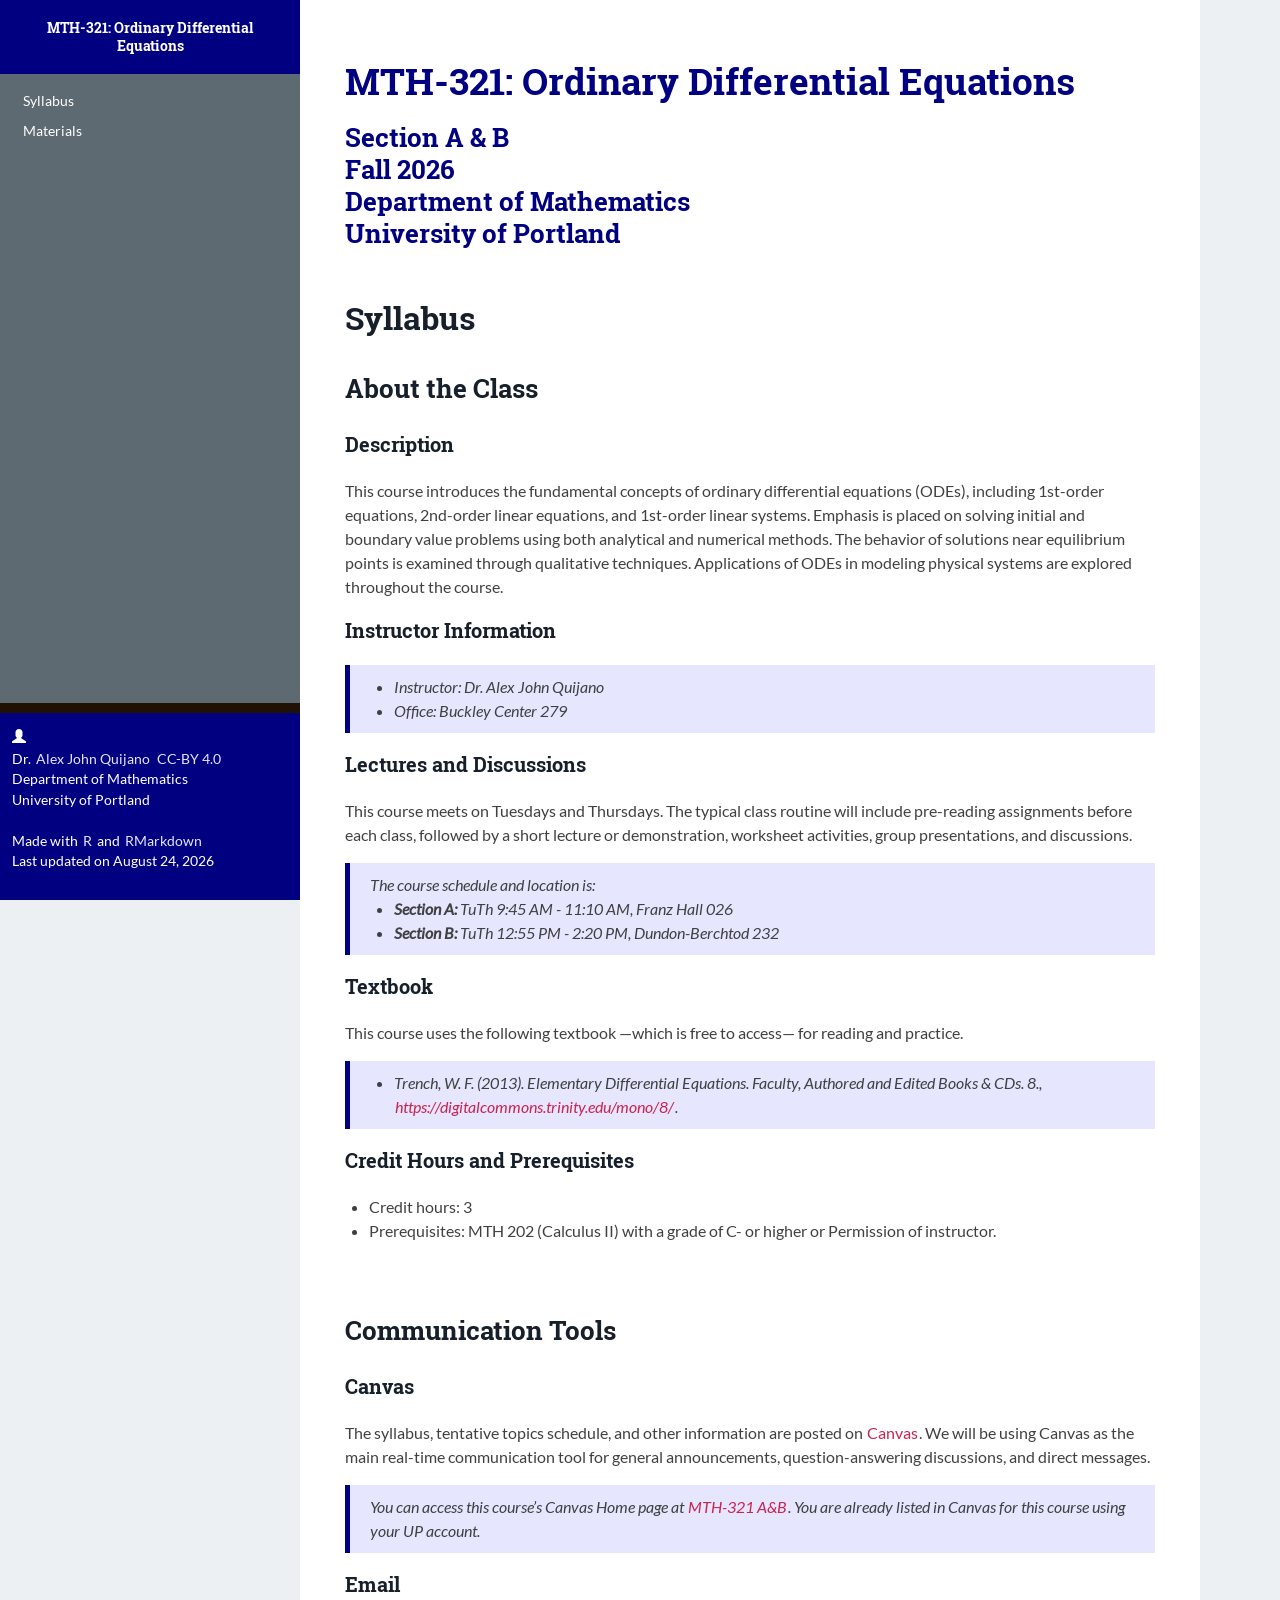
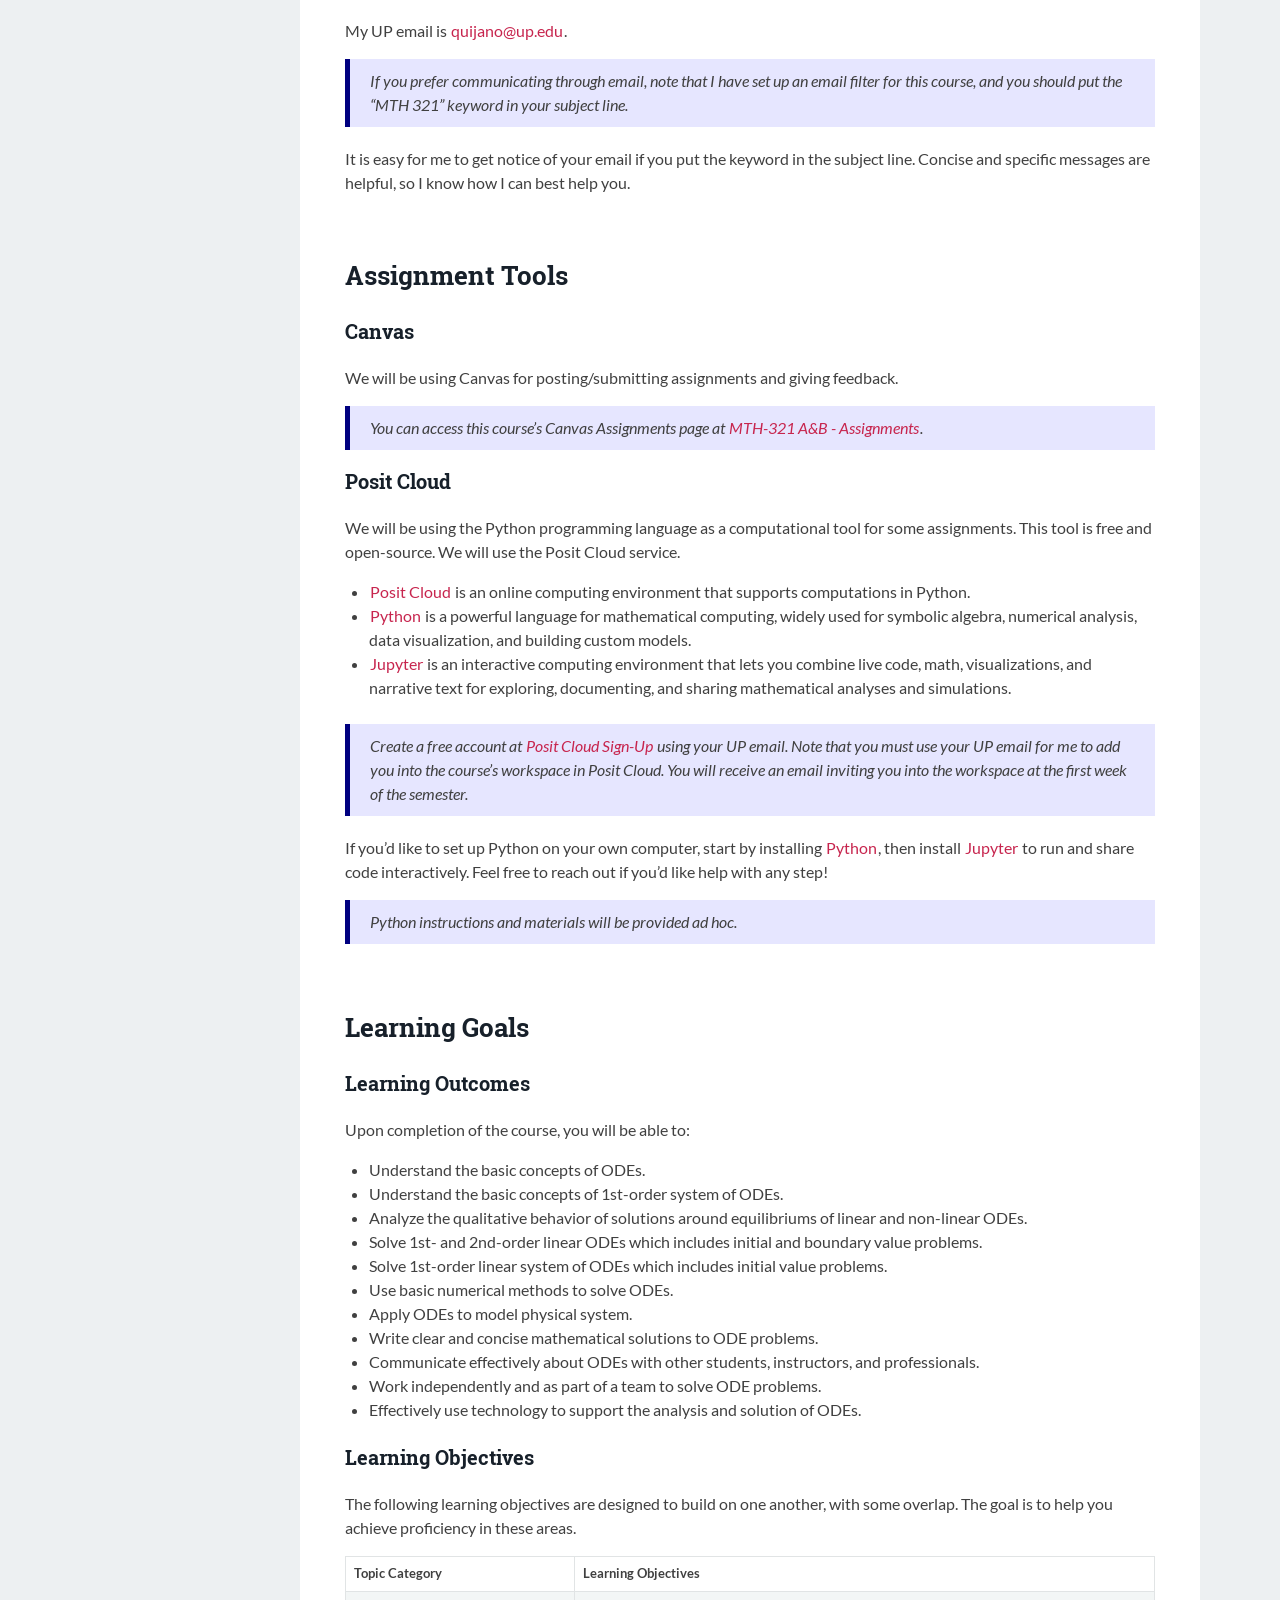
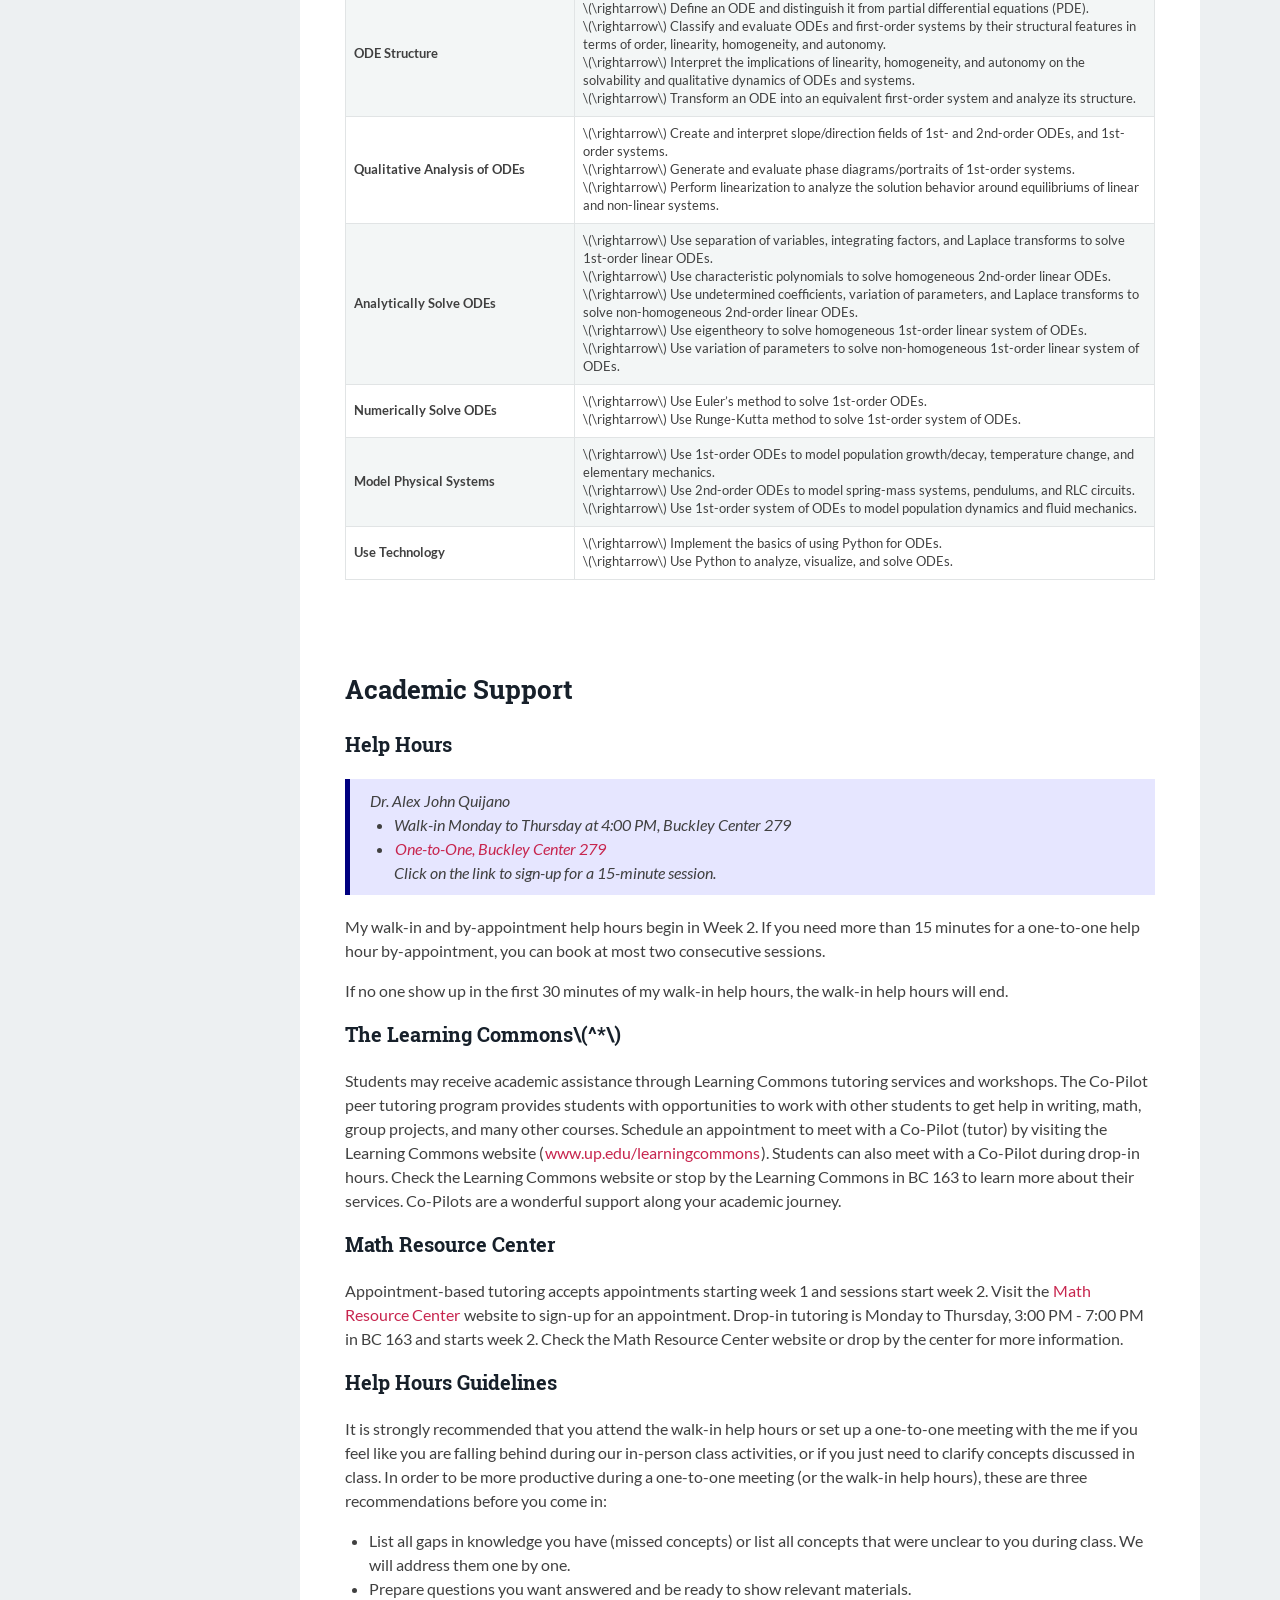
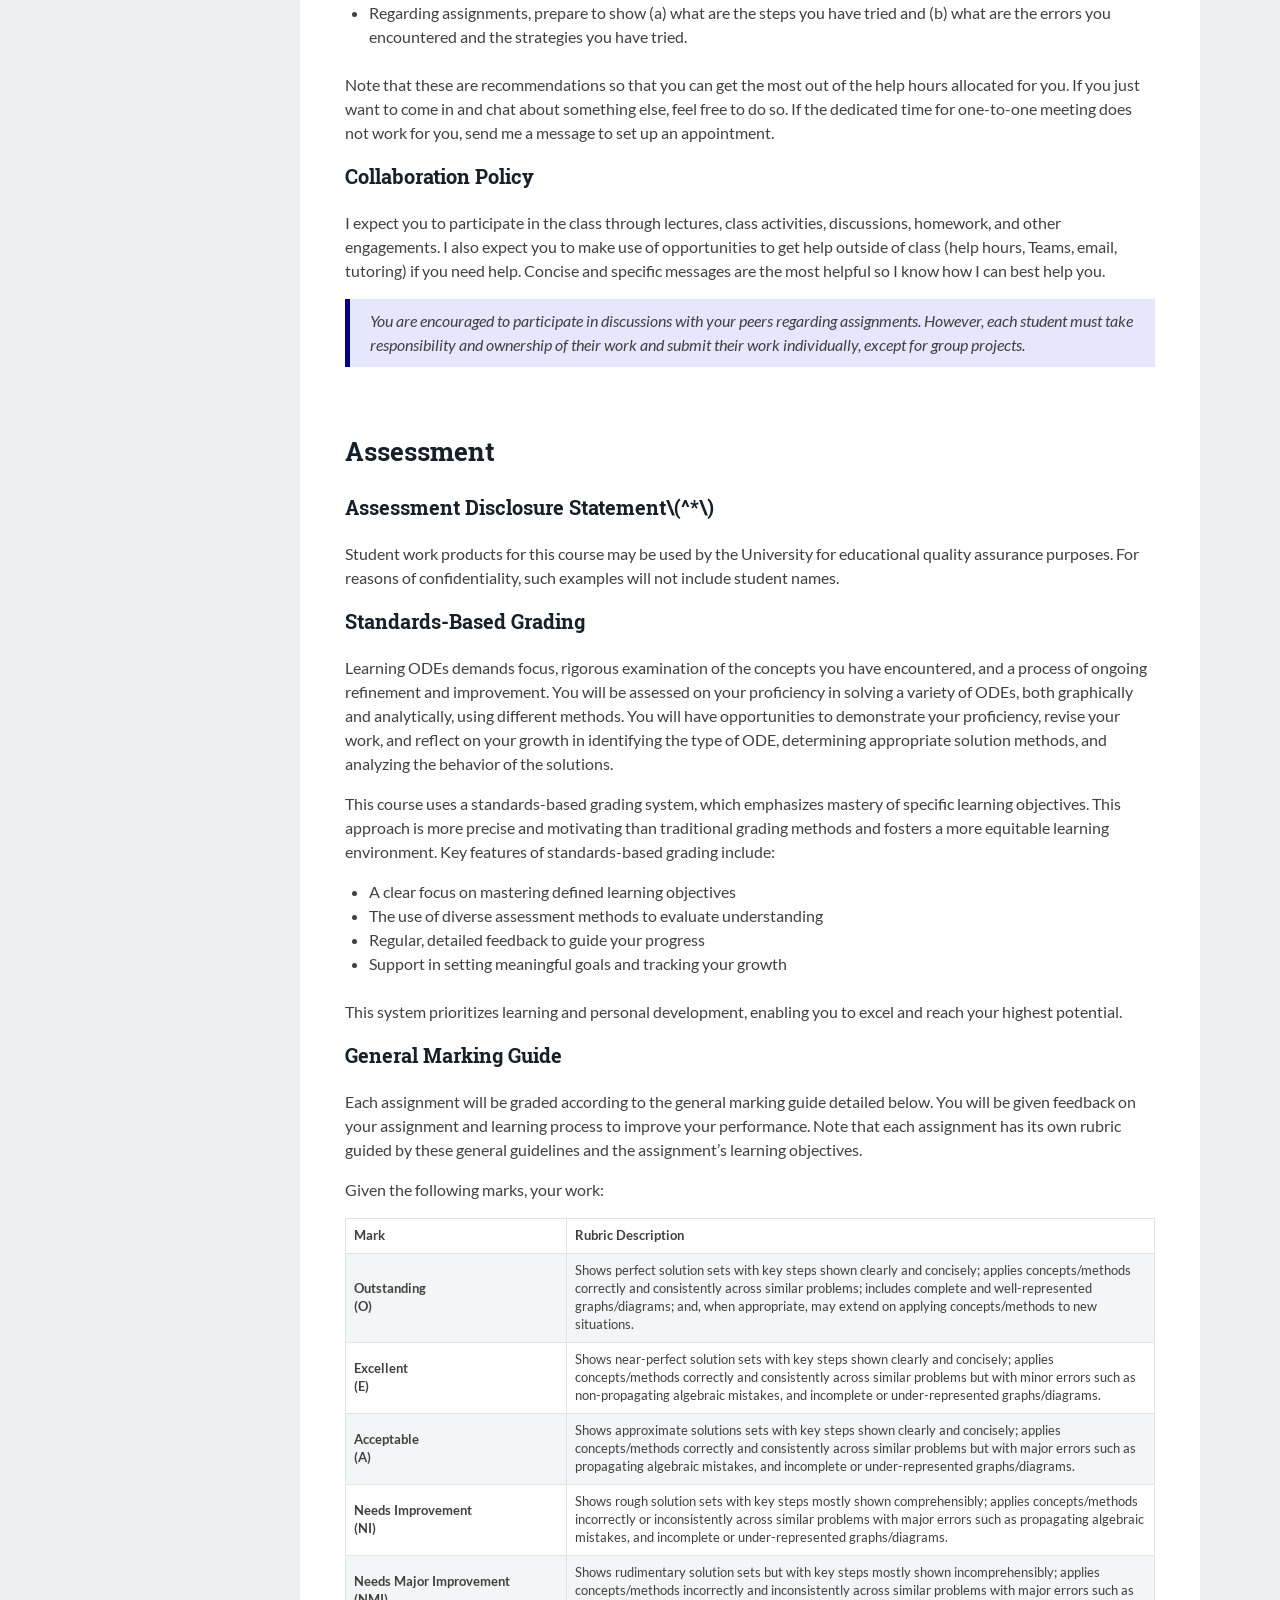
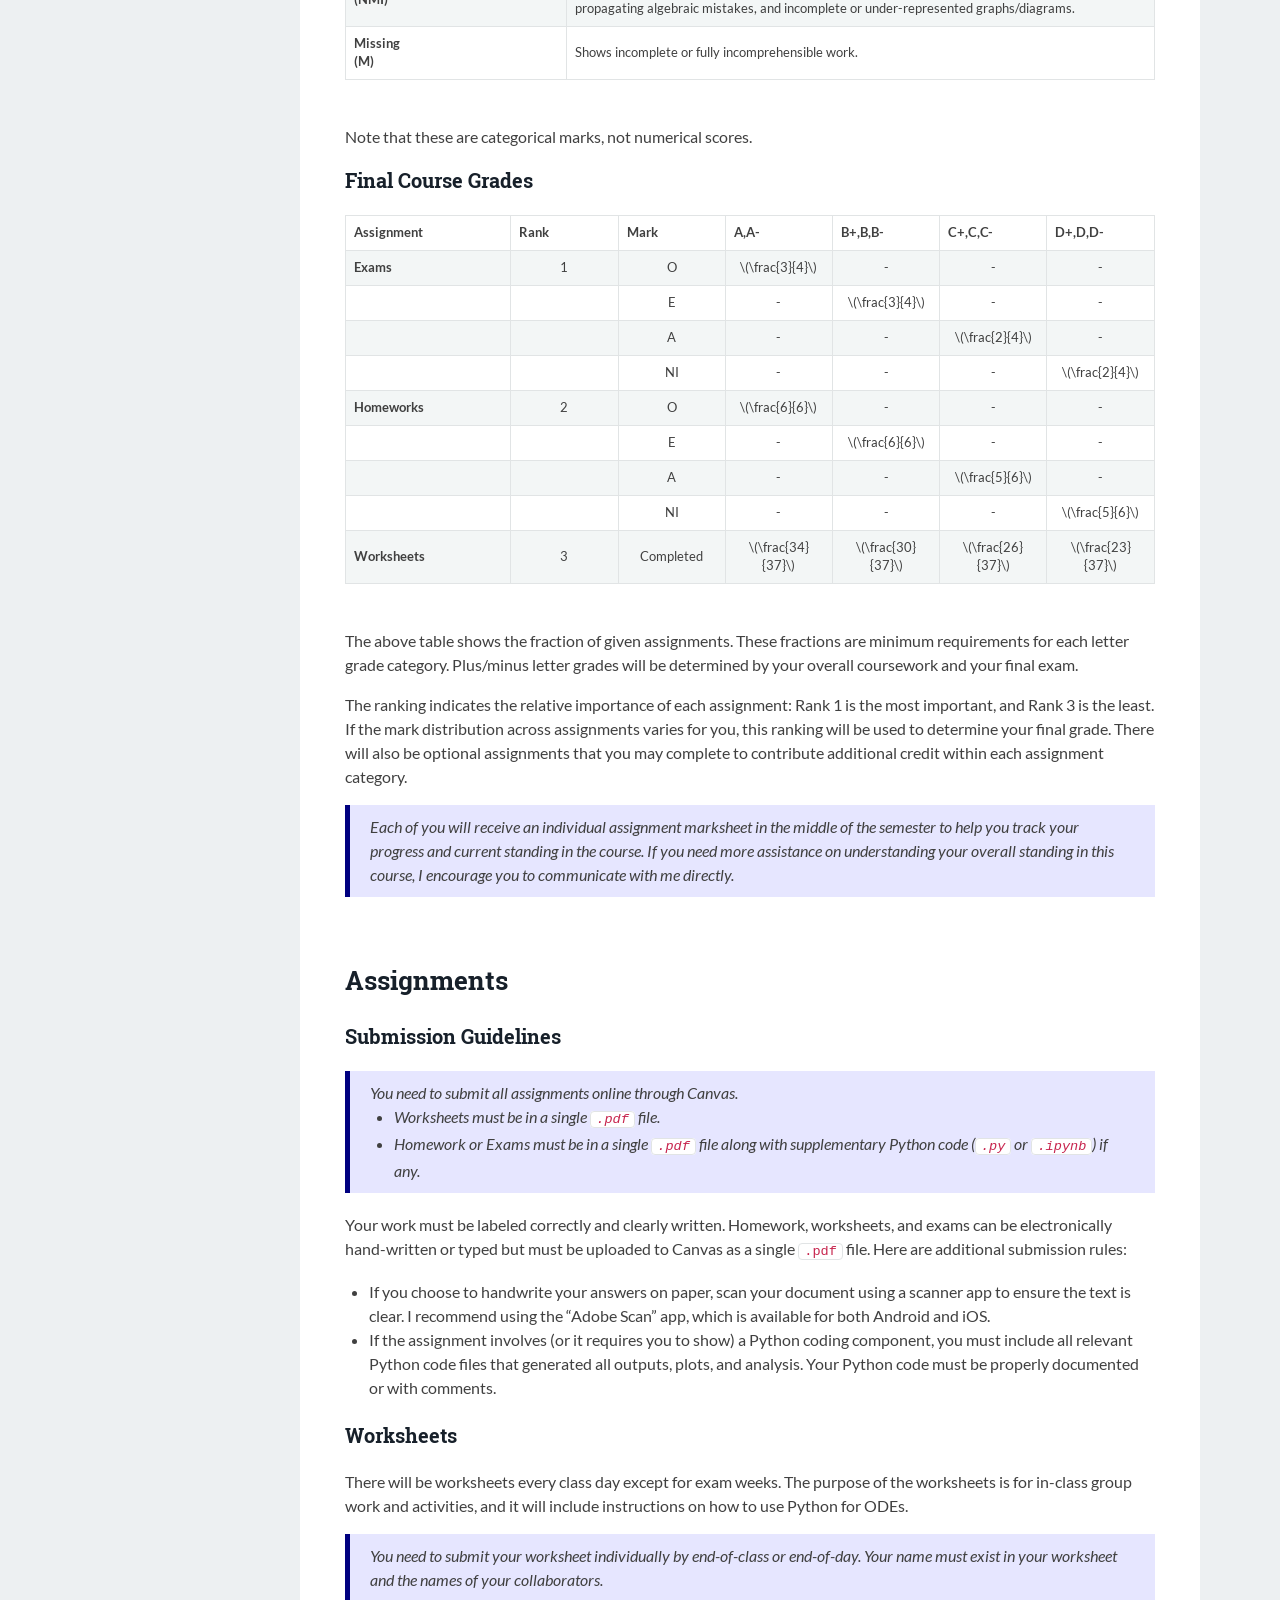
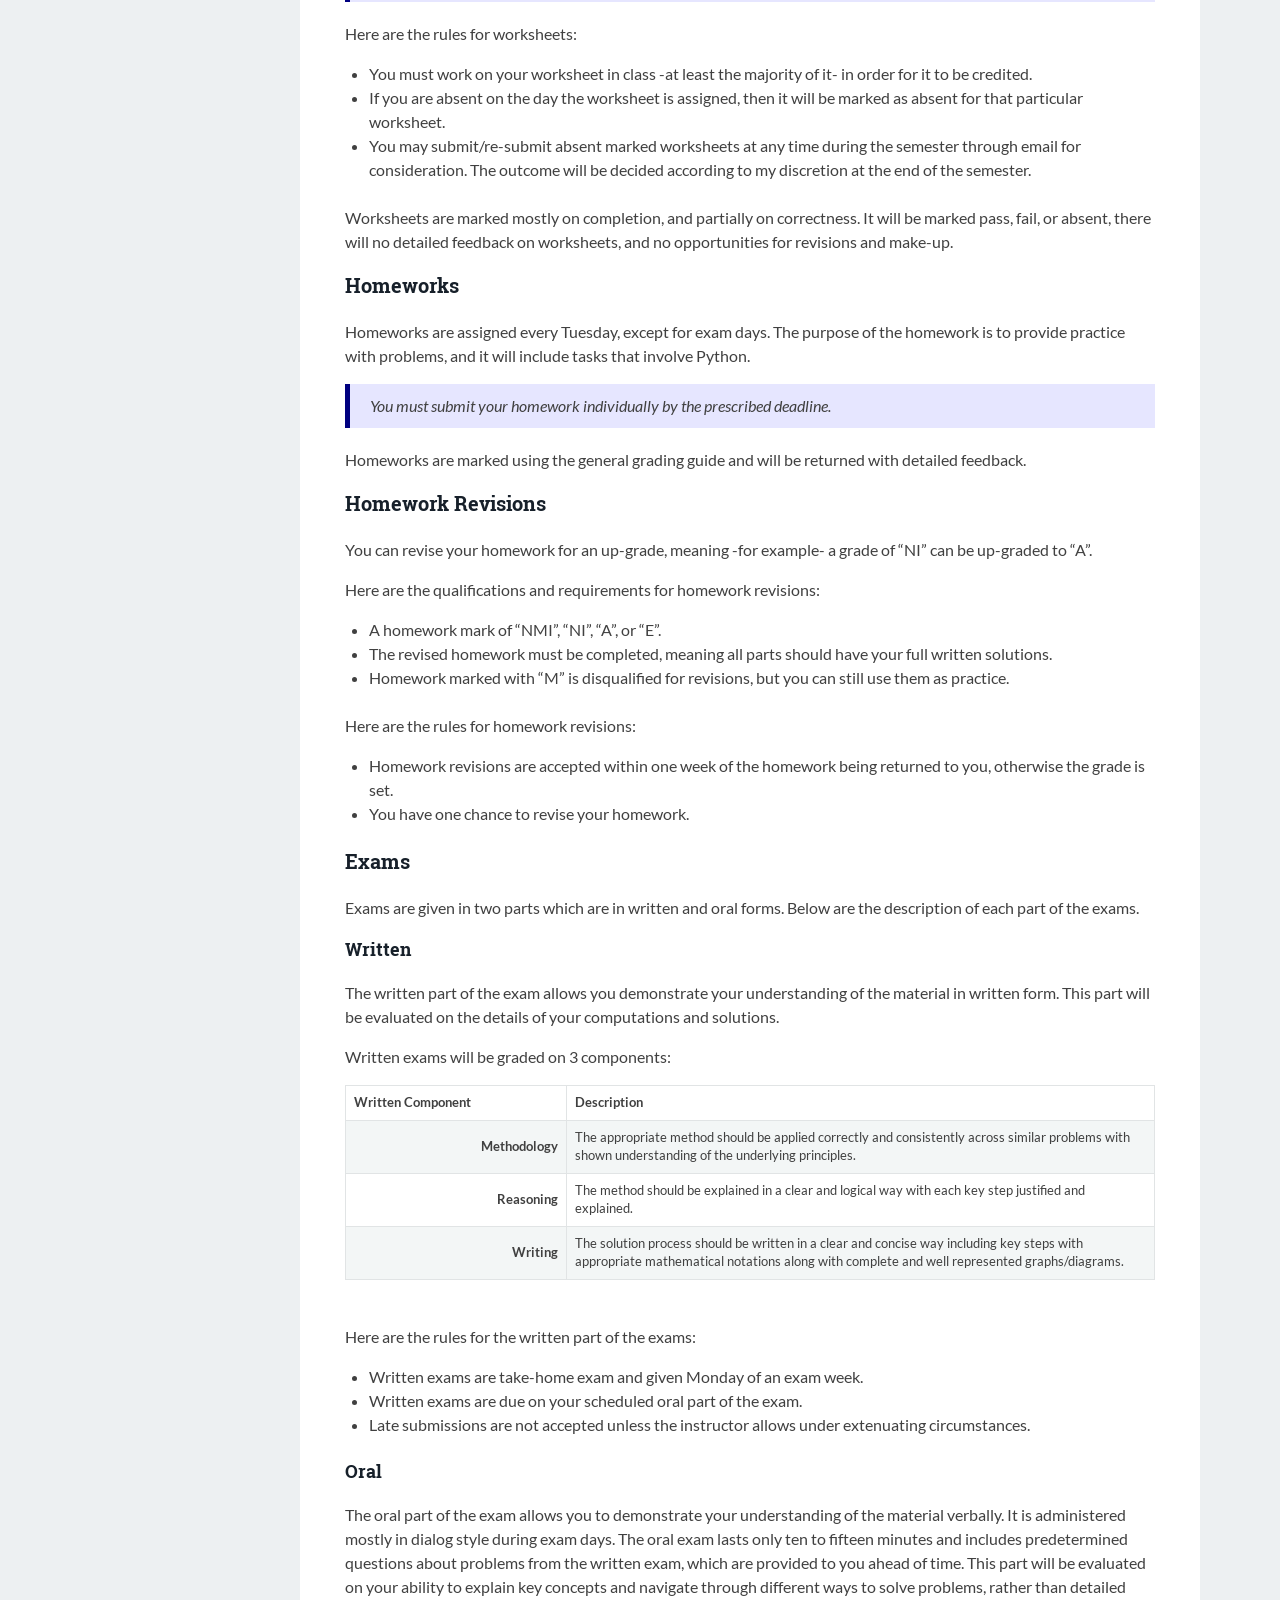
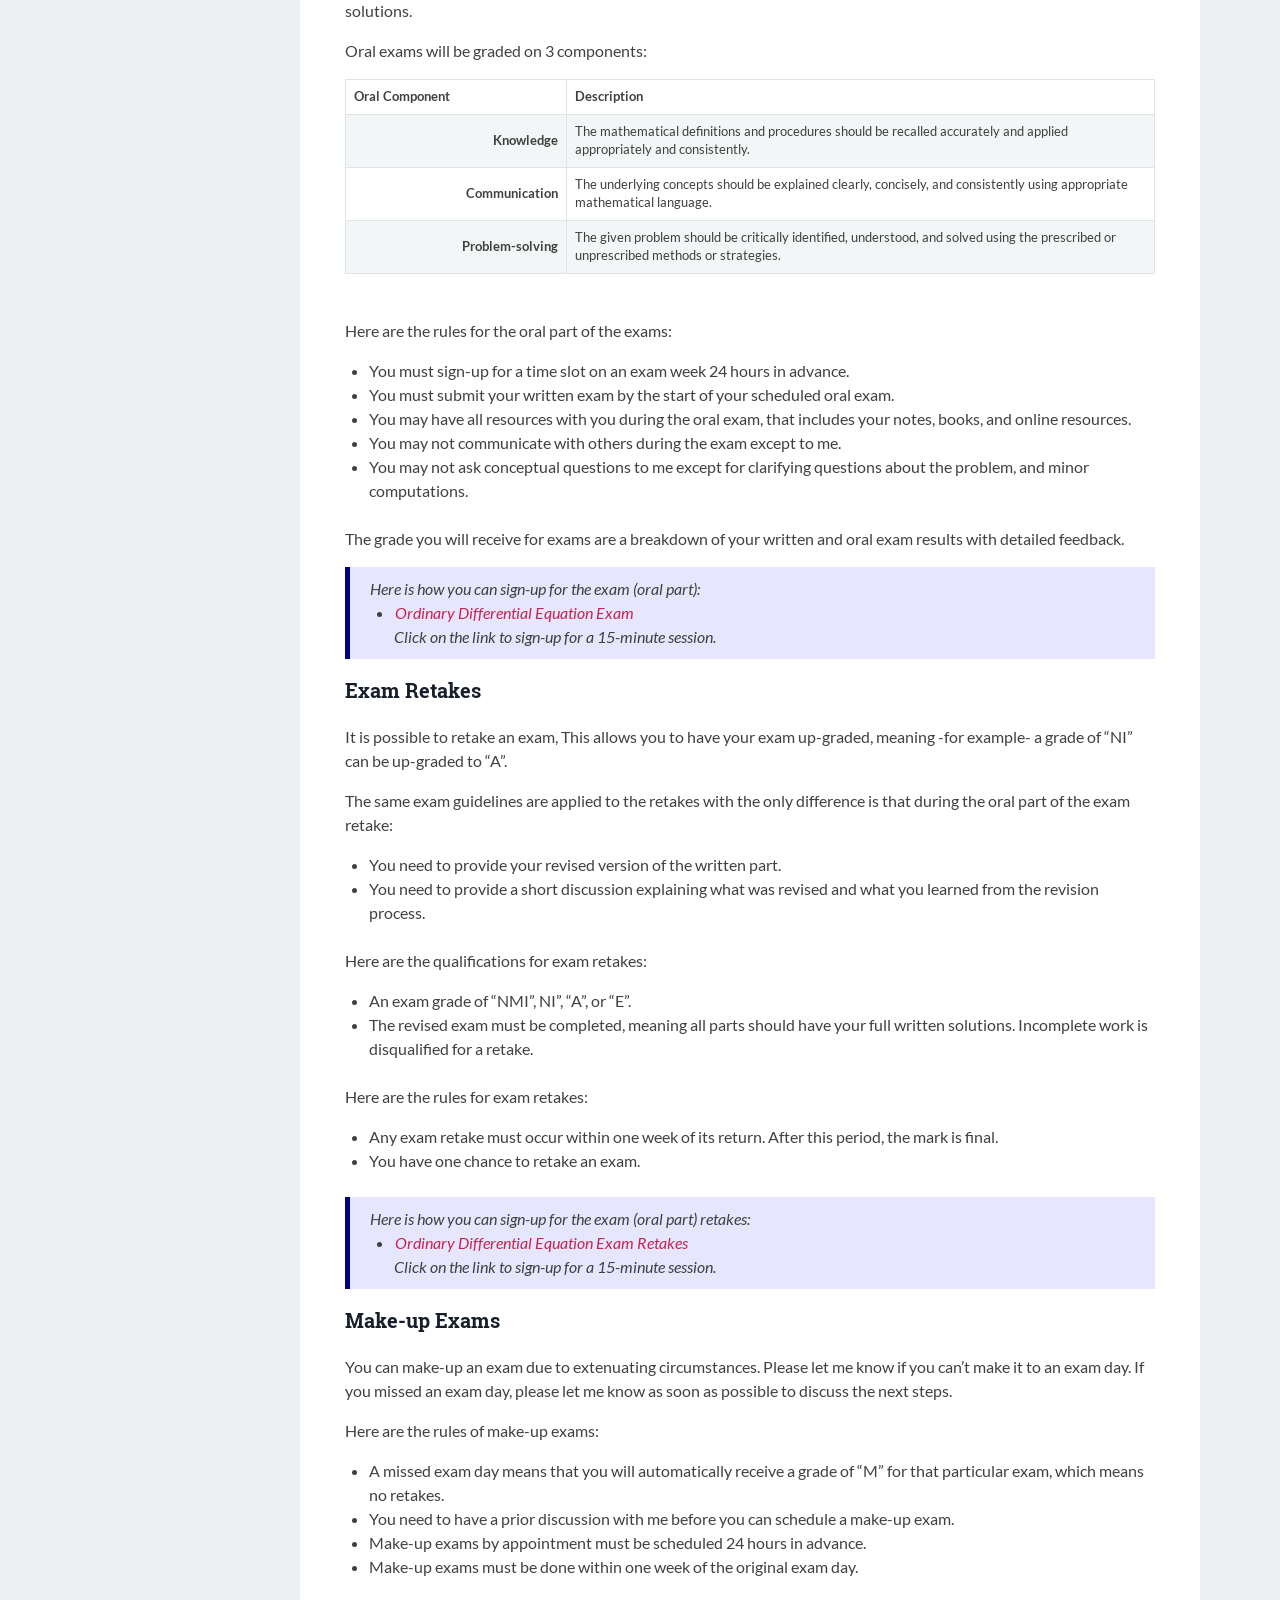
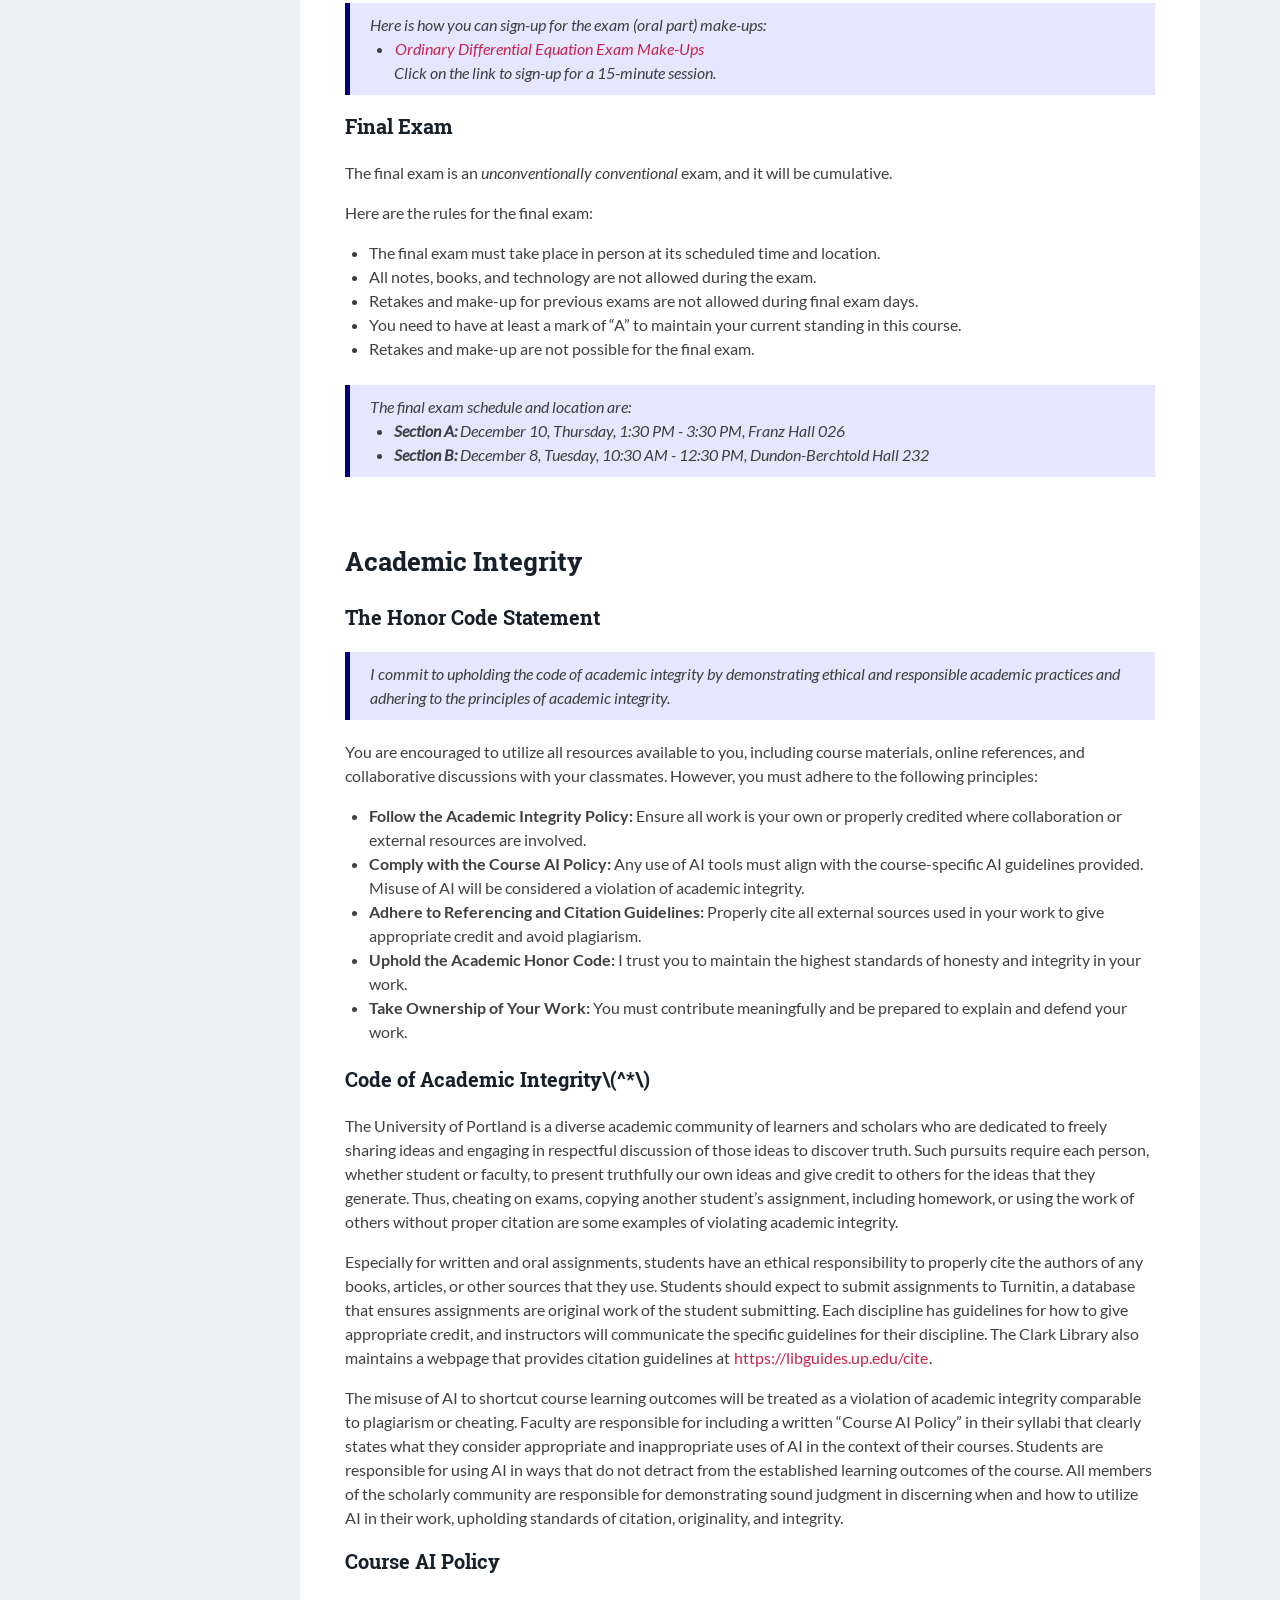
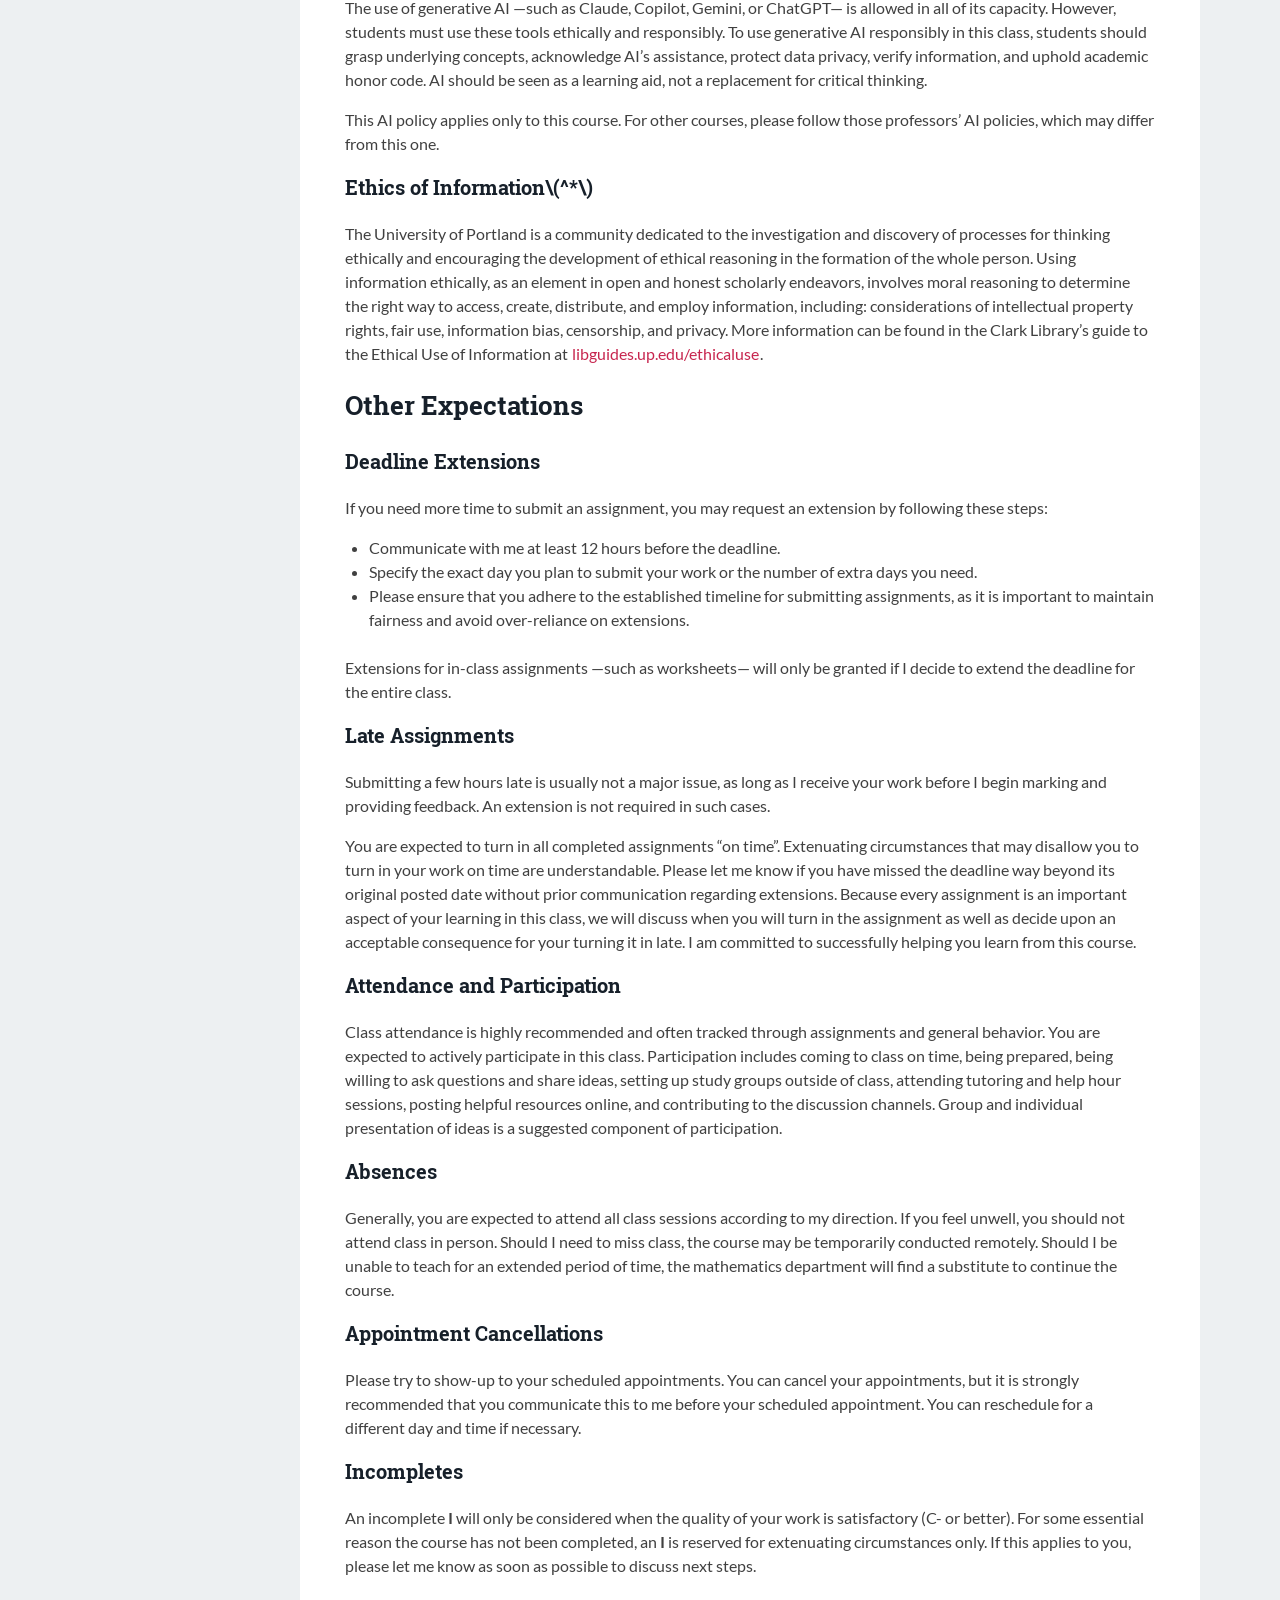
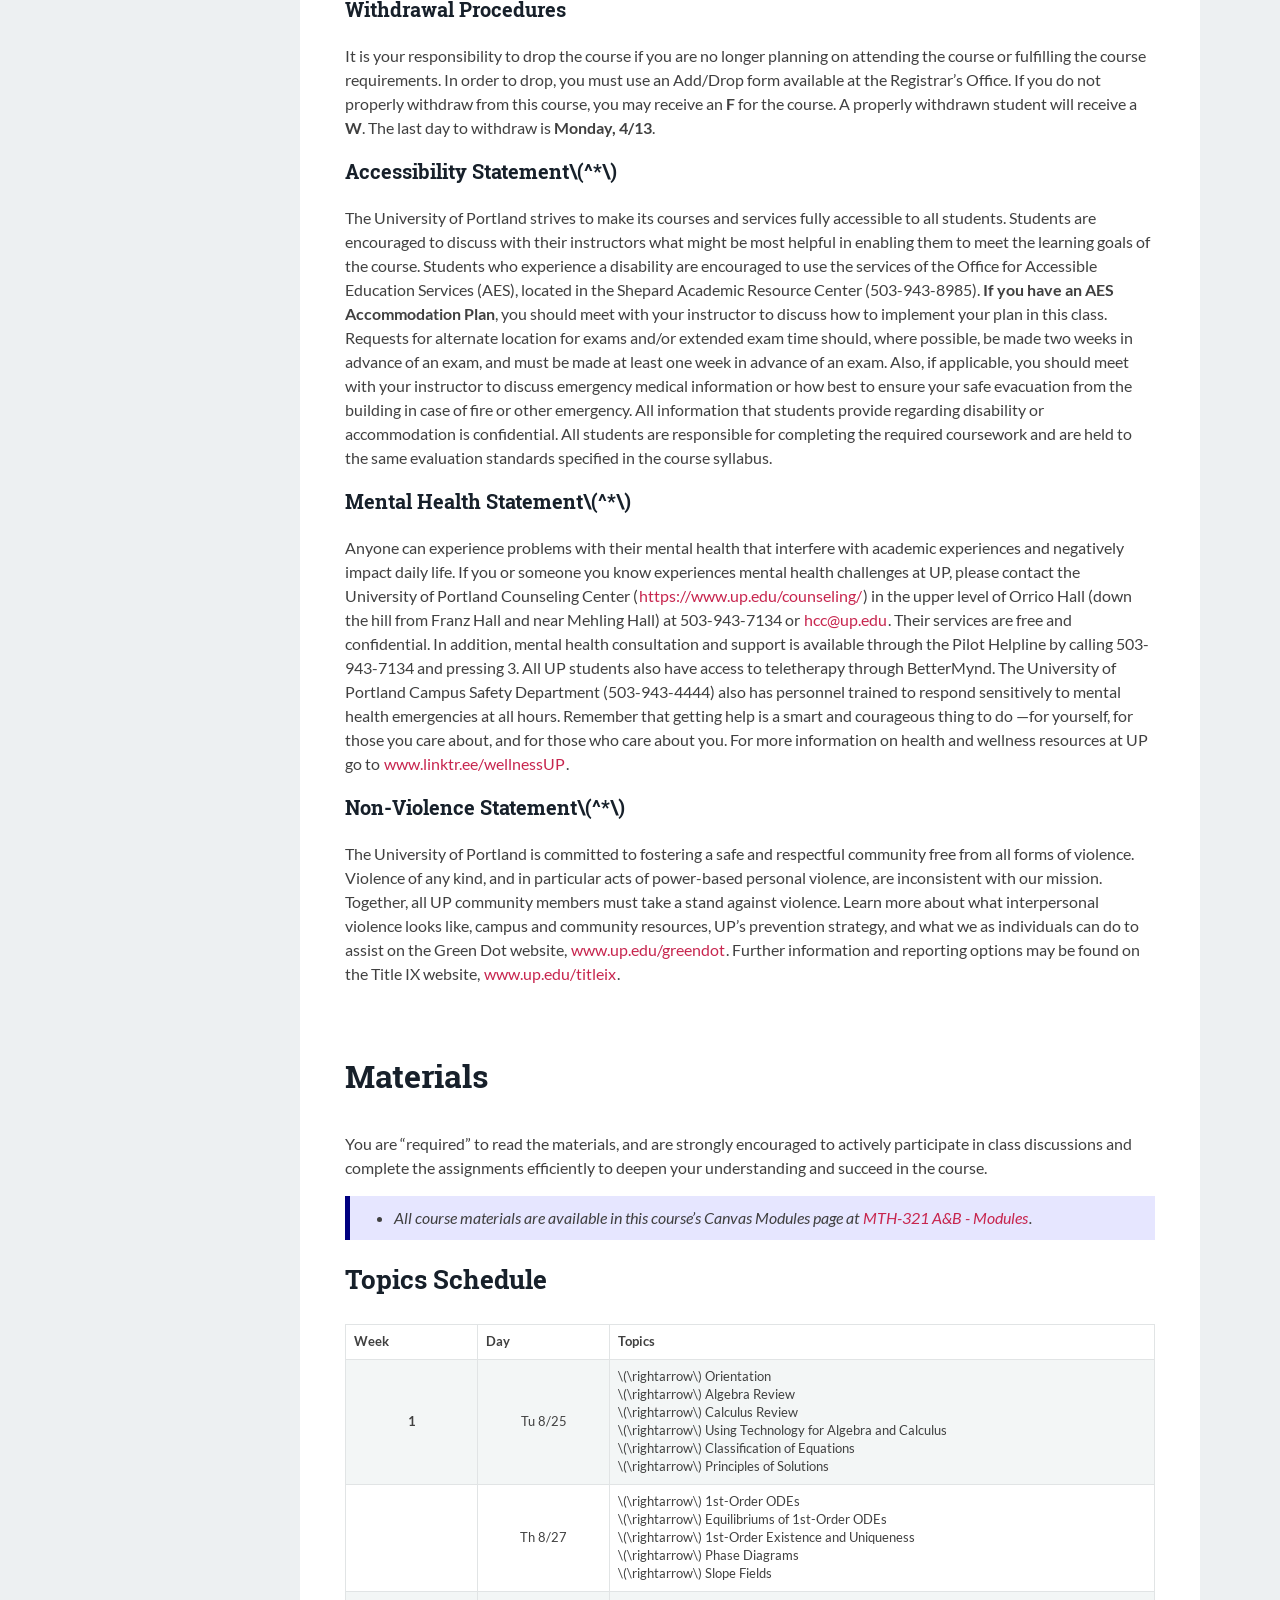
==== docs/index.html @ 0de1acb6 "updated syllabus" ====
<!DOCTYPE html>
<html xmlns="http://www.w3.org/1999/xhtml">
  <head>
    <meta charset="utf-8">
    <meta http-equiv="Content-Type" content="text/html; charset=utf-8" />
    <meta name="generator" content="pandoc" />

    
    
    <title>MTH-321: Ordinary Differential Equations</title>

        <script src="site_libs/header-attrs-2.31/header-attrs.js"></script>
        <script src="site_libs/jquery-3.6.0/jquery-3.6.0.min.js"></script>
        <meta name="viewport" content="width=device-width, initial-scale=1" />
        <link href="site_libs/bootstrap-3.3.7/css/bootstrap.min.css" rel="stylesheet" />
        <script src="site_libs/bootstrap-3.3.7/js/bootstrap.min.js"></script>
        <script src="site_libs/navigation-1.1/tabsets.js"></script>
        <link href="site_libs/readthedown-0.1/readthedown.css" rel="stylesheet" />
        <link href="site_libs/readthedown-0.1/readthedown_fonts_embed.css" rel="stylesheet" />
        <script src="site_libs/readthedown-0.1/readthedown.js"></script>
    
    
    
        <link rel="stylesheet" href="css/custom.css" type="text/css" />
    
    <!-- tabsets -->
    <script>
      $(document).ready(function () {
	  window.buildTabsets("toc");
      });
      $(document).ready(function () {
	  $('.tabset-dropdown > .nav-tabs > li').click(function () {
	      $(this).parent().toggleClass('nav-tabs-open')
	  });
      });
    </script>

    <!-- code folding -->
    
    <!-- code download -->
    
    <!-- tabsets dropdown -->

    <style type="text/css">
      .tabset-dropdown > .nav-tabs {
	  display: inline-table;
	  max-height: 500px;
	  min-height: 44px;
	  overflow-y: auto;
	  background: white;
	  border: 1px solid #ddd;
	  border-radius: 4px;
      }
      
      .tabset-dropdown > .nav-tabs > li.active:before {
	  content: "";
	  font-family: 'Glyphicons Halflings';
	  display: inline-block;
	  padding: 10px;
	  border-right: 1px solid #ddd;
      }
      
      .tabset-dropdown > .nav-tabs.nav-tabs-open > li.active:before {
	  content: "&#xe258;";
	  border: none;
      }
      
      .tabset-dropdown > .nav-tabs.nav-tabs-open:before {
	  content: "";
	  font-family: 'Glyphicons Halflings';
	  display: inline-block;
	  padding: 10px;
	  border-right: 1px solid #ddd;
      }
      
      .tabset-dropdown > .nav-tabs > li.active {
	  display: block;
      }

      .tabset-dropdown > .nav-tabs > li.active a {
  	  padding: 0 15px !important;
      }

      .tabset-dropdown > .nav-tabs > li > a,
      .tabset-dropdown > .nav-tabs > li > a:focus,
      .tabset-dropdown > .nav-tabs > li > a:hover {
	  border: none;
	  display: inline-block;
	  border-radius: 4px;
	  background-color: transparent;
      }
      
      .tabset-dropdown > .nav-tabs.nav-tabs-open > li {
	  display: block;
	  float: none;
      }
      
      .tabset-dropdown > .nav-tabs > li {
	  display: none;
	  margin-left: 0 !important;
      }
    </style>
    
</head>

<body class="preload">

   	
         <!-- readthedown start -->   
   <div id="content" data-toggle="wy-nav-shift">
     <nav id="nav-top" role="navigation" aria-label="top navigation">
       <a role="button" href="#" data-toggle="wy-nav-top"><span class="glyphicon glyphicon-menu-hamburger"></span></a>
     </nav>
         
   
        
      <h1 class="title">MTH-321: Ordinary Differential Equations</h1>
         <h1 class="subtitle"><div class="line-block">Section A &amp;
B<br />
Fall 2026<br />
Department of Mathematics<br />
University of Portland</div></h1>
   
         <!-- readthedown authors -->
   <div id="sidebar">
    <h2><a href="#content">MTH-321: Ordinary Differential
Equations</a></h2>
    <div id="toc">
      <ul>
      <li><a href="#syllabus" id="toc-syllabus">Syllabus</a>
      <ul>
      <li><a href="#about-the-class"
      id="toc-about-the-class"><strong>About the Class</strong></a></li>
      <li><a href="#communication-tools"
      id="toc-communication-tools"><strong>Communication
      Tools</strong></a></li>
      <li><a href="#assignment-tools"
      id="toc-assignment-tools"><strong>Assignment
      Tools</strong></a></li>
      <li><a href="#learning-goals"
      id="toc-learning-goals"><strong>Learning Goals</strong></a></li>
      <li><a href="#academic-support"
      id="toc-academic-support"><strong>Academic
      Support</strong></a></li>
      <li><a href="#assessment"
      id="toc-assessment"><strong>Assessment</strong></a></li>
      <li><a href="#assignments"
      id="toc-assignments"><strong>Assignments</strong></a></li>
      <li><a href="#academic-integrity"
      id="toc-academic-integrity"><strong>Academic
      Integrity</strong></a></li>
      <li><a href="#other-expectations"
      id="toc-other-expectations"><strong>Other
      Expectations</strong></a></li>
      </ul></li>
      <li><a href="#materials" id="toc-materials">Materials</a>
      <ul>
      <li><a href="#topics-schedule"
      id="toc-topics-schedule"><strong>Topics Schedule</strong></a></li>
      <li><a href="#class-readings" id="toc-class-readings">Class
      Readings</a></li>
      <li><a href="#books-online-resources-lists"
      id="toc-books-online-resources-lists">Books &amp; Online Resources
      Lists</a></li>
      </ul></li>
      </ul>
    </div>
    <div id="postamble" data-toggle="wy-nav-shift" class="status">
                  <p class="author"><span class="glyphicon glyphicon-user"></span> <div
class="line-block">Dr. <a href="https://www.alexjohnquijano.com"
target="_blank">Alex John Quijano</a> <a
href="https://creativecommons.org/licenses/by/4.0/"
target="_blank">CC-BY 4.0</a><br />
Department of Mathematics<br />
University of Portland<br />
<br />
Made with <a href="https://cran.r-project.org/" target="_blank">R</a>
and <a href="https://rmarkdown.rstudio.com/"
target="_blank">RMarkdown</a><br />
Last updated on August 24, 2026</div></p>
                      </div>
   </div>
     

   
      
   
<!-- Don't indent these lines or it will mess pre blocks indentation --> 
<div id="main">
<div id="syllabus" class="section level1">
<h1>Syllabus</h1>
<div id="about-the-class" class="section level2">
<h2><strong>About the Class</strong></h2>
<div id="description" class="section level3">
<h3>Description</h3>
<p>This course introduces the fundamental concepts of ordinary
differential equations (ODEs), including 1st-order equations, 2nd-order
linear equations, and 1st-order linear systems. Emphasis is placed on
solving initial and boundary value problems using both analytical and
numerical methods. The behavior of solutions near equilibrium points is
examined through qualitative techniques. Applications of ODEs in
modeling physical systems are explored throughout the course.</p>
</div>
<div id="instructor-information" class="section level3">
<h3>Instructor Information</h3>
<blockquote>
<ul>
<li>Instructor: Dr. Alex John Quijano</li>
<li>Office: Buckley Center 279</li>
</ul>
</blockquote>
</div>
<div id="lectures-and-discussions" class="section level3">
<h3>Lectures and Discussions</h3>
<p>This course meets on Tuesdays and Thursdays. The typical class
routine will include pre-reading assignments before each class, followed
by a short lecture or demonstration, worksheet activities, group
presentations, and discussions.</p>
<blockquote>
<p>The course schedule and location is:</p>
<ul>
<li><strong>Section A:</strong> TuTh 9:45 AM - 11:10 AM, Franz Hall
026</li>
<li><strong>Section B:</strong> TuTh 12:55 PM - 2:20 PM, Dundon-Berchtod
232</li>
</ul>
</blockquote>
</div>
<div id="textbook" class="section level3">
<h3>Textbook</h3>
<p>This course uses the following textbook —which is free to access— for
reading and practice.</p>
<blockquote>
<ul>
<li>Trench, W. F. (2013). <em>Elementary Differential Equations</em>.
Faculty, Authored and Edited Books &amp; CDs. 8., <a
href="https://digitalcommons.trinity.edu/mono/8/"
class="uri">https://digitalcommons.trinity.edu/mono/8/</a>.</li>
</ul>
</blockquote>
</div>
<div id="credit-hours-and-prerequisites" class="section level3">
<h3>Credit Hours and Prerequisites</h3>
<ul>
<li>Credit hours: 3</li>
<li>Prerequisites: MTH 202 (Calculus II) with a grade of C- or higher or
Permission of instructor.</li>
</ul>
<p><br></p>
</div>
</div>
<div id="communication-tools" class="section level2">
<h2><strong>Communication Tools</strong></h2>
<div id="canvas" class="section level3">
<h3>Canvas</h3>
<p>The syllabus, tentative topics schedule, and other information are
posted on <a href="https://portland.instructure.com/"
target="_blank">Canvas</a>. We will be using Canvas as the main
real-time communication tool for general announcements,
question-answering discussions, and direct messages.</p>
<blockquote>
<p>You can access this course’s Canvas Home page at <a
href="https://portland.instructure.com/courses/2789"
target="_blank">MTH-321 A&amp;B</a>. You are already listed in Canvas
for this course using your UP account.</p>
</blockquote>
</div>
<div id="email" class="section level3">
<h3>Email</h3>
<p>My UP email is <a href="mailto:quijano@up.edu"
class="email">quijano@up.edu</a>.</p>
<blockquote>
<p>If you prefer communicating through email, note that I have set up an
email filter for this course, and you should put the “MTH 321” keyword
in your subject line.</p>
</blockquote>
<p>It is easy for me to get notice of your email if you put the keyword
in the subject line. Concise and specific messages are helpful, so I
know how I can best help you.</p>
<p><br></p>
</div>
</div>
<div id="assignment-tools" class="section level2">
<h2><strong>Assignment Tools</strong></h2>
<div id="canvas-1" class="section level3">
<h3>Canvas</h3>
<p>We will be using Canvas for posting/submitting assignments and giving
feedback.</p>
<blockquote>
<p>You can access this course’s Canvas Assignments page at <a
href="https://portland.instructure.com/courses/2789/assignments"
target="_blank">MTH-321 A&amp;B - Assignments</a>.</p>
</blockquote>
</div>
<div id="posit-cloud" class="section level3">
<h3>Posit Cloud</h3>
<p>We will be using the Python programming language as a computational
tool for some assignments. This tool is free and open-source. We will
use the Posit Cloud service.</p>
<ul>
<li><p><a href="https://login.posit.cloud/login?redirect=%2F"
target="_blank">Posit Cloud</a> is an online computing environment that
supports computations in Python.</p></li>
<li><p><a href="https://www.python.org/" target="_blank">Python</a> is a
powerful language for mathematical computing, widely used for symbolic
algebra, numerical analysis, data visualization, and building custom
models.</p></li>
<li><p><a href="https://jupyter.org/" target="_blank">Jupyter</a> is an
interactive computing environment that lets you combine live code, math,
visualizations, and narrative text for exploring, documenting, and
sharing mathematical analyses and simulations.</p></li>
</ul>
<blockquote>
<p>Create a free account at <a
href="https://login.posit.cloud/register?redirect=%2F"
target="_blank">Posit Cloud Sign-Up</a> using your UP email. Note that
you must use your UP email for me to add you into the course’s workspace
in Posit Cloud. You will receive an email inviting you into the
workspace at the first week of the semester.</p>
</blockquote>
<p>If you’d like to set up Python on your own computer, start by
installing <a href="https://www.python.org/" target="_blank">Python</a>,
then install <a href="https://jupyter.org/" target="_blank">Jupyter</a>
to run and share code interactively. Feel free to reach out if you’d
like help with any step!</p>
<blockquote>
<p>Python instructions and materials will be provided ad hoc.</p>
</blockquote>
<p><br></p>
</div>
</div>
<div id="learning-goals" class="section level2">
<h2><strong>Learning Goals</strong></h2>
<div id="learning-outcomes" class="section level3">
<h3>Learning Outcomes</h3>
<p>Upon completion of the course, you will be able to:</p>
<ul>
<li>Understand the basic concepts of ODEs.</li>
<li>Understand the basic concepts of 1st-order system of ODEs.</li>
<li>Analyze the qualitative behavior of solutions around equilibriums of
linear and non-linear ODEs.</li>
<li>Solve 1st- and 2nd-order linear ODEs which includes initial and
boundary value problems.</li>
<li>Solve 1st-order linear system of ODEs which includes initial value
problems.</li>
<li>Use basic numerical methods to solve ODEs.</li>
<li>Apply ODEs to model physical system.</li>
<li>Write clear and concise mathematical solutions to ODE problems.</li>
<li>Communicate effectively about ODEs with other students, instructors,
and professionals.</li>
<li>Work independently and as part of a team to solve ODE problems.</li>
<li>Effectively use technology to support the analysis and solution of
ODEs.</li>
</ul>
</div>
<div id="learning-objectives" class="section level3">
<h3>Learning Objectives</h3>
<p>The following learning objectives are designed to build on one
another, with some overlap. The goal is to help you achieve proficiency
in these areas.</p>
<table>
<colgroup>
<col width="28%" />
<col width="71%" />
</colgroup>
<thead>
<tr class="header">
<th align="left"><strong>Topic Category</strong></th>
<th align="left"><strong>Learning Objectives</strong></th>
</tr>
</thead>
<tbody>
<tr class="odd">
<td align="left"><strong>ODE Structure</strong></td>
<td align="left"><span class="math inline">\(\rightarrow\)</span> Define
an ODE and distinguish it from partial differential equations
(PDE).<br><span class="math inline">\(\rightarrow\)</span> Classify and
evaluate ODEs and first-order systems by their structural features in
terms of order, linearity, homogeneity, and autonomy.<br><span
class="math inline">\(\rightarrow\)</span> Interpret the implications of
linearity, homogeneity, and autonomy on the solvability and qualitative
dynamics of ODEs and systems.<br><span
class="math inline">\(\rightarrow\)</span> Transform an ODE into an
equivalent first-order system and analyze its structure.</td>
</tr>
<tr class="even">
<td align="left"><strong>Qualitative Analysis of ODEs</strong></td>
<td align="left"><span class="math inline">\(\rightarrow\)</span> Create
and interpret slope/direction fields of 1st- and 2nd-order ODEs, and
1st-order systems.<br><span class="math inline">\(\rightarrow\)</span>
Generate and evaluate phase diagrams/portraits of 1st-order
systems.<br><span class="math inline">\(\rightarrow\)</span> Perform
linearization to analyze the solution behavior around equilibriums of
linear and non-linear systems.</td>
</tr>
<tr class="odd">
<td align="left"><strong>Analytically Solve ODEs</strong></td>
<td align="left"><span class="math inline">\(\rightarrow\)</span> Use
separation of variables, integrating factors, and Laplace transforms to
solve 1st-order linear ODEs.<br><span
class="math inline">\(\rightarrow\)</span> Use characteristic
polynomials to solve homogeneous 2nd-order linear ODEs.<br><span
class="math inline">\(\rightarrow\)</span> Use undetermined
coefficients, variation of parameters, and Laplace transforms to solve
non-homogeneous 2nd-order linear ODEs.<br><span
class="math inline">\(\rightarrow\)</span> Use eigentheory to solve
homogeneous 1st-order linear system of ODEs.<br><span
class="math inline">\(\rightarrow\)</span> Use variation of parameters
to solve non-homogeneous 1st-order linear system of ODEs.</td>
</tr>
<tr class="even">
<td align="left"><strong>Numerically Solve ODEs</strong></td>
<td align="left"><span class="math inline">\(\rightarrow\)</span> Use
Euler’s method to solve 1st-order ODEs.<br><span
class="math inline">\(\rightarrow\)</span> Use Runge-Kutta method to
solve 1st-order system of ODEs.</td>
</tr>
<tr class="odd">
<td align="left"><strong>Model Physical Systems</strong></td>
<td align="left"><span class="math inline">\(\rightarrow\)</span> Use
1st-order ODEs to model population growth/decay, temperature change, and
elementary mechanics.<br><span
class="math inline">\(\rightarrow\)</span> Use 2nd-order ODEs to model
spring-mass systems, pendulums, and RLC circuits.<br><span
class="math inline">\(\rightarrow\)</span> Use 1st-order system of ODEs
to model population dynamics and fluid mechanics.</td>
</tr>
<tr class="even">
<td align="left"><strong>Use Technology</strong></td>
<td align="left"><span class="math inline">\(\rightarrow\)</span>
Implement the basics of using Python for ODEs.<br><span
class="math inline">\(\rightarrow\)</span> Use Python to analyze,
visualize, and solve ODEs.</td>
</tr>
</tbody>
</table>
<p><br></p>
</div>
</div>
<div id="academic-support" class="section level2">
<h2><strong>Academic Support</strong></h2>
<div id="help-hours" class="section level3">
<h3>Help Hours</h3>
<blockquote>
<p>Dr. Alex John Quijano</p>
<ul>
<li>Walk-in Monday to Thursday at 4:00 PM, Buckley Center 279</li>
<li><a
href="https://outlook.office.com/bookwithme/user/563068e7b8f84361b7e7eaf55bc932d8@up.edu/meetingtype/KXqoHwKuE0qdlfS1AiumEg2?anonymous&amp;ismsaljsauthenabled&amp;ep=mLinkFromTile"
target="_blank">One-to-One, Buckley Center 279</a> <br><em>Click on the
link to sign-up for a 15-minute session.</em></li>
</ul>
</blockquote>
<p>My walk-in and by-appointment help hours begin in Week 2. If you need
more than 15 minutes for a one-to-one help hour by-appointment, you can
book at most two consecutive sessions.</p>
<p>If no one show up in the first 30 minutes of my walk-in help hours,
the walk-in help hours will end.</p>
</div>
<div id="the-learning-commons" class="section level3">
<h3>The Learning Commons<span class="math inline">\(^*\)</span></h3>
<p>Students may receive academic assistance through Learning Commons
tutoring services and workshops. The Co-Pilot peer tutoring program
provides students with opportunities to work with other students to get
help in writing, math, group projects, and many other courses. Schedule
an appointment to meet with a Co-Pilot (tutor) by visiting the Learning
Commons website (<a href="www.up.edu/learningcommons"
target="_blank">www.up.edu/learningcommons</a>). Students can also meet
with a Co-Pilot during drop-in hours. Check the Learning Commons website
or stop by the Learning Commons in BC 163 to learn more about their
services. Co-Pilots are a wonderful support along your academic
journey.</p>
</div>
<div id="math-resource-center" class="section level3">
<h3>Math Resource Center</h3>
<p>Appointment-based tutoring accepts appointments starting week 1 and
sessions start week 2. Visit the <a
href="https://www.up.edu/learningcommons/tutoring-services/math-resource-center/index.html"
target="_blank">Math Resource Center</a> website to sign-up for an
appointment. Drop-in tutoring is Monday to Thursday, 3:00 PM - 7:00 PM
in BC 163 and starts week 2. Check the Math Resource Center website or
drop by the center for more information.</p>
</div>
<div id="help-hours-guidelines" class="section level3">
<h3>Help Hours Guidelines</h3>
<p>It is strongly recommended that you attend the walk-in help hours or
set up a one-to-one meeting with the me if you feel like you are falling
behind during our in-person class activities, or if you just need to
clarify concepts discussed in class. In order to be more productive
during a one-to-one meeting (or the walk-in help hours), these are three
recommendations before you come in:</p>
<ul>
<li>List all gaps in knowledge you have (missed concepts) or list all
concepts that were unclear to you during class. We will address them one
by one.</li>
<li>Prepare questions you want answered and be ready to show relevant
materials.</li>
<li>Regarding assignments, prepare to show (a) what are the steps you
have tried and (b) what are the errors you encountered and the
strategies you have tried.</li>
</ul>
<p>Note that these are recommendations so that you can get the most out
of the help hours allocated for you. If you just want to come in and
chat about something else, feel free to do so. If the dedicated time for
one-to-one meeting does not work for you, send me a message to set up an
appointment.</p>
</div>
<div id="collaboration-policy" class="section level3">
<h3>Collaboration Policy</h3>
<p>I expect you to participate in the class through lectures, class
activities, discussions, homework, and other engagements. I also expect
you to make use of opportunities to get help outside of class (help
hours, Teams, email, tutoring) if you need help. Concise and specific
messages are the most helpful so I know how I can best help you.</p>
<blockquote>
<p>You are encouraged to participate in discussions with your peers
regarding assignments. However, each student must take responsibility
and ownership of their work and submit their work individually, except
for group projects.</p>
</blockquote>
<p><br></p>
</div>
</div>
<div id="assessment" class="section level2">
<h2><strong>Assessment</strong></h2>
<div id="assessment-disclosure-statement" class="section level3">
<h3>Assessment Disclosure Statement<span
class="math inline">\(^*\)</span></h3>
<p>Student work products for this course may be used by the University
for educational quality assurance purposes. For reasons of
confidentiality, such examples will not include student names.</p>
</div>
<div id="standards-based-grading" class="section level3">
<h3>Standards-Based Grading</h3>
<p>Learning ODEs demands focus, rigorous examination of the concepts you
have encountered, and a process of ongoing refinement and improvement.
You will be assessed on your proficiency in solving a variety of ODEs,
both graphically and analytically, using different methods. You will
have opportunities to demonstrate your proficiency, revise your work,
and reflect on your growth in identifying the type of ODE, determining
appropriate solution methods, and analyzing the behavior of the
solutions.</p>
<p>This course uses a standards-based grading system, which emphasizes
mastery of specific learning objectives. This approach is more precise
and motivating than traditional grading methods and fosters a more
equitable learning environment. Key features of standards-based grading
include:</p>
<ul>
<li>A clear focus on mastering defined learning objectives</li>
<li>The use of diverse assessment methods to evaluate understanding</li>
<li>Regular, detailed feedback to guide your progress</li>
<li>Support in setting meaningful goals and tracking your growth</li>
</ul>
<p>This system prioritizes learning and personal development, enabling
you to excel and reach your highest potential.</p>
</div>
<div id="general-marking-guide" class="section level3">
<h3>General Marking Guide</h3>
<p>Each assignment will be graded according to the general marking guide
detailed below. You will be given feedback on your assignment and
learning process to improve your performance. Note that each assignment
has its own rubric guided by these general guidelines and the
assignment’s learning objectives.</p>
<p>Given the following marks, your work:</p>
<table>
<colgroup>
<col width="27%" />
<col width="72%" />
</colgroup>
<thead>
<tr class="header">
<th align="left"><strong>Mark</strong></th>
<th align="left"><strong>Rubric Description</strong></th>
</tr>
</thead>
<tbody>
<tr class="odd">
<td align="left"><strong>Outstanding <br>(O)</strong></td>
<td align="left">Shows perfect solution sets with key steps shown
clearly and concisely; applies concepts/methods correctly and
consistently across similar problems; includes complete and
well-represented graphs/diagrams; and, when appropriate, may extend on
applying concepts/methods to new situations.</td>
</tr>
<tr class="even">
<td align="left"><strong>Excellent <br>(E)</strong></td>
<td align="left">Shows near-perfect solution sets with key steps shown
clearly and concisely; applies concepts/methods correctly and
consistently across similar problems but with minor errors such as
non-propagating algebraic mistakes, and incomplete or under-represented
graphs/diagrams.</td>
</tr>
<tr class="odd">
<td align="left"><strong>Acceptable <br>(A)</strong></td>
<td align="left">Shows approximate solutions sets with key steps shown
clearly and concisely; applies concepts/methods correctly and
consistently across similar problems but with major errors such as
propagating algebraic mistakes, and incomplete or under-represented
graphs/diagrams.</td>
</tr>
<tr class="even">
<td align="left"><strong>Needs Improvement <br>(NI)</strong></td>
<td align="left">Shows rough solution sets with key steps mostly shown
comprehensibly; applies concepts/methods incorrectly or inconsistently
across similar problems with major errors such as propagating algebraic
mistakes, and incomplete or under-represented graphs/diagrams.</td>
</tr>
<tr class="odd">
<td align="left"><strong>Needs Major Improvement <br>(NMI)</strong></td>
<td align="left">Shows rudimentary solution sets but with key steps
mostly shown incomprehensibly; applies concepts/methods incorrectly and
inconsistently across similar problems with major errors such as
propagating algebraic mistakes, and incomplete or under-represented
graphs/diagrams.</td>
</tr>
<tr class="even">
<td align="left"><strong>Missing <br>(M)</strong></td>
<td align="left">Shows incomplete or fully incomprehensible work.</td>
</tr>
</tbody>
</table>
<p>Note that these are categorical marks, not numerical scores.</p>
</div>
<div id="final-course-grades" class="section level3">
<h3>Final Course Grades</h3>
<table style="width:100%;">
<colgroup>
<col width="20%" />
<col width="13%" />
<col width="13%" />
<col width="13%" />
<col width="13%" />
<col width="13%" />
<col width="13%" />
</colgroup>
<thead>
<tr class="header">
<th align="left"><strong>Assignment</strong></th>
<th align="center"><strong>Rank</strong></th>
<th align="center"><strong>Mark</strong></th>
<th align="center"><strong>A,A-</strong></th>
<th align="center"><strong>B+,B,B-</strong></th>
<th align="center"><strong>C+,C,C-</strong></th>
<th align="center"><strong>D+,D,D-</strong></th>
</tr>
</thead>
<tbody>
<tr class="odd">
<td align="left"><strong>Exams</strong></td>
<td align="center">1</td>
<td align="center">O</td>
<td align="center"><span class="math inline">\(\frac{3}{4}\)</span></td>
<td align="center">-</td>
<td align="center">-</td>
<td align="center">-</td>
</tr>
<tr class="even">
<td align="left"></td>
<td align="center"></td>
<td align="center">E</td>
<td align="center">-</td>
<td align="center"><span class="math inline">\(\frac{3}{4}\)</span></td>
<td align="center">-</td>
<td align="center">-</td>
</tr>
<tr class="odd">
<td align="left"></td>
<td align="center"></td>
<td align="center">A</td>
<td align="center">-</td>
<td align="center">-</td>
<td align="center"><span class="math inline">\(\frac{2}{4}\)</span></td>
<td align="center">-</td>
</tr>
<tr class="even">
<td align="left"></td>
<td align="center"></td>
<td align="center">NI</td>
<td align="center">-</td>
<td align="center">-</td>
<td align="center">-</td>
<td align="center"><span class="math inline">\(\frac{2}{4}\)</span></td>
</tr>
<tr class="odd">
<td align="left"><strong>Homeworks</strong></td>
<td align="center">2</td>
<td align="center">O</td>
<td align="center"><span class="math inline">\(\frac{6}{6}\)</span></td>
<td align="center">-</td>
<td align="center">-</td>
<td align="center">-</td>
</tr>
<tr class="even">
<td align="left"></td>
<td align="center"></td>
<td align="center">E</td>
<td align="center">-</td>
<td align="center"><span class="math inline">\(\frac{6}{6}\)</span></td>
<td align="center">-</td>
<td align="center">-</td>
</tr>
<tr class="odd">
<td align="left"></td>
<td align="center"></td>
<td align="center">A</td>
<td align="center">-</td>
<td align="center">-</td>
<td align="center"><span class="math inline">\(\frac{5}{6}\)</span></td>
<td align="center">-</td>
</tr>
<tr class="even">
<td align="left"></td>
<td align="center"></td>
<td align="center">NI</td>
<td align="center">-</td>
<td align="center">-</td>
<td align="center">-</td>
<td align="center"><span class="math inline">\(\frac{5}{6}\)</span></td>
</tr>
<tr class="odd">
<td align="left"><strong>Worksheets</strong></td>
<td align="center">3</td>
<td align="center">Completed</td>
<td align="center"><span
class="math inline">\(\frac{34}{37}\)</span></td>
<td align="center"><span
class="math inline">\(\frac{30}{37}\)</span></td>
<td align="center"><span
class="math inline">\(\frac{26}{37}\)</span></td>
<td align="center"><span
class="math inline">\(\frac{23}{37}\)</span></td>
</tr>
</tbody>
</table>
<p>The above table shows the fraction of given assignments. These
fractions are minimum requirements for each letter grade category.
Plus/minus letter grades will be determined by your overall coursework
and your final exam.</p>
<p>The ranking indicates the relative importance of each assignment:
Rank 1 is the most important, and Rank 3 is the least. If the mark
distribution across assignments varies for you, this ranking will be
used to determine your final grade. There will also be optional
assignments that you may complete to contribute additional credit within
each assignment category.</p>
<blockquote>
<p>Each of you will receive an individual assignment marksheet in the
middle of the semester to help you track your progress and current
standing in the course. If you need more assistance on understanding
your overall standing in this course, I encourage you to communicate
with me directly.</p>
</blockquote>
<p><br></p>
</div>
</div>
<div id="assignments" class="section level2">
<h2><strong>Assignments</strong></h2>
<div id="submission-guidelines" class="section level3">
<h3>Submission Guidelines</h3>
<blockquote>
<p>You need to submit all assignments online through Canvas.</p>
<ul>
<li>Worksheets must be in a single <code>.pdf</code> file.</li>
<li>Homework or Exams must be in a single <code>.pdf</code> file along
with supplementary Python code (<code>.py</code> or <code>.ipynb</code>)
if any.</li>
</ul>
</blockquote>
<p>Your work must be labeled correctly and clearly written. Homework,
worksheets, and exams can be electronically hand-written or typed but
must be uploaded to Canvas as a single <code>.pdf</code> file. Here are
additional submission rules:</p>
<ul>
<li>If you choose to handwrite your answers on paper, scan your document
using a scanner app to ensure the text is clear. I recommend using the
“Adobe Scan” app, which is available for both Android and iOS.</li>
<li>If the assignment involves (or it requires you to show) a Python
coding component, you must include all relevant Python code files that
generated all outputs, plots, and analysis. Your Python code must be
properly documented or with comments.</li>
</ul>
</div>
<div id="worksheets" class="section level3">
<h3>Worksheets</h3>
<p>There will be worksheets every class day except for exam weeks. The
purpose of the worksheets is for in-class group work and activities, and
it will include instructions on how to use Python for ODEs.</p>
<blockquote>
<p>You need to submit your worksheet individually by end-of-class or
end-of-day. Your name must exist in your worksheet and the names of your
collaborators.</p>
</blockquote>
<p>Here are the rules for worksheets:</p>
<ul>
<li>You must work on your worksheet in class -at least the majority of
it- in order for it to be credited.</li>
<li>If you are absent on the day the worksheet is assigned, then it will
be marked as absent for that particular worksheet.</li>
<li>You may submit/re-submit absent marked worksheets at any time during
the semester through email for consideration. The outcome will be
decided according to my discretion at the end of the semester.</li>
</ul>
<p>Worksheets are marked mostly on completion, and partially on
correctness. It will be marked pass, fail, or absent, there will no
detailed feedback on worksheets, and no opportunities for revisions and
make-up.</p>
</div>
<div id="homeworks" class="section level3">
<h3>Homeworks</h3>
<p>Homeworks are assigned every Tuesday, except for exam days. The
purpose of the homework is to provide practice with problems, and it
will include tasks that involve Python.</p>
<blockquote>
<p>You must submit your homework individually by the prescribed
deadline.</p>
</blockquote>
<p>Homeworks are marked using the general grading guide and will be
returned with detailed feedback.</p>
</div>
<div id="homework-revisions" class="section level3">
<h3>Homework Revisions</h3>
<p>You can revise your homework for an up-grade, meaning -for example- a
grade of “NI” can be up-graded to “A”.</p>
<p>Here are the qualifications and requirements for homework
revisions:</p>
<ul>
<li>A homework mark of “NMI”, “NI”, “A”, or “E”.</li>
<li>The revised homework must be completed, meaning all parts should
have your full written solutions.</li>
<li>Homework marked with “M” is disqualified for revisions, but you can
still use them as practice.</li>
</ul>
<p>Here are the rules for homework revisions:</p>
<ul>
<li>Homework revisions are accepted within one week of the homework
being returned to you, otherwise the grade is set.</li>
<li>You have one chance to revise your homework.</li>
</ul>
</div>
<div id="exams" class="section level3">
<h3>Exams</h3>
<p>Exams are given in two parts which are in written and oral forms.
Below are the description of each part of the exams.</p>
<div id="written" class="section level4">
<h4><strong>Written</strong></h4>
<p>The written part of the exam allows you demonstrate your
understanding of the material in written form. This part will be
evaluated on the details of your computations and solutions.</p>
<p>Written exams will be graded on 3 components:</p>
<table>
<colgroup>
<col width="27%" />
<col width="72%" />
</colgroup>
<thead>
<tr class="header">
<th align="right"><strong>Written Component</strong></th>
<th align="left"><strong>Description</strong></th>
</tr>
</thead>
<tbody>
<tr class="odd">
<td align="right"><strong>Methodology</strong></td>
<td align="left">The appropriate method should be applied correctly and
consistently across similar problems with shown understanding of the
underlying principles.</td>
</tr>
<tr class="even">
<td align="right"><strong>Reasoning</strong></td>
<td align="left">The method should be explained in a clear and logical
way with each key step justified and explained.</td>
</tr>
<tr class="odd">
<td align="right"><strong>Writing</strong></td>
<td align="left">The solution process should be written in a clear and
concise way including key steps with appropriate mathematical notations
along with complete and well represented graphs/diagrams.</td>
</tr>
</tbody>
</table>
<p>Here are the rules for the written part of the exams:</p>
<ul>
<li>Written exams are take-home exam and given Monday of an exam
week.</li>
<li>Written exams are due on your scheduled oral part of the exam.</li>
<li>Late submissions are not accepted unless the instructor allows under
extenuating circumstances.</li>
</ul>
</div>
<div id="oral" class="section level4">
<h4><strong>Oral</strong></h4>
<p>The oral part of the exam allows you to demonstrate your
understanding of the material verbally. It is administered mostly in
dialog style during exam days. The oral exam lasts only ten to fifteen
minutes and includes predetermined questions about problems from the
written exam, which are provided to you ahead of time. This part will be
evaluated on your ability to explain key concepts and navigate through
different ways to solve problems, rather than detailed solutions.</p>
<p>Oral exams will be graded on 3 components:</p>
<table>
<colgroup>
<col width="27%" />
<col width="72%" />
</colgroup>
<thead>
<tr class="header">
<th align="right"><strong>Oral Component</strong></th>
<th align="left"><strong>Description</strong></th>
</tr>
</thead>
<tbody>
<tr class="odd">
<td align="right"><strong>Knowledge</strong></td>
<td align="left">The mathematical definitions and procedures should be
recalled accurately and applied appropriately and consistently.</td>
</tr>
<tr class="even">
<td align="right"><strong>Communication</strong></td>
<td align="left">The underlying concepts should be explained clearly,
concisely, and consistently using appropriate mathematical
language.</td>
</tr>
<tr class="odd">
<td align="right"><strong>Problem-solving</strong></td>
<td align="left">The given problem should be critically identified,
understood, and solved using the prescribed or unprescribed methods or
strategies.</td>
</tr>
</tbody>
</table>
<p>Here are the rules for the oral part of the exams:</p>
<ul>
<li>You must sign-up for a time slot on an exam week 24 hours in
advance.</li>
<li>You must submit your written exam by the start of your scheduled
oral exam.</li>
<li>You may have all resources with you during the oral exam, that
includes your notes, books, and online resources.</li>
<li>You may not communicate with others during the exam except to
me.</li>
<li>You may not ask conceptual questions to me except for clarifying
questions about the problem, and minor computations.</li>
</ul>
<p>The grade you will receive for exams are a breakdown of your written
and oral exam results with detailed feedback.</p>
<blockquote>
<p>Here is how you can sign-up for the exam (oral part):</p>
<ul>
<li><a
href="https://outlook.office.com/bookwithme/user/563068e7b8f84361b7e7eaf55bc932d8@up.edu/meetingtype/2TxF8nQX3kqzzkoLSdtUog2?anonymous&amp;ismsaljsauthenabled&amp;ep=mLinkFromTile"
target="_Blank">Ordinary Differential Equation Exam</a> <br> <em>Click
on the link to sign-up for a 15-minute session.</em></li>
</ul>
</blockquote>
</div>
</div>
<div id="exam-retakes" class="section level3">
<h3>Exam Retakes</h3>
<p>It is possible to retake an exam, This allows you to have your exam
up-graded, meaning -for example- a grade of “NI” can be up-graded to
“A”.</p>
<p>The same exam guidelines are applied to the retakes with the only
difference is that during the oral part of the exam retake:</p>
<ul>
<li>You need to provide your revised version of the written part.</li>
<li>You need to provide a short discussion explaining what was revised
and what you learned from the revision process.</li>
</ul>
<p>Here are the qualifications for exam retakes:</p>
<ul>
<li>An exam grade of “NMI”, NI”, “A”, or “E”.</li>
<li>The revised exam must be completed, meaning all parts should have
your full written solutions. Incomplete work is disqualified for a
retake.</li>
</ul>
<p>Here are the rules for exam retakes:</p>
<ul>
<li>Any exam retake must occur within one week of its return. After this
period, the mark is final.</li>
<li>You have one chance to retake an exam.</li>
</ul>
<blockquote>
<p>Here is how you can sign-up for the exam (oral part) retakes:</p>
<ul>
<li><a
href="https://outlook.office.com/bookwithme/user/563068e7b8f84361b7e7eaf55bc932d8@up.edu/meetingtype/IDAW4C2bLUazF-V_xb7RAQ2?anonymous&amp;ismsaljsauthenabled&amp;ep=mLinkFromTile"
target="_Blank">Ordinary Differential Equation Exam Retakes</a> <br>
<em>Click on the link to sign-up for a 15-minute session.</em></li>
</ul>
</blockquote>
</div>
<div id="make-up-exams" class="section level3">
<h3>Make-up Exams</h3>
<p>You can make-up an exam due to extenuating circumstances. Please let
me know if you can’t make it to an exam day. If you missed an exam day,
please let me know as soon as possible to discuss the next steps.</p>
<p>Here are the rules of make-up exams:</p>
<ul>
<li>A missed exam day means that you will automatically receive a grade
of “M” for that particular exam, which means no retakes.</li>
<li>You need to have a prior discussion with me before you can schedule
a make-up exam.</li>
<li>Make-up exams by appointment must be scheduled 24 hours in
advance.</li>
<li>Make-up exams must be done within one week of the original exam
day.</li>
</ul>
<blockquote>
<p>Here is how you can sign-up for the exam (oral part) make-ups:</p>
<ul>
<li><a
href="https://outlook.office.com/bookwithme/user/563068e7b8f84361b7e7eaf55bc932d8@up.edu/meetingtype/IDAW4C2bLUazF-V_xb7RAQ2?anonymous&amp;ismsaljsauthenabled&amp;ep=mLinkFromTile"
target="_Blank">Ordinary Differential Equation Exam Make-Ups</a> <br>
<em>Click on the link to sign-up for a 15-minute session.</em></li>
</ul>
</blockquote>
</div>
<div id="final-exam" class="section level3">
<h3>Final Exam</h3>
<p>The final exam is an <em>unconventionally conventional</em> exam, and
it will be cumulative.</p>
<p>Here are the rules for the final exam:</p>
<ul>
<li>The final exam must take place in person at its scheduled time and
location.</li>
<li>All notes, books, and technology are not allowed during the
exam.</li>
<li>Retakes and make-up for previous exams are not allowed during final
exam days.</li>
<li>You need to have at least a mark of “A” to maintain your current
standing in this course.</li>
<li>Retakes and make-up are not possible for the final exam.</li>
</ul>
<blockquote>
<p>The final exam schedule and location are:</p>
<ul>
<li><strong>Section A:</strong> December 10, Thursday, 1:30 PM - 3:30
PM, Franz Hall 026</li>
<li><strong>Section B:</strong> December 8, Tuesday, 10:30 AM - 12:30
PM, Dundon-Berchtold Hall 232</li>
</ul>
</blockquote>
<p><br></p>
</div>
</div>
<div id="academic-integrity" class="section level2">
<h2><strong>Academic Integrity</strong></h2>
<div id="the-honor-code-statement" class="section level3">
<h3>The Honor Code Statement</h3>
<blockquote>
<p>I commit to upholding the code of academic integrity by demonstrating
ethical and responsible academic practices and adhering to the
principles of academic integrity.</p>
</blockquote>
<p>You are encouraged to utilize all resources available to you,
including course materials, online references, and collaborative
discussions with your classmates. However, you must adhere to the
following principles:</p>
<ul>
<li><strong>Follow the Academic Integrity Policy:</strong> Ensure all
work is your own or properly credited where collaboration or external
resources are involved.</li>
<li><strong>Comply with the Course AI Policy:</strong> Any use of AI
tools must align with the course-specific AI guidelines provided. Misuse
of AI will be considered a violation of academic integrity.</li>
<li><strong>Adhere to Referencing and Citation Guidelines:</strong>
Properly cite all external sources used in your work to give appropriate
credit and avoid plagiarism.</li>
<li><strong>Uphold the Academic Honor Code:</strong> I trust you to
maintain the highest standards of honesty and integrity in your
work.</li>
<li><strong>Take Ownership of Your Work:</strong> You must contribute
meaningfully and be prepared to explain and defend your work.</li>
</ul>
</div>
<div id="code-of-academic-integrity" class="section level3">
<h3>Code of Academic Integrity<span
class="math inline">\(^*\)</span></h3>
<p>The University of Portland is a diverse academic community of
learners and scholars who are dedicated to freely sharing ideas and
engaging in respectful discussion of those ideas to discover truth. Such
pursuits require each person, whether student or faculty, to present
truthfully our own ideas and give credit to others for the ideas that
they generate. Thus, cheating on exams, copying another student’s
assignment, including homework, or using the work of others without
proper citation are some examples of violating academic integrity.</p>
<p>Especially for written and oral assignments, students have an ethical
responsibility to properly cite the authors of any books, articles, or
other sources that they use. Students should expect to submit
assignments to Turnitin, a database that ensures assignments are
original work of the student submitting. Each discipline has guidelines
for how to give appropriate credit, and instructors will communicate the
specific guidelines for their discipline. The Clark Library also
maintains a webpage that provides citation guidelines at <a
href="https://libguides.up.edu/cite"
target="_blank_">https://libguides.up.edu/cite</a>.</p>
<p>The misuse of AI to shortcut course learning outcomes will be treated
as a violation of academic integrity comparable to plagiarism or
cheating. Faculty are responsible for including a written “Course AI
Policy” in their syllabi that clearly states what they consider
appropriate and inappropriate uses of AI in the context of their
courses. Students are responsible for using AI in ways that do not
detract from the established learning outcomes of the course. All
members of the scholarly community are responsible for demonstrating
sound judgment in discerning when and how to utilize AI in their work,
upholding standards of citation, originality, and integrity.</p>
</div>
<div id="course-ai-policy" class="section level3">
<h3>Course AI Policy</h3>
<p>The use of generative AI —such as Claude, Copilot, Gemini, or
ChatGPT— is allowed in all of its capacity. However, students must use
these tools ethically and responsibly. To use generative AI responsibly
in this class, students should grasp underlying concepts, acknowledge
AI’s assistance, protect data privacy, verify information, and uphold
academic honor code. AI should be seen as a learning aid, not a
replacement for critical thinking.</p>
<p>This AI policy applies only to this course. For other courses, please
follow those professors’ AI policies, which may differ from this
one.</p>
</div>
<div id="ethics-of-information" class="section level3">
<h3>Ethics of Information<span class="math inline">\(^*\)</span></h3>
<p>The University of Portland is a community dedicated to the
investigation and discovery of processes for thinking ethically and
encouraging the development of ethical reasoning in the formation of the
whole person. Using information ethically, as an element in open and
honest scholarly endeavors, involves moral reasoning to determine the
right way to access, create, distribute, and employ information,
including: considerations of intellectual property rights, fair use,
information bias, censorship, and privacy. More information can be found
in the Clark Library’s guide to the Ethical Use of Information at <a
href="https://libguides.up.edu/ethicaluse"
target="_blank">libguides.up.edu/ethicaluse</a>.</p>
</div>
</div>
<div id="other-expectations" class="section level2">
<h2><strong>Other Expectations</strong></h2>
<div id="deadline-extensions" class="section level3">
<h3>Deadline Extensions</h3>
<p>If you need more time to submit an assignment, you may request an
extension by following these steps:</p>
<ul>
<li>Communicate with me at least 12 hours before the deadline.</li>
<li>Specify the exact day you plan to submit your work or the number of
extra days you need.</li>
<li>Please ensure that you adhere to the established timeline for
submitting assignments, as it is important to maintain fairness and
avoid over-reliance on extensions.</li>
</ul>
<p>Extensions for in-class assignments —such as worksheets— will only be
granted if I decide to extend the deadline for the entire class.</p>
</div>
<div id="late-assignments" class="section level3">
<h3>Late Assignments</h3>
<p>Submitting a few hours late is usually not a major issue, as long as
I receive your work before I begin marking and providing feedback. An
extension is not required in such cases.</p>
<p>You are expected to turn in all completed assignments “on time”.
Extenuating circumstances that may disallow you to turn in your work on
time are understandable. Please let me know if you have missed the
deadline way beyond its original posted date without prior communication
regarding extensions. Because every assignment is an important aspect of
your learning in this class, we will discuss when you will turn in the
assignment as well as decide upon an acceptable consequence for your
turning it in late. I am committed to successfully helping you learn
from this course.</p>
</div>
<div id="attendance-and-participation" class="section level3">
<h3>Attendance and Participation</h3>
<p>Class attendance is highly recommended and often tracked through
assignments and general behavior. You are expected to actively
participate in this class. Participation includes coming to class on
time, being prepared, being willing to ask questions and share ideas,
setting up study groups outside of class, attending tutoring and help
hour sessions, posting helpful resources online, and contributing to the
discussion channels. Group and individual presentation of ideas is a
suggested component of participation.</p>
</div>
<div id="absences" class="section level3">
<h3>Absences</h3>
<p>Generally, you are expected to attend all class sessions according to
my direction. If you feel unwell, you should not attend class in person.
Should I need to miss class, the course may be temporarily conducted
remotely. Should I be unable to teach for an extended period of time,
the mathematics department will find a substitute to continue the
course.</p>
</div>
<div id="appointment-cancellations" class="section level3">
<h3>Appointment Cancellations</h3>
<p>Please try to show-up to your scheduled appointments. You can cancel
your appointments, but it is strongly recommended that you communicate
this to me before your scheduled appointment. You can reschedule for a
different day and time if necessary.</p>
</div>
<div id="incompletes" class="section level3">
<h3>Incompletes</h3>
<p>An incomplete <strong>I</strong> will only be considered when the
quality of your work is satisfactory (C- or better). For some essential
reason the course has not been completed, an <strong>I</strong> is
reserved for extenuating circumstances only. If this applies to you,
please let me know as soon as possible to discuss next steps.</p>
</div>
<div id="withdrawal-procedures" class="section level3">
<h3>Withdrawal Procedures</h3>
<p>It is your responsibility to drop the course if you are no longer
planning on attending the course or fulfilling the course requirements.
In order to drop, you must use an Add/Drop form available at the
Registrar’s Office. If you do not properly withdraw from this course,
you may receive an <strong>F</strong> for the course. A properly
withdrawn student will receive a <strong>W</strong>. The last day to
withdraw is <strong>Monday, 4/13</strong>.</p>
</div>
<div id="accessibility-statement" class="section level3">
<h3>Accessibility Statement<span class="math inline">\(^*\)</span></h3>
<p>The University of Portland strives to make its courses and services
fully accessible to all students. Students are encouraged to discuss
with their instructors what might be most helpful in enabling them to
meet the learning goals of the course. Students who experience a
disability are encouraged to use the services of the Office for
Accessible Education Services (AES), located in the Shepard Academic
Resource Center (503-943-8985). <strong>If you have an AES Accommodation
Plan</strong>, you should meet with your instructor to discuss how to
implement your plan in this class. Requests for alternate location for
exams and/or extended exam time should, where possible, be made two
weeks in advance of an exam, and must be made at least one week in
advance of an exam. Also, if applicable, you should meet with your
instructor to discuss emergency medical information or how best to
ensure your safe evacuation from the building in case of fire or other
emergency. All information that students provide regarding disability or
accommodation is confidential. All students are responsible for
completing the required coursework and are held to the same evaluation
standards specified in the course syllabus.</p>
</div>
<div id="mental-health-statement" class="section level3">
<h3>Mental Health Statement<span class="math inline">\(^*\)</span></h3>
<p>Anyone can experience problems with their mental health that
interfere with academic experiences and negatively impact daily life. If
you or someone you know experiences mental health challenges at UP,
please contact the University of Portland Counseling Center (<a
href="https://www.up.edu/counseling/"
target="_Blank">https://www.up.edu/counseling/</a>) in the upper level
of Orrico Hall (down the hill from Franz Hall and near Mehling Hall) at
503-943-7134 or <a href="mailto:hcc@up.edu"
class="email">hcc@up.edu</a>. Their services are free and confidential.
In addition, mental health consultation and support is available through
the Pilot Helpline by calling 503-943-7134 and pressing 3. All UP
students also have access to teletherapy through BetterMynd. The
University of Portland Campus Safety Department (503-943-4444) also has
personnel trained to respond sensitively to mental health emergencies at
all hours. Remember that getting help is a smart and courageous thing to
do —for yourself, for those you care about, and for those who care about
you. For more information on health and wellness resources at UP go to
<a href="www.linktr.ee/wellnessUP"
target="_Blank">www.linktr.ee/wellnessUP</a>.</p>
</div>
<div id="non-violence-statement" class="section level3">
<h3>Non-Violence Statement<span class="math inline">\(^*\)</span></h3>
<p>The University of Portland is committed to fostering a safe and
respectful community free from all forms of violence. Violence of any
kind, and in particular acts of power-based personal violence, are
inconsistent with our mission. Together, all UP community members must
take a stand against violence. Learn more about what interpersonal
violence looks like, campus and community resources, UP’s prevention
strategy, and what we as individuals can do to assist on the Green Dot
website, <a href="https://www.up.edu/greendot"
target="_blank">www.up.edu/greendot</a>. Further information and
reporting options may be found on the Title IX website, <a
href="https://www.up.edu/titleix"
target="_blank">www.up.edu/titleix</a>.</p>
<p><br></p>
</div>
</div>
</div>
<div id="materials" class="section level1">
<h1>Materials</h1>
<p>You are “required” to read the materials, and are strongly encouraged
to actively participate in class discussions and complete the
assignments efficiently to deepen your understanding and succeed in the
course.</p>
<blockquote>
<ul>
<li>All course materials are available in this course’s Canvas Modules
page at <a
href="https://portland.instructure.com/courses/2789/pages/materials"
target="_blank">MTH-321 A&amp;B - Modules</a>.</li>
</ul>
</blockquote>
<div id="topics-schedule" class="section level2">
<h2><strong>Topics Schedule</strong></h2>
<table>
<colgroup>
<col width="16%" />
<col width="16%" />
<col width="66%" />
</colgroup>
<thead>
<tr class="header">
<th align="center"><strong>Week</strong></th>
<th align="center"><strong>Day</strong></th>
<th align="left"><strong>Topics</strong></th>
</tr>
</thead>
<tbody>
<tr class="odd">
<td align="center"><strong>1</strong></td>
<td align="center">Tu 8/25</td>
<td align="left"><span class="math inline">\(\rightarrow\)</span>
Orientation<br><span class="math inline">\(\rightarrow\)</span> Algebra
Review<br><span class="math inline">\(\rightarrow\)</span> Calculus
Review<br><span class="math inline">\(\rightarrow\)</span> Using
Technology for Algebra and Calculus<br><span
class="math inline">\(\rightarrow\)</span> Classification of
Equations<br><span class="math inline">\(\rightarrow\)</span> Principles
of Solutions</td>
</tr>
<tr class="even">
<td align="center"></td>
<td align="center">Th 8/27</td>
<td align="left"><span class="math inline">\(\rightarrow\)</span>
1st-Order ODEs<br><span class="math inline">\(\rightarrow\)</span>
Equilibriums of 1st-Order ODEs<br><span
class="math inline">\(\rightarrow\)</span> 1st-Order Existence and
Uniqueness<br><span class="math inline">\(\rightarrow\)</span> Phase
Diagrams<br><span class="math inline">\(\rightarrow\)</span> Slope
Fields</td>
</tr>
<tr class="odd">
<td align="center"><strong>2</strong></td>
<td align="center">Tu 9/1</td>
<td align="left"><span class="math inline">\(\rightarrow\)</span>
Analyzing Equilibriums of 1st-Order ODEs<br><span
class="math inline">\(\rightarrow\)</span> Bifurcations in One
Dimension</td>
</tr>
<tr class="even">
<td align="center"></td>
<td align="center">Th 9/3</td>
<td align="left"><span class="math inline">\(\rightarrow\)</span>
Applications of 1st-Order ODEs<br><span
class="math inline">\(\rightarrow\)</span> Euler’s Method</td>
</tr>
<tr class="odd">
<td align="center"><strong>3</strong></td>
<td align="center">Tu 9/8</td>
<td align="left"><span class="math inline">\(\rightarrow\)</span>
Separation of Variables for Linear 1st-Order ODEs<br><span
class="math inline">\(\rightarrow\)</span> Separation of Variables for
Non-Linear 1st-Order ODEs</td>
</tr>
<tr class="even">
<td align="center"></td>
<td align="center">Th 9/10</td>
<td align="left"><span class="math inline">\(\rightarrow\)</span> Exact
Forms of 1st-Order ODEs<br><span
class="math inline">\(\rightarrow\)</span> Integrating Factors for
Linear 1st-Order ODEs</td>
</tr>
<tr class="odd">
<td align="center"><strong>4</strong></td>
<td align="center">Tu 9/15</td>
<td align="left"><span class="math inline">\(\rightarrow\)</span>
2nd-Order ODEs<br><span class="math inline">\(\rightarrow\)</span>
Equilibriums of 2nd-Order ODEs<br><span
class="math inline">\(\rightarrow\)</span> 2nd-Order Existence and
Uniqueness</td>
</tr>
<tr class="even">
<td align="center"></td>
<td align="center">Th 9/17</td>
<td align="left"><span class="math inline">\(\rightarrow\)</span>
Principle of Superposition<br><span
class="math inline">\(\rightarrow\)</span> Characteristic Polynomials
for Homogeneous Linear 2nd-Order ODEs<br><span
class="math inline">\(\rightarrow\)</span> Method of Reduction of
Order</td>
</tr>
<tr class="odd">
<td align="center"><strong>5</strong></td>
<td align="center">Tu 9/22</td>
<td align="left"><em>Review</em></td>
</tr>
<tr class="even">
<td align="center"></td>
<td align="center">M 9/21 to F 9/25</td>
<td align="left"><strong>Exam 1</strong> on <strong>1st-Order
ODEs</strong> (No Class Session on Th 9/24)</td>
</tr>
<tr class="odd">
<td align="center"><strong>6</strong></td>
<td align="center">Tu 9/29</td>
<td align="left"><span class="math inline">\(\rightarrow\)</span>
Undetermined Coefficients for Nonhomogeneous Linear 2nd-Order ODEs</td>
</tr>
<tr class="even">
<td align="center"></td>
<td align="center">Th 10/1</td>
<td align="left"><span class="math inline">\(\rightarrow\)</span>
Variation of Parameters for Nonhomogeneous Linear 2nd-Order ODEs</td>
</tr>
<tr class="odd">
<td align="center"><strong>7</strong></td>
<td align="center">Tu 10/6</td>
<td align="left"><span class="math inline">\(\rightarrow\)</span>
Systems of 1st-Order ODEs<br><span
class="math inline">\(\rightarrow\)</span> Equilibriums of 1st-Order
Systems<br><span class="math inline">\(\rightarrow\)</span> 1st-Order
System Existence and Uniqueness<br><span
class="math inline">\(\rightarrow\)</span> Phase Planes<br><span
class="math inline">\(\rightarrow\)</span> Direction Fields</td>
</tr>
<tr class="even">
<td align="center"></td>
<td align="center">Th 10/8</td>
<td align="left"><span class="math inline">\(\rightarrow\)</span>
Analyzing Equilibriums of 1st-Order Systems<br><span
class="math inline">\(\rightarrow\)</span> Phase Portraits<br><span
class="math inline">\(\rightarrow\)</span> Bifurcations in Two
Dimensions</td>
</tr>
<tr class="odd">
<td align="center"><strong>8</strong></td>
<td align="center">Tu 10/13</td>
<td align="left"><em>Fall Vacation</em></td>
</tr>
<tr class="even">
<td align="center"></td>
<td align="center">Th 10/15</td>
<td align="left"><em>Fall Vacation</em></td>
</tr>
<tr class="odd">
<td align="center"><strong>9</strong></td>
<td align="center">Tu 10/20</td>
<td align="left"><em>Review</em></td>
</tr>
<tr class="even">
<td align="center"></td>
<td align="center">M 10/19 to F 10/23</td>
<td align="left"><strong>Exam 2</strong> on <strong>2nd-Order
ODEs</strong> (No Class Session on Th 10/22)</td>
</tr>
<tr class="odd">
<td align="center"><strong>10</strong></td>
<td align="center">Tu 10/27</td>
<td align="left"><span class="math inline">\(\rightarrow\)</span>
Applications of 2nd-Order ODEs &amp; Systems of 1st-Order ODEs<br><span
class="math inline">\(\rightarrow\)</span> Runge-Kutta Method</td>
</tr>
<tr class="even">
<td align="center"></td>
<td align="center">Th 10/29</td>
<td align="left"><span class="math inline">\(\rightarrow\)</span>
Eigenvalues and Eigenvectors for Homogeneous Linear 1st-Order
Systems<br><span class="math inline">\(\rightarrow\)</span> Stability
Analysis by Linearization</td>
</tr>
<tr class="odd">
<td align="center"><strong>11</strong></td>
<td align="center">Tu 11/3</td>
<td align="left"><span class="math inline">\(\rightarrow\)</span>
Distinct Real Eigenvalues for Homogeneous Linear 1st-Order
Systems<br><span class="math inline">\(\rightarrow\)</span> Repeated
Real Eigenvalues for Homogeneous Linear 1st-Order Systems<br><span
class="math inline">\(\rightarrow\)</span> Complex Eigenvalues for
Homogeneous Linear 1st-Order Systems</td>
</tr>
<tr class="even">
<td align="center"></td>
<td align="center">Th 11/5</td>
<td align="left"><span class="math inline">\(\rightarrow\)</span>
Variation of Parameters for Nonhomogeneous Linear 1st-Order Systems</td>
</tr>
<tr class="odd">
<td align="center"><strong>12</strong></td>
<td align="center">Tu 11/10</td>
<td align="left"><span class="math inline">\(\rightarrow\)</span>
Laplace Transforms<br><span class="math inline">\(\rightarrow\)</span>
Inverse Laplace Transforms<br><span
class="math inline">\(\rightarrow\)</span> Convolutions</td>
</tr>
<tr class="even">
<td align="center"></td>
<td align="center">Th 11/12</td>
<td align="left"><span class="math inline">\(\rightarrow\)</span>
Laplace Transforms for Homogeneous Linear ODEs<br><span
class="math inline">\(\rightarrow\)</span> Laplace Transforms for
Nonhomogeneous Linear ODEs</td>
</tr>
<tr class="odd">
<td align="center"><strong>13</strong></td>
<td align="center">Tu 11/17</td>
<td align="left"><em>Review</em></td>
</tr>
<tr class="even">
<td align="center"></td>
<td align="center">M 11/16 to F 11/20</td>
<td align="left"><strong>Exam 3</strong> on <strong>Systems of 1st-Order
ODEs</strong> (No Class Session on Th 11/19)</td>
</tr>
<tr class="odd">
<td align="center"><strong>14</strong></td>
<td align="center">Tu 11/24</td>
<td align="left"><span class="math inline">\(\rightarrow\)</span>
Laplace Transforms for Linear 1st-Order Systems</td>
</tr>
<tr class="even">
<td align="center"></td>
<td align="center">T 11/26</td>
<td align="left"><em>Thanksgiving Vacation</em></td>
</tr>
<tr class="odd">
<td align="center"><strong>15</strong></td>
<td align="center">Tu 12/1</td>
<td align="left"><span class="math inline">\(\rightarrow\)</span> Series
Solutions for Linear ODEs (Optional)</td>
</tr>
<tr class="even">
<td align="center"></td>
<td align="center">Th 12/3</td>
<td align="left"><span class="math inline">\(\rightarrow\)</span>
Solutions for Linear Higher Order ODEs (Optional)</td>
</tr>
<tr class="odd">
<td align="center"><strong>16</strong></td>
<td align="center">M 12/7 to Th 12/10</td>
<td align="left"><strong>Cumulative Exam</strong> (Topics from
<strong>Exams 1, 2, &amp; 3</strong> including Topics in <strong>Laplace
Transforms</strong>)</td>
</tr>
</tbody>
</table>
<p><br></p>
</div>
<div id="class-readings" class="section level2">
<h2>Class Readings</h2>
<p>The “Read” column in the table below contains page numbers (Pg.) or
chapters (Ch.) on which it refers to a label in the Books &amp; Online
Resources List. For example “Ch. 1.1-1.2 <span
class="citation">[1]</span>” refers to Chapters 1.1 and 1.2 of the
textbook titled <em>Elementary Differential Equations</em>.</p>
<blockquote>
<ul>
<li>You can freely access the textbook here <a
href="https://digitalcommons.trinity.edu/mono/8/"
target="_blank">https://digitalcommons.trinity.edu/mono/8/</a>.</li>
</ul>
</blockquote>
<table>
<colgroup>
<col width="71%" />
<col width="28%" />
</colgroup>
<thead>
<tr class="header">
<th align="left"><strong>Topic</strong></th>
<th align="left"><strong>Read</strong></th>
</tr>
</thead>
<tbody>
<tr class="odd">
<td align="left">Orientation</td>
<td align="left">Syllabus</td>
</tr>
<tr class="even">
<td align="left">Algebra Review</td>
<td align="left">-</td>
</tr>
<tr class="odd">
<td align="left">Calculus Review</td>
<td align="left">-</td>
</tr>
<tr class="even">
<td align="left">Using Technology for Algebra and Calculus</td>
<td align="left">-</td>
</tr>
<tr class="odd">
<td align="left">Classification of Equations</td>
<td align="left">Ch. 1.1 <span class="citation">[1]</span></td>
</tr>
<tr class="even">
<td align="left">Principles of Solutions</td>
<td align="left">Ch. 1.2 <span class="citation">[1]</span></td>
</tr>
<tr class="odd">
<td align="left">1st-Order ODEs</td>
<td align="left">Ch. 2.1 <span class="citation">[1]</span></td>
</tr>
<tr class="even">
<td align="left">Equilibriums of 1st-Order ODEs</td>
<td align="left">-</td>
</tr>
<tr class="odd">
<td align="left">Existence and Uniqueness</td>
<td align="left">Ch. 2.3 <span class="citation">[1]</span></td>
</tr>
<tr class="even">
<td align="left">Slope Fields</td>
<td align="left">Ch. 1.3 <span class="citation">[1]</span></td>
</tr>
<tr class="odd">
<td align="left">Analyzing Equilibriums of 1st-Order ODEs</td>
<td align="left">-</td>
</tr>
<tr class="even">
<td align="left">Phase Diagrams</td>
<td align="left">-</td>
</tr>
<tr class="odd">
<td align="left">Bifurcations in One Dimension</td>
<td align="left">-</td>
</tr>
<tr class="even">
<td align="left">Applications of 1st-Order ODEs</td>
<td align="left">Ch. 4.1-4.3 <span class="citation">[1]</span></td>
</tr>
<tr class="odd">
<td align="left">Euler’s Method</td>
<td align="left">Ch. 3.1 <span class="citation">[1]</span></td>
</tr>
<tr class="even">
<td align="left">Separation of Variables for Linear 1st-Order ODEs</td>
<td align="left">Ch. 2.2 <span class="citation">[1]</span></td>
</tr>
<tr class="odd">
<td align="left">Separation of Variables for Non-Linear 1st-Order
ODEs</td>
<td align="left">Ch. 2.4 <span class="citation">[1]</span></td>
</tr>
<tr class="even">
<td align="left">Exact Forms of 1st-Order ODEs</td>
<td align="left">Ch. 2.5 <span class="citation">[1]</span></td>
</tr>
<tr class="odd">
<td align="left">Integrating Factors for Linear 1st-Order ODEs</td>
<td align="left">Ch. 2.6 <span class="citation">[1]</span></td>
</tr>
<tr class="even">
<td align="left">2nd-Order ODEs</td>
<td align="left">-</td>
</tr>
<tr class="odd">
<td align="left">Equilibriums of 2nd-Order ODEs</td>
<td align="left">-</td>
</tr>
<tr class="even">
<td align="left">2nd-Order Existence and Uniqueness</td>
<td align="left">-</td>
</tr>
<tr class="odd">
<td align="left">Principle of Superposition</td>
<td align="left">-</td>
</tr>
<tr class="even">
<td align="left">Characteristic Polynomials for Homogeneous Linear
2nd-Order ODEs</td>
<td align="left">Ch. 5.1-5.3 <span class="citation">[1]</span></td>
</tr>
<tr class="odd">
<td align="left">Method of Reduction of Order</td>
<td align="left">Ch. 5.6 <span class="citation">[1]</span></td>
</tr>
<tr class="even">
<td align="left">Undetermined Coefficients for Nonhomogeneous Linear
2nd-Order ODEs</td>
<td align="left">Ch. 5.4-5.5 <span class="citation">[1]</span></td>
</tr>
<tr class="odd">
<td align="left">Variation of Parameters for Nonhomogeneous Linear
2nd-Order ODEs</td>
<td align="left">Ch. 5.7</td>
</tr>
<tr class="even">
<td align="left">System of 1st-Order ODEs</td>
<td align="left">Ch. 10.1 <span class="citation">[1]</span></td>
</tr>
<tr class="odd">
<td align="left">Equilibriums of 1st-Order Systems</td>
<td align="left">Ch. 10.1 <span class="citation">[1]</span></td>
</tr>
<tr class="even">
<td align="left">1st-Order System Existence and Uniqueness</td>
<td align="left">Ch. 10.2 <span class="citation">[1]</span></td>
</tr>
<tr class="odd">
<td align="left">Phase Planes</td>
<td align="left">-</td>
</tr>
<tr class="even">
<td align="left">Direction Fields</td>
<td align="left">-</td>
</tr>
<tr class="odd">
<td align="left">Analyzing Equilibriums of 1st-Order Systems</td>
<td align="left">Ch. 10.3 <span class="citation">[1]</span></td>
</tr>
<tr class="even">
<td align="left">Phase Portraits</td>
<td align="left">-</td>
</tr>
<tr class="odd">
<td align="left">Bifurcations in Two Dimensions</td>
<td align="left">-</td>
</tr>
<tr class="even">
<td align="left">Applications of 2nd-Order ODEs and System of 1st-Order
ODEs</td>
<td align="left">Ch. 6.1-6.3 <span class="citation">[1]</span></td>
</tr>
<tr class="odd">
<td align="left">Runge-Kutta Method</td>
<td align="left">Ch. 3.2-3.3 <span class="citation">[1]</span></td>
</tr>
<tr class="even">
<td align="left">Eigenvalues and Eigenvectors for Homogeneous Linear
1st-Order Systems</td>
<td align="left">-</td>
</tr>
<tr class="odd">
<td align="left">Stability Analysis by Linearization</td>
<td align="left">-</td>
</tr>
<tr class="even">
<td align="left">Distinct Real Eigenvalues for Homogeneous Linear
1st-Order Systems</td>
<td align="left">Ch. 10.4 <span class="citation">[1]</span></td>
</tr>
<tr class="odd">
<td align="left">Repeated Real Eigenvalues for Homogeneous Linear
1st-Order Systems</td>
<td align="left">Ch. 10.5 <span class="citation">[1]</span></td>
</tr>
<tr class="even">
<td align="left">Complex Eigenvalues for Homogeneous Linear 1st-Order
Systems</td>
<td align="left">Ch. 10.6 <span class="citation">[1]</span></td>
</tr>
<tr class="odd">
<td align="left">Variation of Parameters for Nonhomogeneous Linear
1st-Order Systems</td>
<td align="left">Ch. 10.7 <span class="citation">[1]</span></td>
</tr>
<tr class="even">
<td align="left">Laplace Transforms</td>
<td align="left">Ch. 8.1 <span class="citation">[1]</span></td>
</tr>
<tr class="odd">
<td align="left">Inverse Laplace Transforms</td>
<td align="left">Ch. 8.2 <span class="citation">[1]</span></td>
</tr>
<tr class="even">
<td align="left">Convolutions</td>
<td align="left">Ch. 8.6 <span class="citation">[1]</span></td>
</tr>
<tr class="odd">
<td align="left">Laplace Transforms for Homogeneous Linear ODEs</td>
<td align="left">Ch. 8.3 <span class="citation">[1]</span></td>
</tr>
<tr class="even">
<td align="left">Laplace Transforms for Nonhomogeneous Linear ODEs</td>
<td align="left">Ch. 8.4-8.5 <span class="citation">[1]</span></td>
</tr>
<tr class="odd">
<td align="left">Laplace Transforms for Linear 1st-Order Systems</td>
<td align="left">-</td>
</tr>
<tr class="even">
<td align="left">Series Solutions for Linear ODEs (Optional)</td>
<td align="left">Ch. 7.2-7.7 <span class="citation">[1]</span></td>
</tr>
<tr class="odd">
<td align="left">Solutions for Linear Higher Order ODEs (Optional)</td>
<td align="left">Ch. 9.1-9.4 <span class="citation">[1]</span></td>
</tr>
</tbody>
</table>
</div>
<div id="books-online-resources-lists" class="section level2">
<h2>Books &amp; Online Resources Lists</h2>
<div id="refs" class="references csl-bib-body" entry-spacing="0">
<div id="ref-trench2013elementary" class="csl-entry">
<div class="csl-left-margin">1. </div><div
class="csl-right-inline">Trench, W. F. (2013) <a
href="https://digitalcommons.trinity.edu/mono/8/"><span>Elementary
Differential Equations</span></a>, Faculty Authored; Edited Books &amp;
CDs. 8.</div>
</div>
<div id="ref-iode2018" class="csl-entry">
<div class="csl-left-margin">2. </div><div
class="csl-right-inline">Rasmussen, C. and Keene, K. A. and Dunmyre, J.
and Fortune, N. (2018) <a href="https://iode.sdsu.edu"><span>Inquiry
Oriented Differential Equations: Course Materials</span></a>.</div>
</div>
<div id="ref-strang2014differential" class="csl-entry">
<div class="csl-left-margin">3. </div><div
class="csl-right-inline">Strang, G. (2014) <span
class="nocase">Differential Equations and Linear Algebra</span>,
Wellesley-Cambridge Press.</div>
</div>
</div>
</div>
</div>
</div>

   
   
            
      

  <script>
    $(document).ready(function () {

			
 		
	    });
  </script>



    <!-- dynamically load mathjax for compatibility with self-contained -->
  <script>
    (function () {
	var script = document.createElement("script");
	script.type = "text/javascript";
	script.src  = "https://mathjax.rstudio.com/latest/MathJax.js?config=TeX-AMS-MML_HTMLorMML";
	document.getElementsByTagName("head")[0].appendChild(script);
    })();
  </script>
  
</body>
</html>
---- docs/site_libs/readthedown-0.1/readthedown.css ----
/* Nav pills */

#main .nav-pills {
    margin-top: 20px;
    margin-bottom: 10px;
}

#main .nav-pills > li > a {
    background-color: #EEEEEE;
    background-image: none;
    background-position: 0 0;
}

#main .nav-pills > li > a:hover {
  color: #FFFFFF !important;
  background-color: #9F2042;
}

#main .nav-pills > li.active > a,
#main .nav-pills > li.active > a:hover,
#main .nav-pills > li.active > a:focus {
  color: #FFFFFF !important;
  background-color: #9F2042;
}

/* Chi-squared results */

.chisq-results {
    margin: -20px 0px 35px 20px;
    font-size: 90%;
    font-style: italic;
}


/* Images */

img.image-thumb {
    width: 250px;
    border: 1px solid #CCC;
    padding: 2px;
}

img.image-lb {
  cursor: pointer;
}

.figure {
    margin: 5px 10px 30px 0px;
    display: table;
    text-align: center;
}

.figure img {
    margin-bottom: 5px;
}

.figure p.caption {
    font-style: italic;
    font-size: 90%;
}


/* Data tables */

.datatables {
  margin: 2em 0em;
}

.dataTables_length,
.dataTables_filter,
.dataTables_info,
.dataTables_paginate {
  font-size: 90%;
}

.pagedtable-index-current {
  font-weight: bold;
}

#main a.anchor-section {
    color: #BBB;
}

/* General styling */

h1,h2,h3,h4,h5,h6,legend{
    font-family:"Roboto Slab","ff-tisa-web-pro","Georgia",Arial,sans-serif;
    font-weight:700;
    color: #9F2042;
}

h1{
    font-size:2rem;
    margin-top: 1em;
    margin-bottom: 1.2em;
}

h1.title {
  margin-top: 1em;
}
h1.title,
h1.title p {
  font-size: 2.3rem;
  line-height: 2.7rem;
}


h1.subtitle {
    margin-top: -1em;
    margin-bottom: 2em;
}
h1.subtitle,
h1.subtitle p {
    font-size: 1.6rem;
    line-height: 2rem;
}

h2{
  margin-top: 1em;
  margin-bottom: 1.2em;
  font-size:1.6rem;
}

h3{
  margin-top: 1em;
  margin-bottom: 1.2em;
  font-size:1.25rem;
}

h4{
  margin-top: 1em;
  margin-bottom: 1.2em;
  font-size:1.15rem;
}

h5{
    font-size:1.1rem;
}

h4,h5 {
    font-weight:300;
}

html{
    -ms-text-size-adjust:100%;
    -webkit-text-size-adjust:100%;
    font-size:100%;
    height:100%;
    overflow-x:hidden;
}

body{
    background:#edf0f2;
    color:#404040;
    font-family:"Lato","proxima-nova","Helvetica Neue",Arial,sans-serif;
    font-weight:normal;
    margin:0;
    min-height:100%;
}

#content{
    background:#fcfcfc;
    height:100%;
    margin-left:300px;
    max-width:900px;
    min-height:100%;
}

p {
    font-size:16px;
    line-height:24px;
    margin:0px 0px 24px 0px;
}

#content ul,
#content ol {
  font-size: 16px;
}


#content p {
  margin-bottom: 16px;
}

b,strong{
    font-weight:bold}

blockquote{
    background-color: #F0F0F0;
    border-left:5px solid #CCCCCC;
    font-style:italic;
    line-height:24px;
    margin:0px 0px 24px 0px;
    padding: 6px 20px;
}
#content blockquote > p,
#content blockquote > ul {
    margin-bottom: 0;
}

ul,ol,dl{
    line-height:24px;
    list-style-image:none;
    margin:0px 0px 24px 0px;
    padding:0;
}

dd{
    margin:0;
}

#main ul,#content .toctree-wrapper ul,article ul{
    list-style:disc;
    line-height:24px;
    margin-bottom:24px}

#main ul li,#content .toctree-wrapper ul li,article ul li{
    list-style:disc;
    margin-left:24px}

#main ul li p:last-child,#content .toctree-wrapper ul li p:last-child,article ul li p:last-child{
                                                                                                                                  margin-bottom:0}

#main ul li ul,#content .toctree-wrapper ul li ul,article ul li ul{
    margin-bottom:0}

#main ul li li,#content .toctree-wrapper ul li li,article ul li li{
    list-style:circle}

#main ul li li li,#content .toctree-wrapper ul li li li,article ul li li li{
    list-style:square}

#main ul li ol li,#content .toctree-wrapper ul li ol li,article ul li ol li{
    list-style:decimal}

#main ol,#content ol,article ol{
    list-style:decimal;
    line-height:24px;
    margin-bottom:24px}

#main ol li,#content ol li,article ol li{
    list-style:decimal;
    margin-left:24px}

#main ol li p:last-child,#content ol li p:last-child,article ol li p:last-child{
                                                                                                                           margin-bottom:0}

#main ol li ul,#content ol li ul,article ol li ul{
    margin-bottom:0}

#main ol li ul li,#content ol li ul li,article ol li ul li{
    list-style:disc}

dl dt{
    font-weight:bold;
}

dl p,dl table,dl ul,dl ol{
    margin-bottom:12px !important;
}

dl dd{
    margin:0 0 12px 24px;
}

@media print{
    .codeblock,pre.sourceCode{
        white-space:pre
    }
}

@media print{
    html,body,section{
        background:none !important}

    *{
        box-shadow:none !important;
        text-shadow:none !important;
        filter:none !important;
        -ms-filter:none !important}

    a,a:visited{
          text-decoration:underline}

    pre.sourceCode,blockquote{
        page-break-inside:avoid}

    thead{
        display:table-header-group}

    tr,img{
        page-break-inside:avoid}

    img{
        max-width:100% !important}

    @page{
        margin:0.5cm}

    p,h2,h3{
        orphans:3;
        widows:3}

    h2,h3{
        page-break-after:avoid}
}

@media print{
    #postamble{
        display:none}

    #content{
        margin-left:0}
}

@media print{
    #sidebar{
        display:none}

    @page{
        size: auto;
        margin: 25mm 25mm 25mm 25mm;}

    body {
        margin: 0px;}
}


@media screen and (max-width: 768px){
    .tablet-hide{
        display:none}

    #content{
        margin-left: 0;
        padding: 1em;
    }
    #content.shift{
        position:relative;
        min-width:100%;
        left:75%;
        top:0;
        height:100%;
        overflow:hidden}
    #sidebar {
        font-size: 120%;
        left: -300px;
        width: 300px;
    }
    #content.shift #sidebar {
        font-size: 120%;
        left: 0;
        width: 75%;
    }
    #nav-top {
      display: inline-block;
    }
    #postamble {
      left:-300px;
    }
    #postamble.shift {
      font-size: 110%;
      left: 0;
      width: 75%;
    }
    img{
        width:100%;
        height:auto;
    }
    #main .nav-pills {
        margin-left: 0px;
    }
    #main .nav-pills li {
        margin-left: 10px !important;
    }
    #main .nav-pills > li > a {
        padding: 2px 8px !important;
        margin-right: 0px !important;
    }
}

@media screen and (min-width: 768px){
    #content {
      padding:1.618em 3.236em;
    }
    #postamble {
      left:0;
      width: 300px;
    }
    #nav-top {
      display: none;
    }
    #sidebar {
        left: 0;
        width: 300px;
    }
    #main .nav-pills {
        margin-left: 10px;
    }
    #main .nav-pills > li > a {
        padding: 3px 12px !important;
        margin-right: 5px !important;
    }
}

@media screen and (min-width: 1400px){
    #content{
        background:rgba(0,0,0,0.05)}

    #content{
        background:#fcfcfc}
}


#nav-top {
    margin-top: 0em;
    margin-bottom: 2em;
    border-radius: 5px;
    font-family:"Roboto Slab","ff-tisa-web-pro","Georgia",Arial,sans-serif;
    font-weight:700;
}

#nav-top span.glyphicon {
  color: #9F2042;
  font-size: 28px;
}


code{
    background:#fff;
    border:solid 1px #e1e4e5;
    font-size:85%;
    max-width:100%;
    overflow-x:auto;
    padding:0 5px;
    white-space: pre;
}

#content pre code {
    font-family:Monaco,Consolas,"Andale Mono WT","Andale Mono","Lucida Console","Lucida Sans Typewriter","DejaVu Sans Mono","Bitstream Vera Sans Mono","Liberation Mono","Nimbus Mono L","Courier New",Courier,monospace;
    border: none;
    background: none;
    font-size: 100%;
    white-space: pre;
}

#content #main code a {
  color: inherit;
  background: none;
}

#content pre {
    border:1px solid #e1e4e5;
    line-height: 1.5;
    margin-bottom:24px;
    overflow:auto;
    padding:12px;
    white-space: pre;
    word-wrap: normal;
    word-break: normal;
}

#content pre.sourceCode{
    margin:1px 0px 12px 0px;
}

#content div.sourceCode {
  background: #fcfcfc;
}

.table-wrapper {
  overflow-x: auto;
  margin-bottom: 1.8em;
}

#main table{
    border-collapse:collapse;
    border-spacing:0;
    empty-cells:show;
    margin:0;
    border-bottom:1px solid #e1e4e5;
}

#main table:not(.dataTable) {
  width: 100%;
  max-width: 100%;
  margin-bottom: 20px;
}

#main table:not(.dataTable) td,
#main table:not(.dataTable) th {
    font-size:90%;
    padding: 8px;
    margin:0;
    overflow:visible;
    border:1px solid #e1e4e5;
}

#main table thead th {
    font-weight:bold;
    border-top: 1px solid #ddd;
    border-bottom: 2px solid #ddd;
}

#main table:not(.dataTable) thead th {
    background-color:white;
}

table caption{
    color:#000;
    font:italic 85%/1 arial,sans-serif;
    padding:1em 0;
}

table:not(.dataTable) tr:nth-child(2n-1) {
    background-color:#f3f6f6;
}

table:not(.dataTable) tr:nth-child(2n) {
    background-color:white;
}

.dataTables_wrapper {
  overflow-x: auto;
}

.dataTables_wrapper .table-wrapper {
  margin-top: 3em;
}


#main .dataTables_wrapper a {
  background-image: none;
  padding: .2em;
}


.rotate-90{
    -webkit-transform:rotate(90deg);
    -moz-transform:rotate(90deg);
    -ms-transform:rotate(90deg);
    -o-transform:rotate(90deg);
    transform:rotate(90deg);
}

.rotate-270{
    -webkit-transform:rotate(270deg);
    -moz-transform:rotate(270deg);
    -ms-transform:rotate(270deg);
    -o-transform:rotate(270deg);
    transform:rotate(270deg);
}

*{
    -webkit-box-sizing:border-box;
    -moz-box-sizing:border-box;
    box-sizing:border-box;
}

figcaption,figure,footer,header,hgroup,nav{
    display:block}

ins{
    background:#ff9;
    color:#000;
    text-decoration:none}

mark{
    background:#ff0;
    color:#000;
    font-style:italic;
    font-weight:bold}

small{
    font-size:85%}

sub,sup{
    font-size:75%;
    line-height:0;
    position:relative;
    vertical-align:baseline}

sup{
    top:-0.5em}

sub{
    bottom:-0.25em}

img{
    -ms-interpolation-mode:bicubic;
    vertical-align:middle;
    max-width:100%}

svg:not(:root){
    overflow:hidden}

figure{
    margin:0}

label{
    cursor:pointer}

legend{
    border:0;
    margin-left:-7px;
    padding:0;
    white-space:normal}

.nav #content .admonition-title,#content .nav .admonition-title,.nav .icon{
    display:inline}

.wy-alert,#content .note,#content .attention,#content .caution,#content .danger,#content .error,#content .hint,#content .important,#content .tip,#content .warning,#content .seealso,#content .admonitiontodo{
    padding:12px;
    line-height:24px;
    margin-bottom:24px;
}

.wy-alert-title,#content .admonition-title{
    color:#fff;
    font-weight:bold;
    display:block;
    padding:6px 12px;
    margin-bottom:0px}

#content .danger,#content .error{
    background:#fdf3f2}

.wy-alert.wy-alert-warning,#content .wy-alert-warning.note,#content .attention,#content .caution,#content .wy-alert-warning.danger,#content .wy-alert-warning.error,#content .wy-alert-warning.hint,#content .wy-alert-warning.important,#content .wy-alert-warning.tip,#content .warning,#content .wy-alert-warning.seealso,#content .admonitiontodo{
    background:#ffedcc}


#content .note,#content .seealso{
    background:#e7f2fa}

.wy-alert p:last-child,#content .note p:last-child,#content .attention p:last-child,#content .caution p:last-child,#content .danger p:last-child,#content .error p:last-child,#content .hint p:last-child,#content .important p:last-child,#content .tip p:last-child,#content .warning p:last-child,#content .seealso p:last-child,#content .admonitiontodo p:last-child{
    margin-bottom:0}

#content .admonition-title.tip,#content .admonition-title.important,#content .admonition-title.hint{
    line-height: 1;
    background:#1abc9c}

#content .important,#content .tip,#content .hint{
    background:#dbfaf4}

#content .admonition-title.note,#content .admonition-title.seealso{
    line-height: 1;
    background:#6ab0de}

#content .admonition-title.warning,#content .admonition-title.caution,#content .admonition-title.attention{
    line-height: 1;
    background:#F0B37E}

#content .admonition-title.error,#content .admonition-title.danger{
    line-height: 1;
    background:#f29f97}

legend{
    display:block;
    width:100%;
    border:0;
    padding:0;
    white-space:normal;
    margin-bottom:24px;
    font-size:150%;
    *margin-left:-7px}

label{
    display:block;
    margin:0 0 0.3125em 0;
    color:#333;
    font-size:90%}

a {
    color:#7B0D1E;
    text-decoration:none;
    cursor:pointer;
}

#main :not(.leaflet-control) > a {
    background-image: linear-gradient(180deg,#d64a70,#d64a70);
    background-size: 100% 100%;
    background-repeat: no-repeat;
    background-position: 0 2em;
    color:#c7254e;
    font-weight: 300;
    padding: .125em 1px 0 1px;
    transition: background-position .15s, color .15s;
}

#main :not(.leaflet-control) > a:hover {
    text-decoration: none;
    background-position: 0 0.3em;
    color: #ffffff;
}

a:hover, a:active{
    outline:0;
}

a:hover{
    color:#3d1308}

a:visited{
    color:#3d1308}

#main a.sourceLine {
  color: inherit;
}

.left{
    text-align:left}

.center{
    text-align:center}

.right{
    text-align:right}

hr{
    display:block;
    height:1px;
    border:0;
    border-top:1px solid #e1e4e5;
    margin:24px 0;
    padding:0}

#toc li{
    list-style:none;
    margin-left: 0px;
}

#sidebar header{
    height:32px;
    display:inline-block;
    line-height:32px;
    padding:0 1.618em;
    font-weight:bold;
    text-transform:uppercase;
    font-size:80%;
    color:#9F2042;
    white-space:nowrap}

#toc ul{
    margin-bottom:0}

#toc li.divide-top{
    border-top:solid 1px #404040}

#toc li.divide-bottom{
    border-bottom:solid 1px #404040}

#toc li.current{
    background:#e3e3e3}

#toc li.current a{
    color:gray;
    border-right:solid 1px #c9c9c9;
    padding:0.4045em 2.427em}

#toc li.current a:hover{
    background:#d6d6d6}

#toc li a{
    padding:0.4045em 1.618em;
    position:relative;
    border:none;}

#toc li.on a:hover,#toc li.current>a:hover{
    background:#fcfcfc}

#toc li ul li a{
    padding:0.4045em 2.427em}

#toc li ul li ul li a{
    padding:0.4045em 3.236em}

#toc li.current ul{
    display:block}

#toc .local-toc li ul{
    display:block}

#toc li ul li a{
    margin-bottom:0;
    color:#b3b3b3;
    font-weight:normal}

#sidebar a{
    display:block;
    line-height:18px;
    padding:0.4045em 1.618em;
    position:relative;
    font-size:90%;
    color:#b3b3b3;
    direction: ltr;
    text-decoration: none;
}

#sidebar #postamble a {
  display: inline;
  padding: 0 2px;
  font-size: 100%;
}

#sidebar a:hover{
    background-color:#4e4a4a;
    cursor:pointer}

#toc {
    overflow-x: hidden;
    overflow-y: auto;
    flex-grow: 200;
}

#sidebar {
    position:fixed;
    top:0;
    overflow: hidden;
    display: flex;
    flex-direction: column;
    height:100%;
    background:#211103;
    z-index:200;
    font-size: 16px;
}

#sidebar h2{
    z-index:200;
    background-color:#9F2042;
    text-align:center;
    padding:0.809em;
    display:block;
    color:#fcfcfc;
    font-size: 100%;
    margin-top: 0px;
    margin-bottom:0.809em;
}

#sidebar h2 a {
    color:#ffffff;
    text-decoration: none;
}

#sidebar h2 a:hover,
#sidebar h2 a:active,
#sidebar h2 a:focus {
    background-color: transparent;
    text-decoration: none;
}


#toc ul.nav li ul li {
    display: none;
}

#toc ul.nav li ul li ul li {
    display: none;
}

#toc ul.nav li.active ul li {
    display: inline;
}

#toc ul.nav li.active ul li ul li {
    display: inline;
}

#toc ul.nav li.active ul li a {
    background-color: #E3E3E3;
    color: #8099B0;
    border-right:solid 1px #c9c9c9 !important;
}

#toc ul.nav li.active ul li.active a {
    background-color: #C9C9C9;
    color: black !important;
    font-weight: bold !important;
}

#toc ul.nav li.active ul li.active ul li.active a {
    color: black !important;
    font-weight: bold !important;
    display: block !important;
}

#toc ul.nav li.active ul li.active ul li a {
    color: #808080 !important;
    font-weight: normal !important;
    display: block !important;
}

#toc ul.nav li.active ul li ul li a {
    display: none !important;
}


#toc ul.nav li ul li ul li ul li {
    display: none !important; /* as long as nav is on multiple levels of ul */
}

#toc ul.nav li.active > a {
    border-bottom:solid 1px #c9c9c9 !important; /* XXX Restrict it to 2nd level */
    border-right:solid 1px #c9c9c9 !important;
}

#toc ul.nav li.active a {
    color: gray !important;
    font-weight:bold;
    background-color: white;
    border-right:solid 0px white !important;
}

#toc ul.nav > li.active > a {
    color: black !important;
}

footer{
    color:#999}

footer p{
    margin-bottom:12px}

#postamble{
    color:#fcfcfc;
    background:#1f1d1d;
    border-top:solid 10px #211103;
    font-family:"Lato","proxima-nova","Helvetica Neue",Arial,sans-serif;
    font-size: 90%;
    z-index:400;
    padding:12px;
}

#postamble .author {
    font-size: 100%;
    margin-bottom: 0px;
}

#postamble .date {
    font-size: 100%;
    margin-bottom: 0px;
    color: #f8e5ee;
}

#postamble .author span,
#postamble .date span {
    padding-right: 0.7em;
}

#postamble .creator,#postamble .validation {
    display:none;
}

#content img{
    max-width:100%;
}

#content div.figure{
    margin-bottom:24px}

#content div.figure.align-center{
    text-align:center}

#main>img,#main>a>img{
    margin-bottom:24px}

.verse{
    border-left:5px solid #6AB0DE;
    background-color: #E7F2FA;
    padding: 6px 20px;
    font-style:italic;
}

#content .note .last,#content .attention .last,#content .caution .last,#content .danger .last,#content .error .last,#content .hint .last,#content .important .last,#content .tip .last,#content .warning .last,#content .seealso .last,#content .admonitiontodo .last{
    margin-bottom:0}

#content .admonition-title:before{
    margin-right:4px}

#main ol p,#main ul p{
    margin-bottom:12px}


#content .sidebar{
    float:right;
    width:40%;
    display:block;
    margin:0 0 24px 24px;
    padding:24px;
    background:#f3f6f6;
    border:solid 1px #e1e4e5}

#content .sidebar p,#content .sidebar ul,#content .sidebar dl{
    font-size:90%}

#content .sidebar .last{
    margin-bottom:0}

#content .sidebar .sidebar-title{
    display:block;
    font-family:"Roboto Slab","ff-tisa-web-pro","Georgia",Arial,sans-serif;
    font-weight:bold;
    background:#e1e4e5;
    padding:6px 12px;
    margin:-24px;
    margin-bottom:24px;
    font-size:100%}

#content .highlighted{
    background:#F1C40F;
    display:inline-block;
    font-weight:bold;
    padding:0 6px}

#content .footnote-reference,#content .citation-reference{
    vertical-align:super;
    font-size:90%}

span[id*='MathJax-Span']{
    color:#404040}

.math{
    text-align:center}

#footnotes{
    border-top:1px solid #e1e4e5;
    padding-top: 36px;
}

h2.footnotes{
    display:none;
}

.footnum, .footref{
    color: #2980b9;
    font-size: 170%;
    font-family:"Lato","proxima-nova","Helvetica Neue",Arial,sans-serif;
}

.footnum:before, .footref:before{
    content:"[";
}

.footnum:after, .footref:after{
    content:"]";
}

.footpara {
    color: #999;
    font-size: 90%;
    font-family:"Lato","proxima-nova","Helvetica Neue",Arial,sans-serif;
    padding-bottom: 8px;
    padding-left: 16px;
    padding-right: 16px;
    padding-top: 8px;
    line-height: 1.25em;
}

/* Code folding buttons */

div.sourceCode .row,
div.sourceCode .row div {
    padding: 0;
    margin: 0;
    overflow-y: visible;
}

/* Tabsets tabs */

#main .nav-tabs li a {
    padding: 10px 15px;
    background: none;
    transition: none;
    color: #888;
}

#main .nav-tabs li a:hover {
    color: #333;
}


#main .nav-tabs li.active a {
    color: #333;
    border-bottom: 1px solid #fcfcfc;
}
---- docs/site_libs/readthedown-0.1/readthedown_fonts_embed.css ----
@font-face {
  font-family: 'Lato';
  font-style: normal;
  font-weight: 400;
  src: url(fonts/Lato.ttf) format('truetype');
}
@font-face {
  font-family: 'Lato';
  font-style: normal;
  font-weight: 700;
  src: url(fonts/LatoBold.ttf) format('truetype');
}
@font-face {
  font-family: 'Lato';
  font-style: italic;
  font-weight: 400;
  src: url(fonts/LatoItalic.ttf) format('truetype');
}
@font-face {
  font-family: 'Roboto Slab';
  font-style: normal;
  font-weight: 700;
  src: url(fonts/RobotoSlab-Bold.ttf) format('truetype');
}
---- docs/css/custom.css ----
/* theme customizations */

#sidebar {
    color: #FFFFFF;
    background: #5E6A71;
}

#sidebar h2 {
    color: #FFFFFF;
    background-color: #000080;
}

#sidebar a {
    color: #FFFFFF;
}

#sidebar a:hover {
    color: #FFFFFF;
    background-color: #000080;
}

#postamble {
  color: #FFFFFF;
  background:#000080;
}

#postamble a {
  color: #E6E6FF;
}

#postamble a:hover {
  color: #f7dc6f;
}

#main h1, h2, h3, h4, h5, h6, legend {
    color: #17202a;
}

#content {
  background-color: #FFFFFF;
}

.title {
  color: #000080;
}

.subtitle {
  color: #000080;
}

/* Center box */

.center {
  text-align: center;
}

/* Information box */

.infobox {
  padding: 1em 1em 1em 1em;
  margin-bottom: 10px;
  border: 5px solid #000080;
  border-radius: 10px;
  background: #E6E6FF 5px center/3em no-repeat;
}

/* Block Quote */

blockquote {
    padding: 10px 20px;
    margin: 0 0 20px;
    border-left: 5px solid #000080;
    background: #E6E6FF 5px center/3em no-repeat;
}
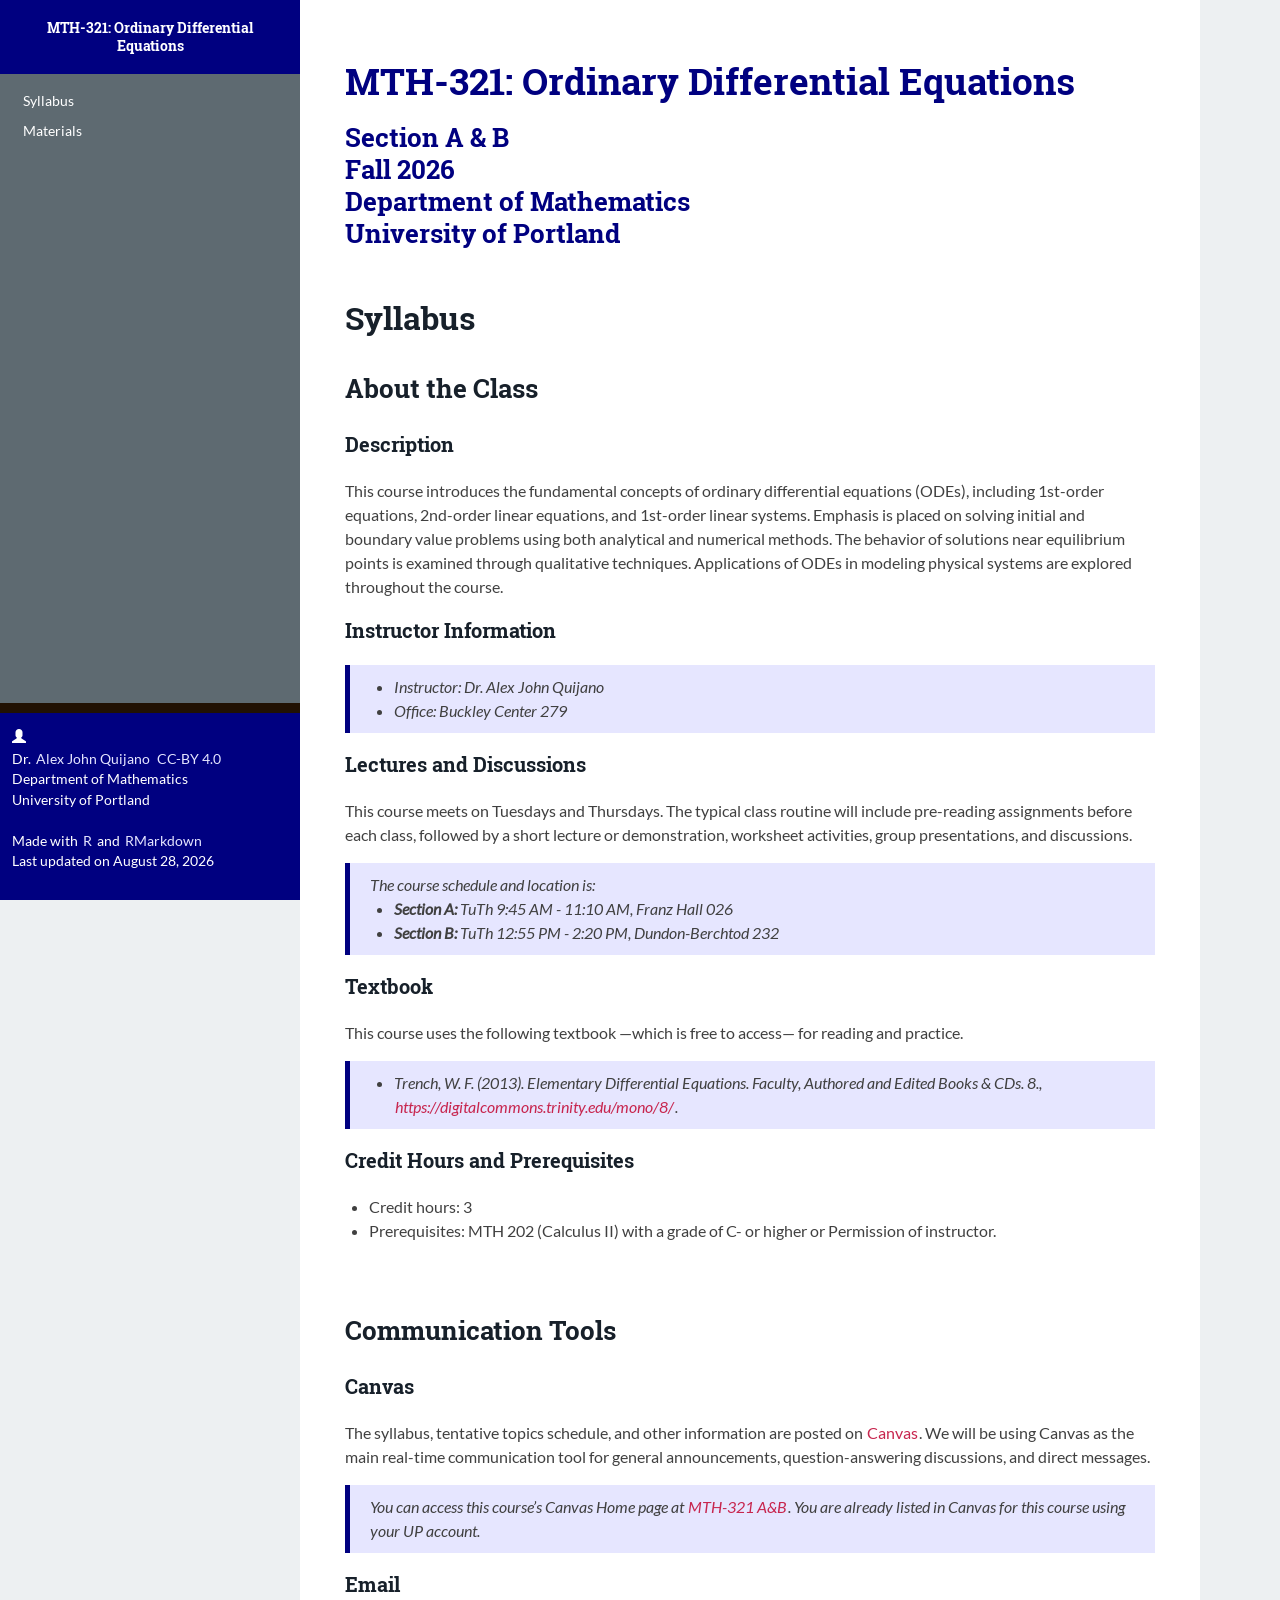
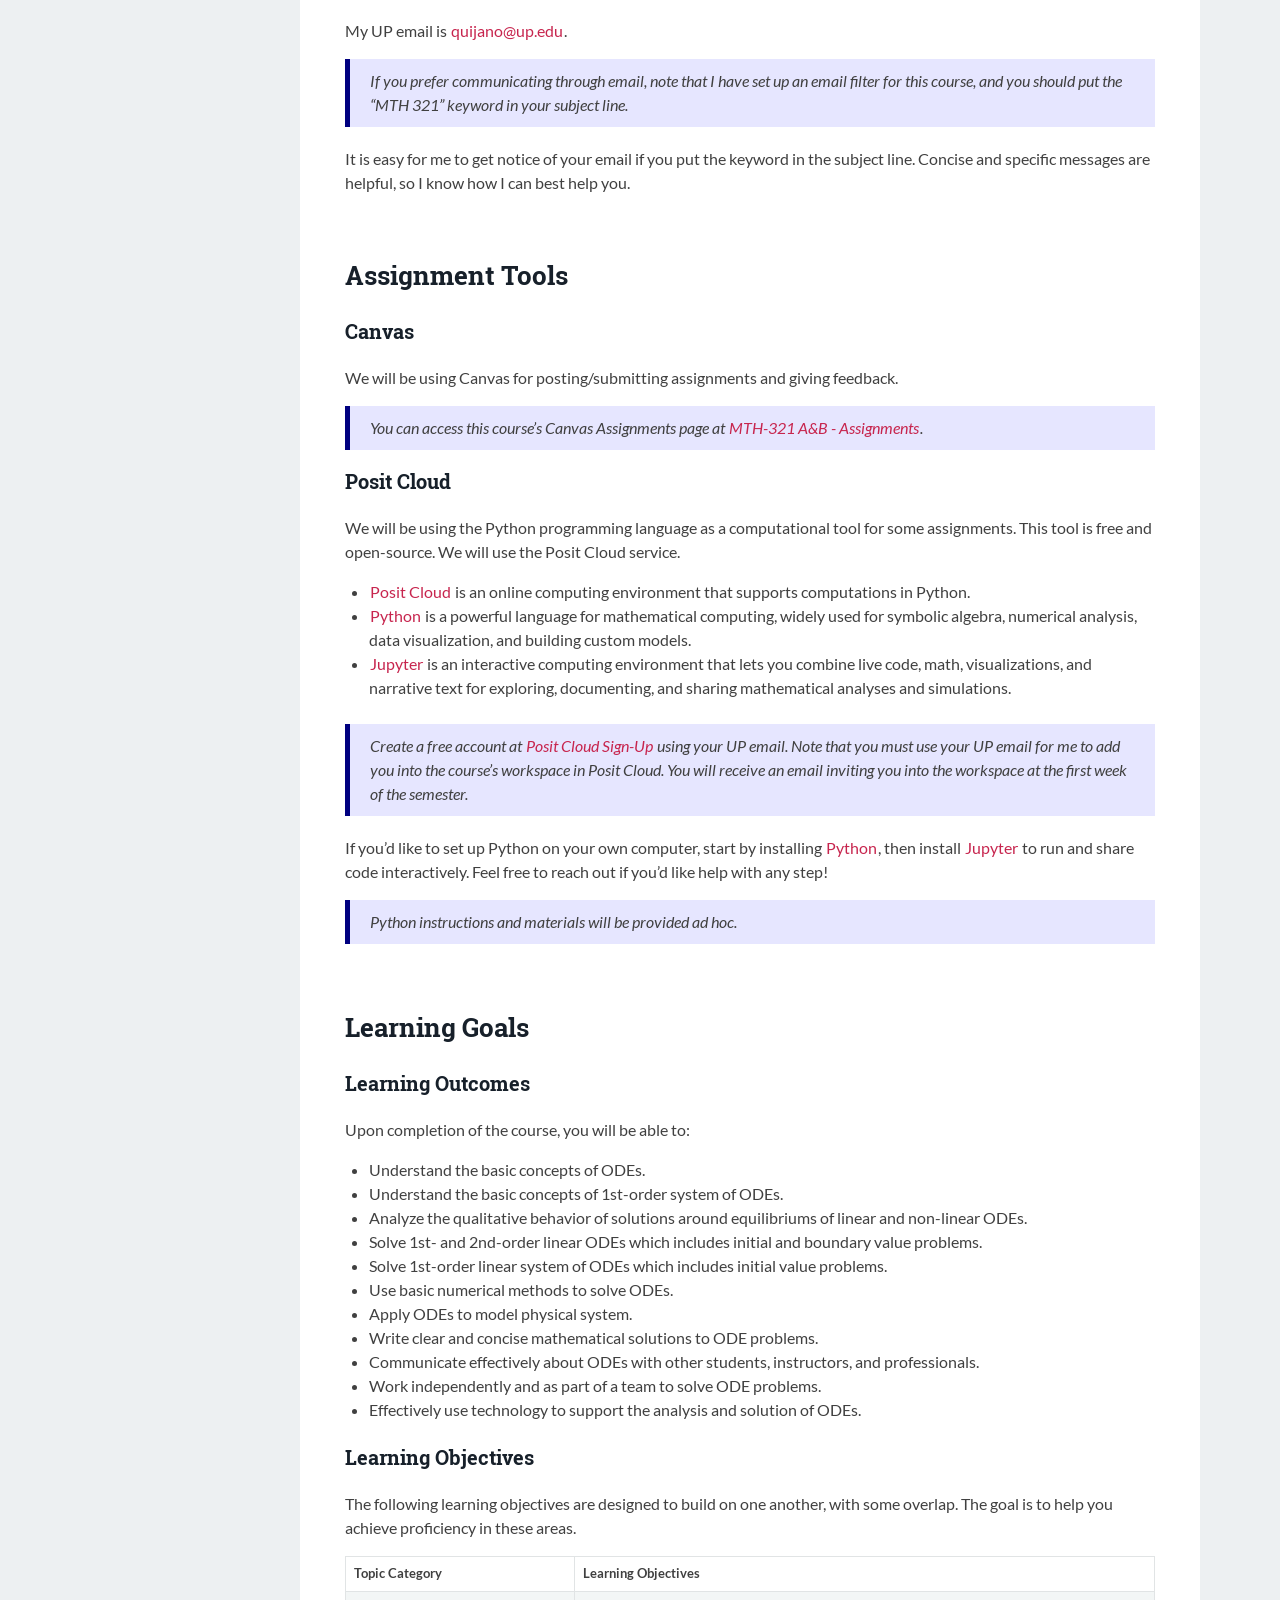
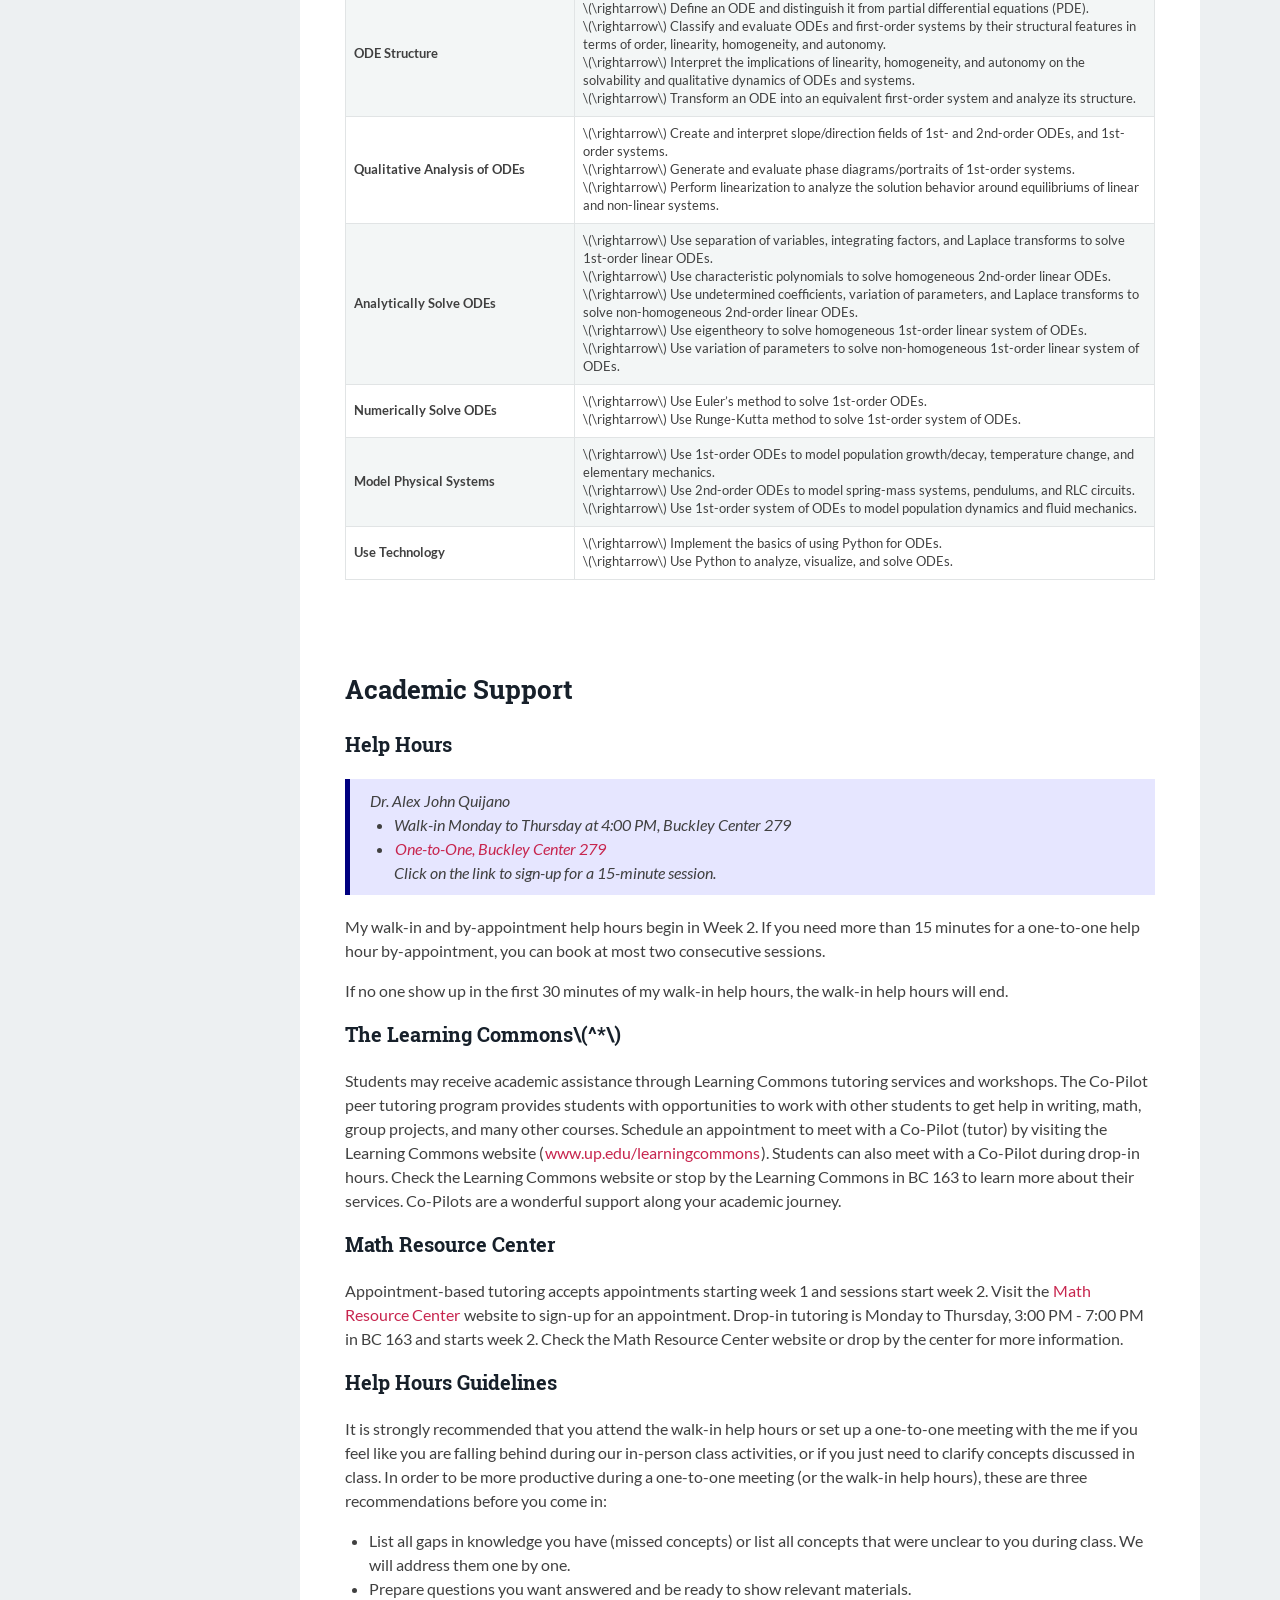
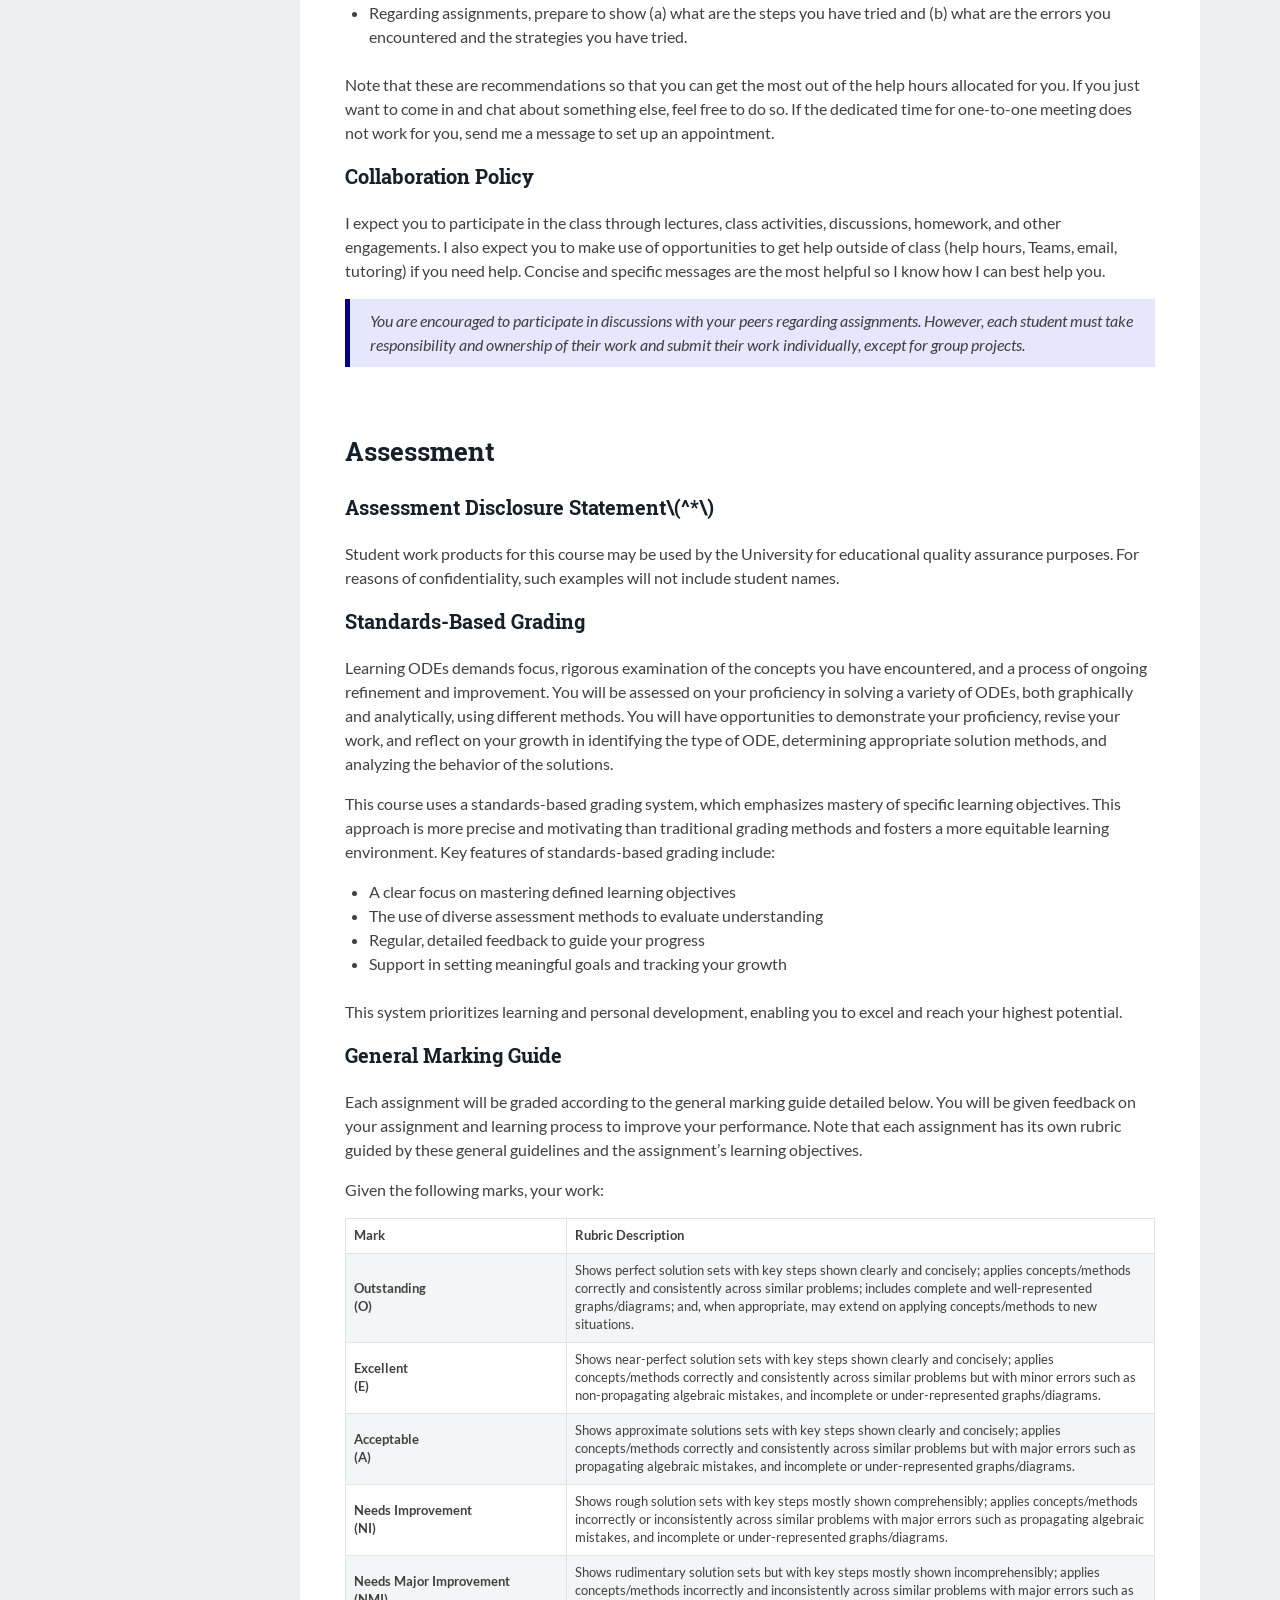
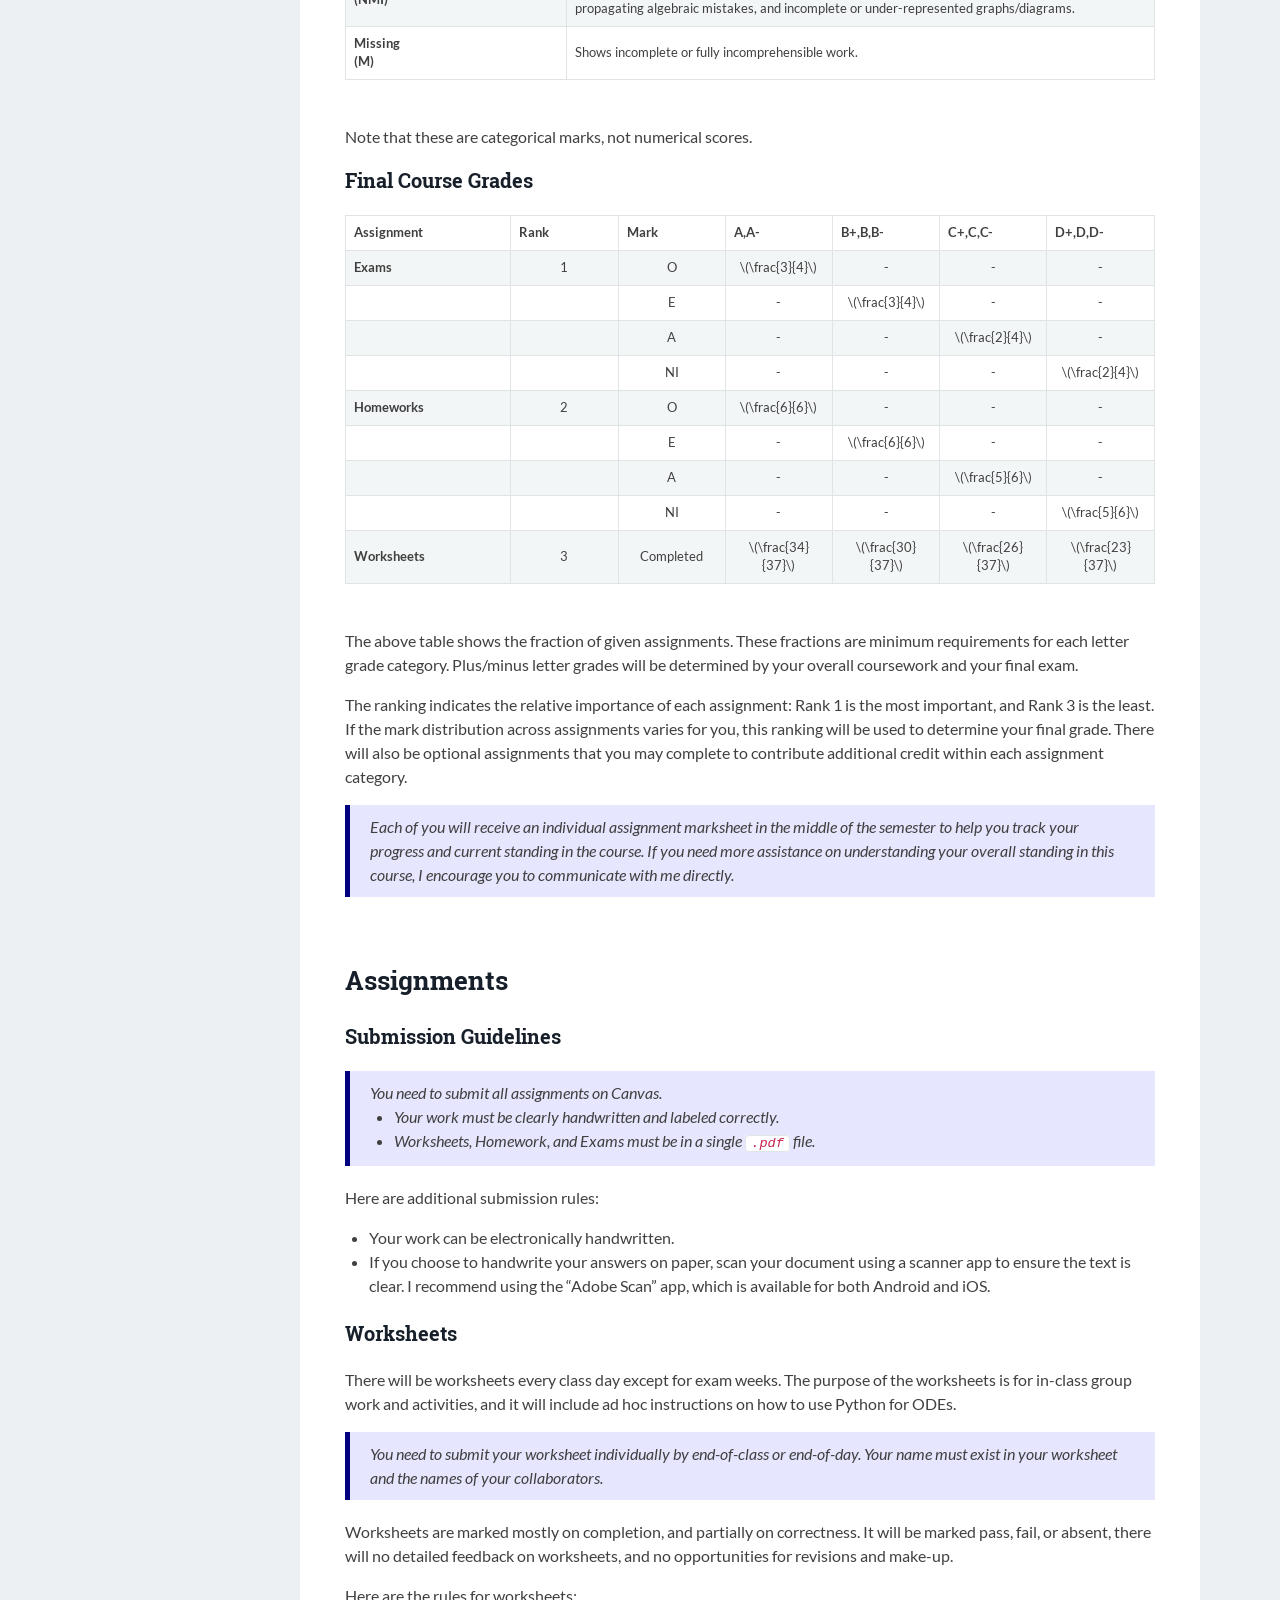
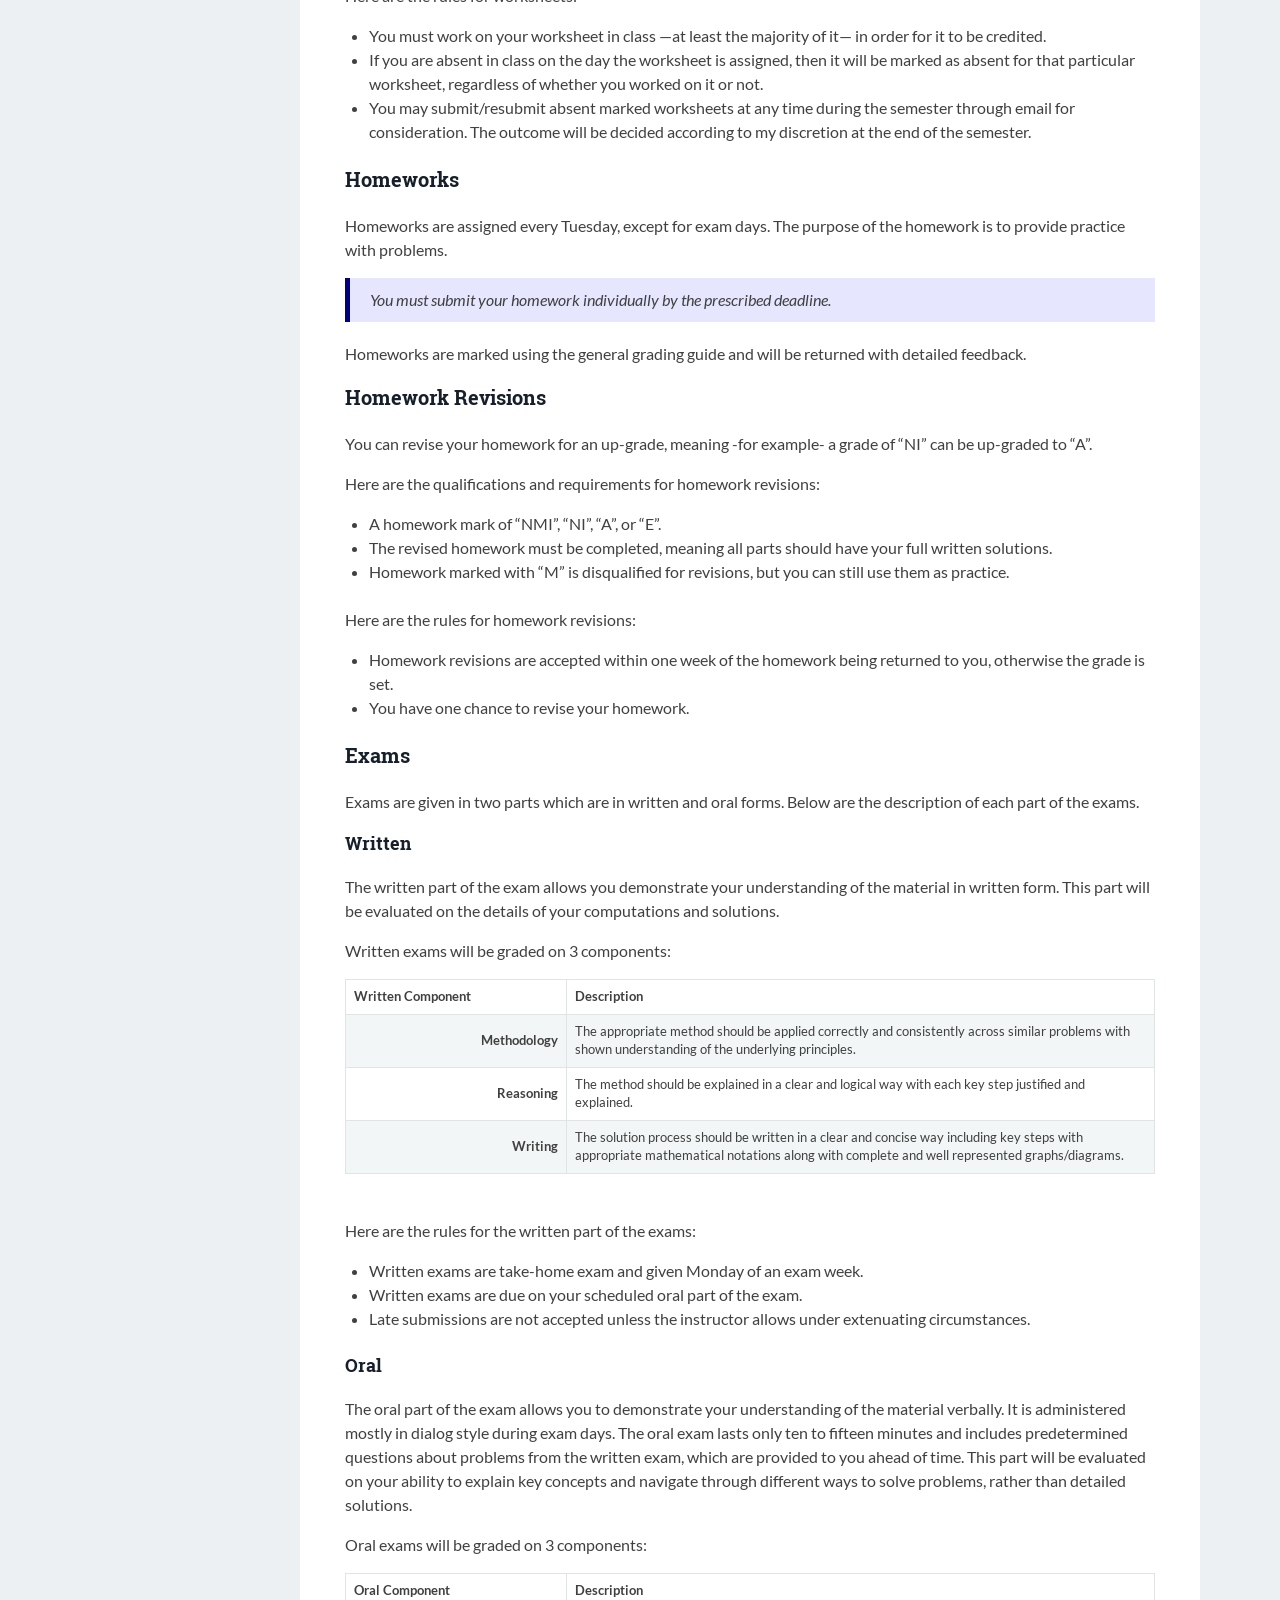
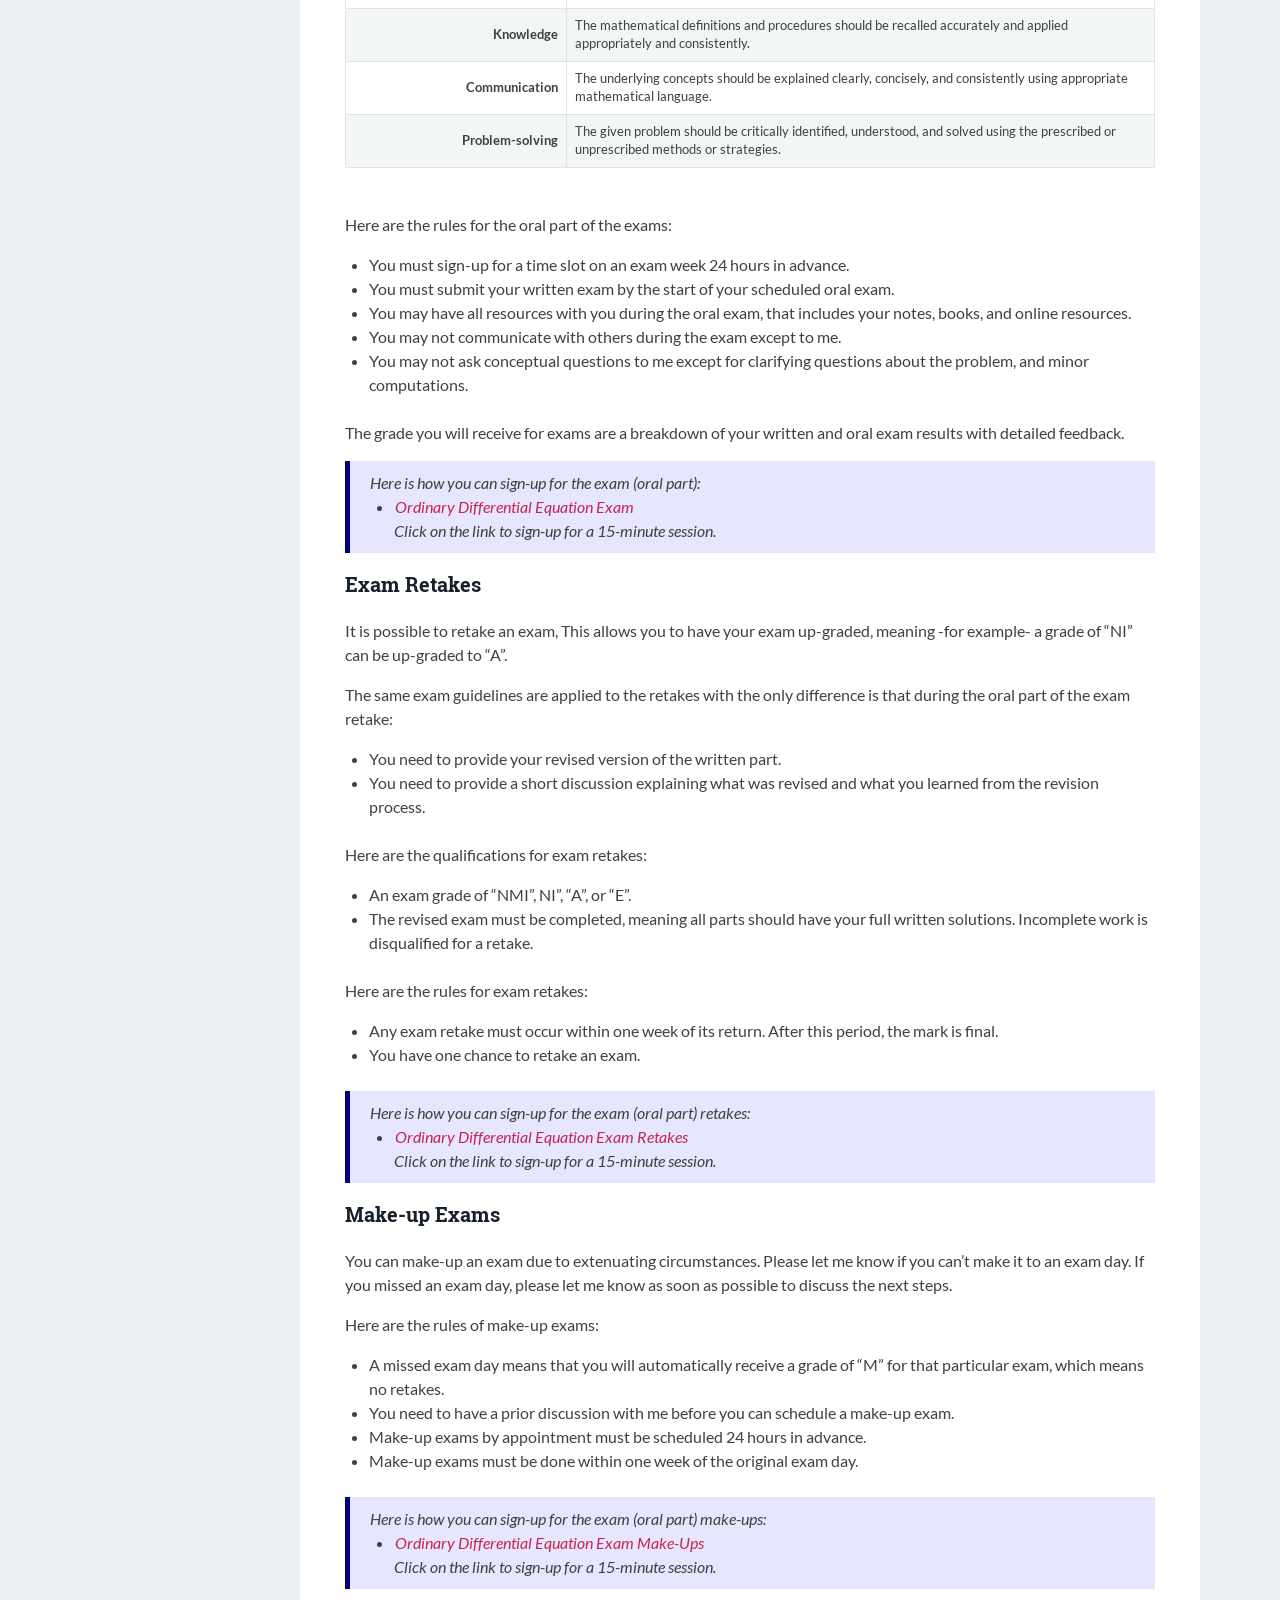
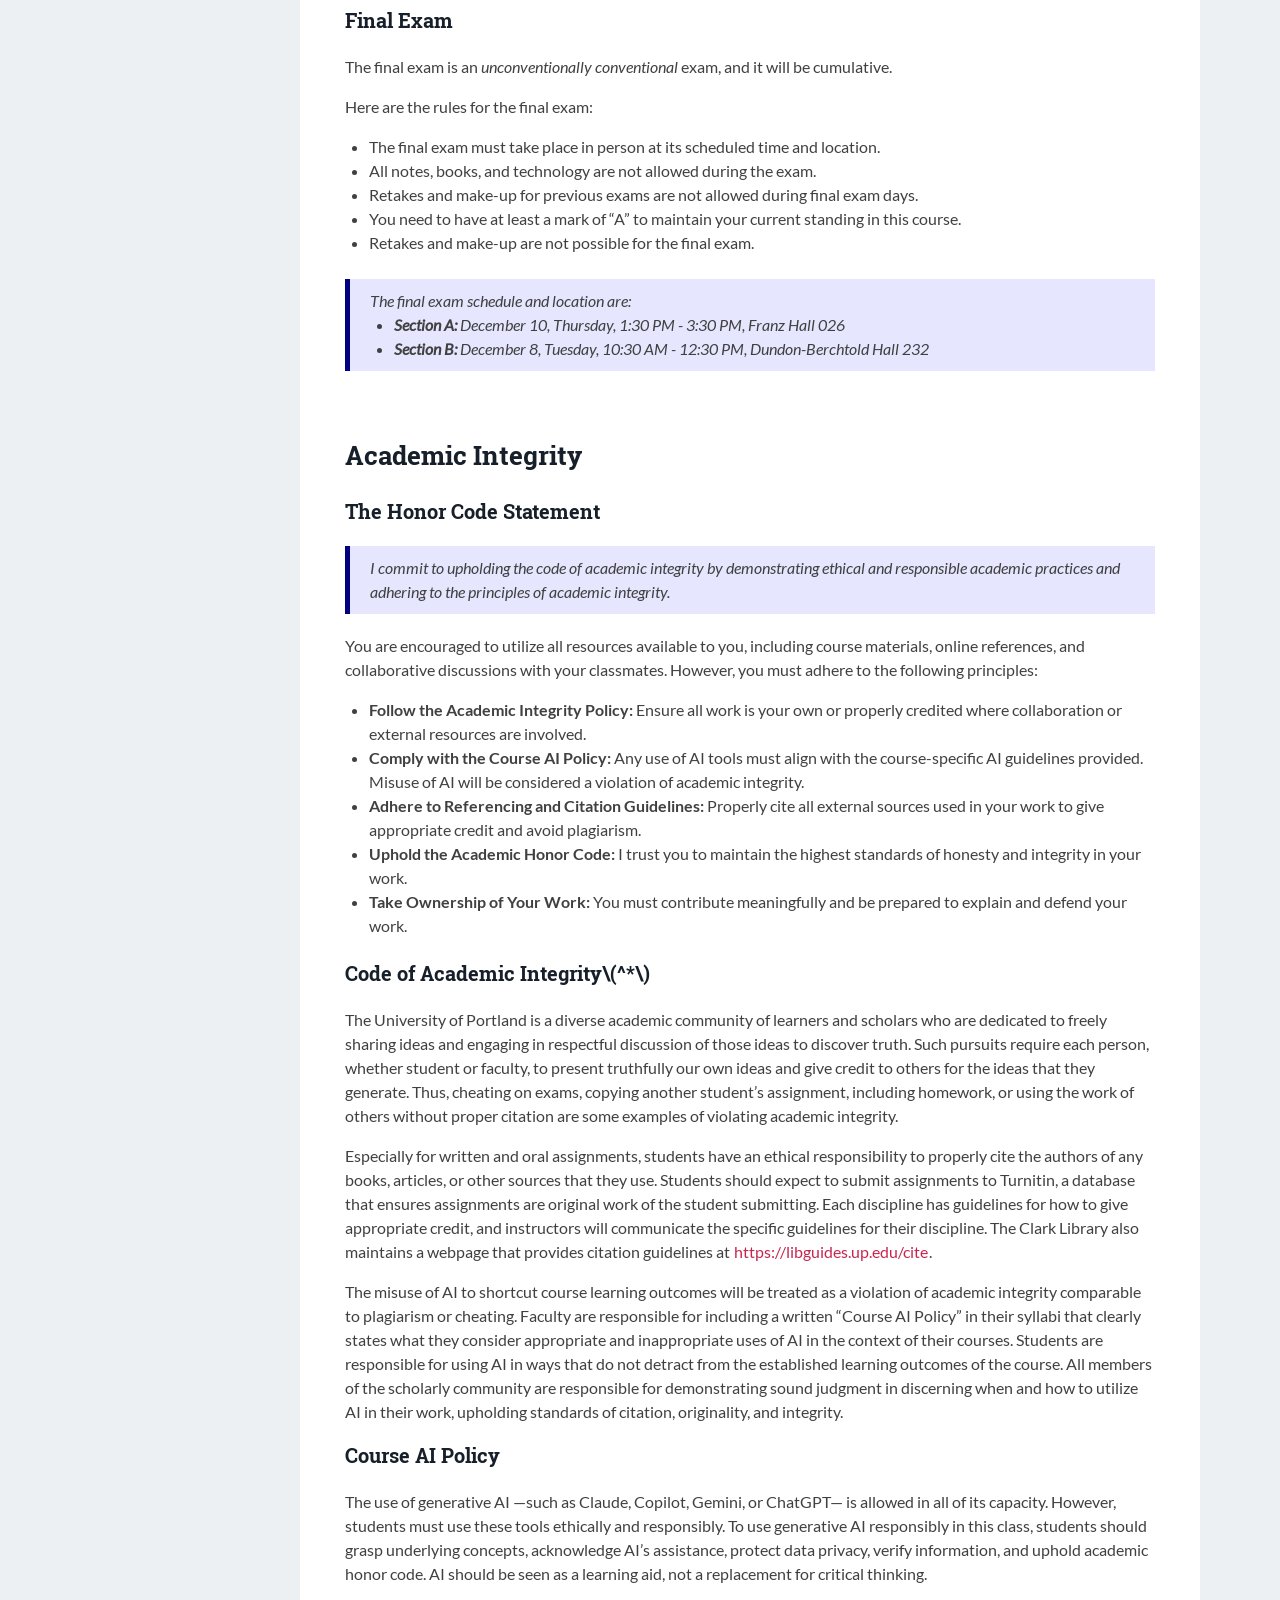
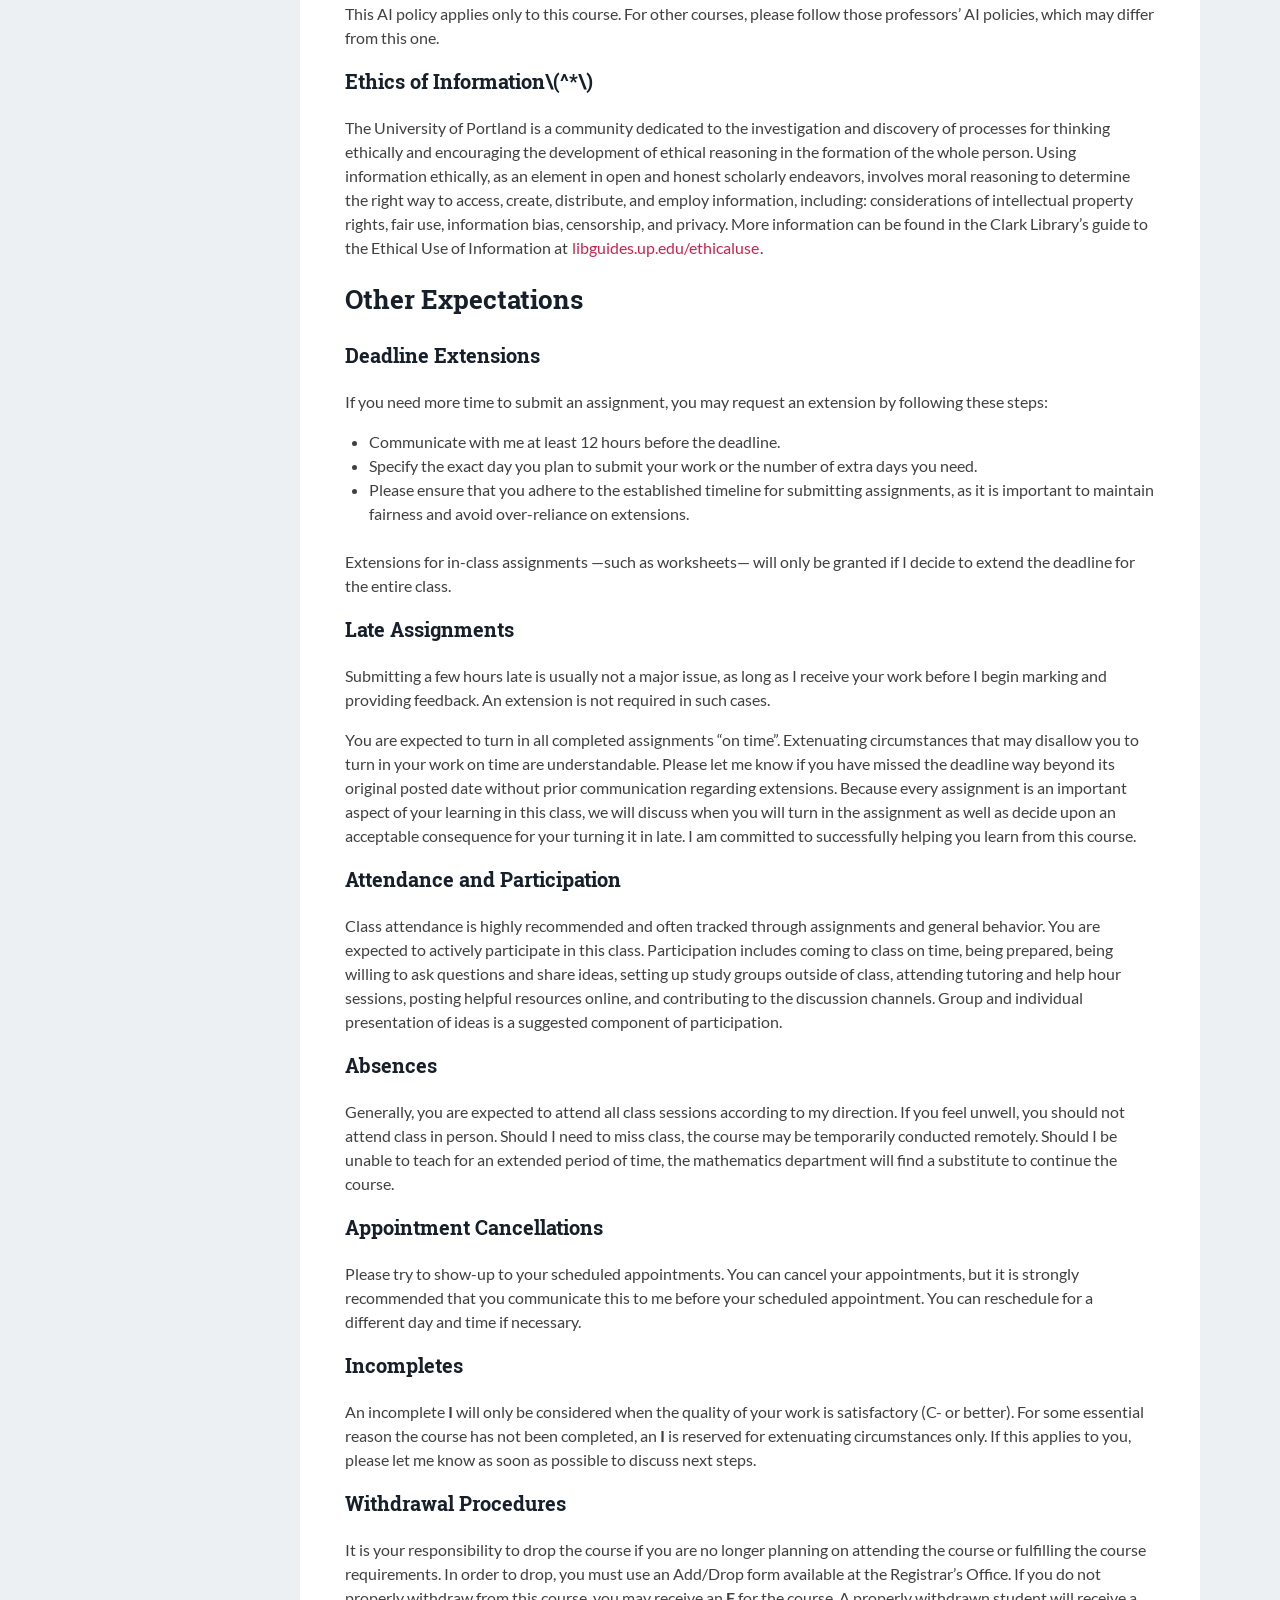
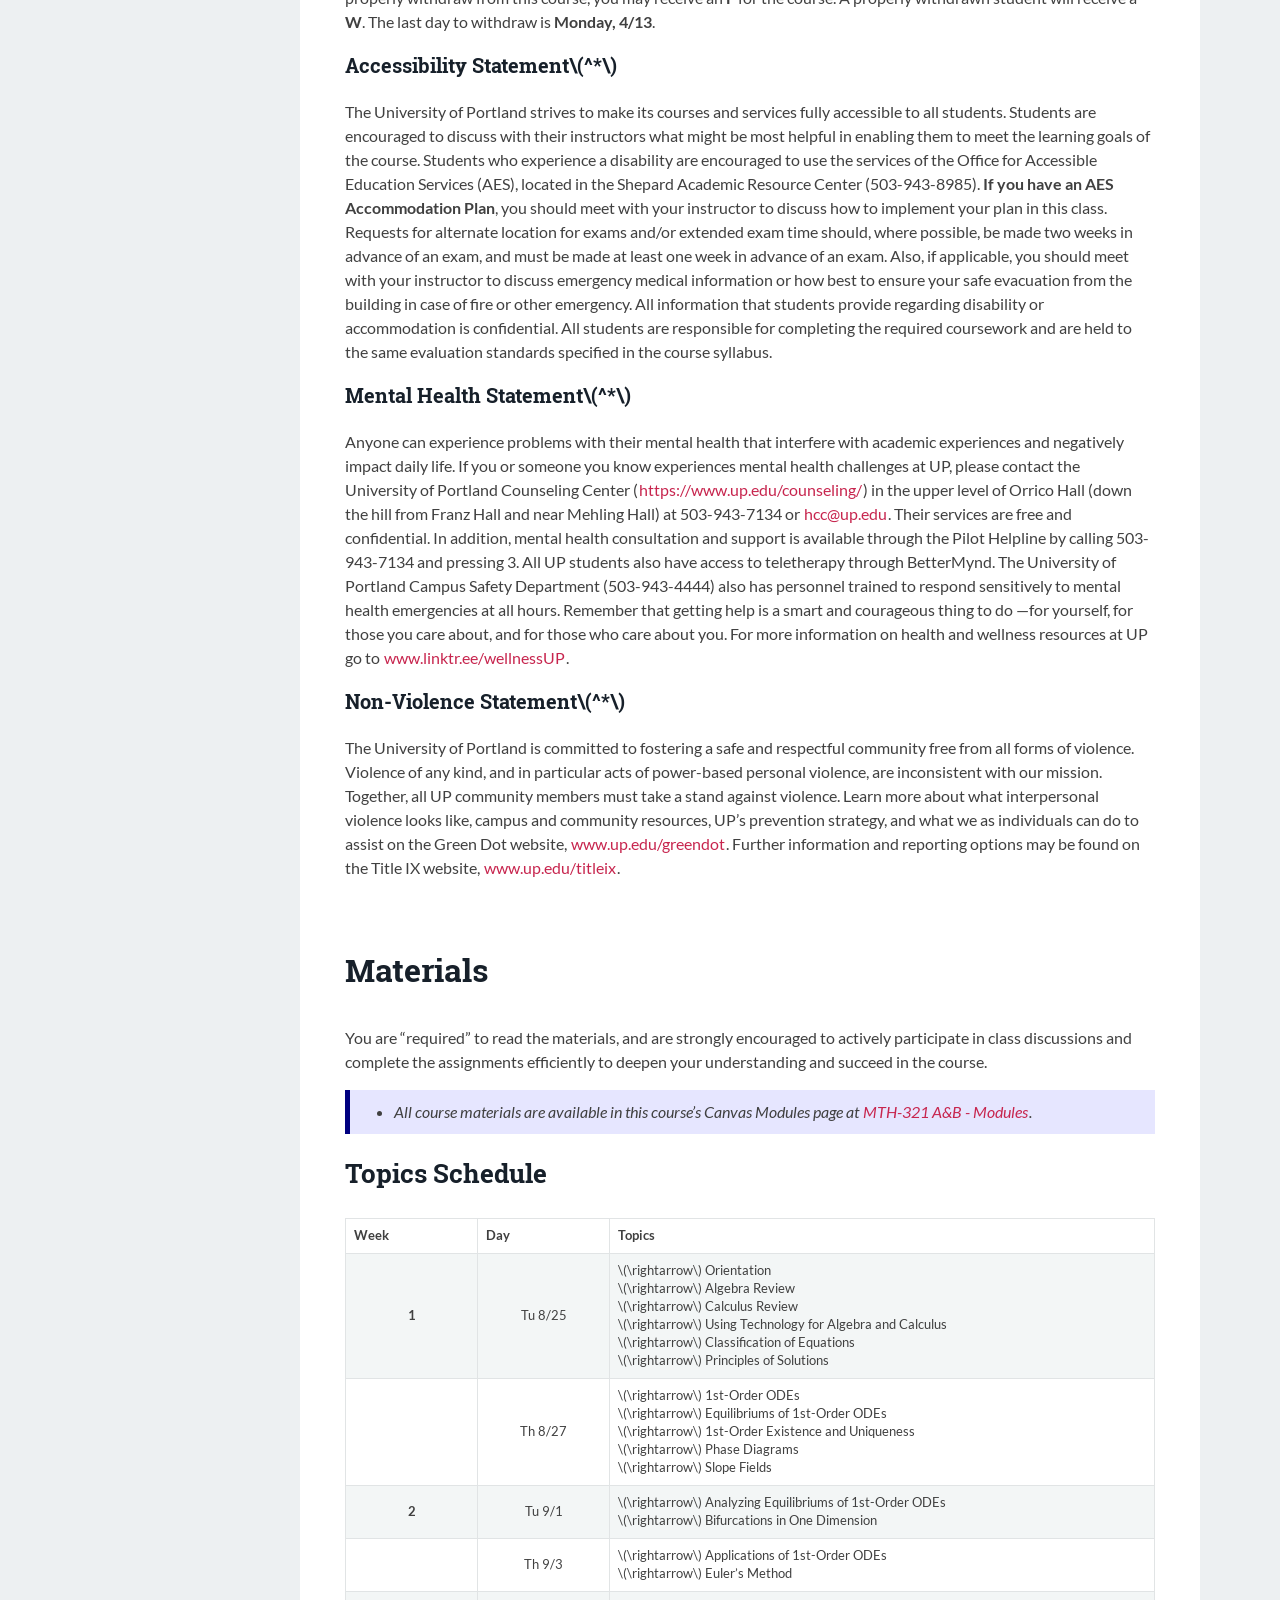
==== commit 4121d14e: "minor updates" ====
--- a/docs/index.html
+++ b/docs/index.html
@@ -177,7 +177,7 @@
 Made with <a href="https://cran.r-project.org/" target="_blank">R</a>
 and <a href="https://rmarkdown.rstudio.com/"
 target="_blank">RMarkdown</a><br />
-Last updated on August 24, 2026</div></p>
+Last updated on August 28, 2026</div></p>
                       </div>
    </div>
      
@@ -757,58 +757,51 @@
 <div id="submission-guidelines" class="section level3">
 <h3>Submission Guidelines</h3>
 <blockquote>
-<p>You need to submit all assignments online through Canvas.</p>
-<ul>
-<li>Worksheets must be in a single <code>.pdf</code> file.</li>
-<li>Homework or Exams must be in a single <code>.pdf</code> file along
-with supplementary Python code (<code>.py</code> or <code>.ipynb</code>)
-if any.</li>
-</ul>
-</blockquote>
-<p>Your work must be labeled correctly and clearly written. Homework,
-worksheets, and exams can be electronically hand-written or typed but
-must be uploaded to Canvas as a single <code>.pdf</code> file. Here are
-additional submission rules:</p>
-<ul>
+<p>You need to submit all assignments on Canvas.</p>
+<ul>
+<li>Your work must be clearly handwritten and labeled correctly.</li>
+<li>Worksheets, Homework, and Exams must be in a single
+<code>.pdf</code> file.</li>
+</ul>
+</blockquote>
+<p>Here are additional submission rules:</p>
+<ul>
+<li>Your work can be electronically handwritten.</li>
 <li>If you choose to handwrite your answers on paper, scan your document
 using a scanner app to ensure the text is clear. I recommend using the
 “Adobe Scan” app, which is available for both Android and iOS.</li>
-<li>If the assignment involves (or it requires you to show) a Python
-coding component, you must include all relevant Python code files that
-generated all outputs, plots, and analysis. Your Python code must be
-properly documented or with comments.</li>
 </ul>
 </div>
 <div id="worksheets" class="section level3">
 <h3>Worksheets</h3>
 <p>There will be worksheets every class day except for exam weeks. The
 purpose of the worksheets is for in-class group work and activities, and
-it will include instructions on how to use Python for ODEs.</p>
+it will include ad hoc instructions on how to use Python for ODEs.</p>
 <blockquote>
 <p>You need to submit your worksheet individually by end-of-class or
 end-of-day. Your name must exist in your worksheet and the names of your
 collaborators.</p>
 </blockquote>
-<p>Here are the rules for worksheets:</p>
-<ul>
-<li>You must work on your worksheet in class -at least the majority of
-it- in order for it to be credited.</li>
-<li>If you are absent on the day the worksheet is assigned, then it will
-be marked as absent for that particular worksheet.</li>
-<li>You may submit/re-submit absent marked worksheets at any time during
-the semester through email for consideration. The outcome will be
-decided according to my discretion at the end of the semester.</li>
-</ul>
 <p>Worksheets are marked mostly on completion, and partially on
 correctness. It will be marked pass, fail, or absent, there will no
 detailed feedback on worksheets, and no opportunities for revisions and
 make-up.</p>
+<p>Here are the rules for worksheets:</p>
+<ul>
+<li>You must work on your worksheet in class —at least the majority of
+it— in order for it to be credited.</li>
+<li>If you are absent in class on the day the worksheet is assigned,
+then it will be marked as absent for that particular worksheet,
+regardless of whether you worked on it or not.</li>
+<li>You may submit/resubmit absent marked worksheets at any time during
+the semester through email for consideration. The outcome will be
+decided according to my discretion at the end of the semester.</li>
+</ul>
 </div>
 <div id="homeworks" class="section level3">
 <h3>Homeworks</h3>
 <p>Homeworks are assigned every Tuesday, except for exam days. The
-purpose of the homework is to provide practice with problems, and it
-will include tasks that involve Python.</p>
+purpose of the homework is to provide practice with problems.</p>
 <blockquote>
 <p>You must submit your homework individually by the prescribed
 deadline.</p>
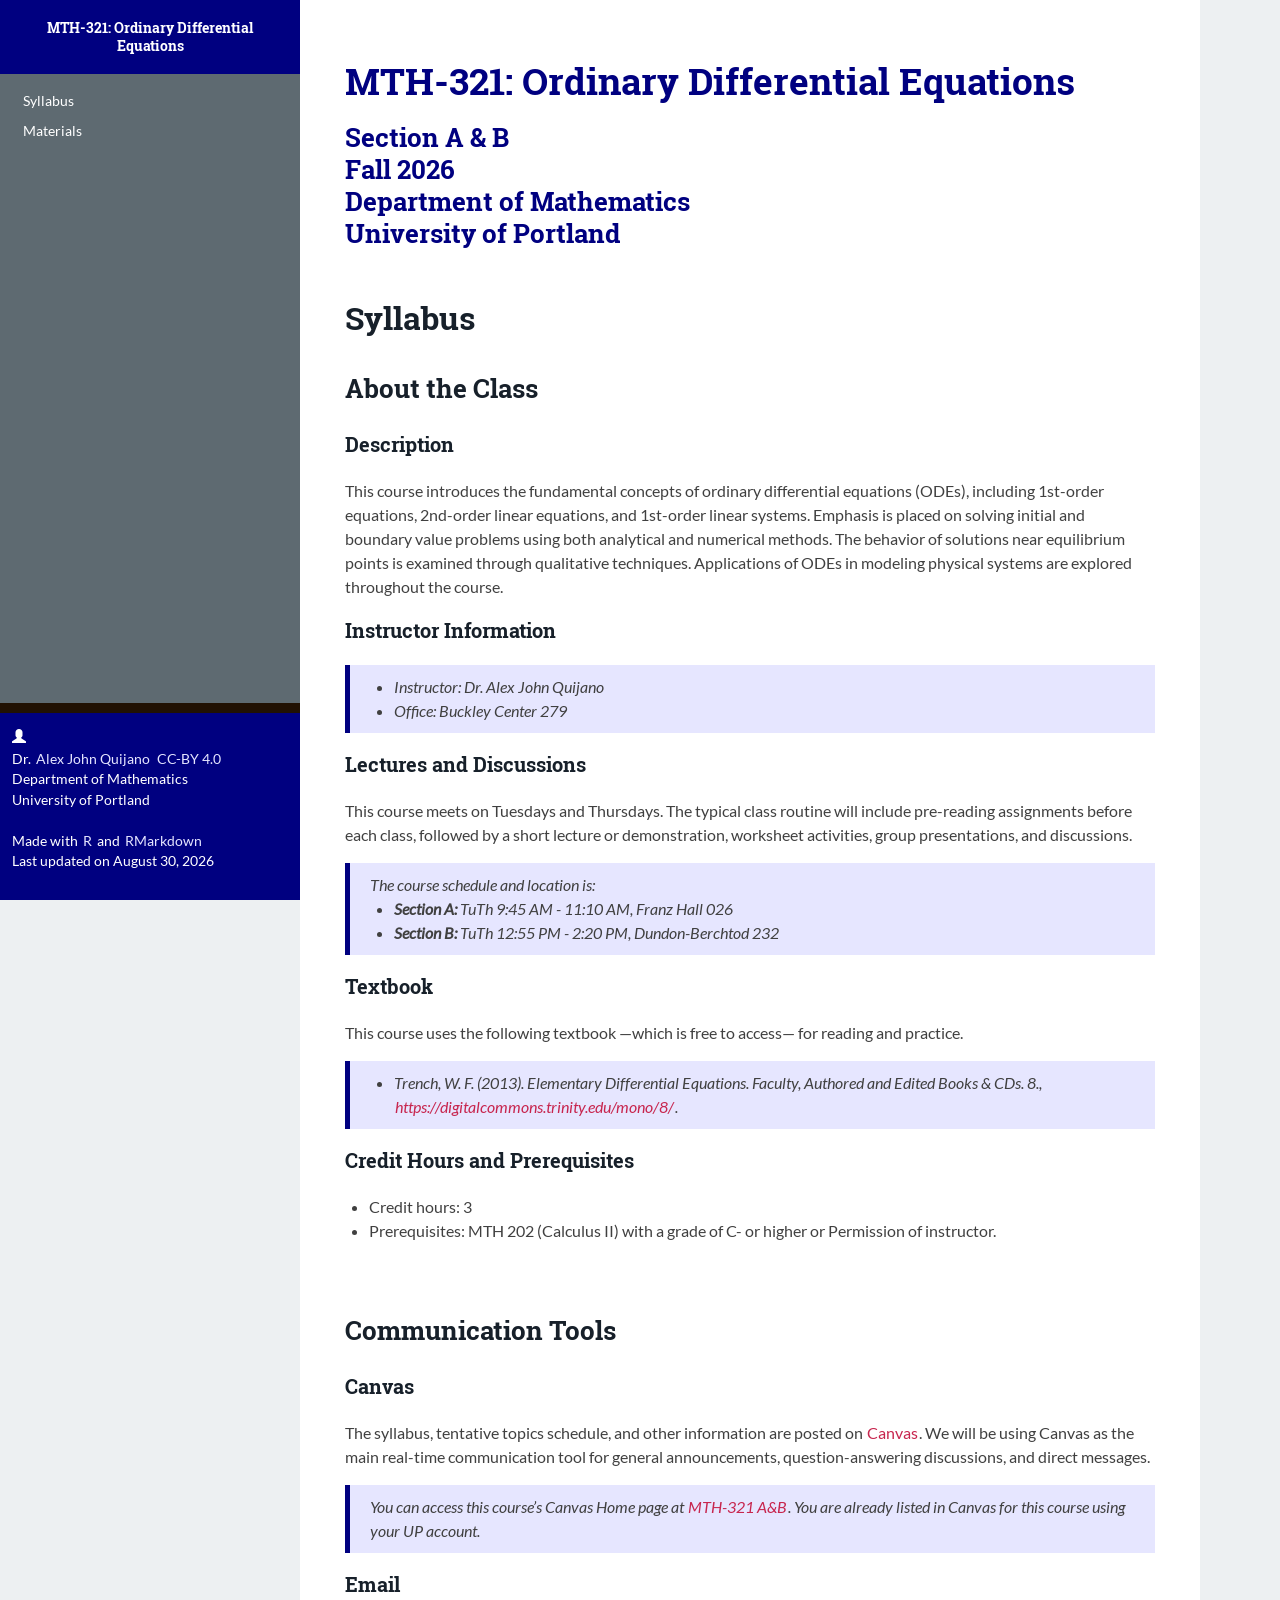
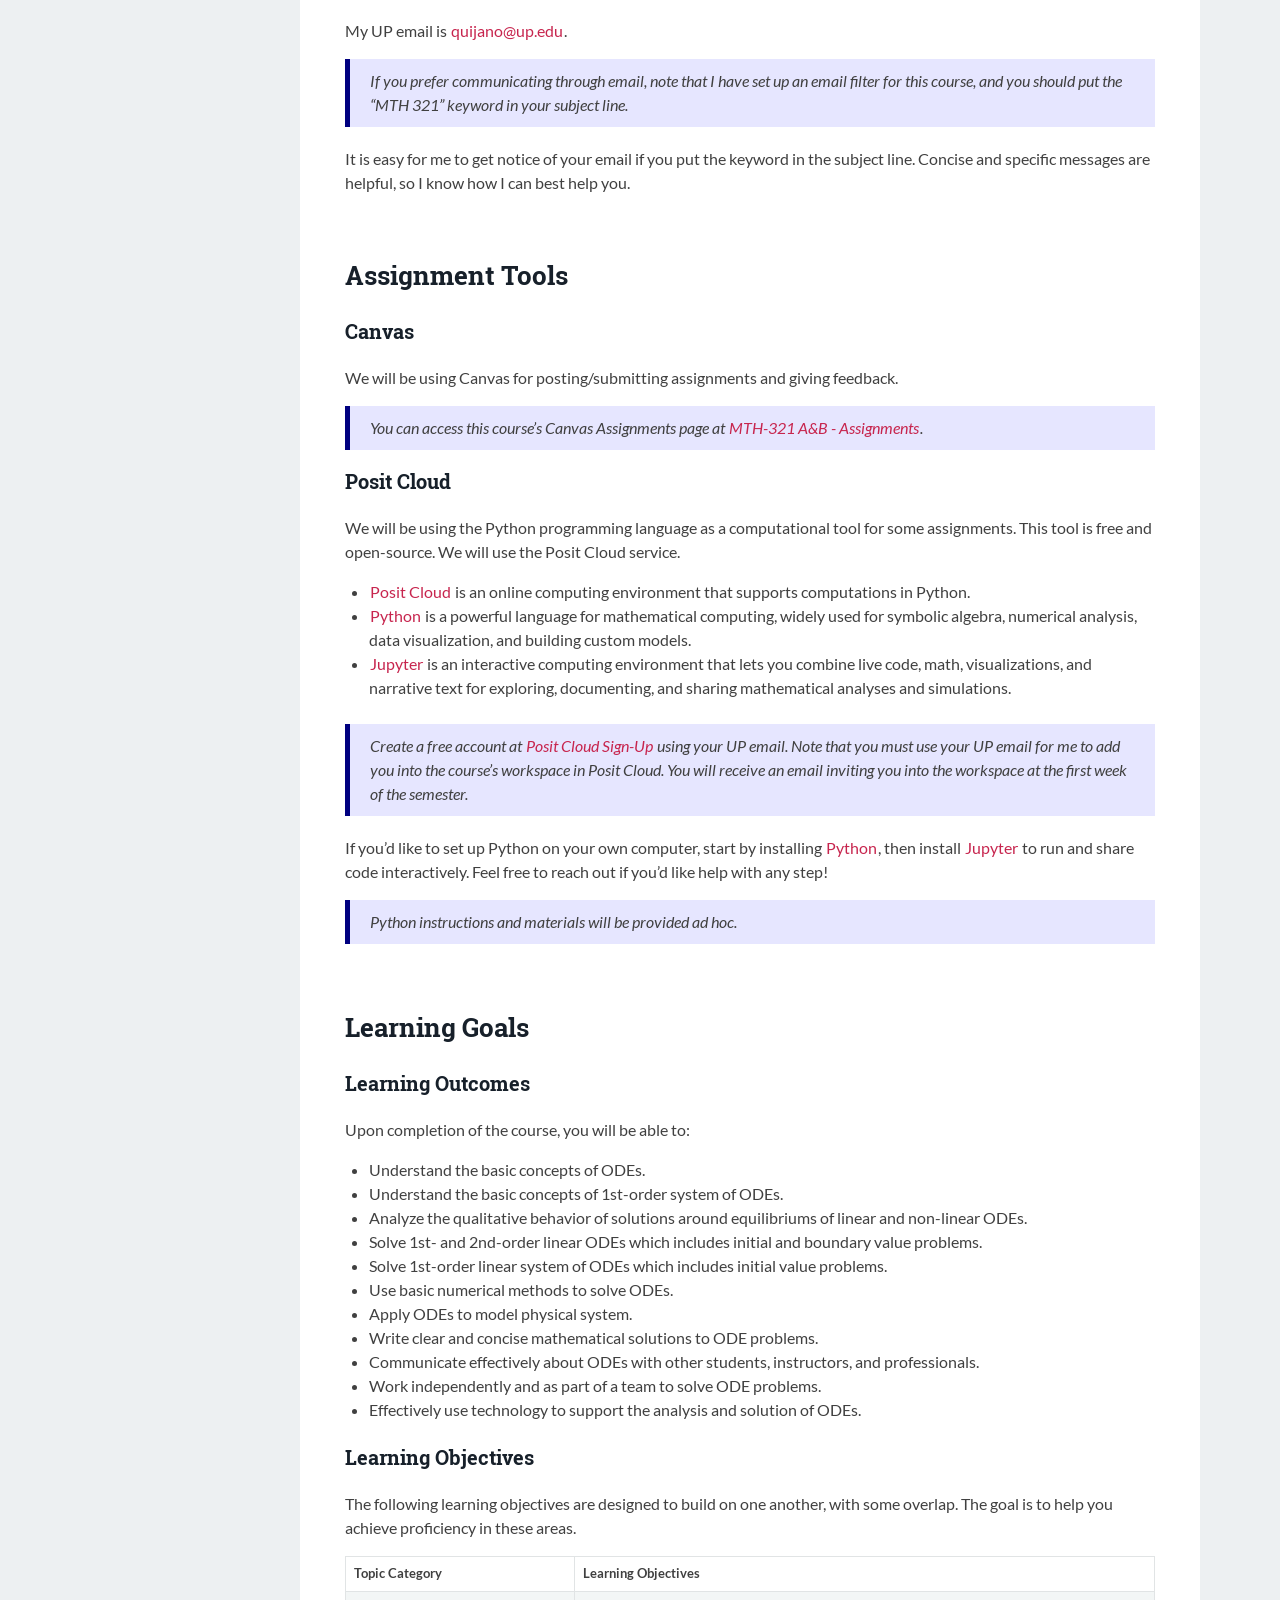
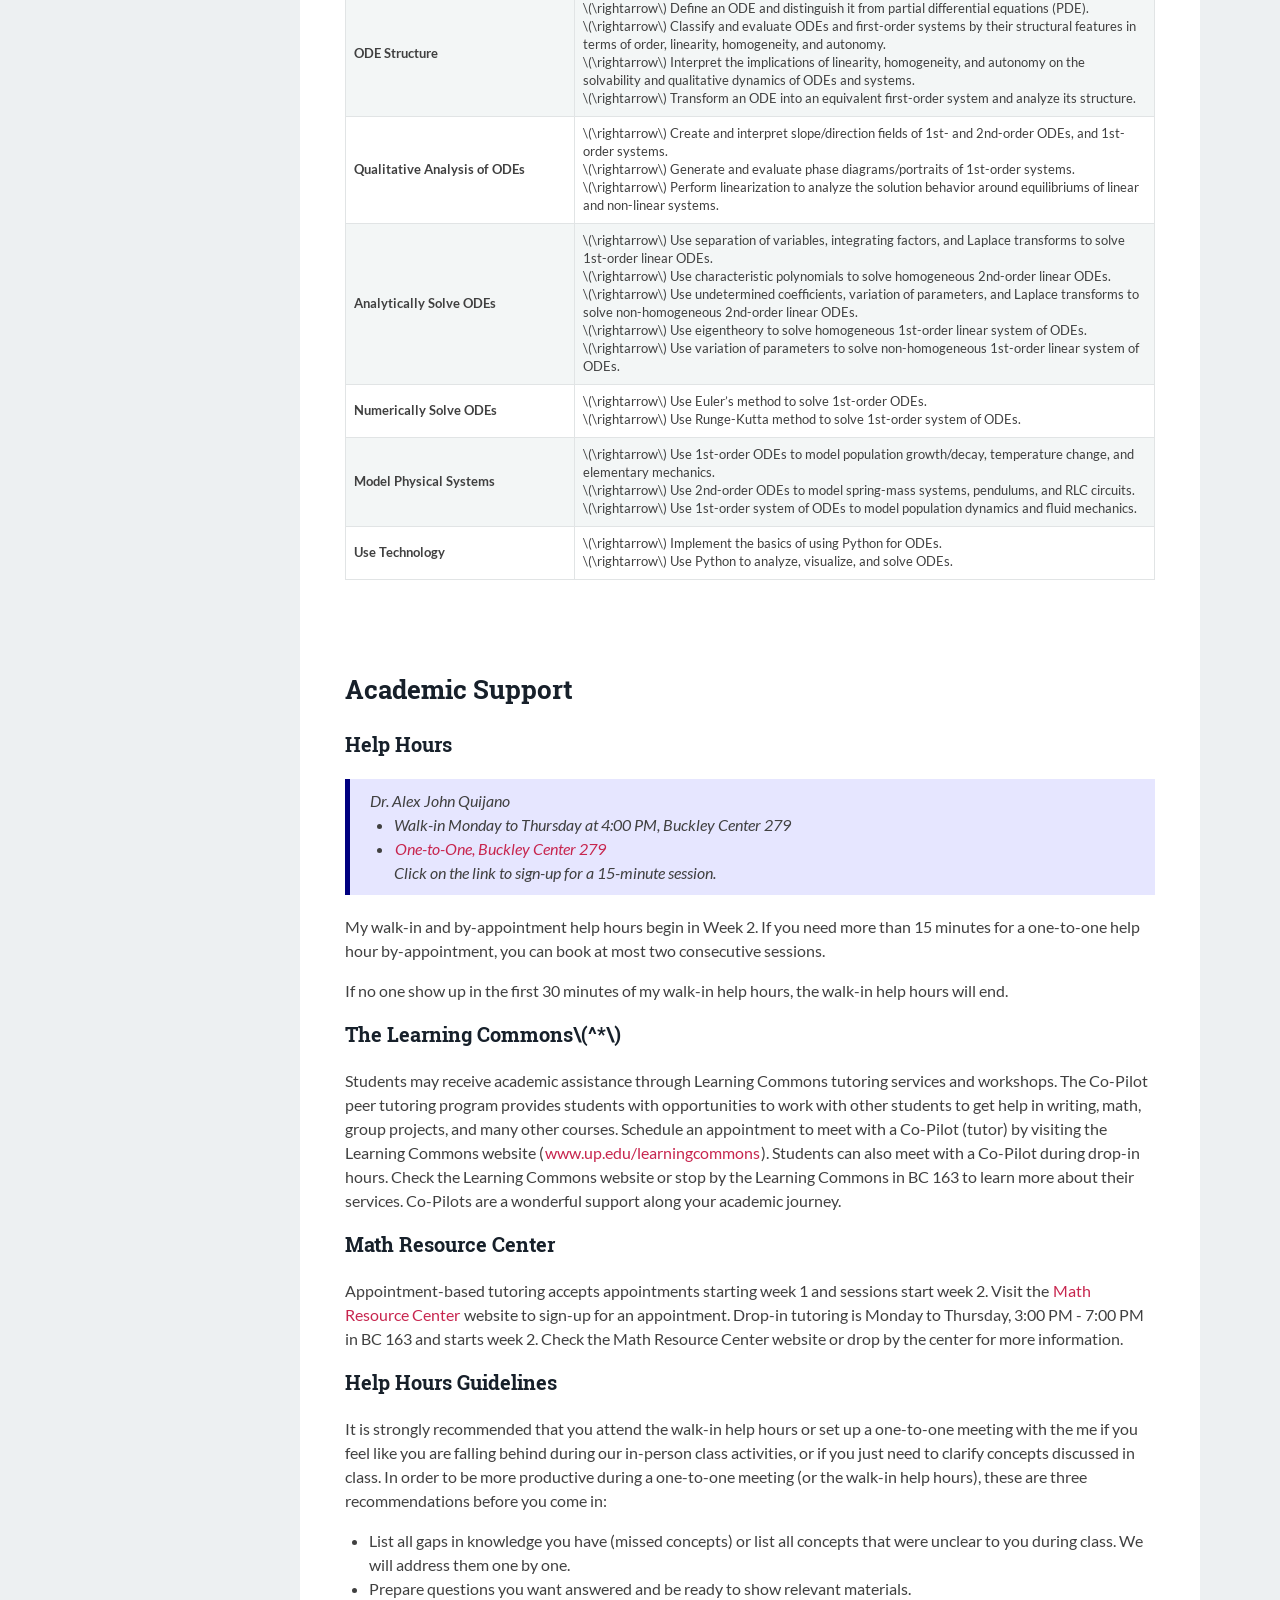
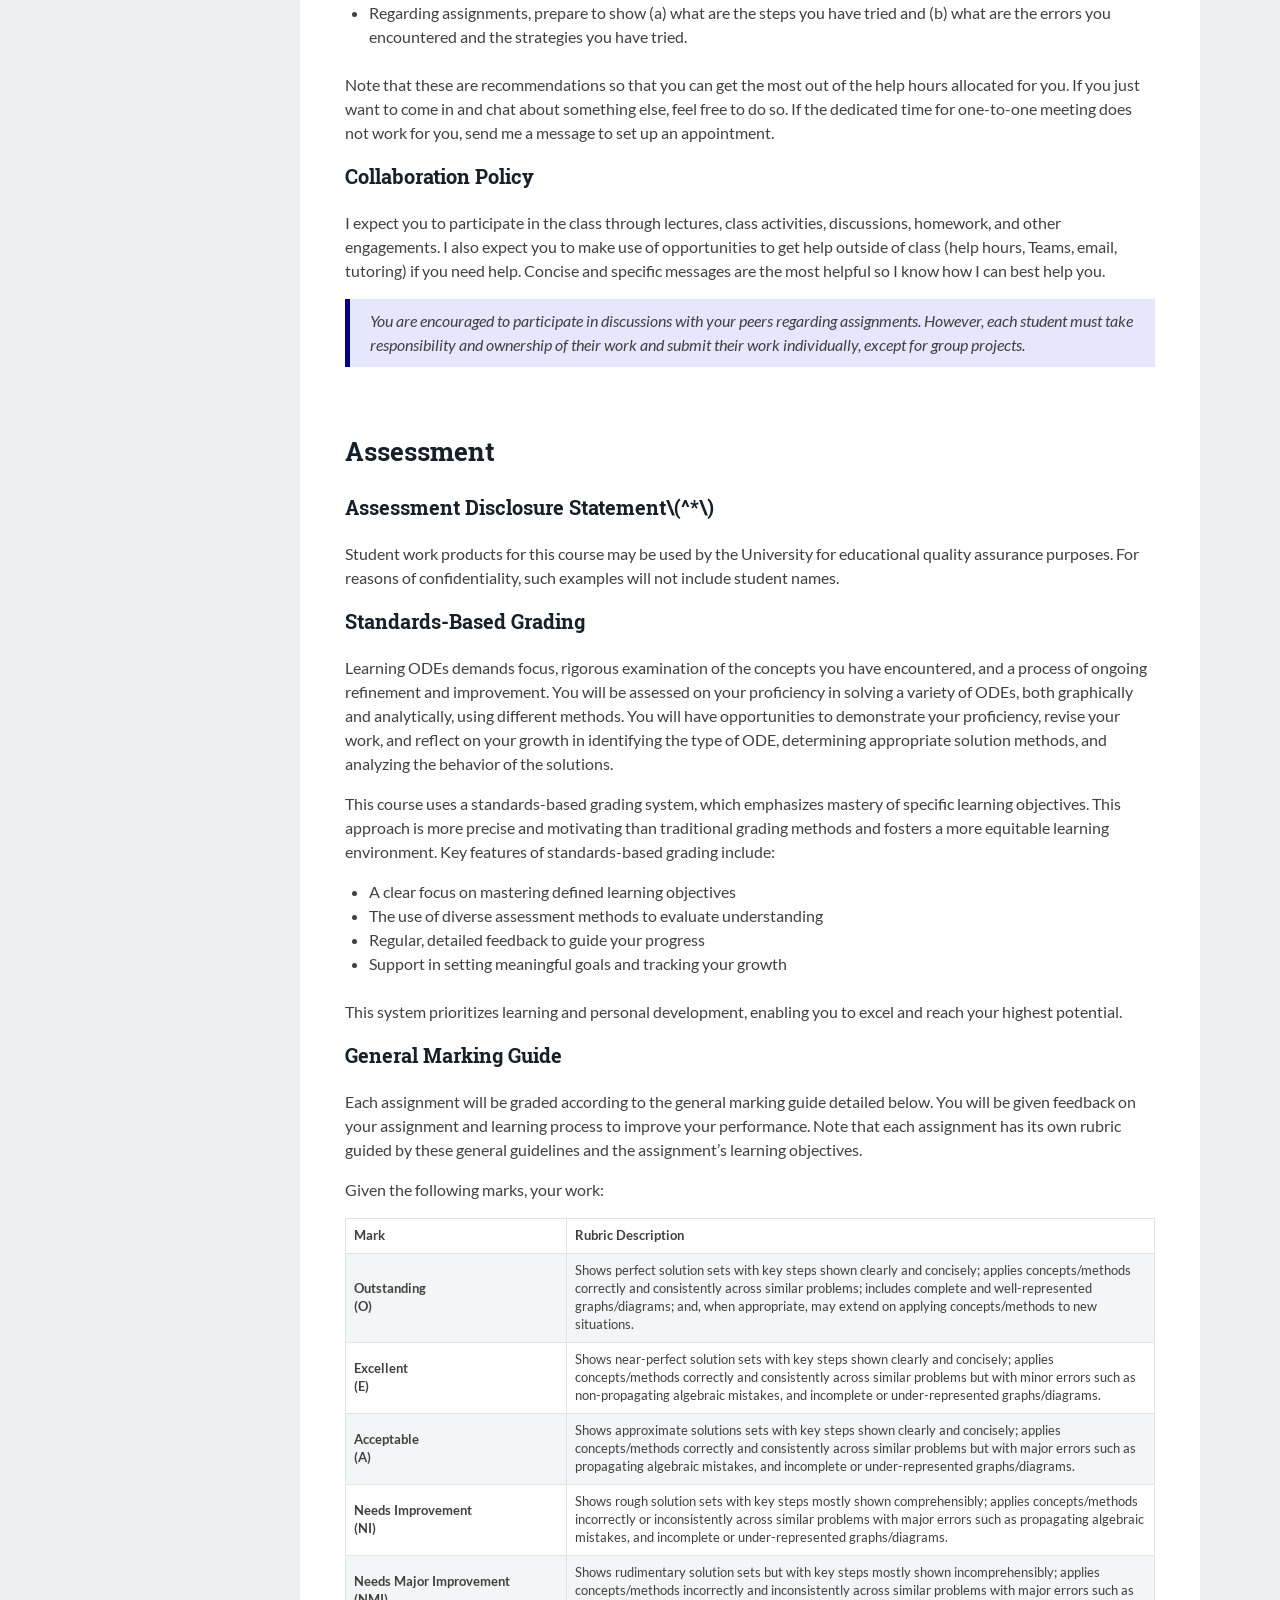
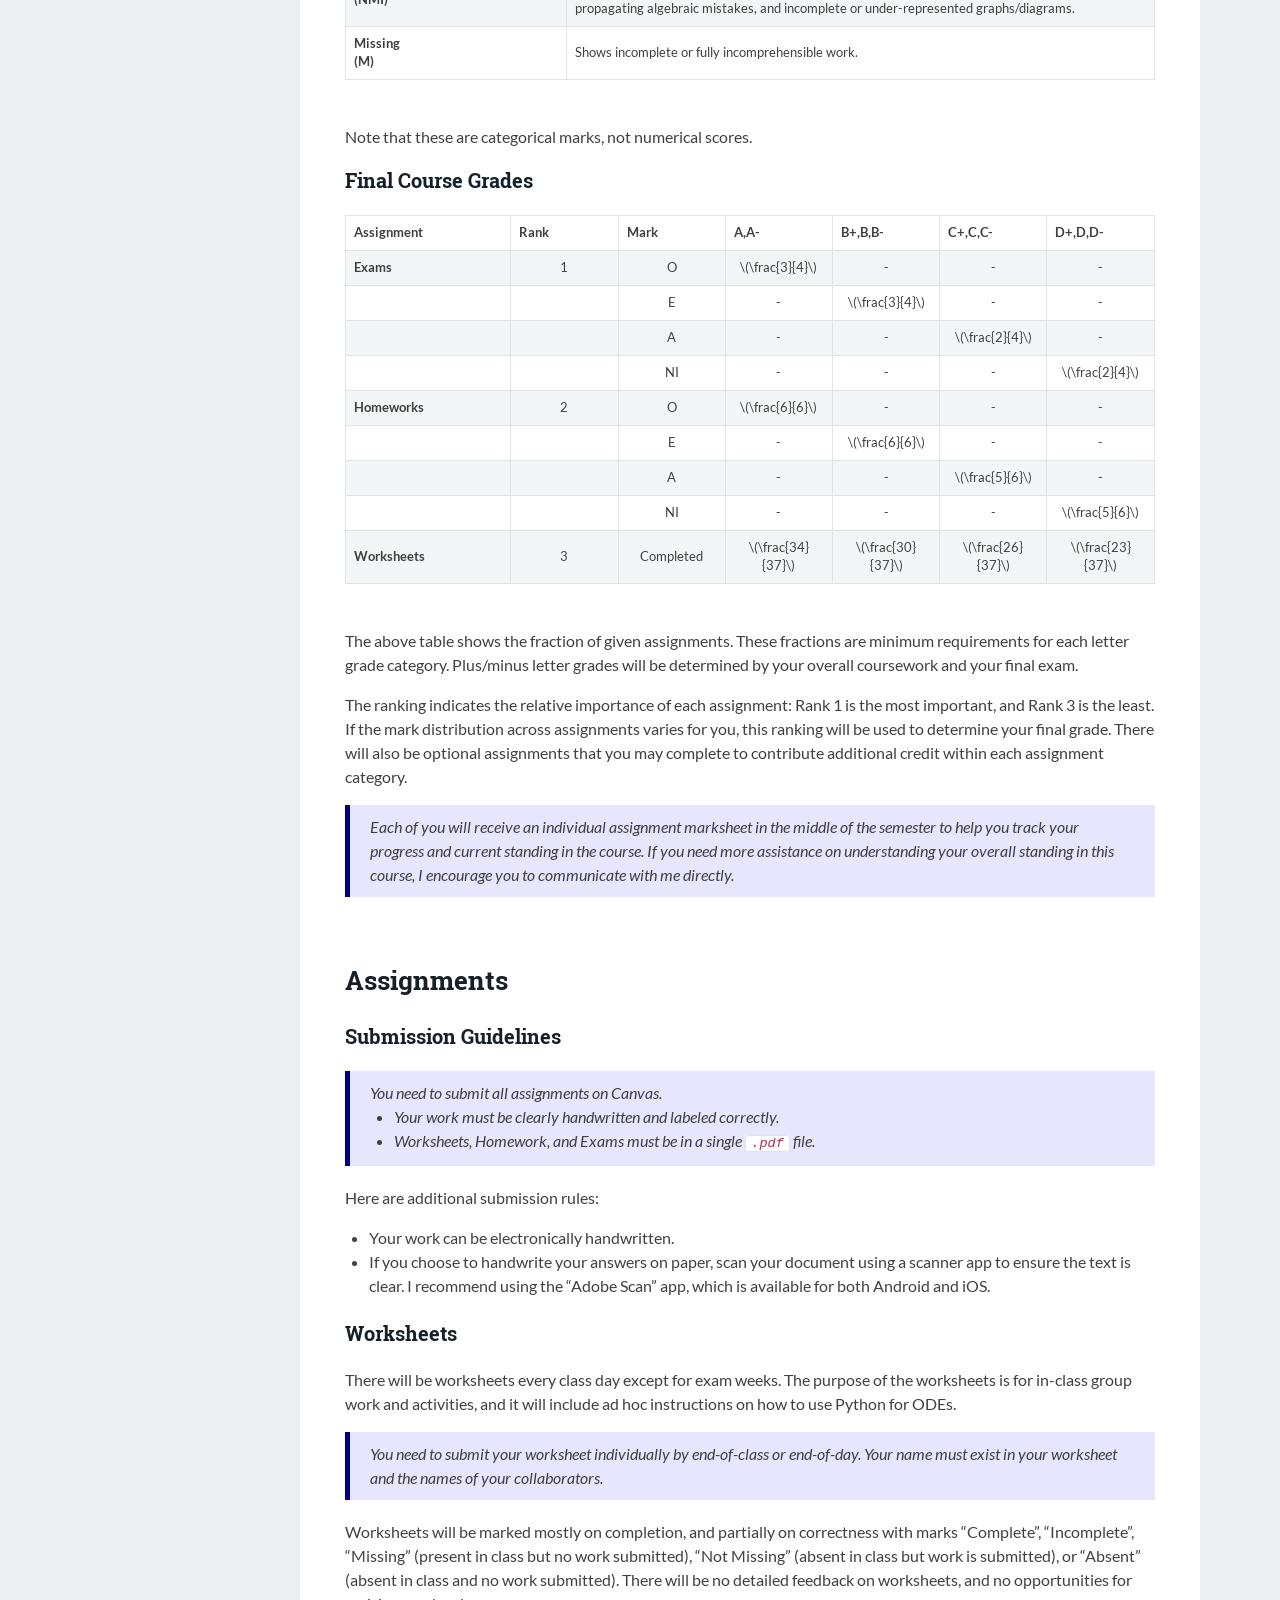
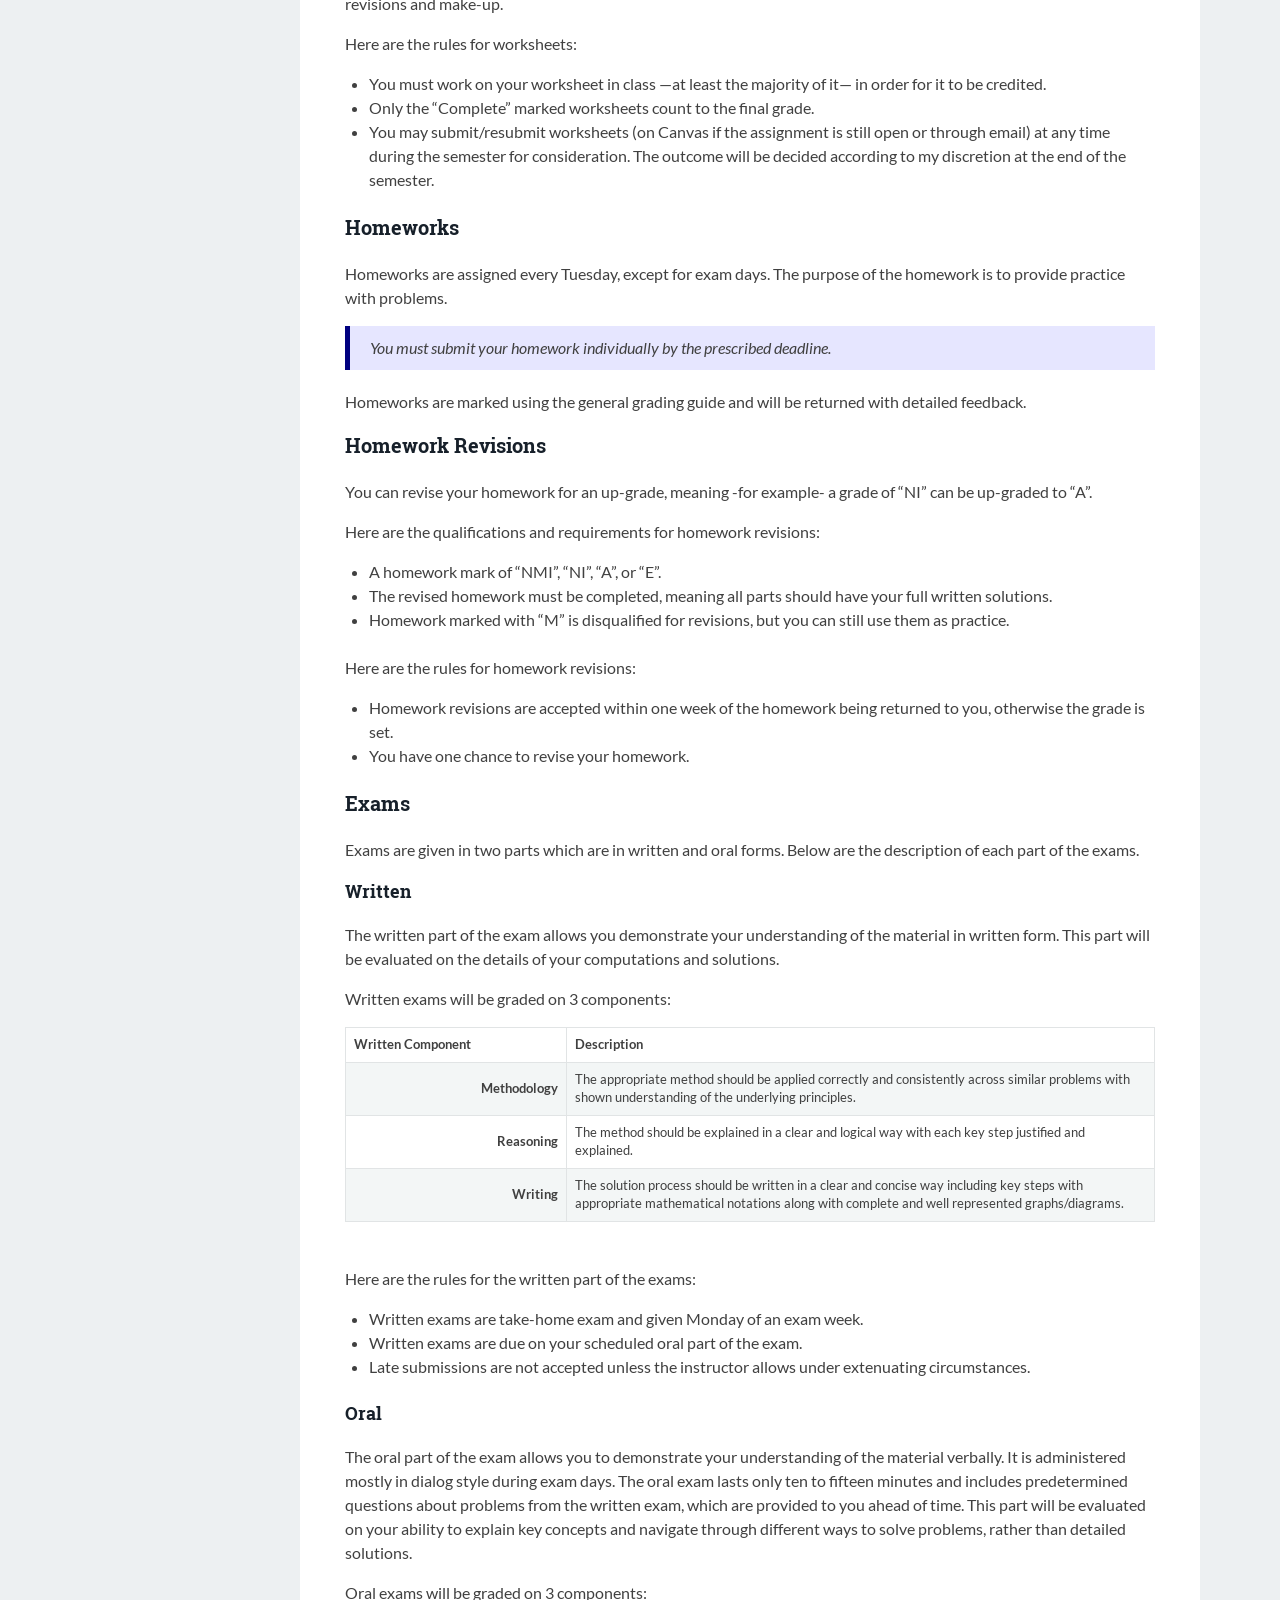
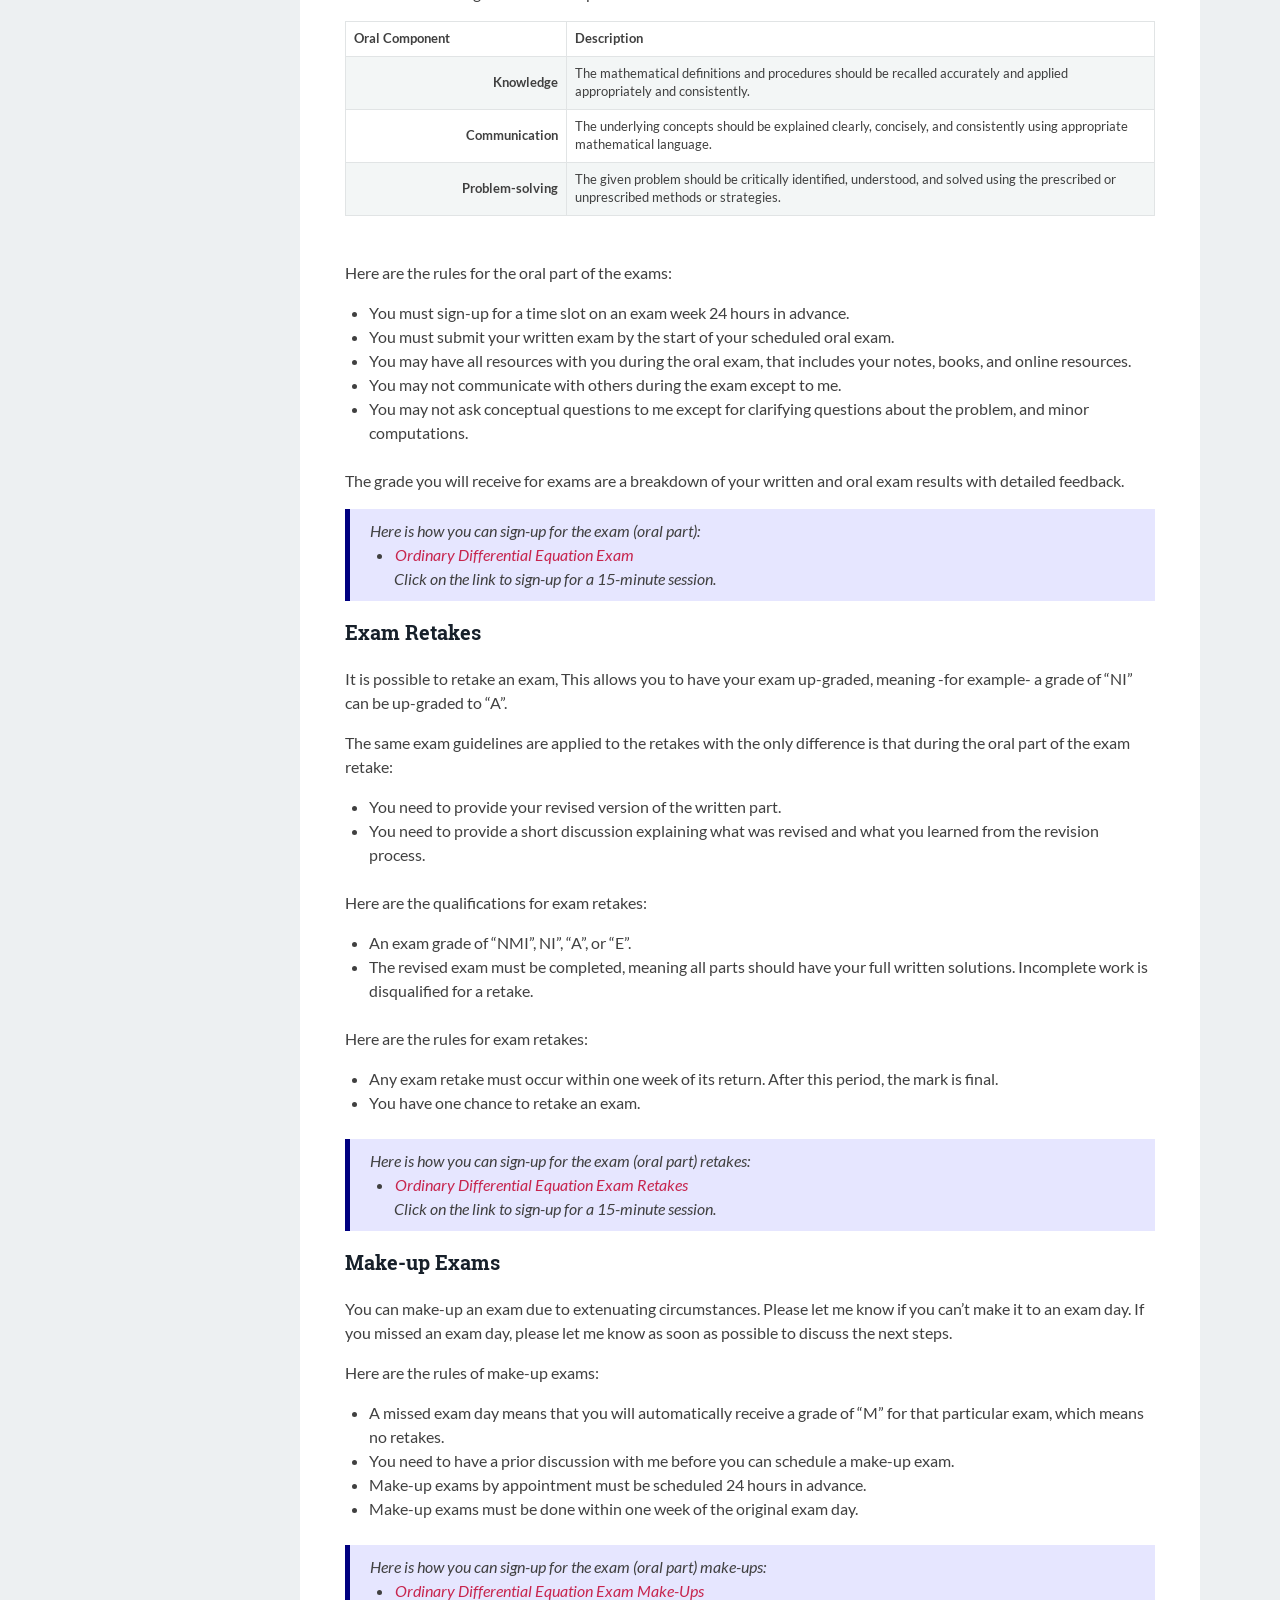
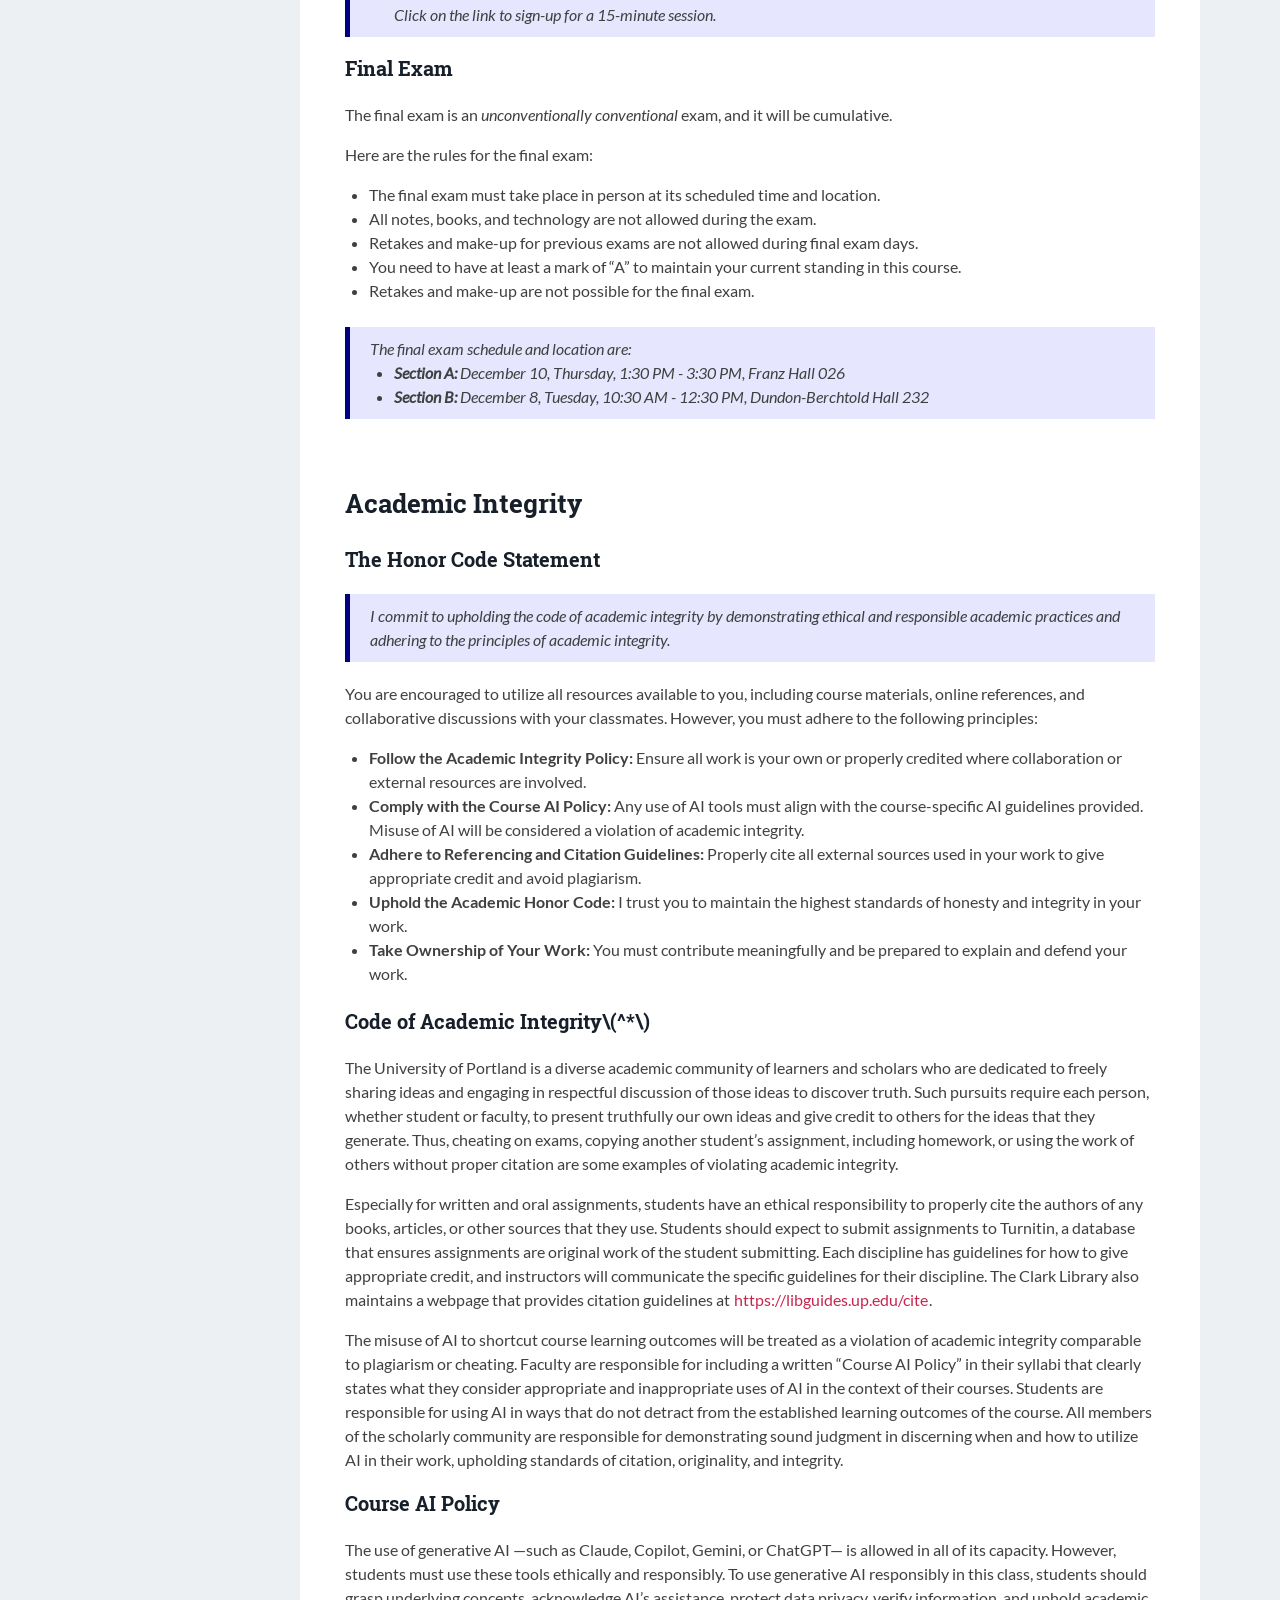
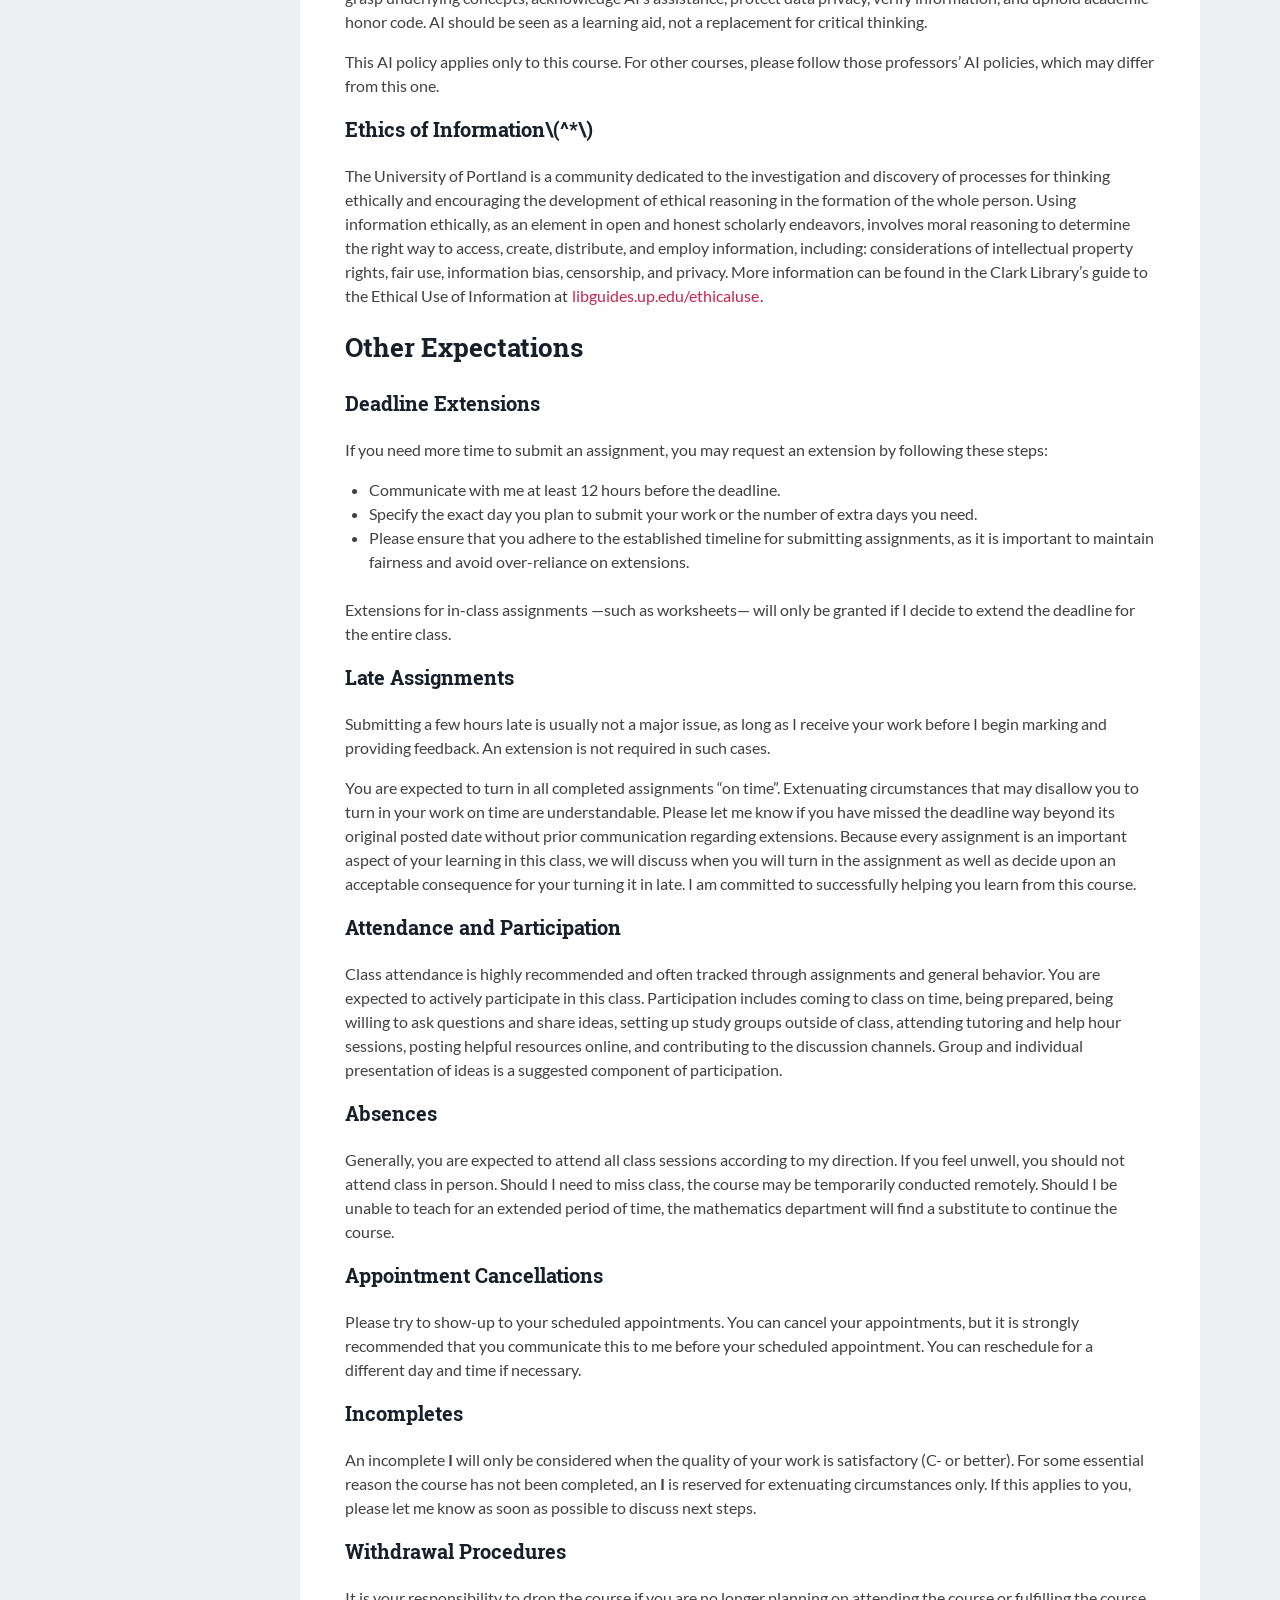
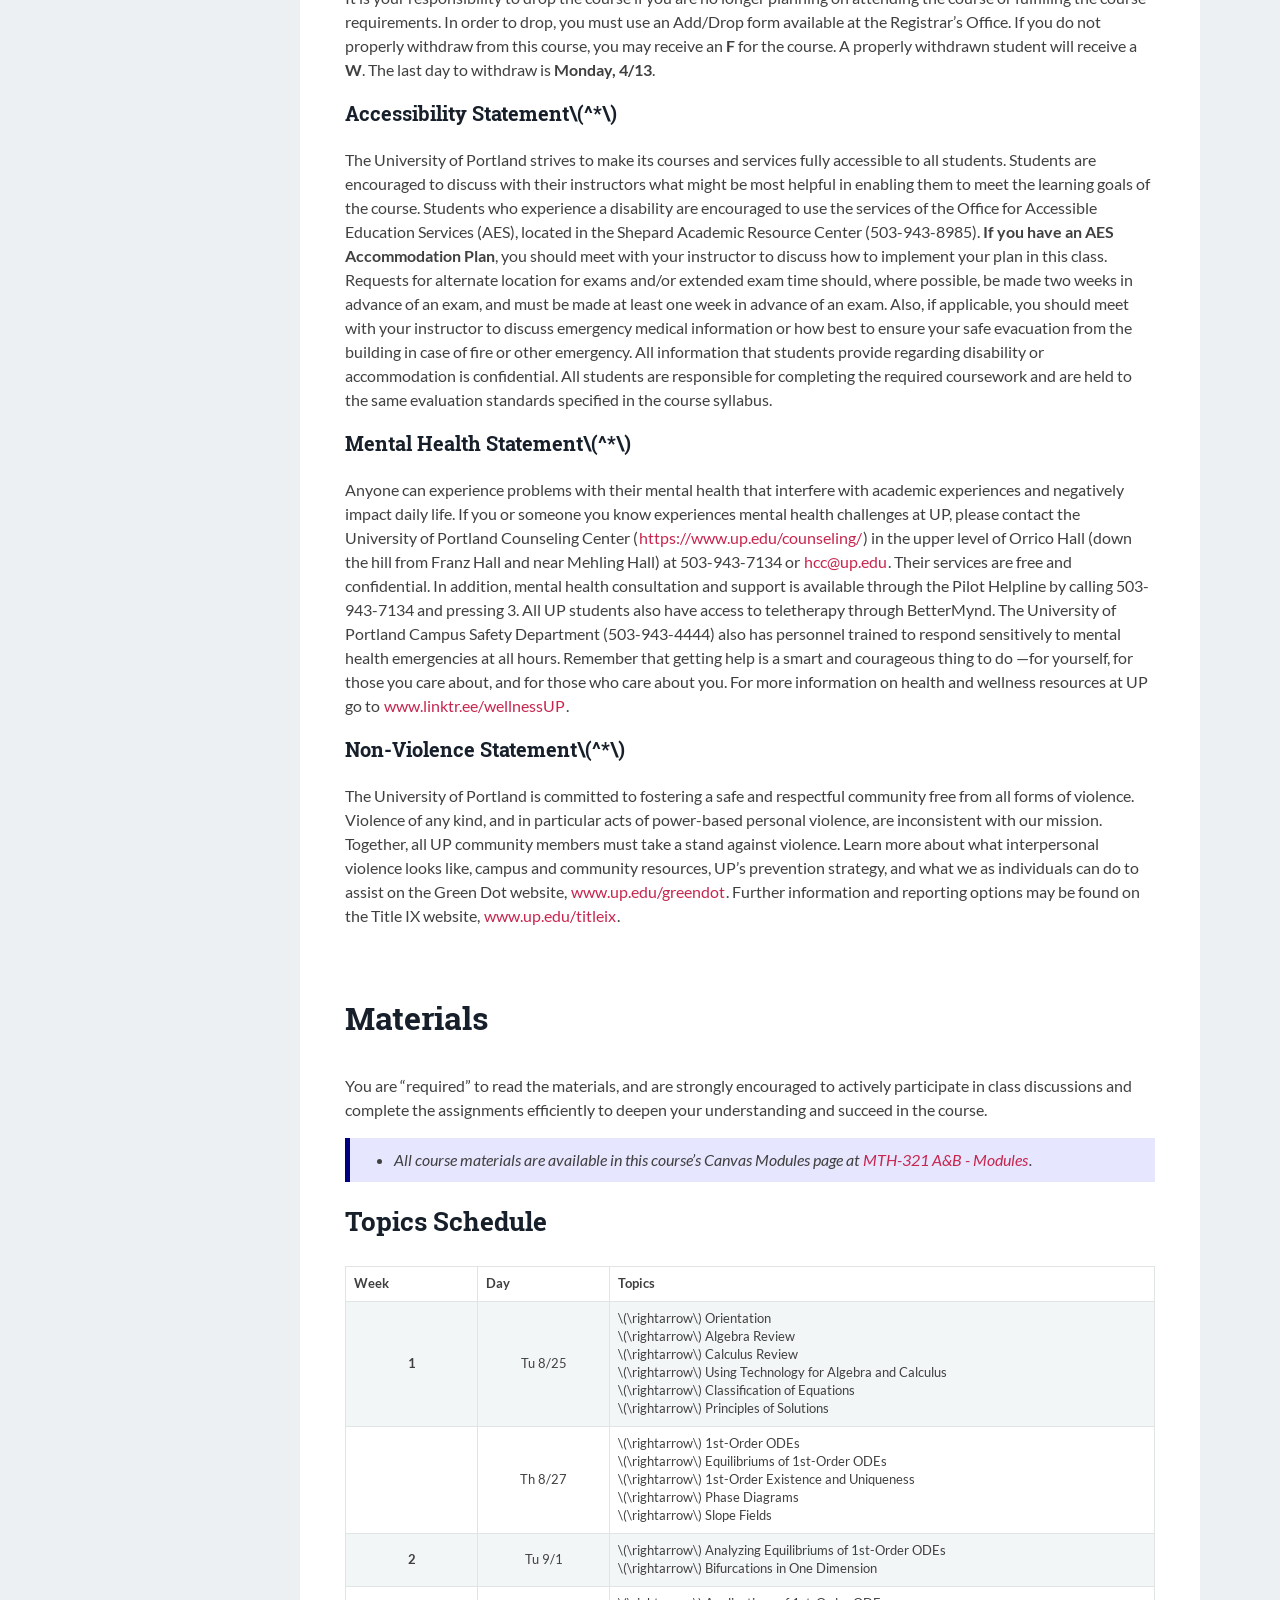
==== commit c6242956: "syllabus update" ====
--- a/docs/index.html
+++ b/docs/index.html
@@ -9,7 +9,7 @@
     
     <title>MTH-321: Ordinary Differential Equations</title>
 
-        <script src="site_libs/header-attrs-2.31/header-attrs.js"></script>
+        <script src="site_libs/header-attrs-2.29/header-attrs.js"></script>
         <script src="site_libs/jquery-3.6.0/jquery-3.6.0.min.js"></script>
         <meta name="viewport" content="width=device-width, initial-scale=1" />
         <link href="site_libs/bootstrap-3.3.7/css/bootstrap.min.css" rel="stylesheet" />
@@ -177,7 +177,7 @@
 Made with <a href="https://cran.r-project.org/" target="_blank">R</a>
 and <a href="https://rmarkdown.rstudio.com/"
 target="_blank">RMarkdown</a><br />
-Last updated on August 28, 2026</div></p>
+Last updated on August 30, 2026</div></p>
                       </div>
    </div>
      
@@ -782,20 +782,21 @@
 end-of-day. Your name must exist in your worksheet and the names of your
 collaborators.</p>
 </blockquote>
-<p>Worksheets are marked mostly on completion, and partially on
-correctness. It will be marked pass, fail, or absent, there will no
-detailed feedback on worksheets, and no opportunities for revisions and
-make-up.</p>
+<p>Worksheets will be marked mostly on completion, and partially on
+correctness with marks “Complete”, “Incomplete”, “Missing” (present in
+class but no work submitted), “Not Missing” (absent in class but work is
+submitted), or “Absent” (absent in class and no work submitted). There
+will be no detailed feedback on worksheets, and no opportunities for
+revisions and make-up.</p>
 <p>Here are the rules for worksheets:</p>
 <ul>
 <li>You must work on your worksheet in class —at least the majority of
 it— in order for it to be credited.</li>
-<li>If you are absent in class on the day the worksheet is assigned,
-then it will be marked as absent for that particular worksheet,
-regardless of whether you worked on it or not.</li>
-<li>You may submit/resubmit absent marked worksheets at any time during
-the semester through email for consideration. The outcome will be
-decided according to my discretion at the end of the semester.</li>
+<li>Only the “Complete” marked worksheets count to the final grade.</li>
+<li>You may submit/resubmit worksheets (on Canvas if the assignment is
+still open or through email) at any time during the semester for
+consideration. The outcome will be decided according to my discretion at
+the end of the semester.</li>
 </ul>
 </div>
 <div id="homeworks" class="section level3">
@@ -1767,7 +1768,7 @@
 </div>
 <div id="books-online-resources-lists" class="section level2">
 <h2>Books &amp; Online Resources Lists</h2>
-<div id="refs" class="references csl-bib-body" entry-spacing="0">
+<div id="refs" class="references csl-bib-body">
 <div id="ref-trench2013elementary" class="csl-entry">
 <div class="csl-left-margin">1. </div><div
 class="csl-right-inline">Trench, W. F. (2013) <a
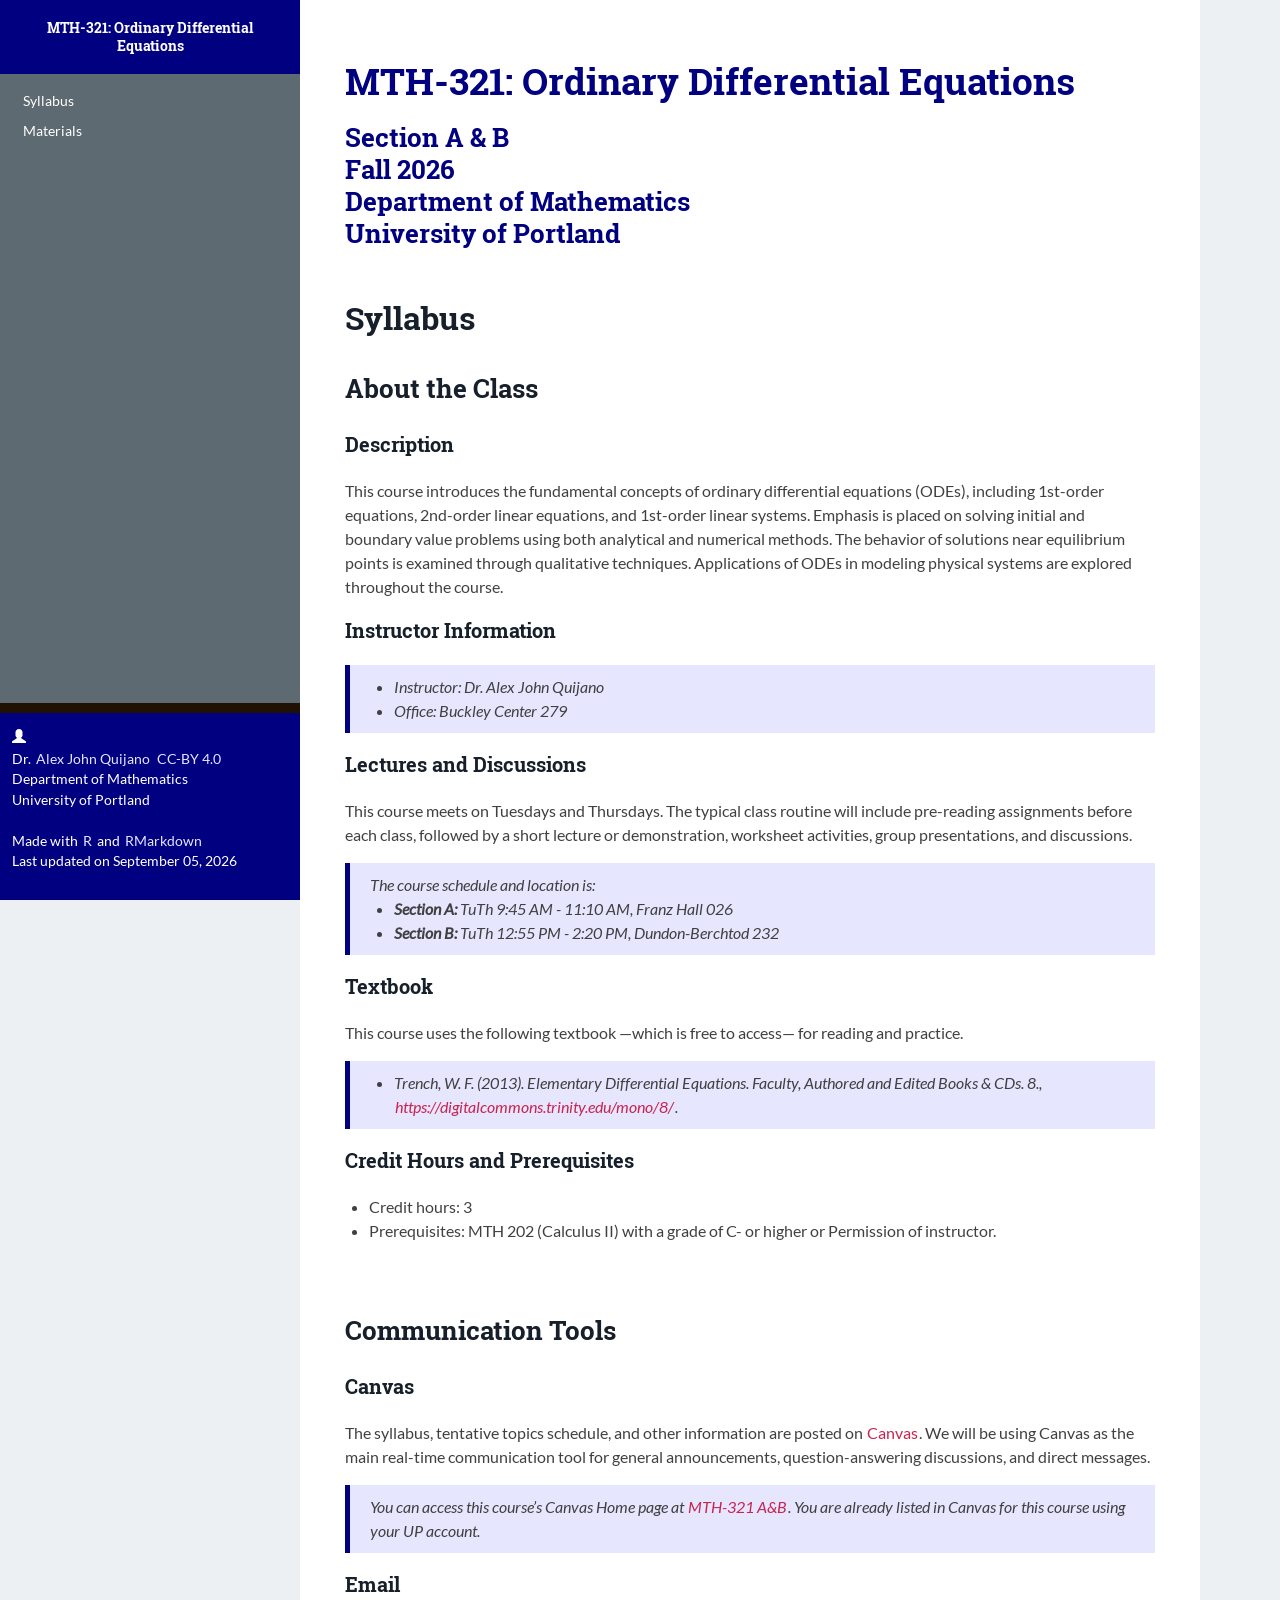
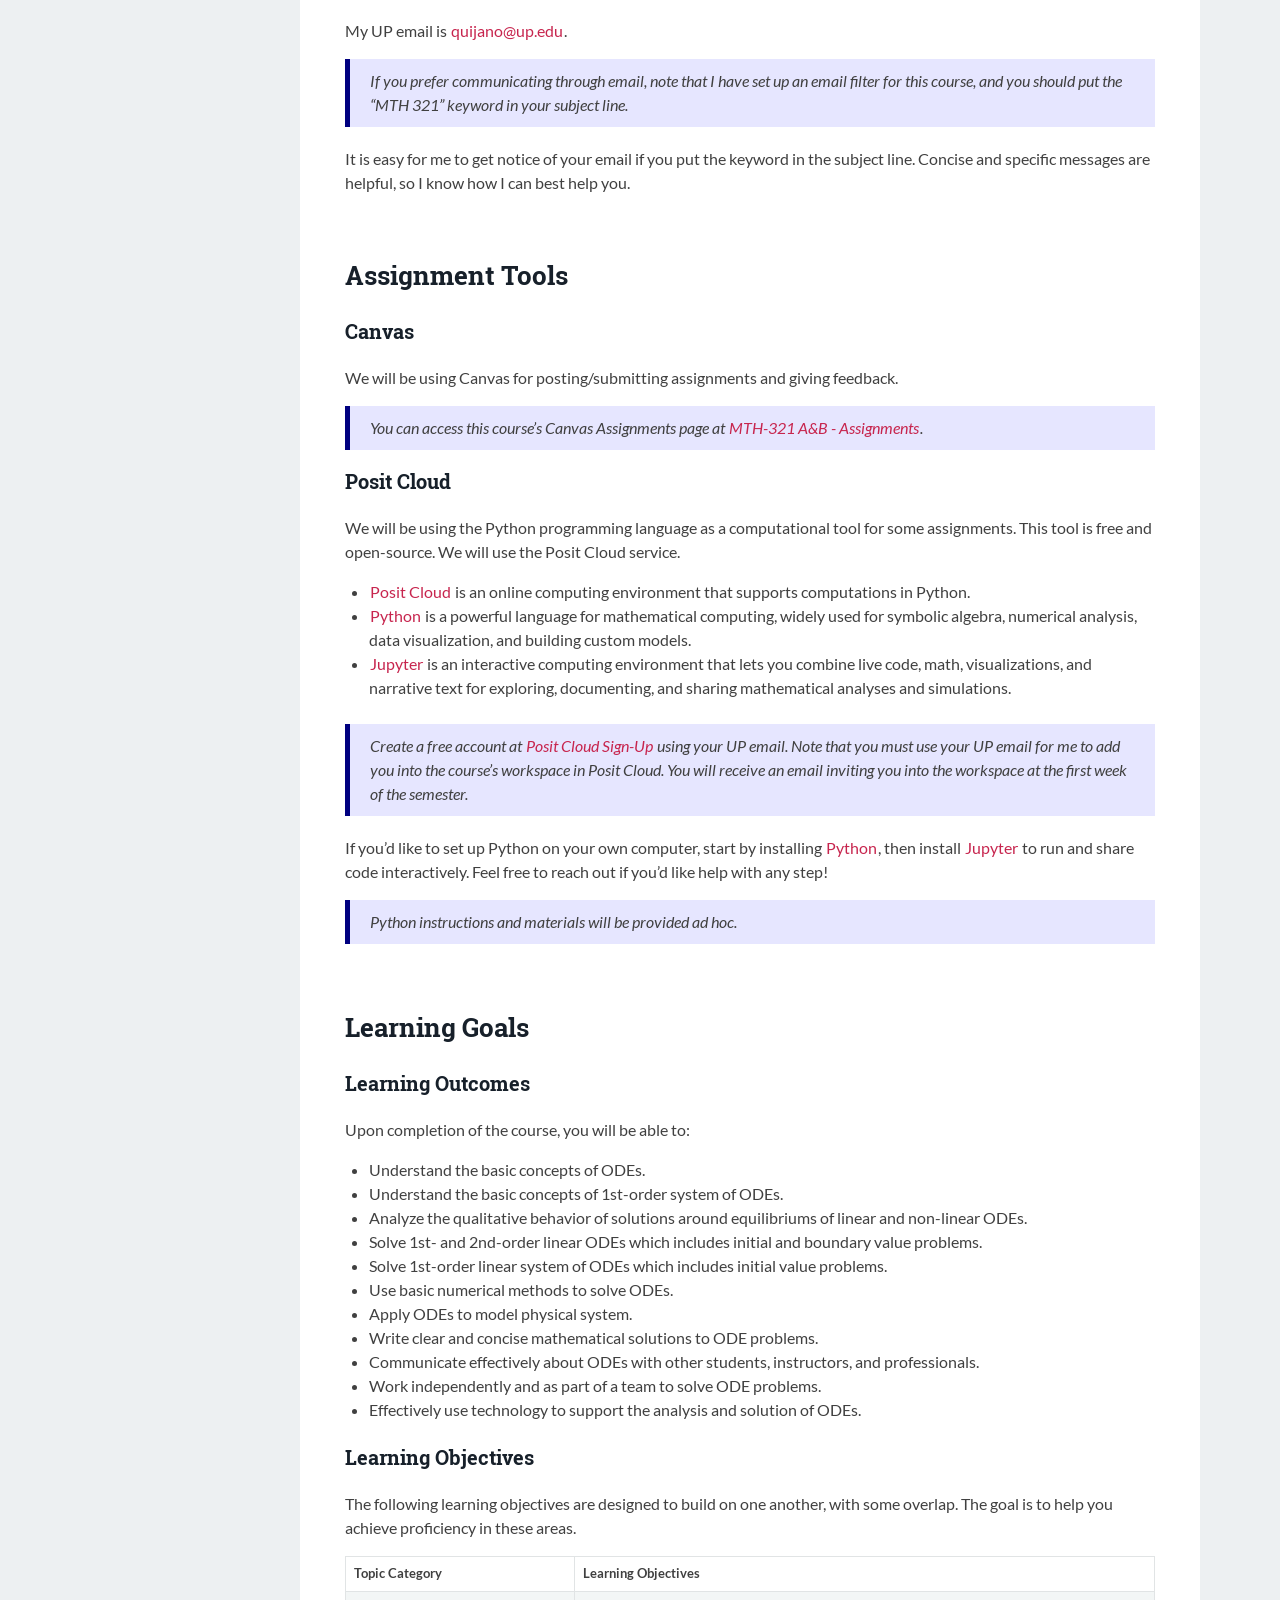
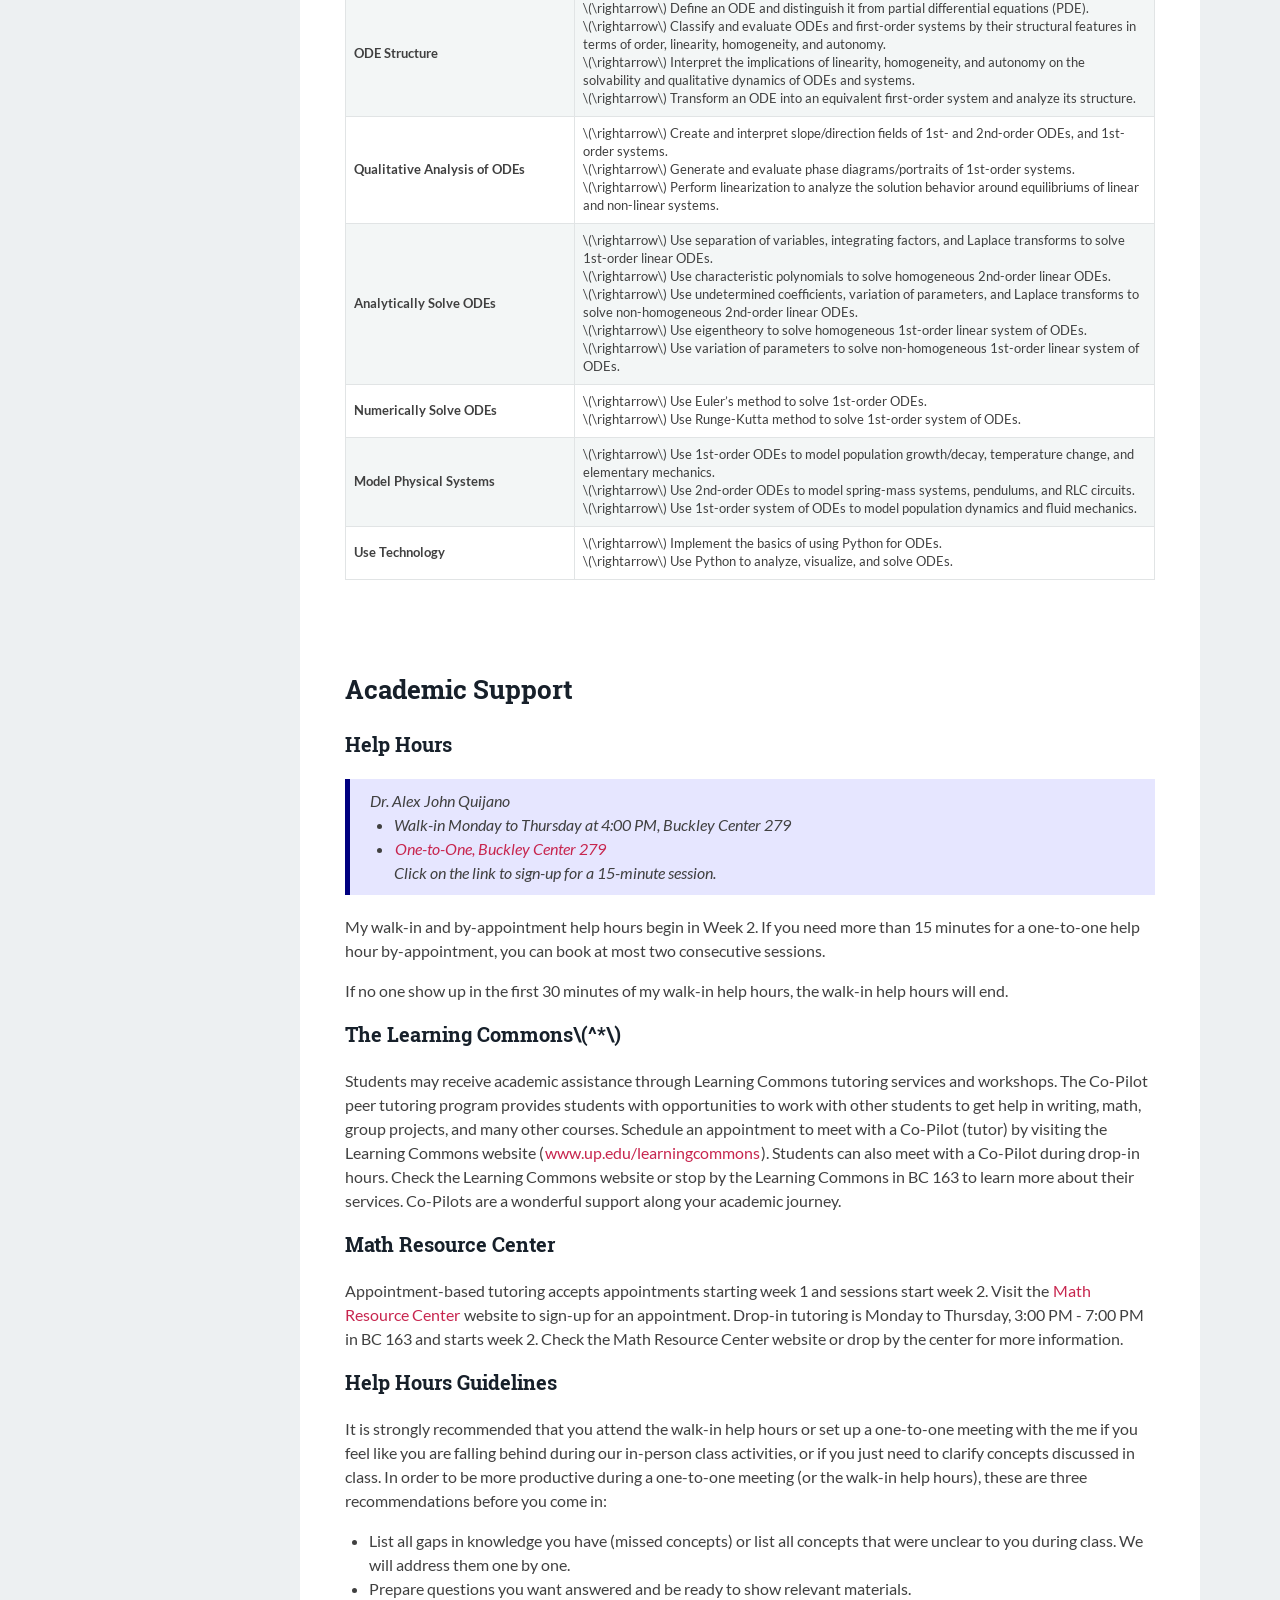
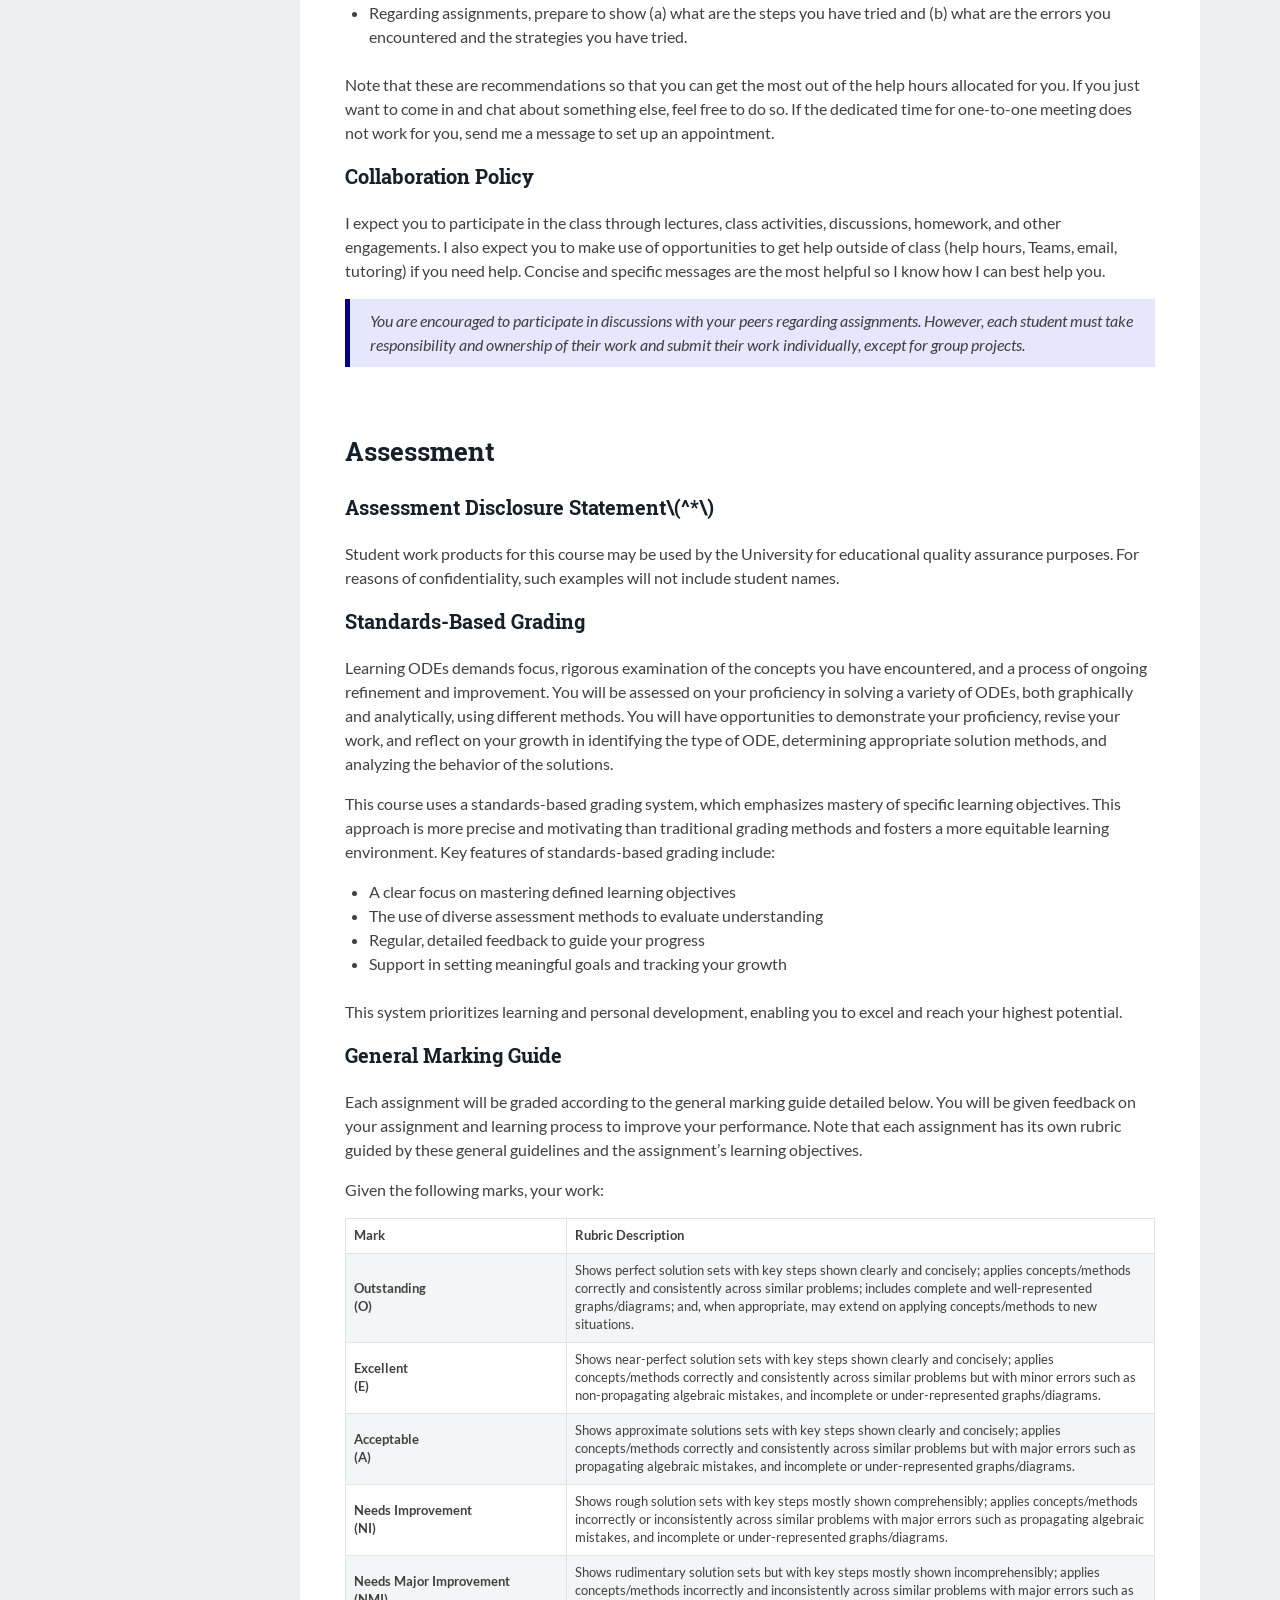
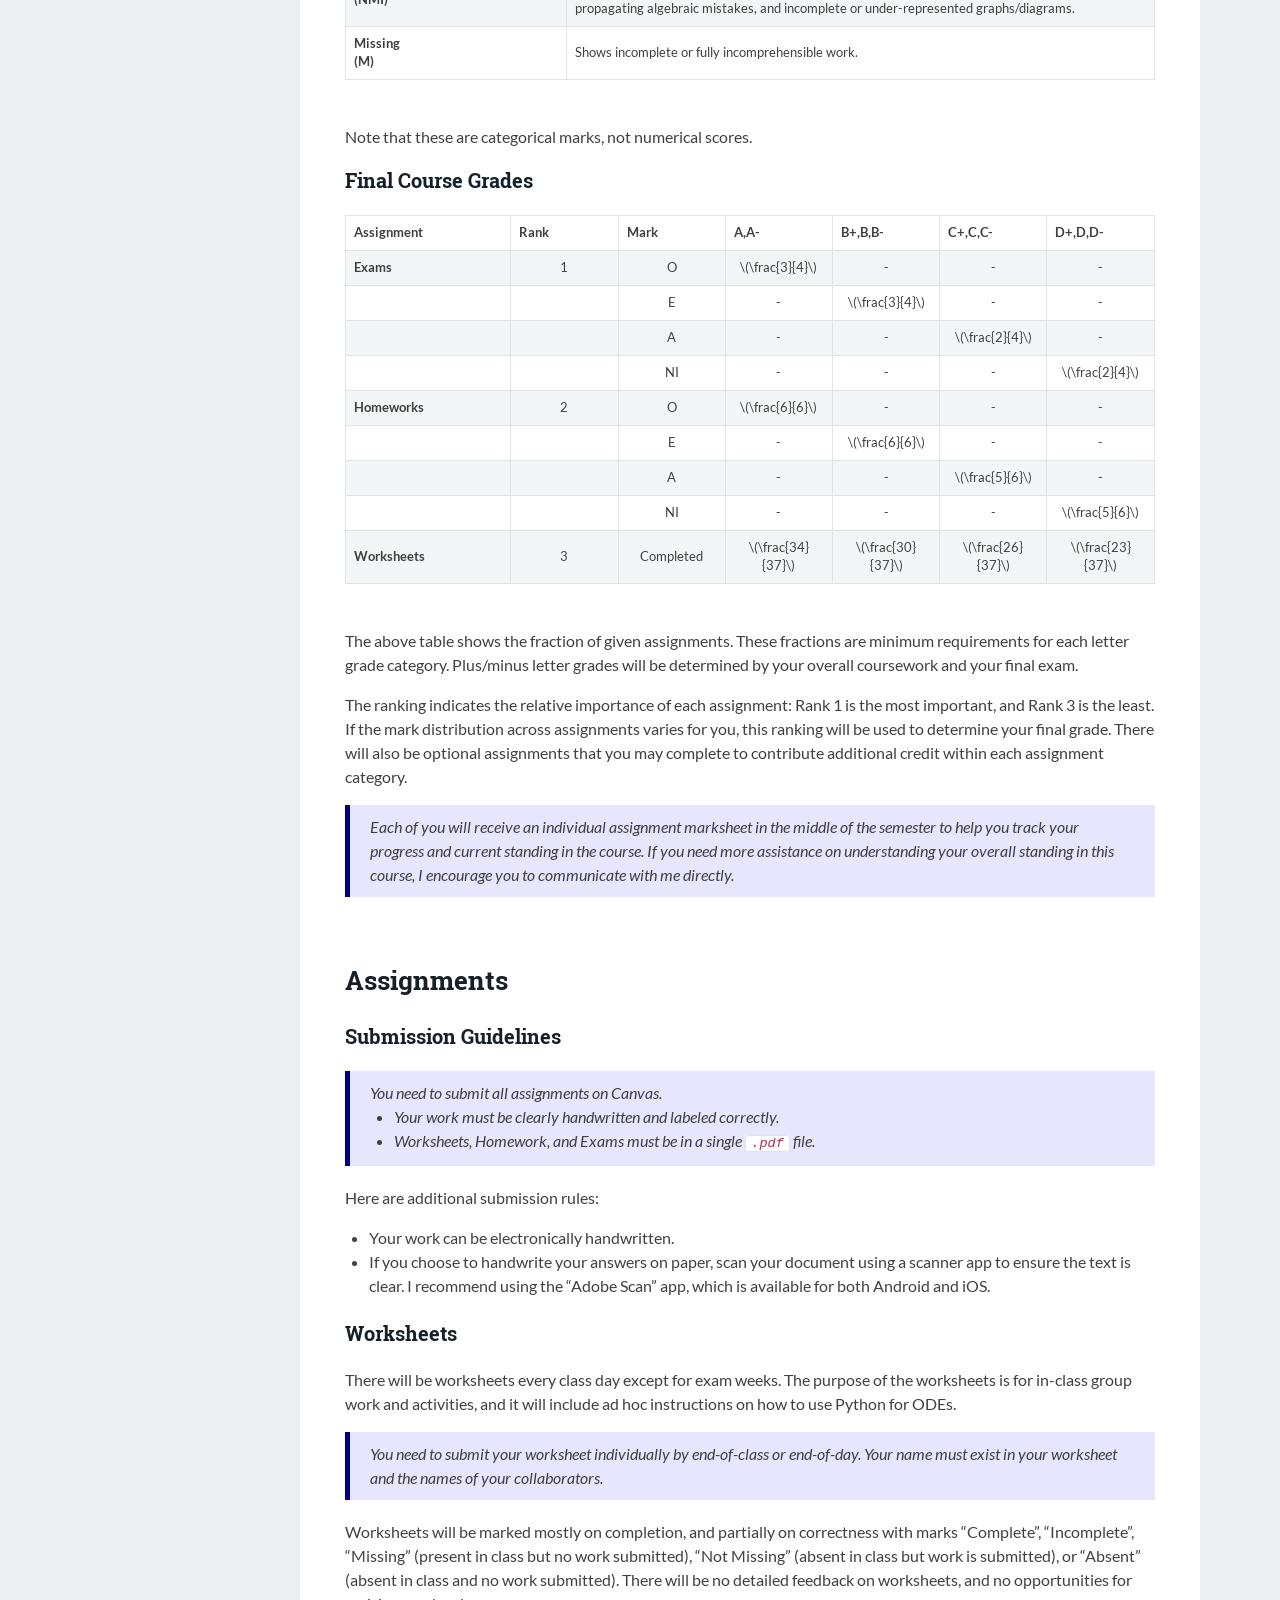
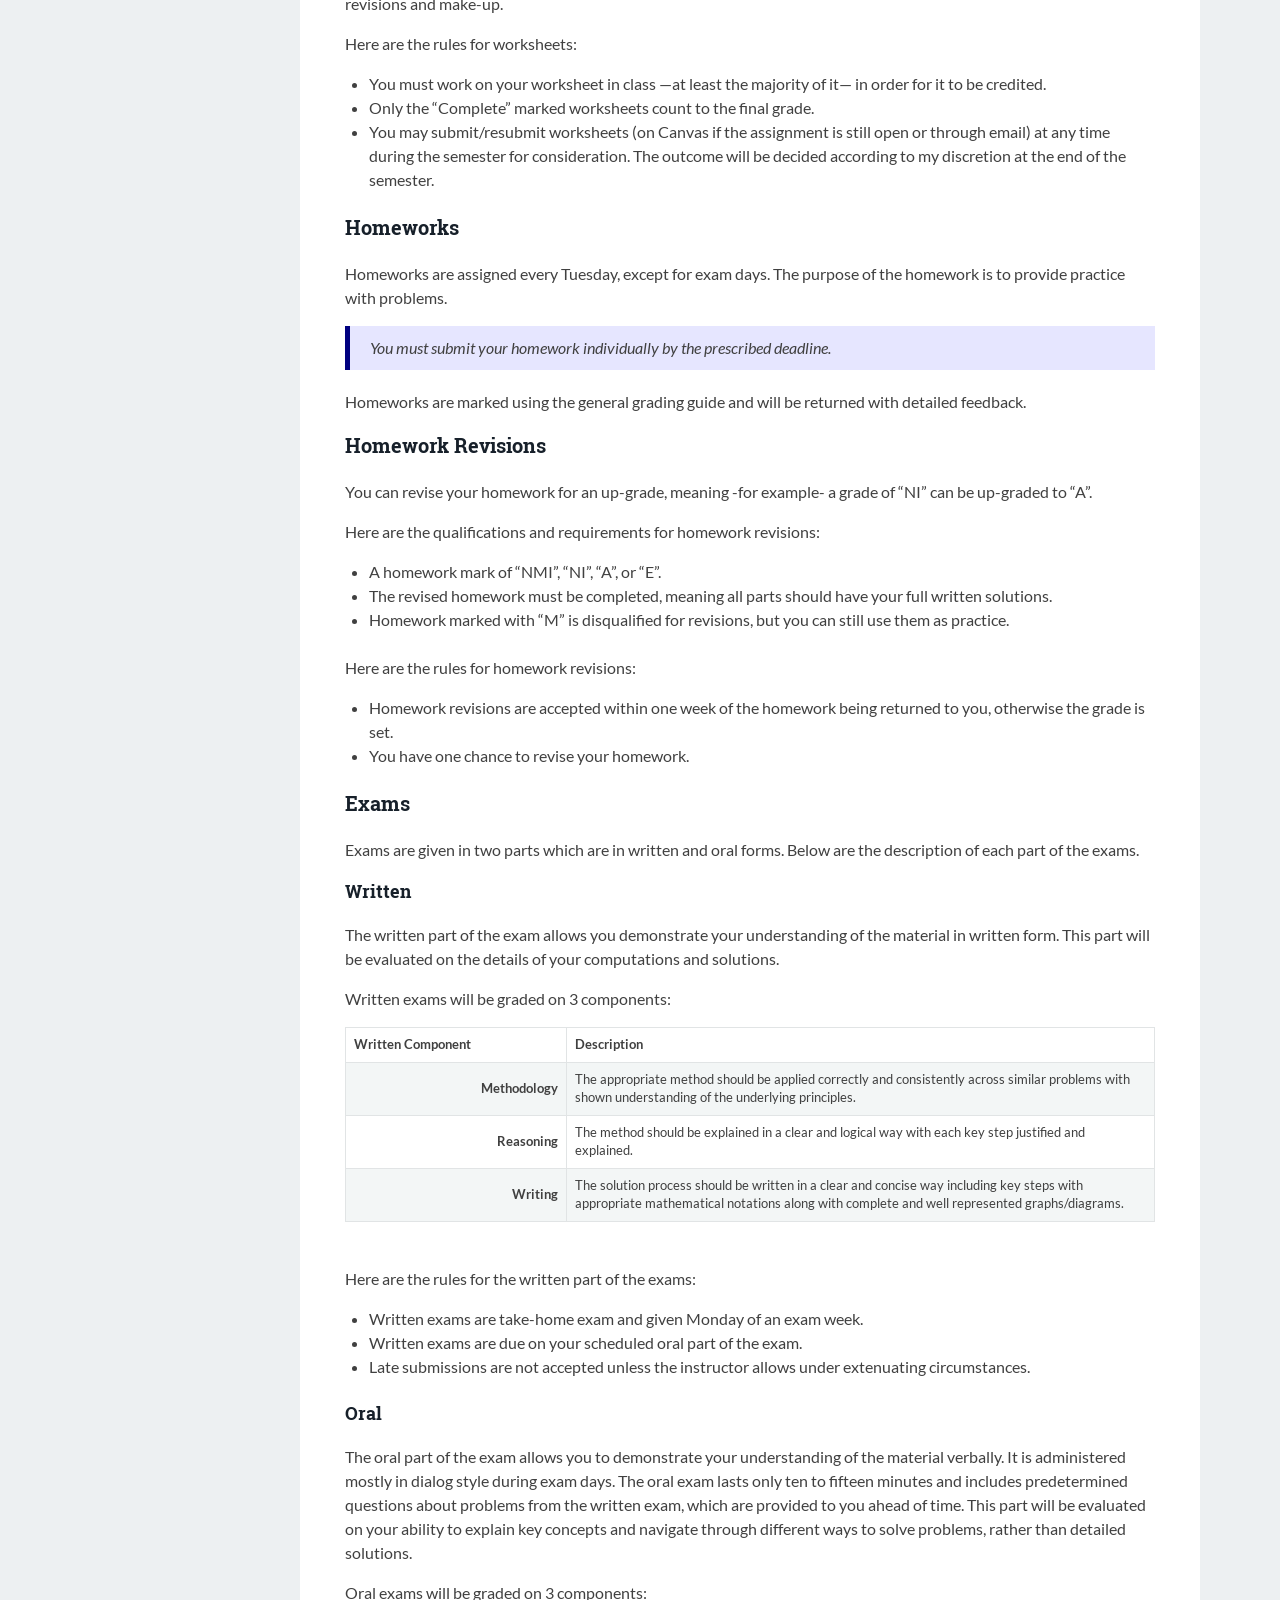
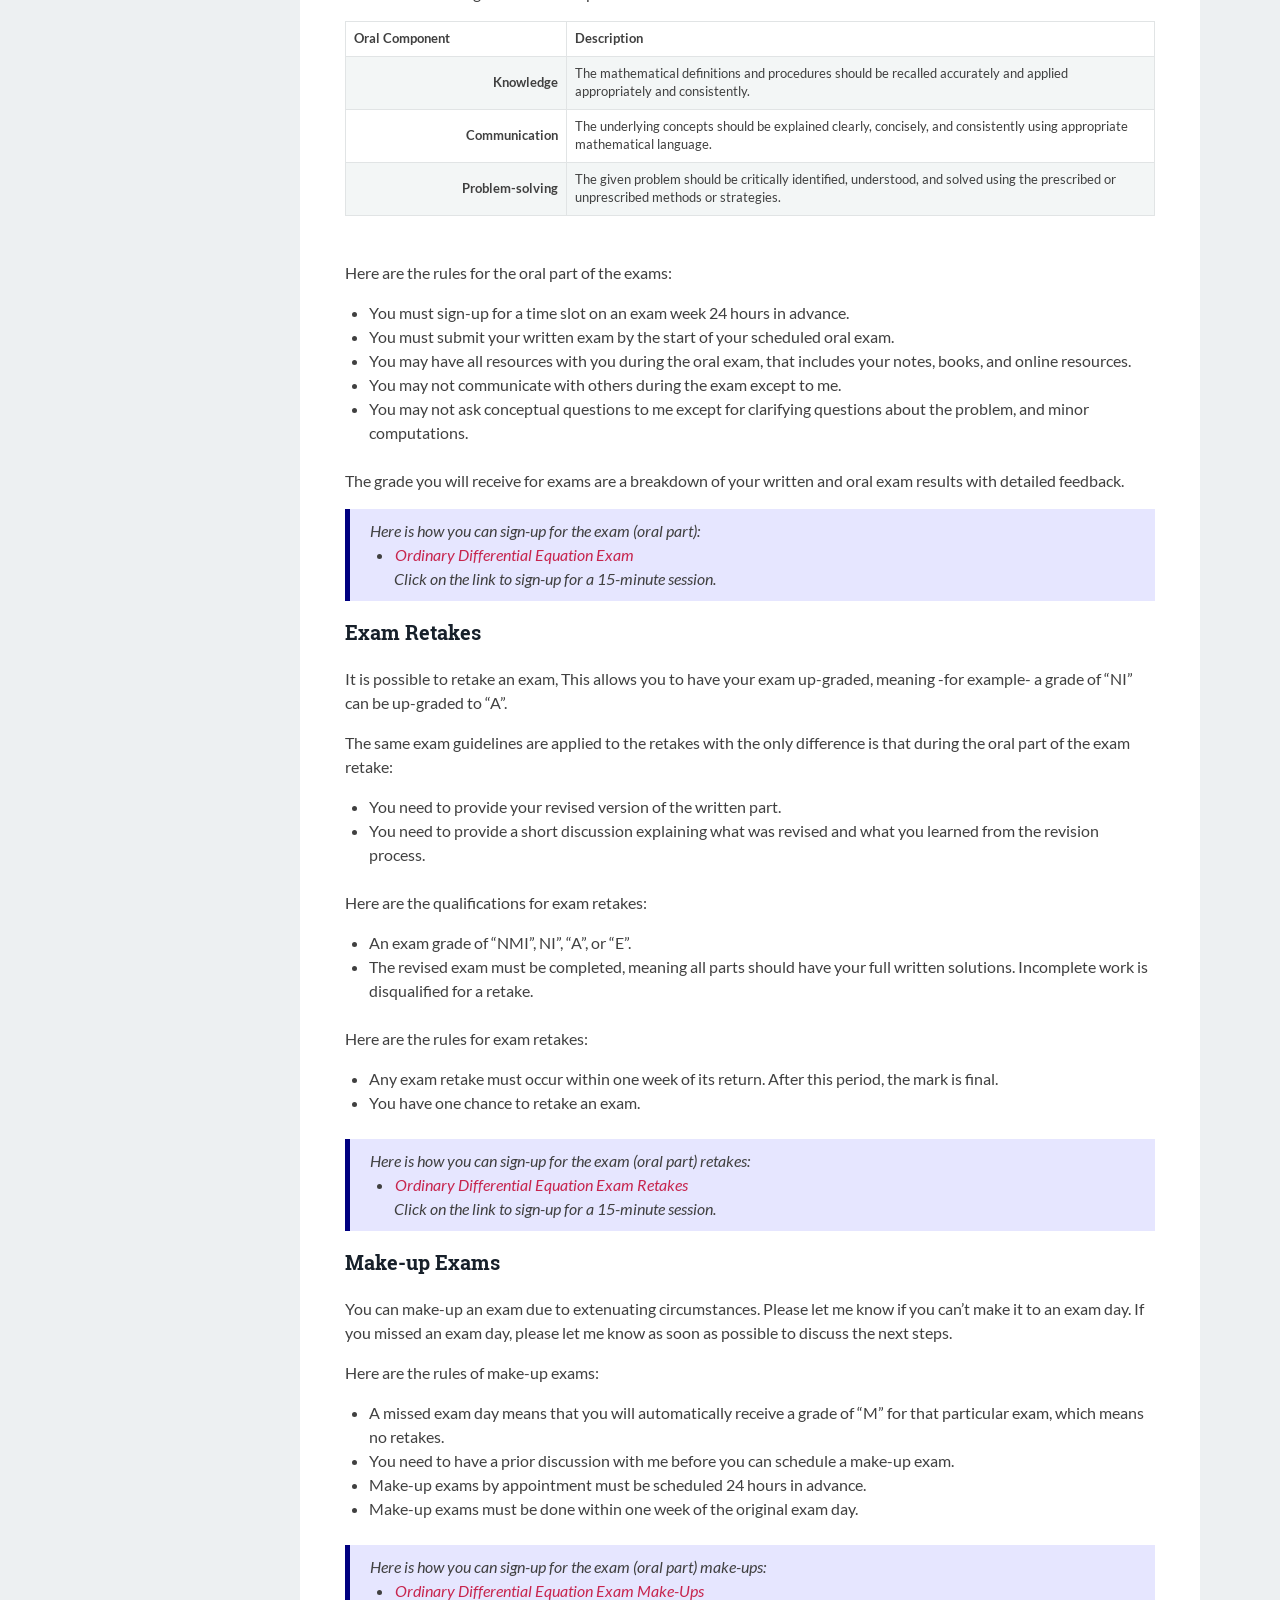
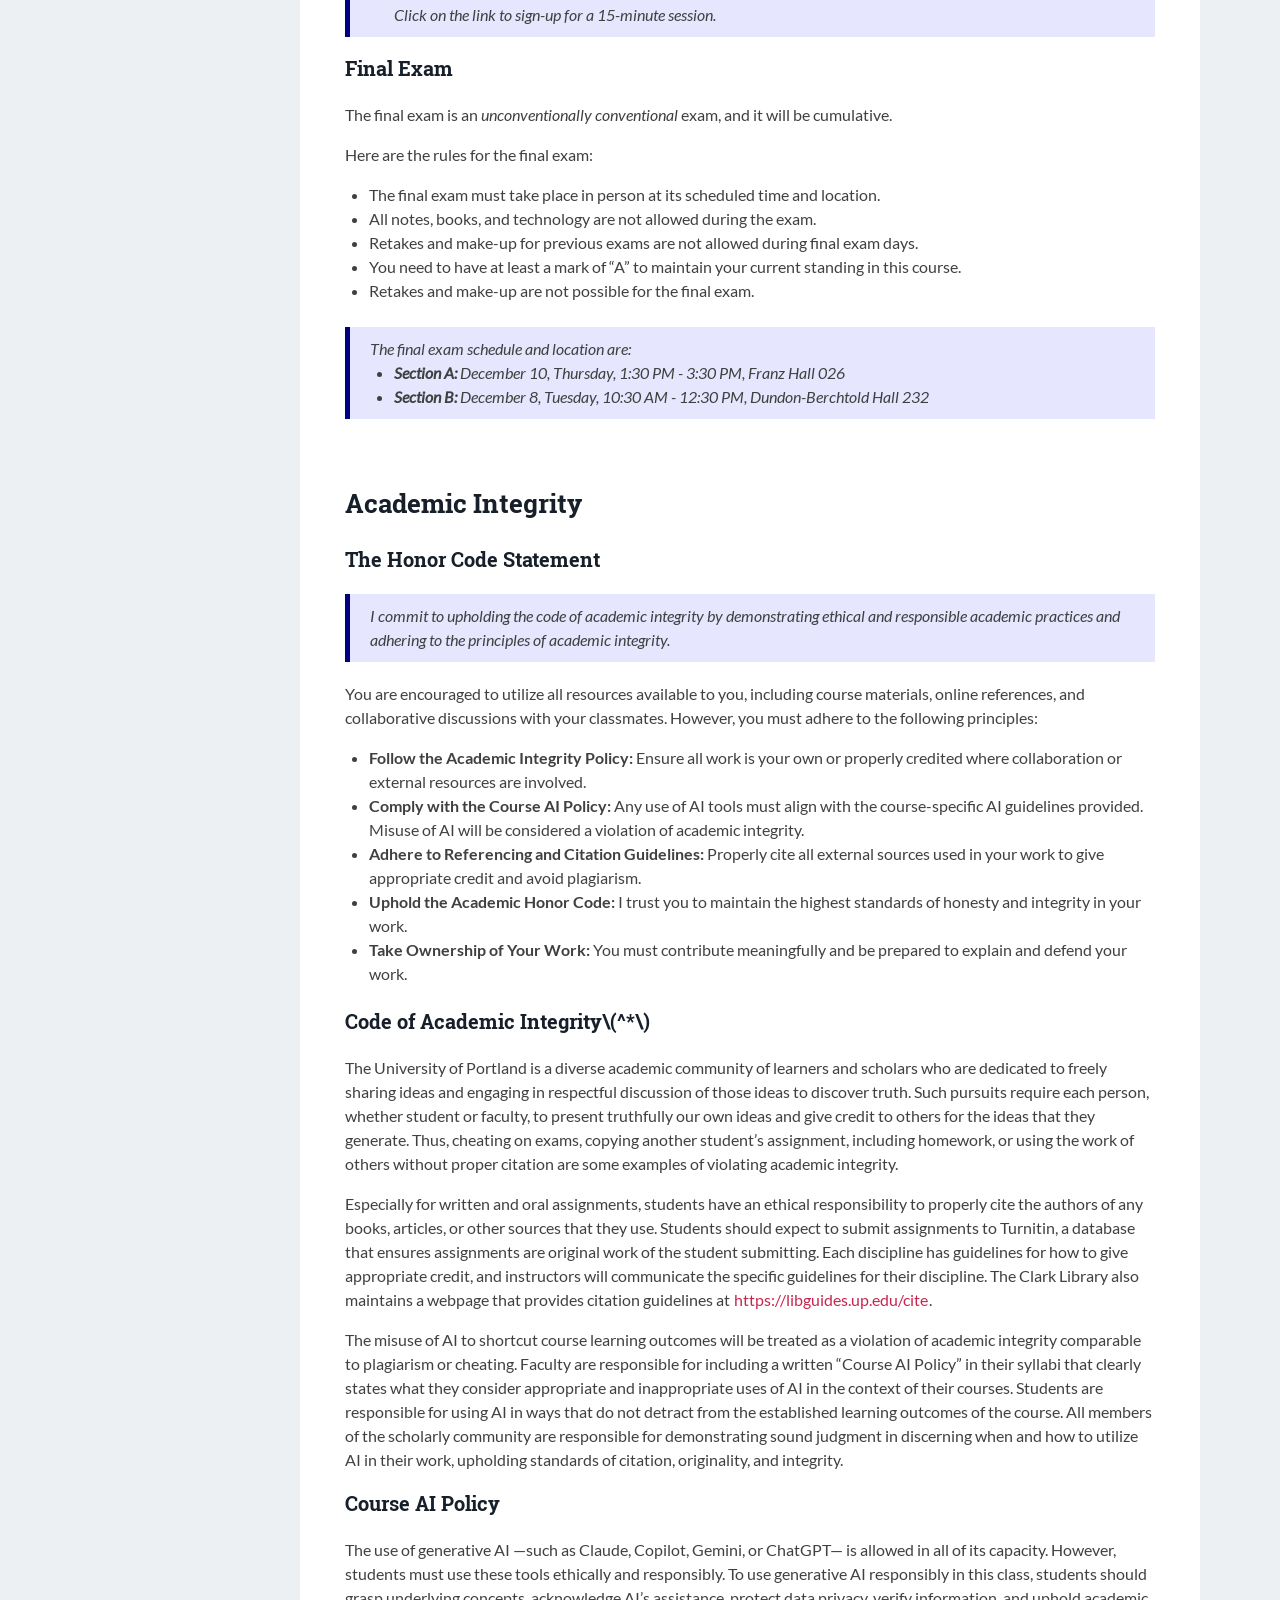
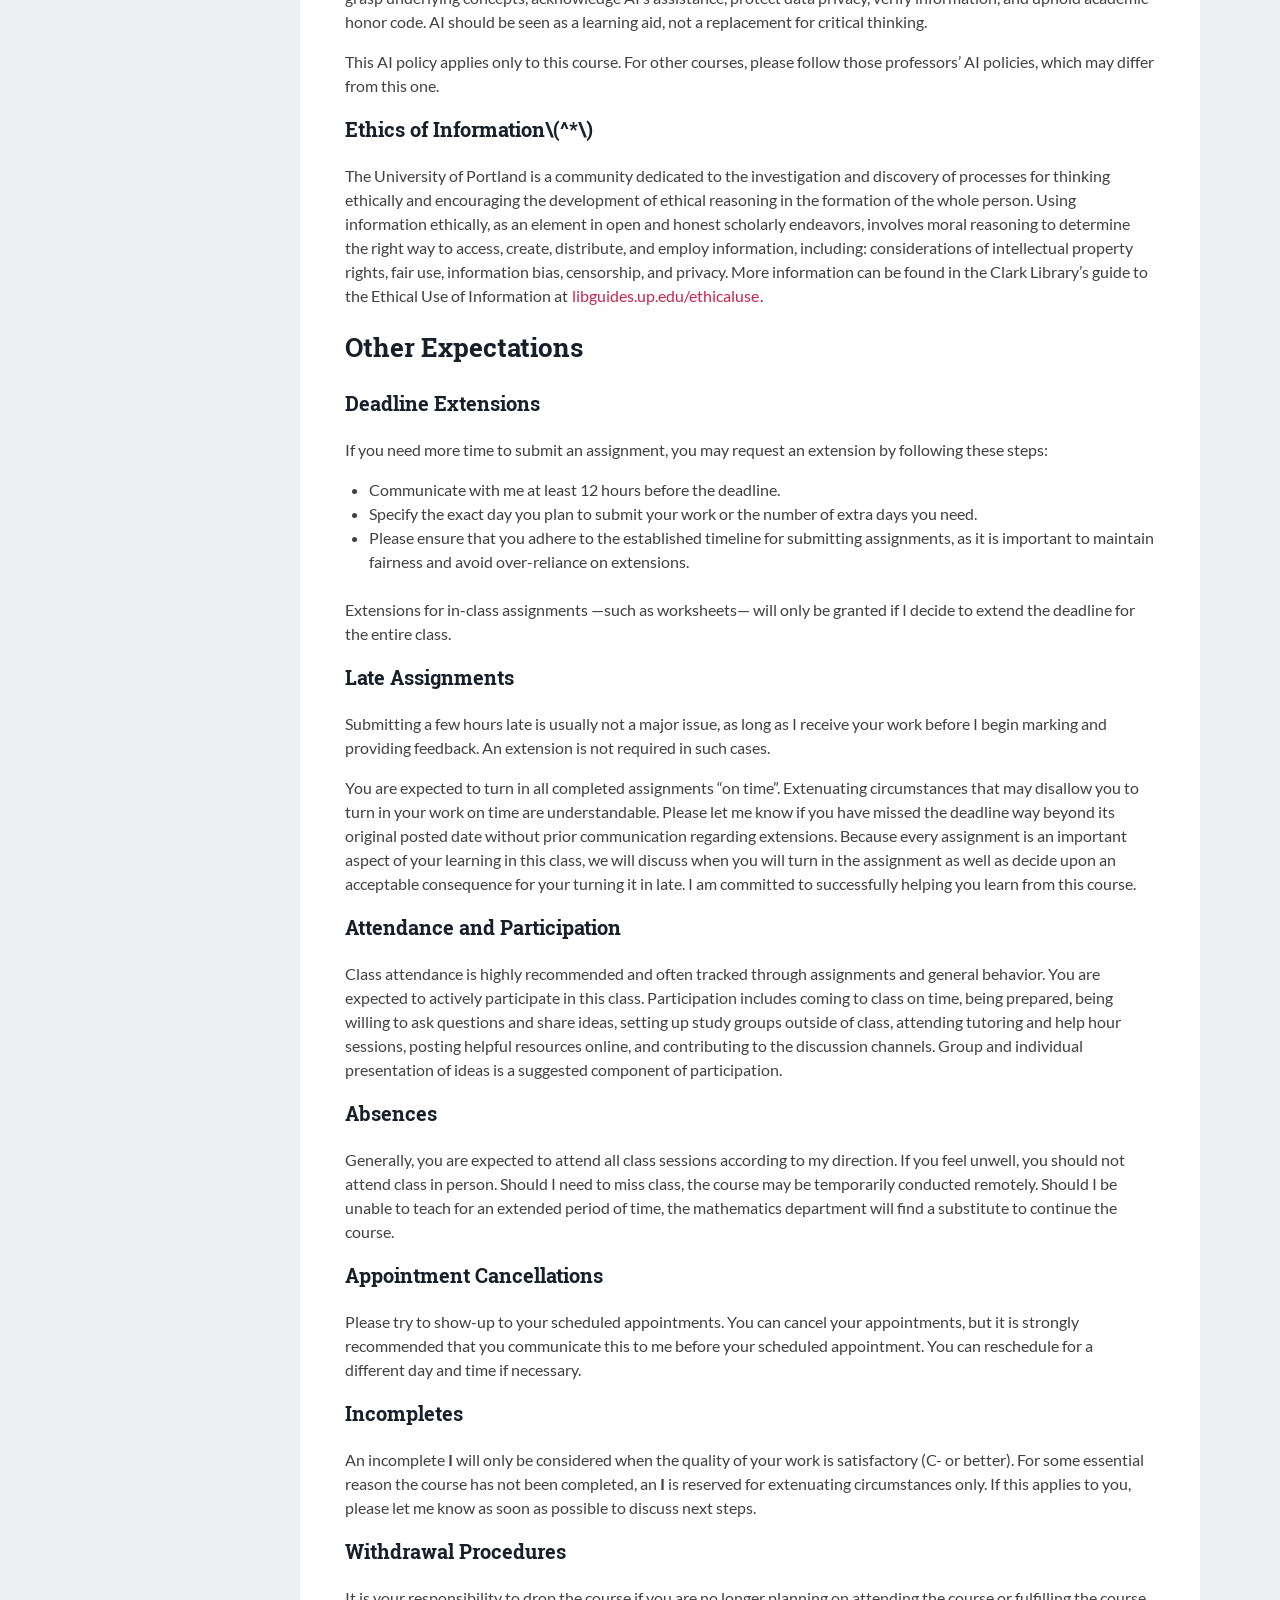
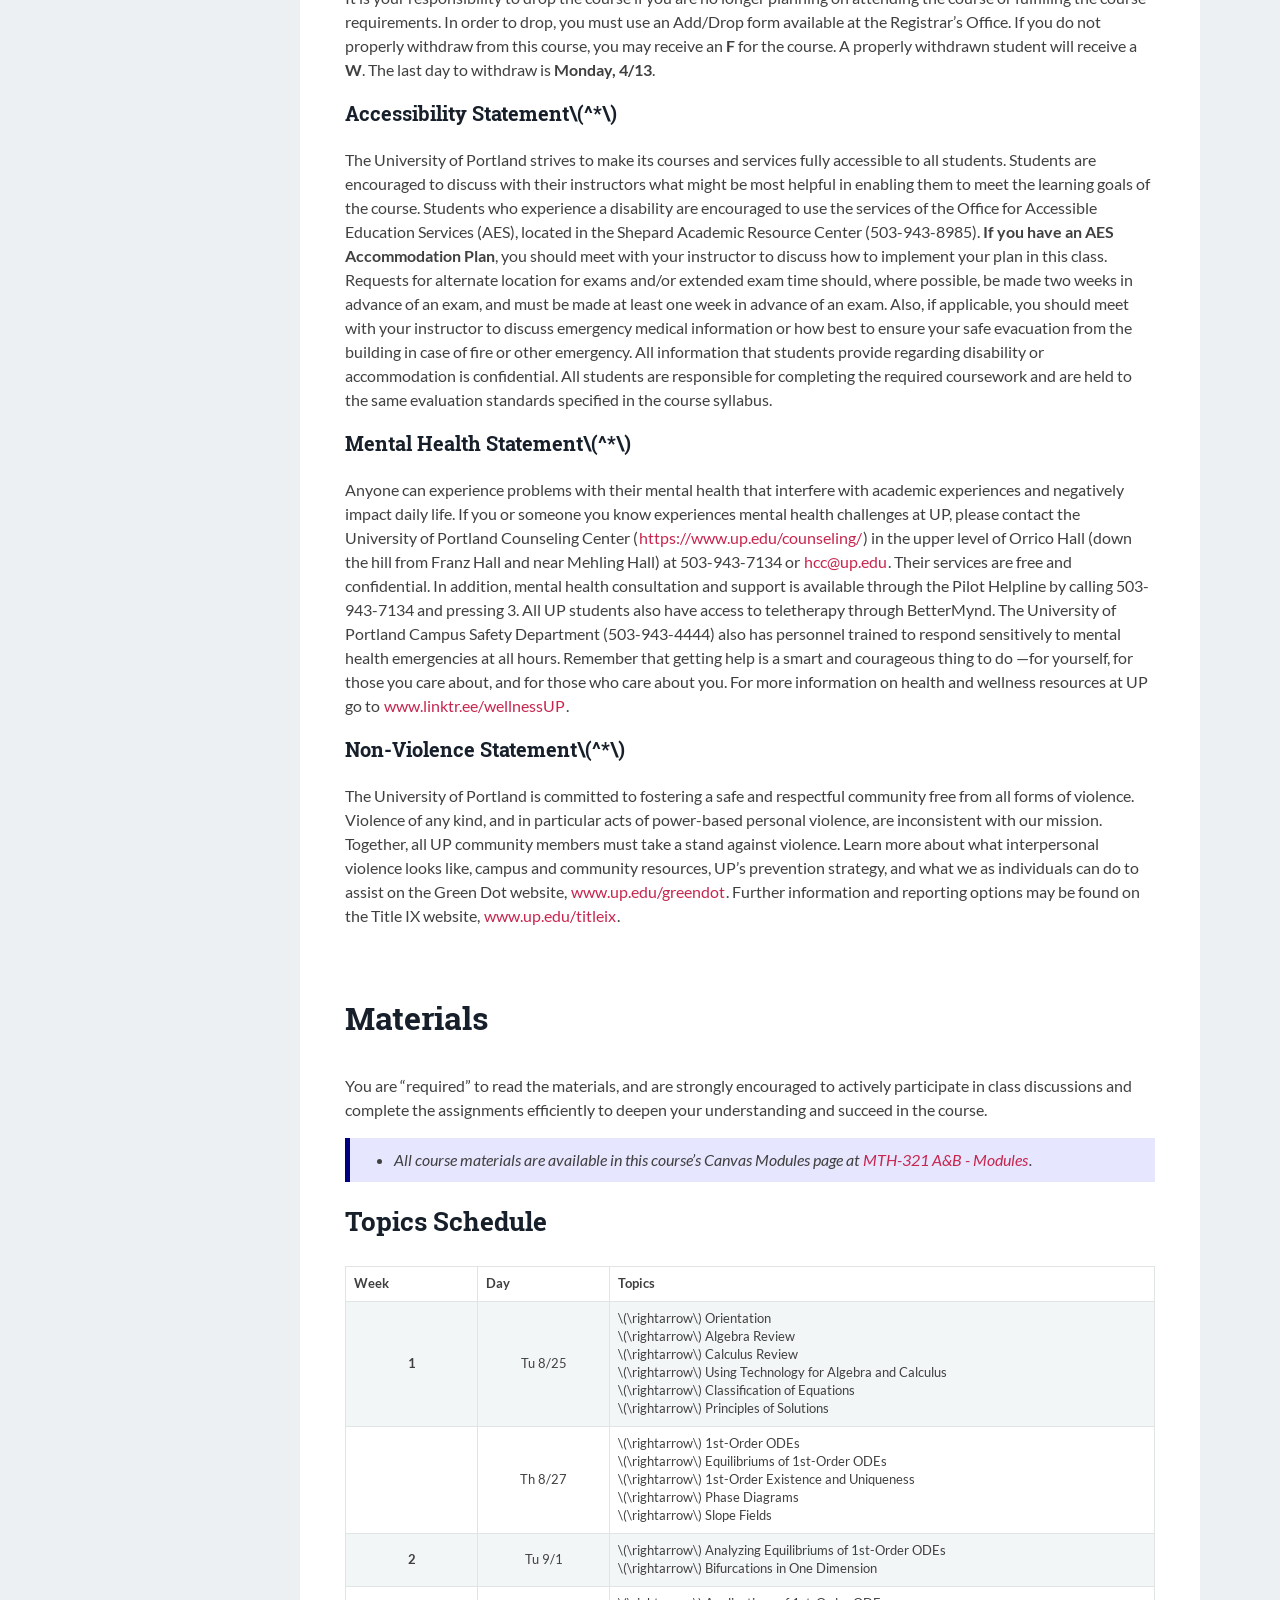
==== commit 64dc2c69: "minor updates" ====
--- a/docs/index.html
+++ b/docs/index.html
@@ -177,7 +177,7 @@
 Made with <a href="https://cran.r-project.org/" target="_blank">R</a>
 and <a href="https://rmarkdown.rstudio.com/"
 target="_blank">RMarkdown</a><br />
-Last updated on August 30, 2026</div></p>
+Last updated on September 05, 2026</div></p>
                       </div>
    </div>
      
@@ -1330,7 +1330,8 @@
 <td align="center">Th 9/3</td>
 <td align="left"><span class="math inline">\(\rightarrow\)</span>
 Applications of 1st-Order ODEs<br><span
-class="math inline">\(\rightarrow\)</span> Euler’s Method</td>
+class="math inline">\(\rightarrow\)</span> Euler’s Method
+(Optional)</td>
 </tr>
 <tr class="odd">
 <td align="center"><strong>3</strong></td>
@@ -1436,7 +1437,8 @@
 <td align="center">Tu 10/27</td>
 <td align="left"><span class="math inline">\(\rightarrow\)</span>
 Applications of 2nd-Order ODEs &amp; Systems of 1st-Order ODEs<br><span
-class="math inline">\(\rightarrow\)</span> Runge-Kutta Method</td>
+class="math inline">\(\rightarrow\)</span> Runge-Kutta Method
+(Optional)</td>
 </tr>
 <tr class="even">
 <td align="center"></td>
@@ -1606,7 +1608,7 @@
 <td align="left">Ch. 4.1-4.3 <span class="citation">[1]</span></td>
 </tr>
 <tr class="odd">
-<td align="left">Euler’s Method</td>
+<td align="left">Euler’s Method (Optional)</td>
 <td align="left">Ch. 3.1 <span class="citation">[1]</span></td>
 </tr>
 <tr class="even">
@@ -1699,7 +1701,7 @@
 <td align="left">Ch. 6.1-6.3 <span class="citation">[1]</span></td>
 </tr>
 <tr class="odd">
-<td align="left">Runge-Kutta Method</td>
+<td align="left">Runge-Kutta Method (Optional)</td>
 <td align="left">Ch. 3.2-3.3 <span class="citation">[1]</span></td>
 </tr>
 <tr class="even">
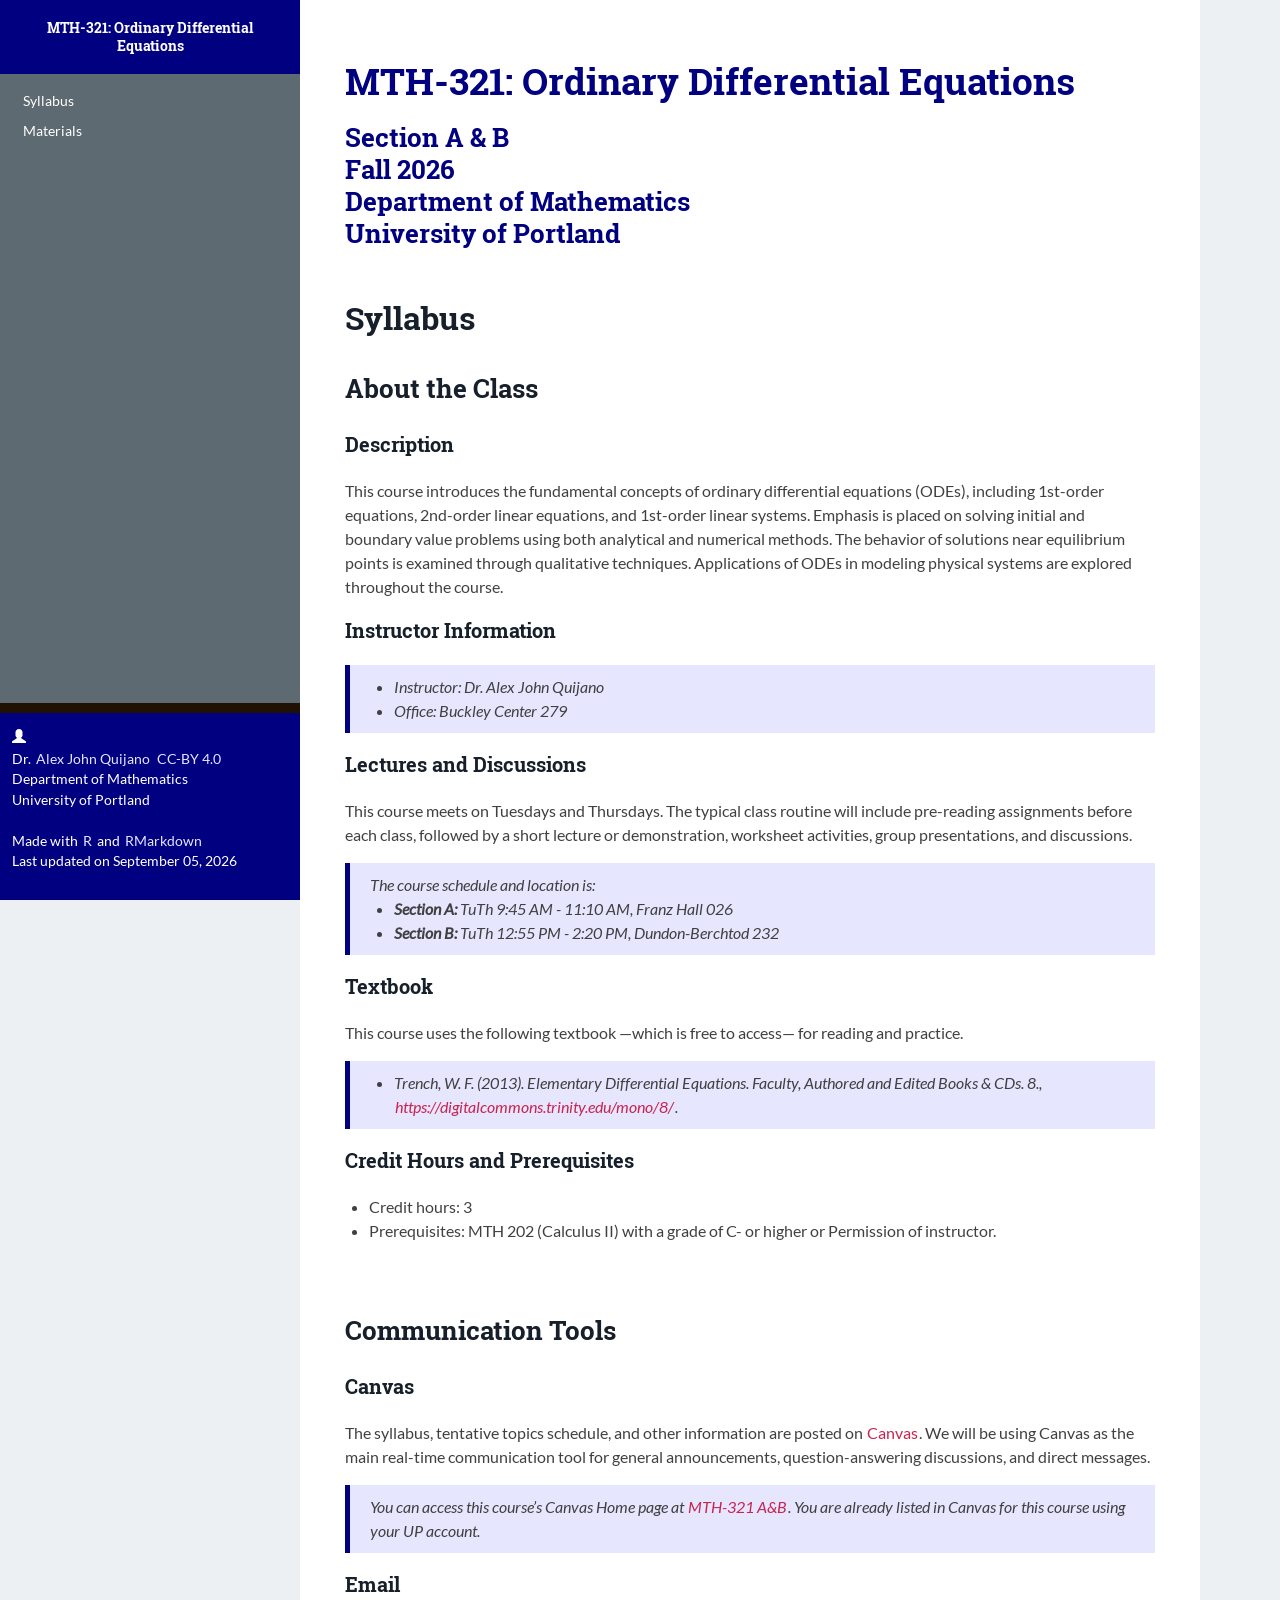
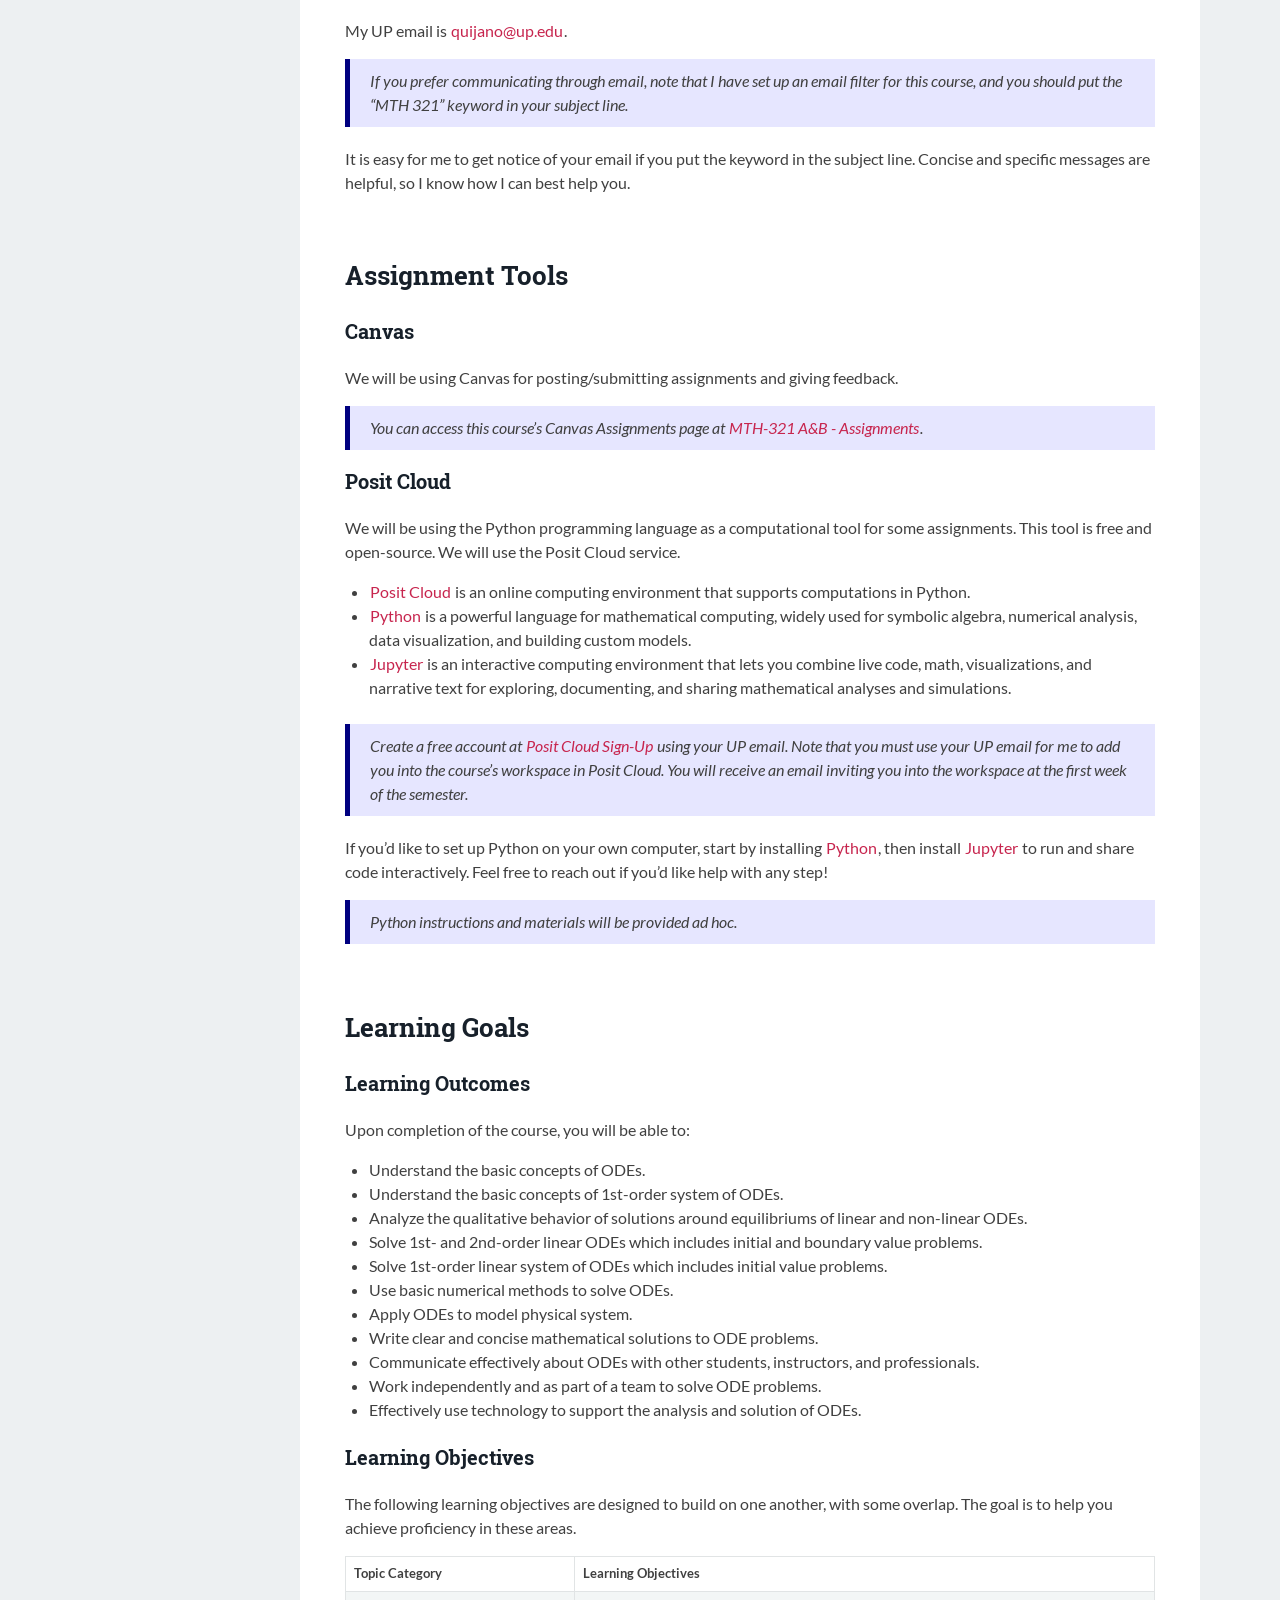
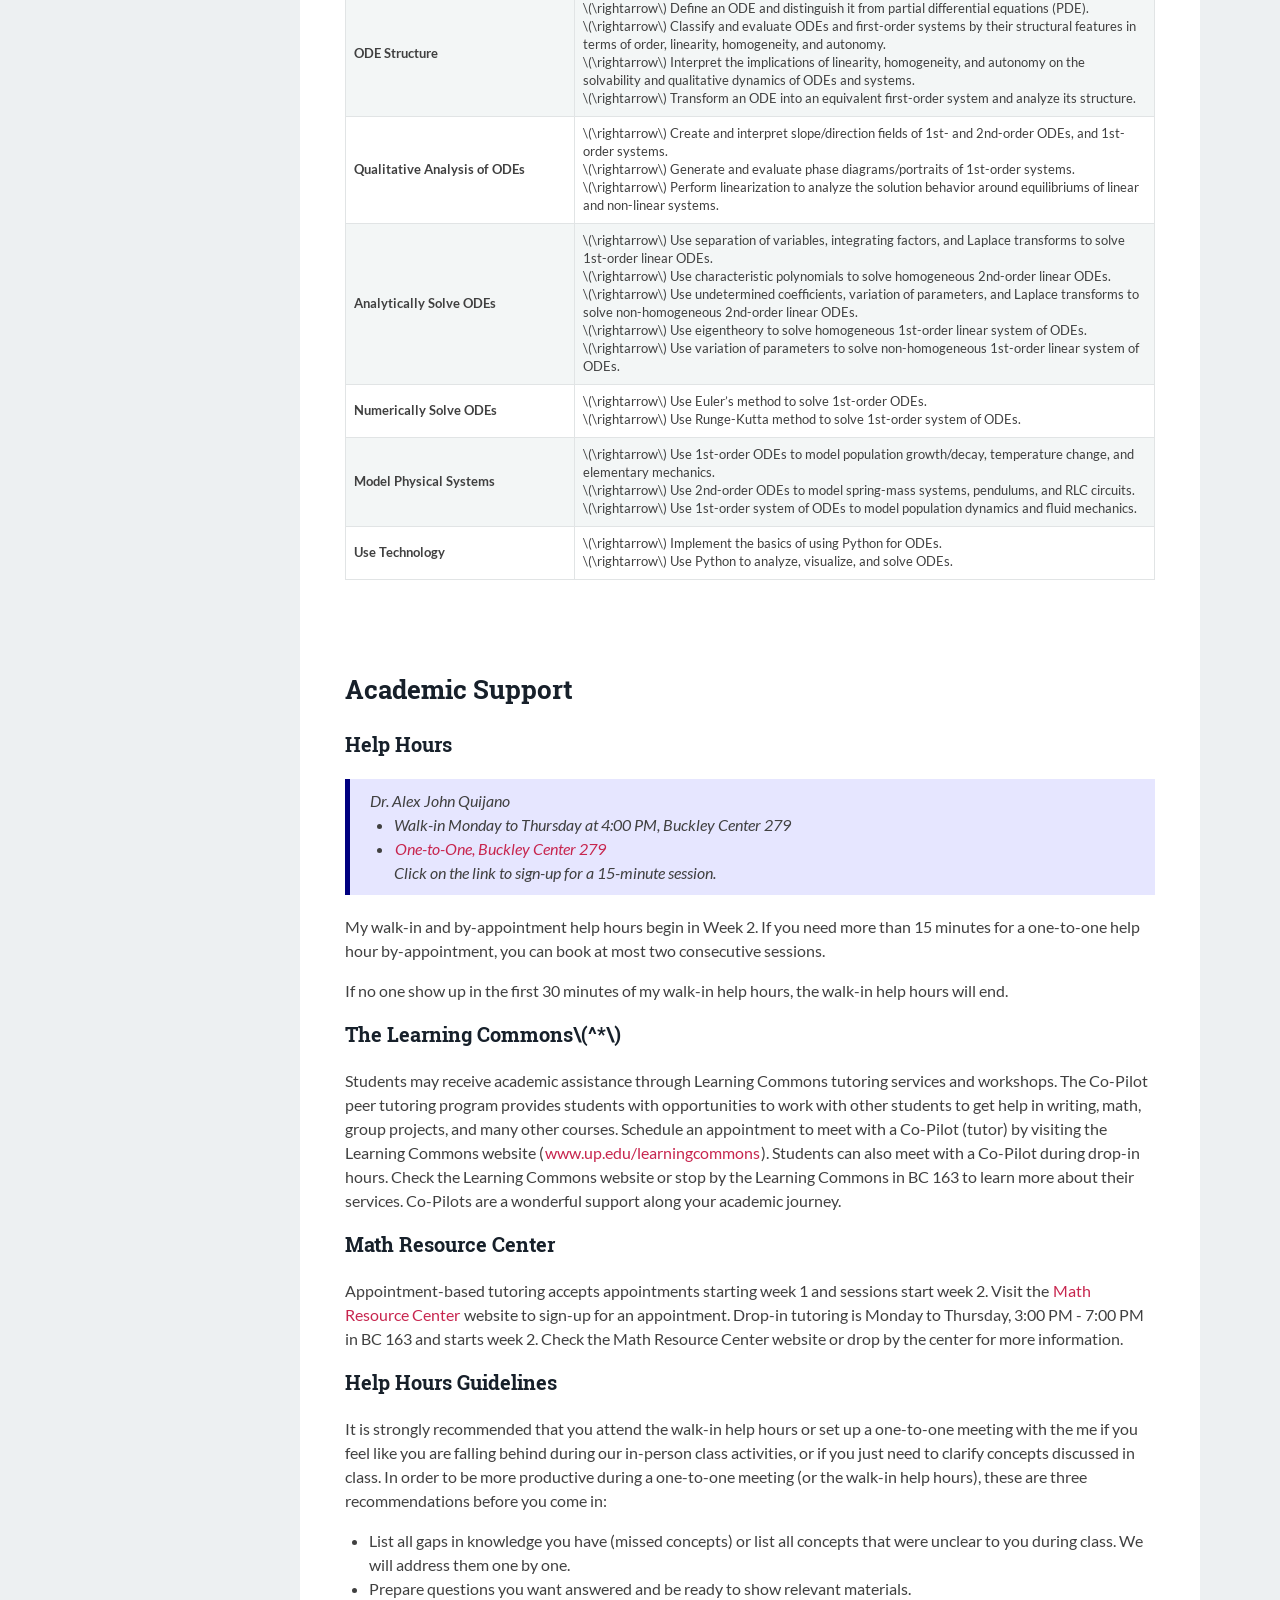
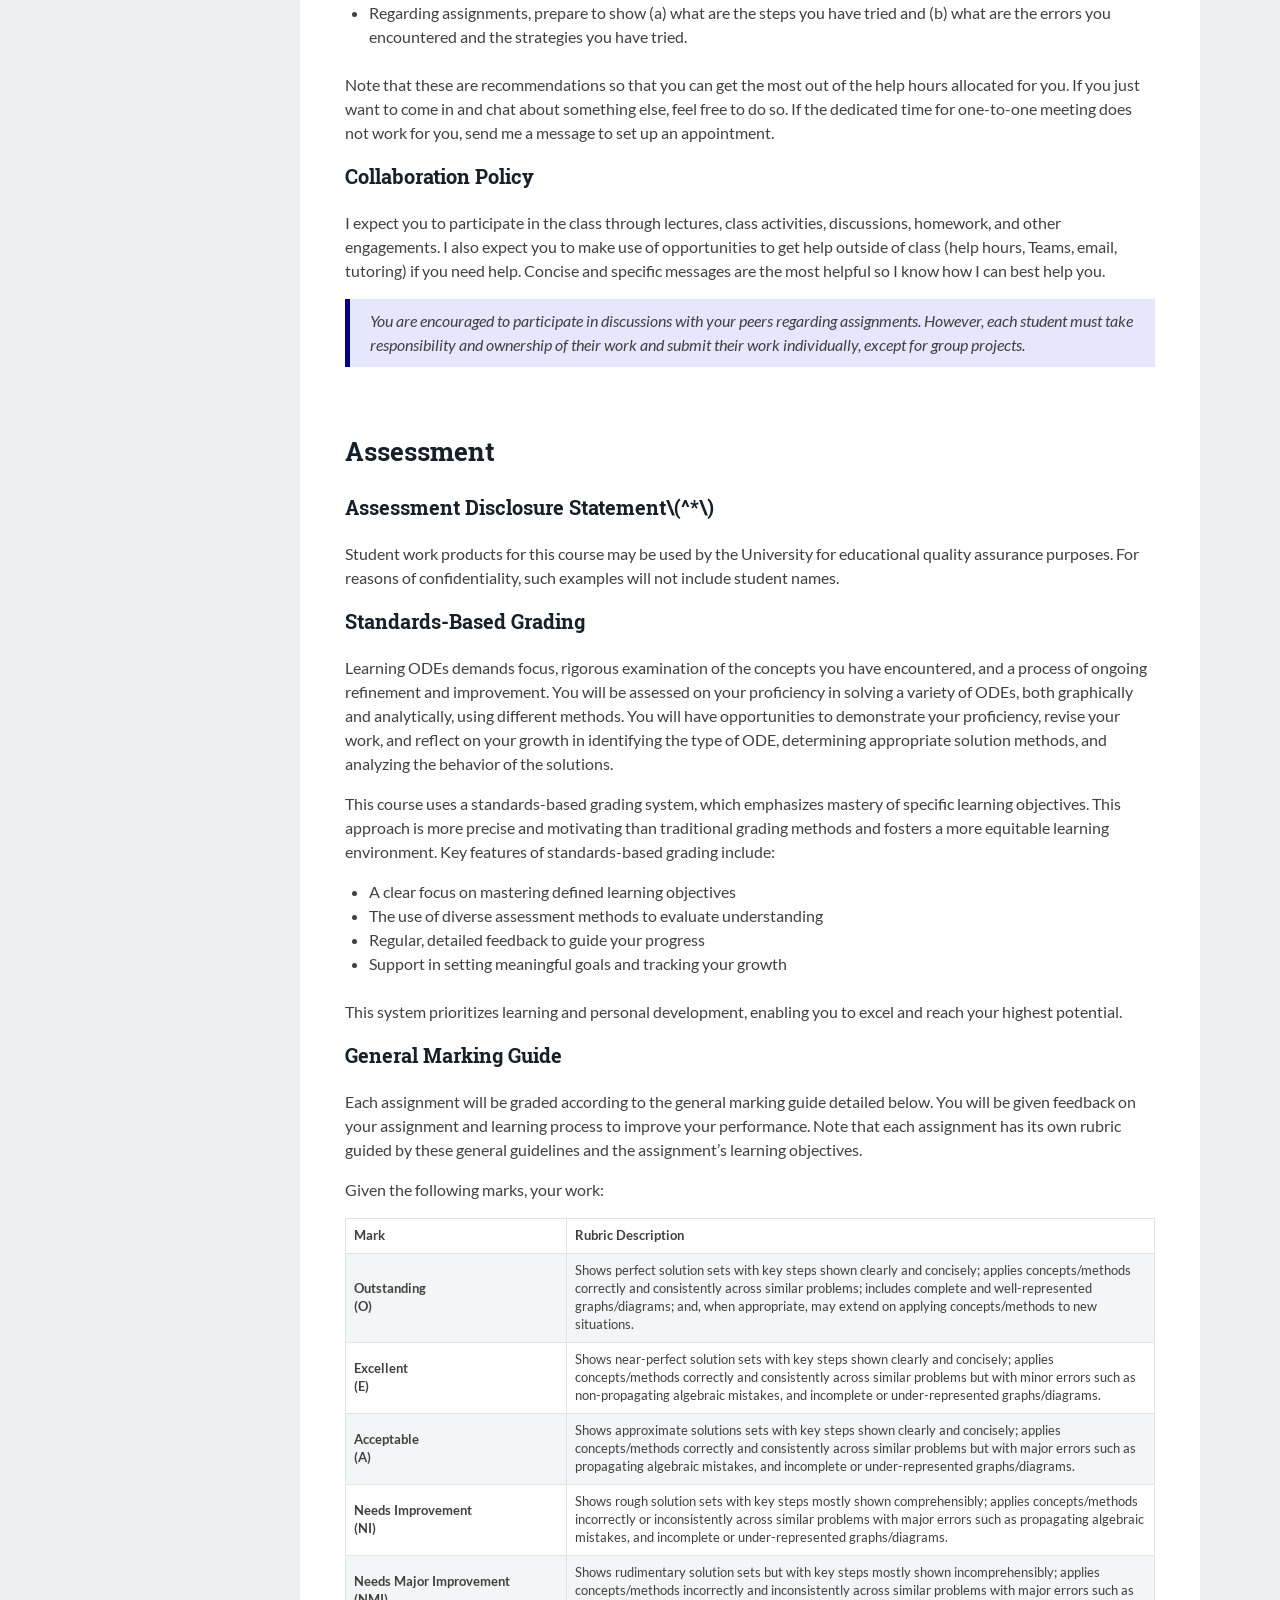
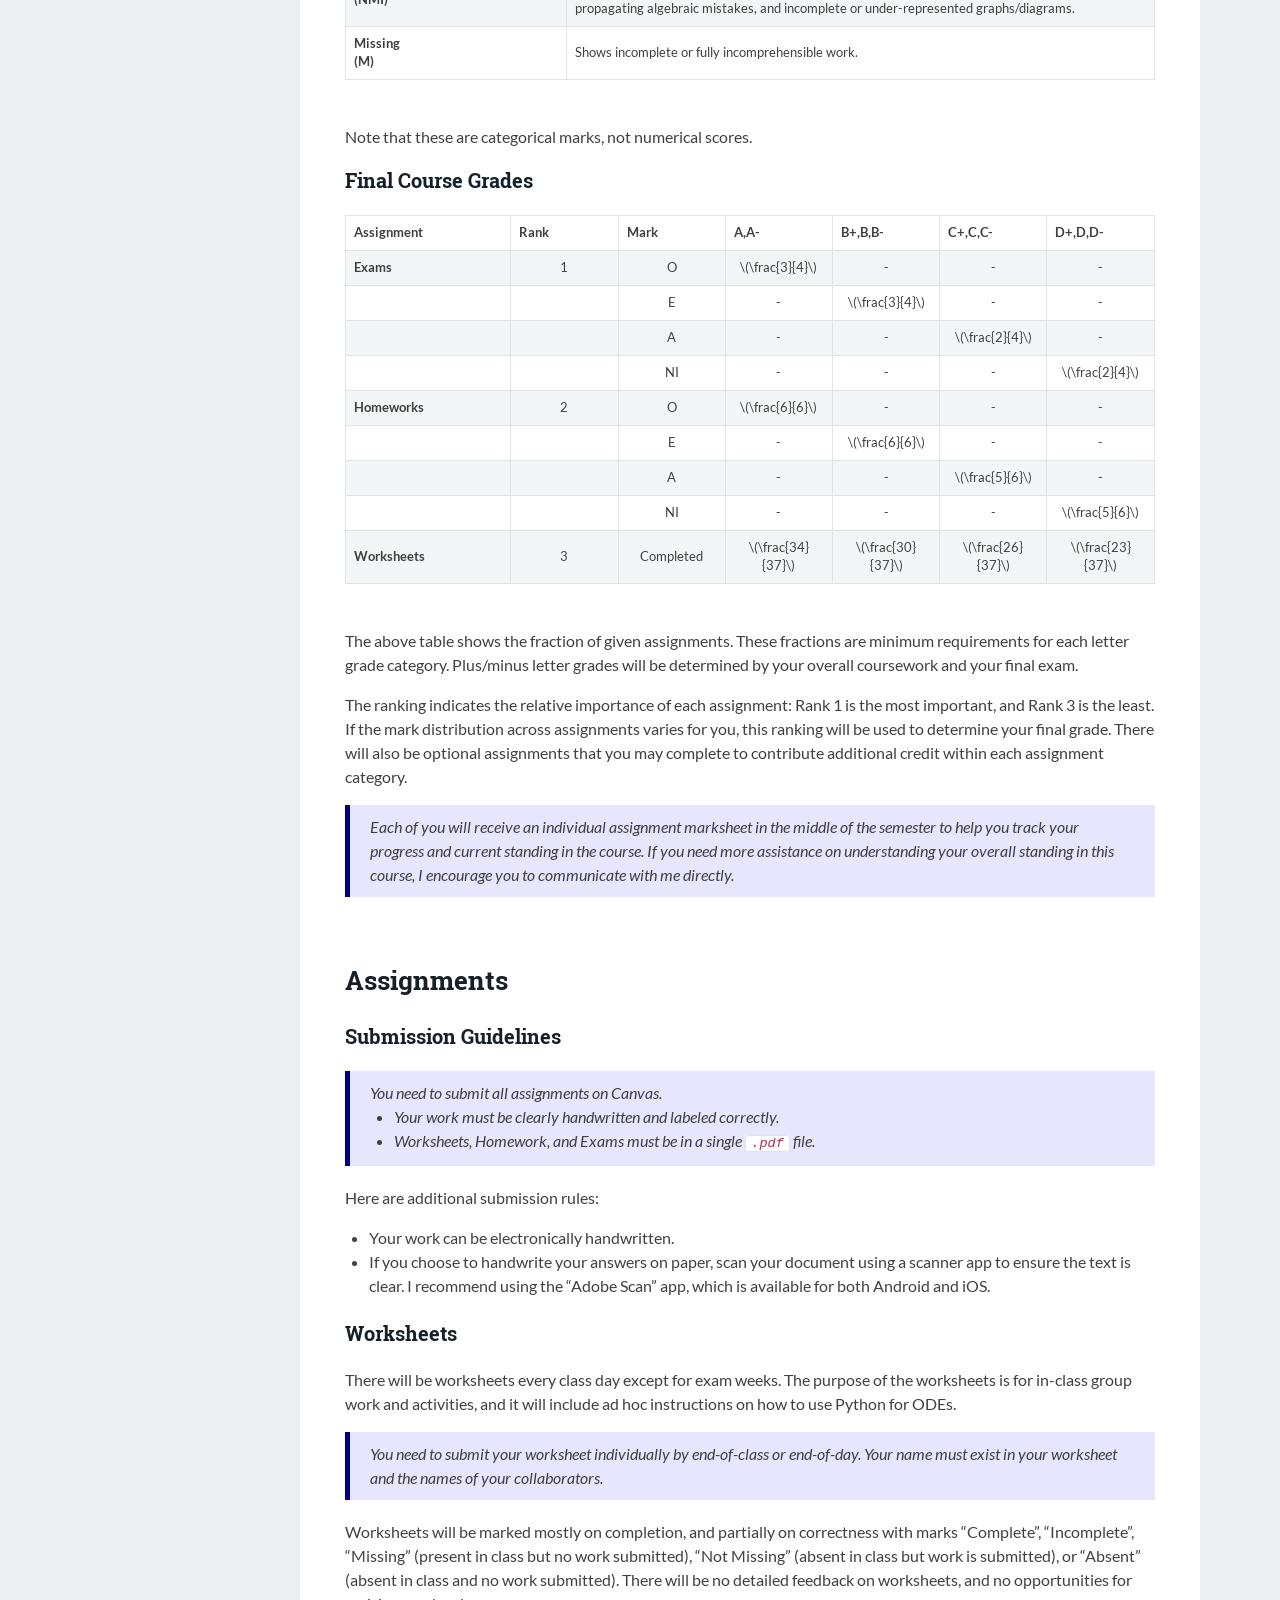
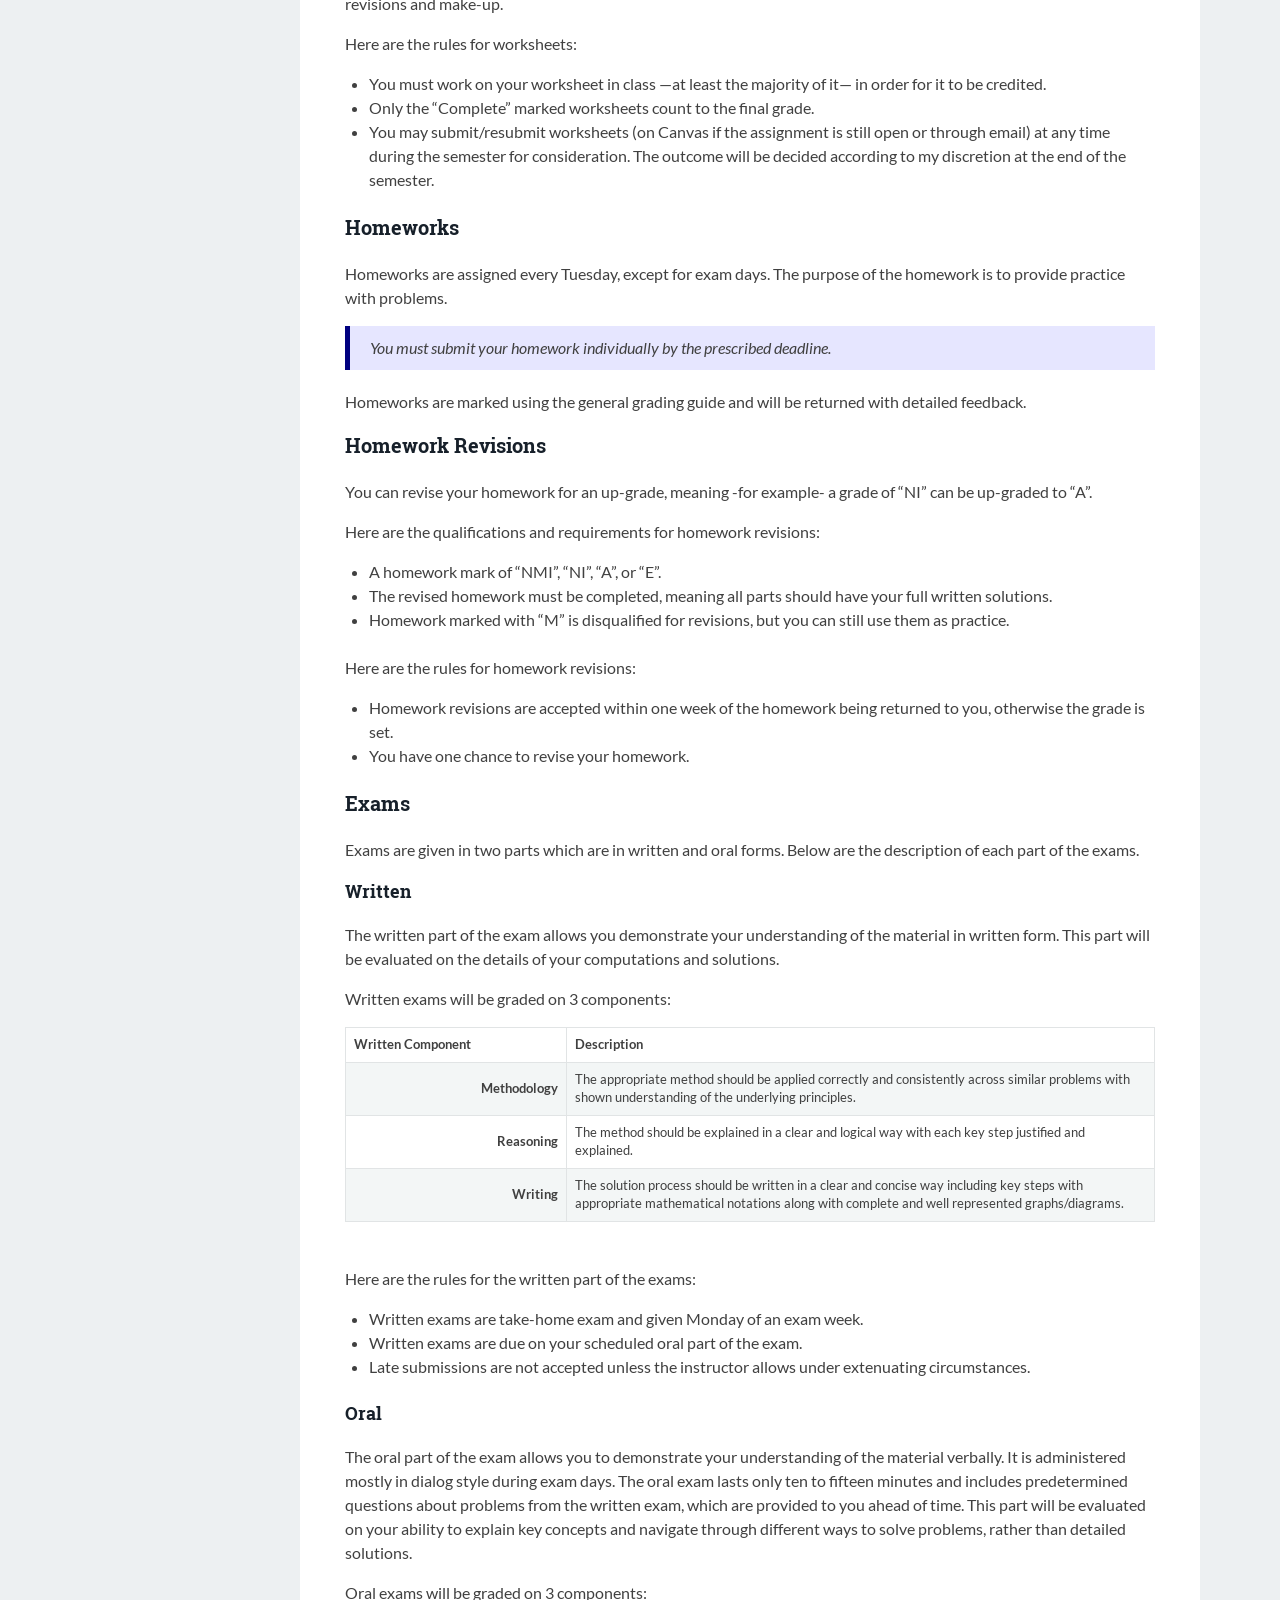
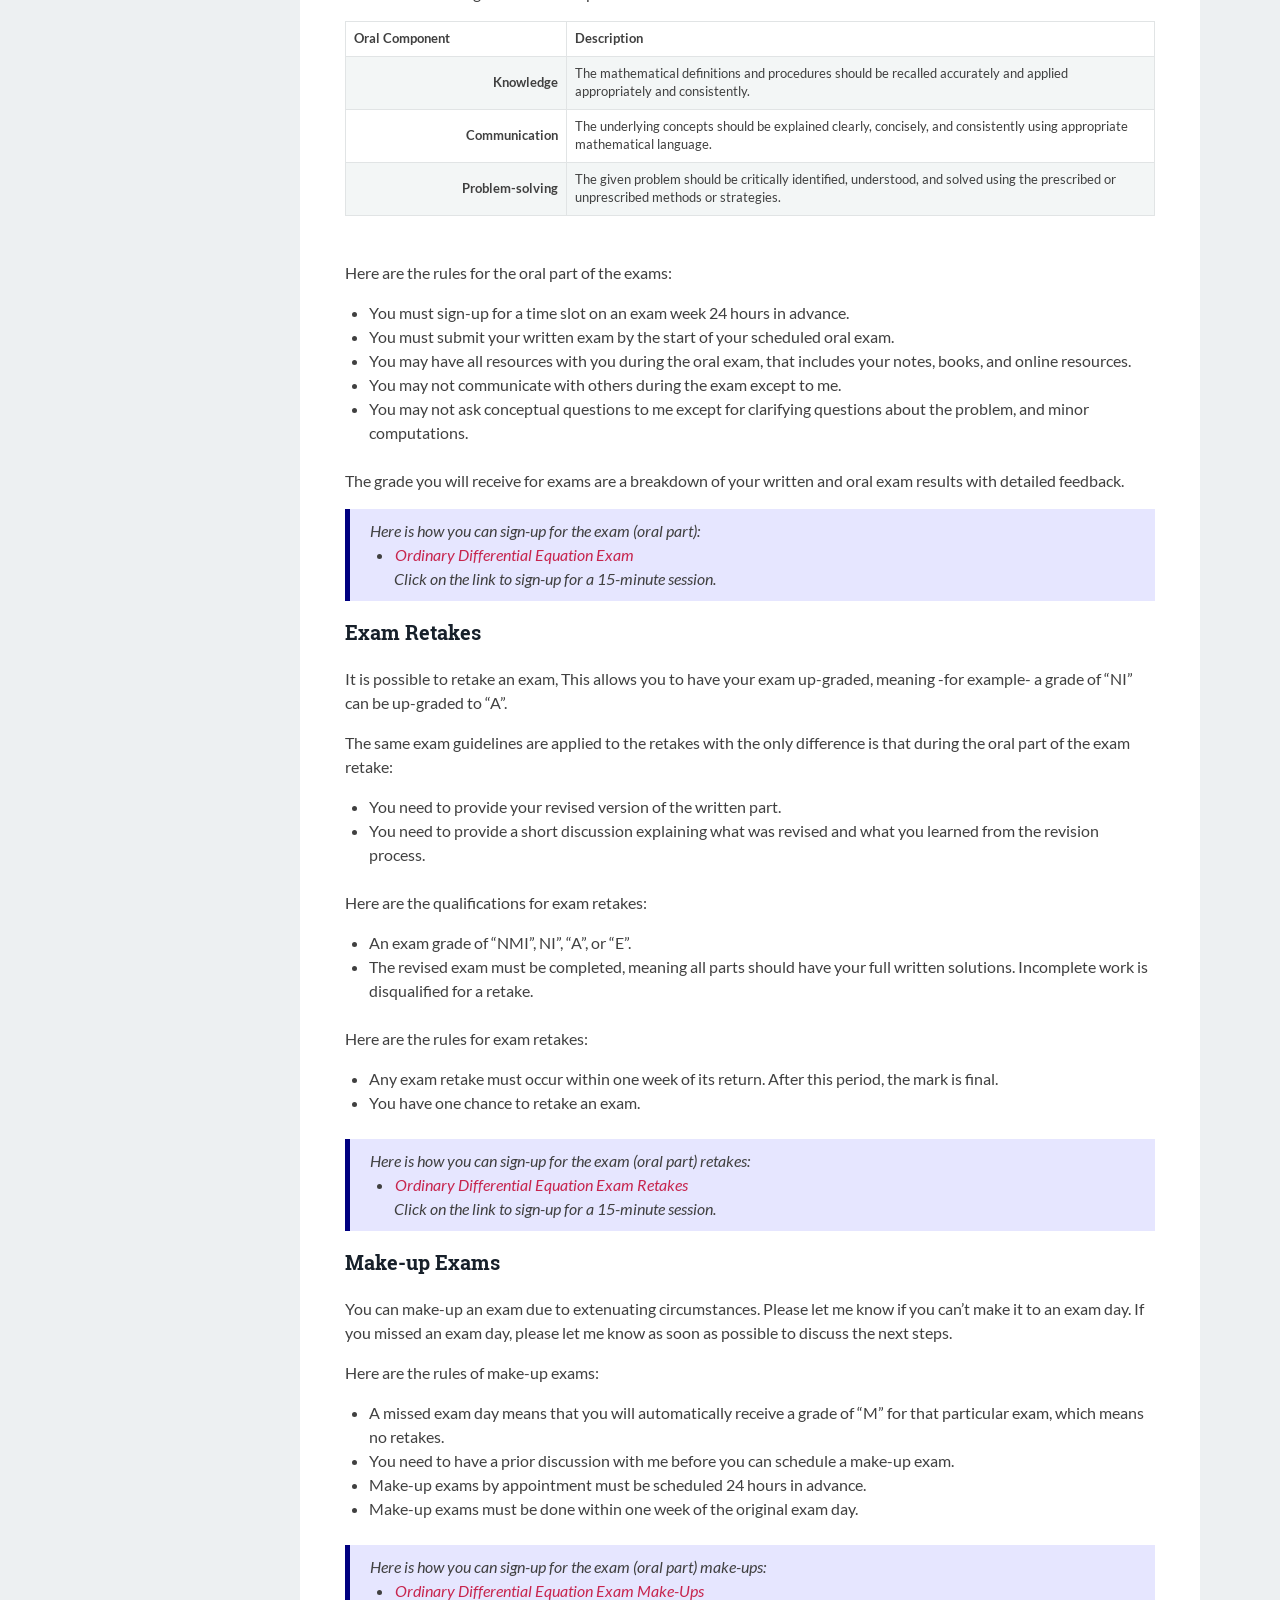
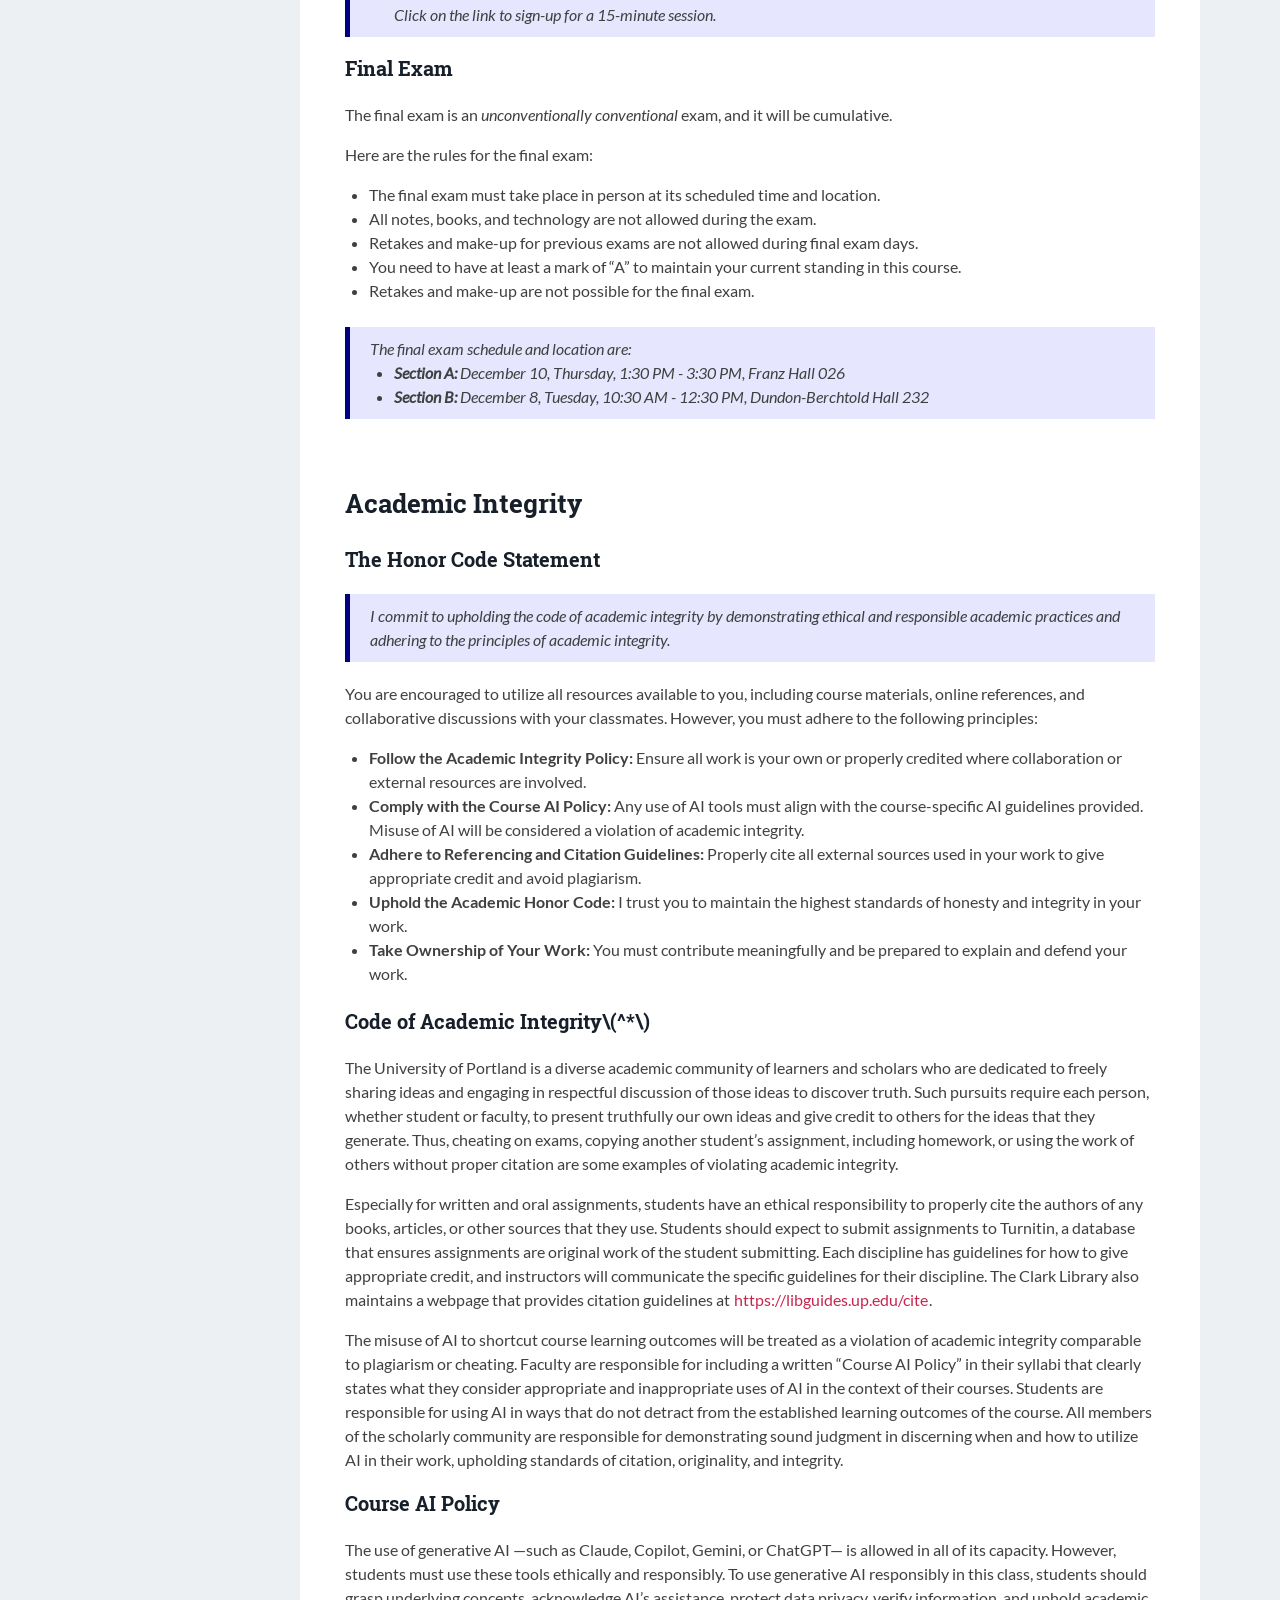
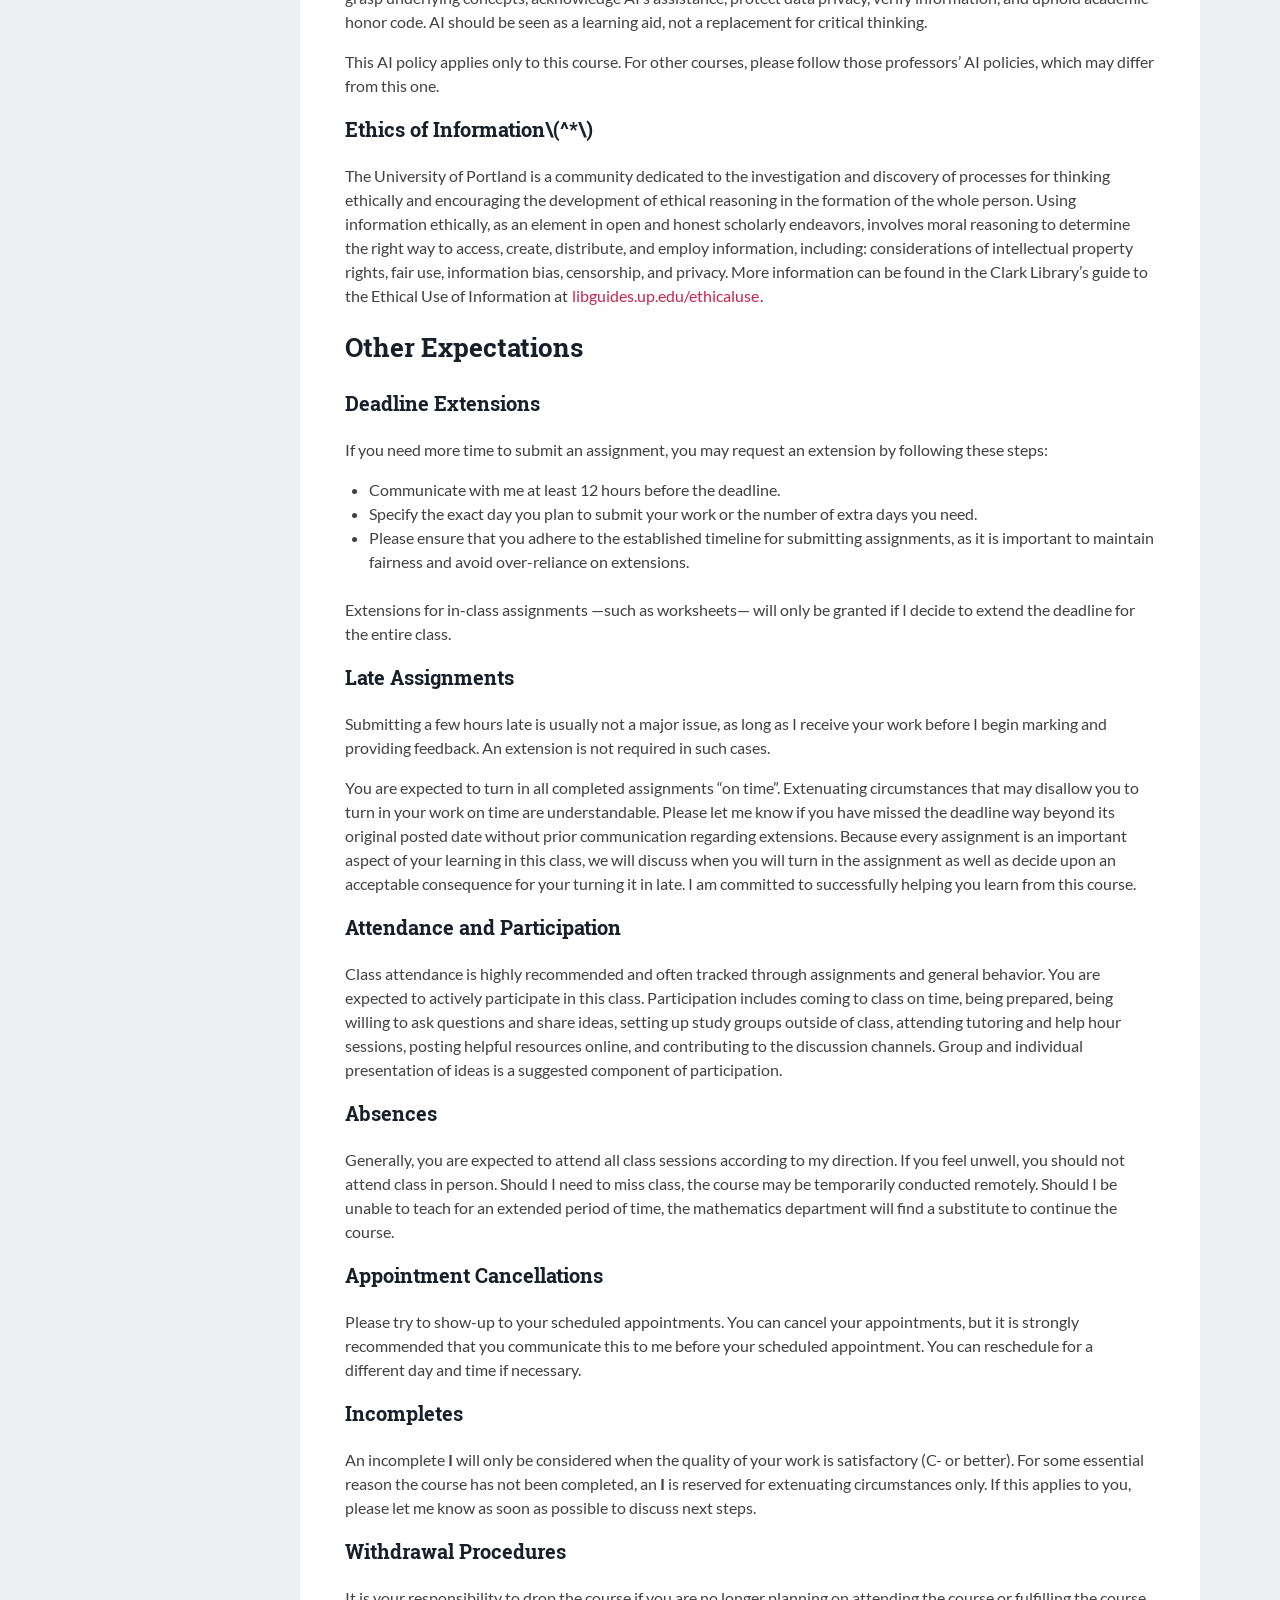
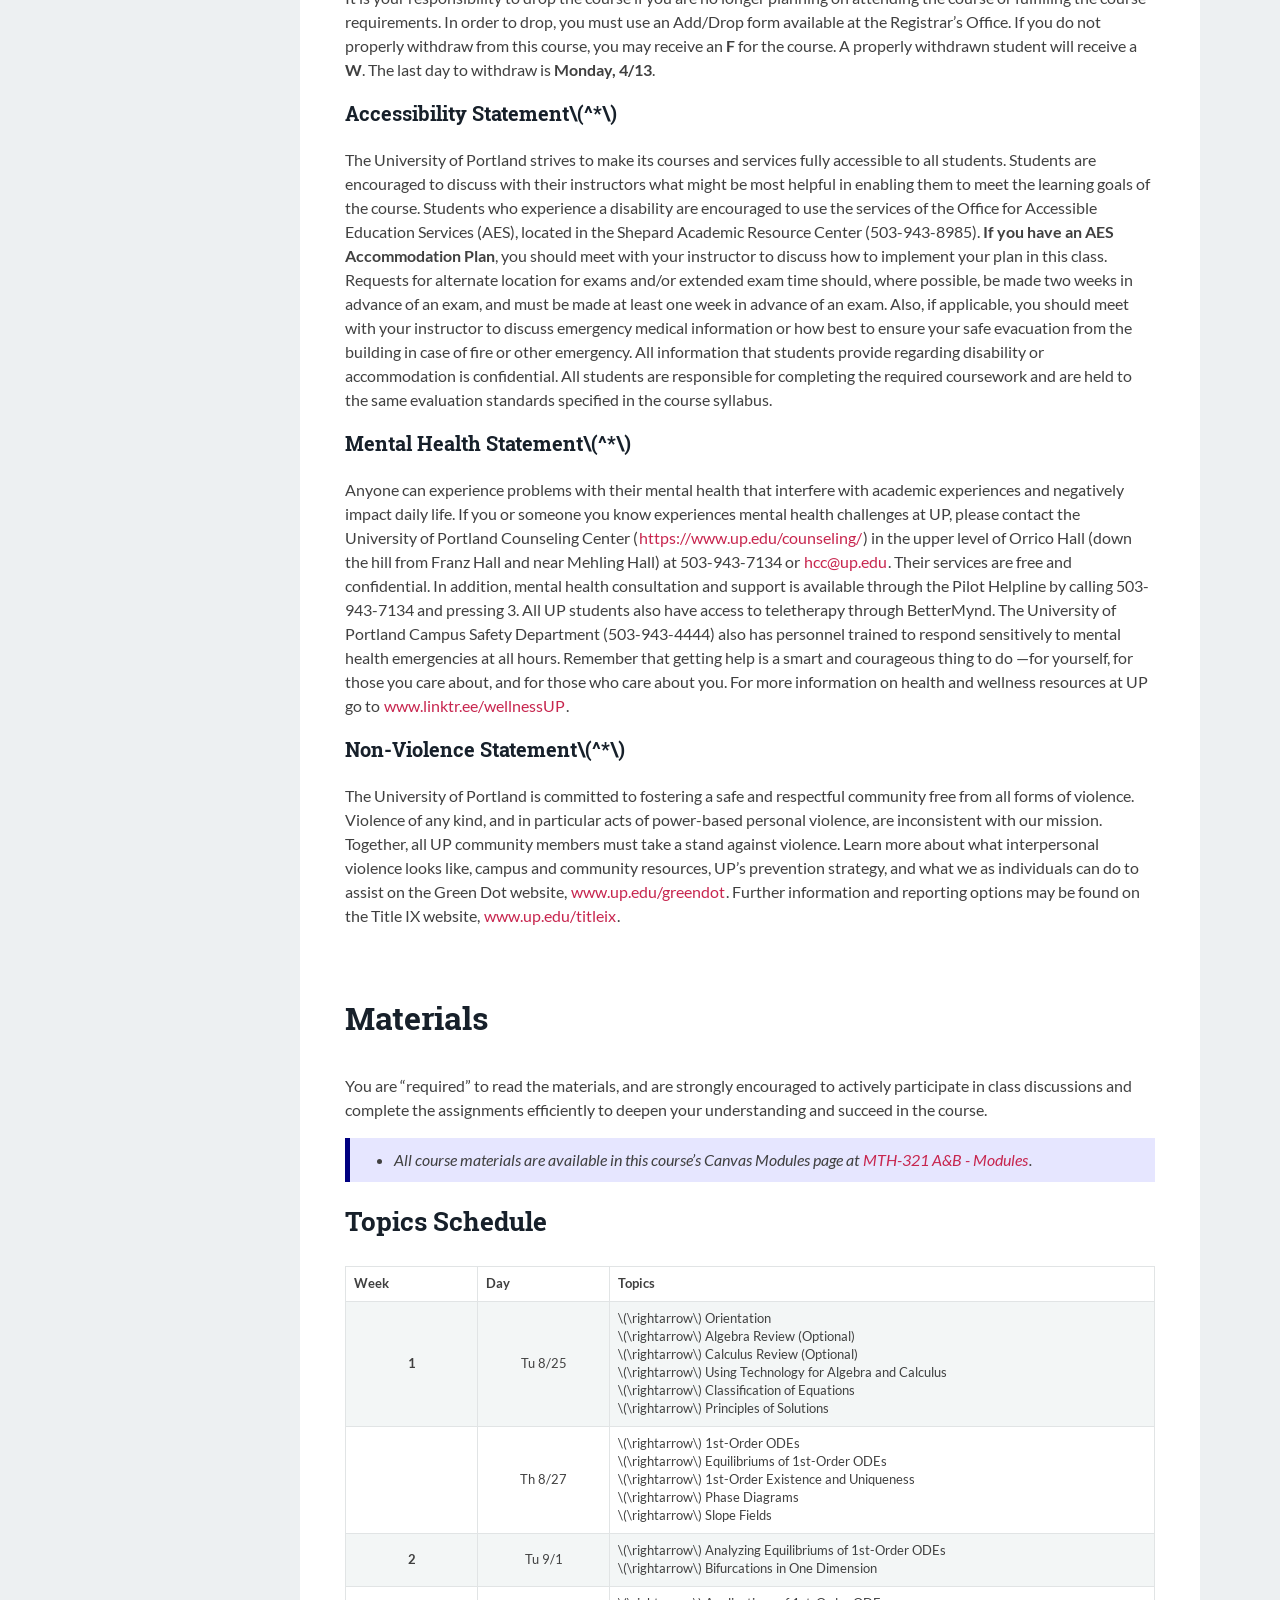
==== commit 0ac1c383: "minor updates" ====
--- a/docs/index.html
+++ b/docs/index.html
@@ -9,7 +9,7 @@
     
     <title>MTH-321: Ordinary Differential Equations</title>
 
-        <script src="site_libs/header-attrs-2.29/header-attrs.js"></script>
+        <script src="site_libs/header-attrs-2.31/header-attrs.js"></script>
         <script src="site_libs/jquery-3.6.0/jquery-3.6.0.min.js"></script>
         <meta name="viewport" content="width=device-width, initial-scale=1" />
         <link href="site_libs/bootstrap-3.3.7/css/bootstrap.min.css" rel="stylesheet" />
@@ -1299,12 +1299,12 @@
 <td align="center">Tu 8/25</td>
 <td align="left"><span class="math inline">\(\rightarrow\)</span>
 Orientation<br><span class="math inline">\(\rightarrow\)</span> Algebra
-Review<br><span class="math inline">\(\rightarrow\)</span> Calculus
-Review<br><span class="math inline">\(\rightarrow\)</span> Using
-Technology for Algebra and Calculus<br><span
-class="math inline">\(\rightarrow\)</span> Classification of
-Equations<br><span class="math inline">\(\rightarrow\)</span> Principles
-of Solutions</td>
+Review (Optional)<br><span class="math inline">\(\rightarrow\)</span>
+Calculus Review (Optional)<br><span
+class="math inline">\(\rightarrow\)</span> Using Technology for Algebra
+and Calculus<br><span class="math inline">\(\rightarrow\)</span>
+Classification of Equations<br><span
+class="math inline">\(\rightarrow\)</span> Principles of Solutions</td>
 </tr>
 <tr class="even">
 <td align="center"></td>
@@ -1556,11 +1556,11 @@
 <td align="left">Syllabus</td>
 </tr>
 <tr class="even">
-<td align="left">Algebra Review</td>
+<td align="left">Algebra Review (Optional)</td>
 <td align="left">-</td>
 </tr>
 <tr class="odd">
-<td align="left">Calculus Review</td>
+<td align="left">Calculus Review (Optional)</td>
 <td align="left">-</td>
 </tr>
 <tr class="even">
@@ -1770,7 +1770,7 @@
 </div>
 <div id="books-online-resources-lists" class="section level2">
 <h2>Books &amp; Online Resources Lists</h2>
-<div id="refs" class="references csl-bib-body">
+<div id="refs" class="references csl-bib-body" entry-spacing="0">
 <div id="ref-trench2013elementary" class="csl-entry">
 <div class="csl-left-margin">1. </div><div
 class="csl-right-inline">Trench, W. F. (2013) <a
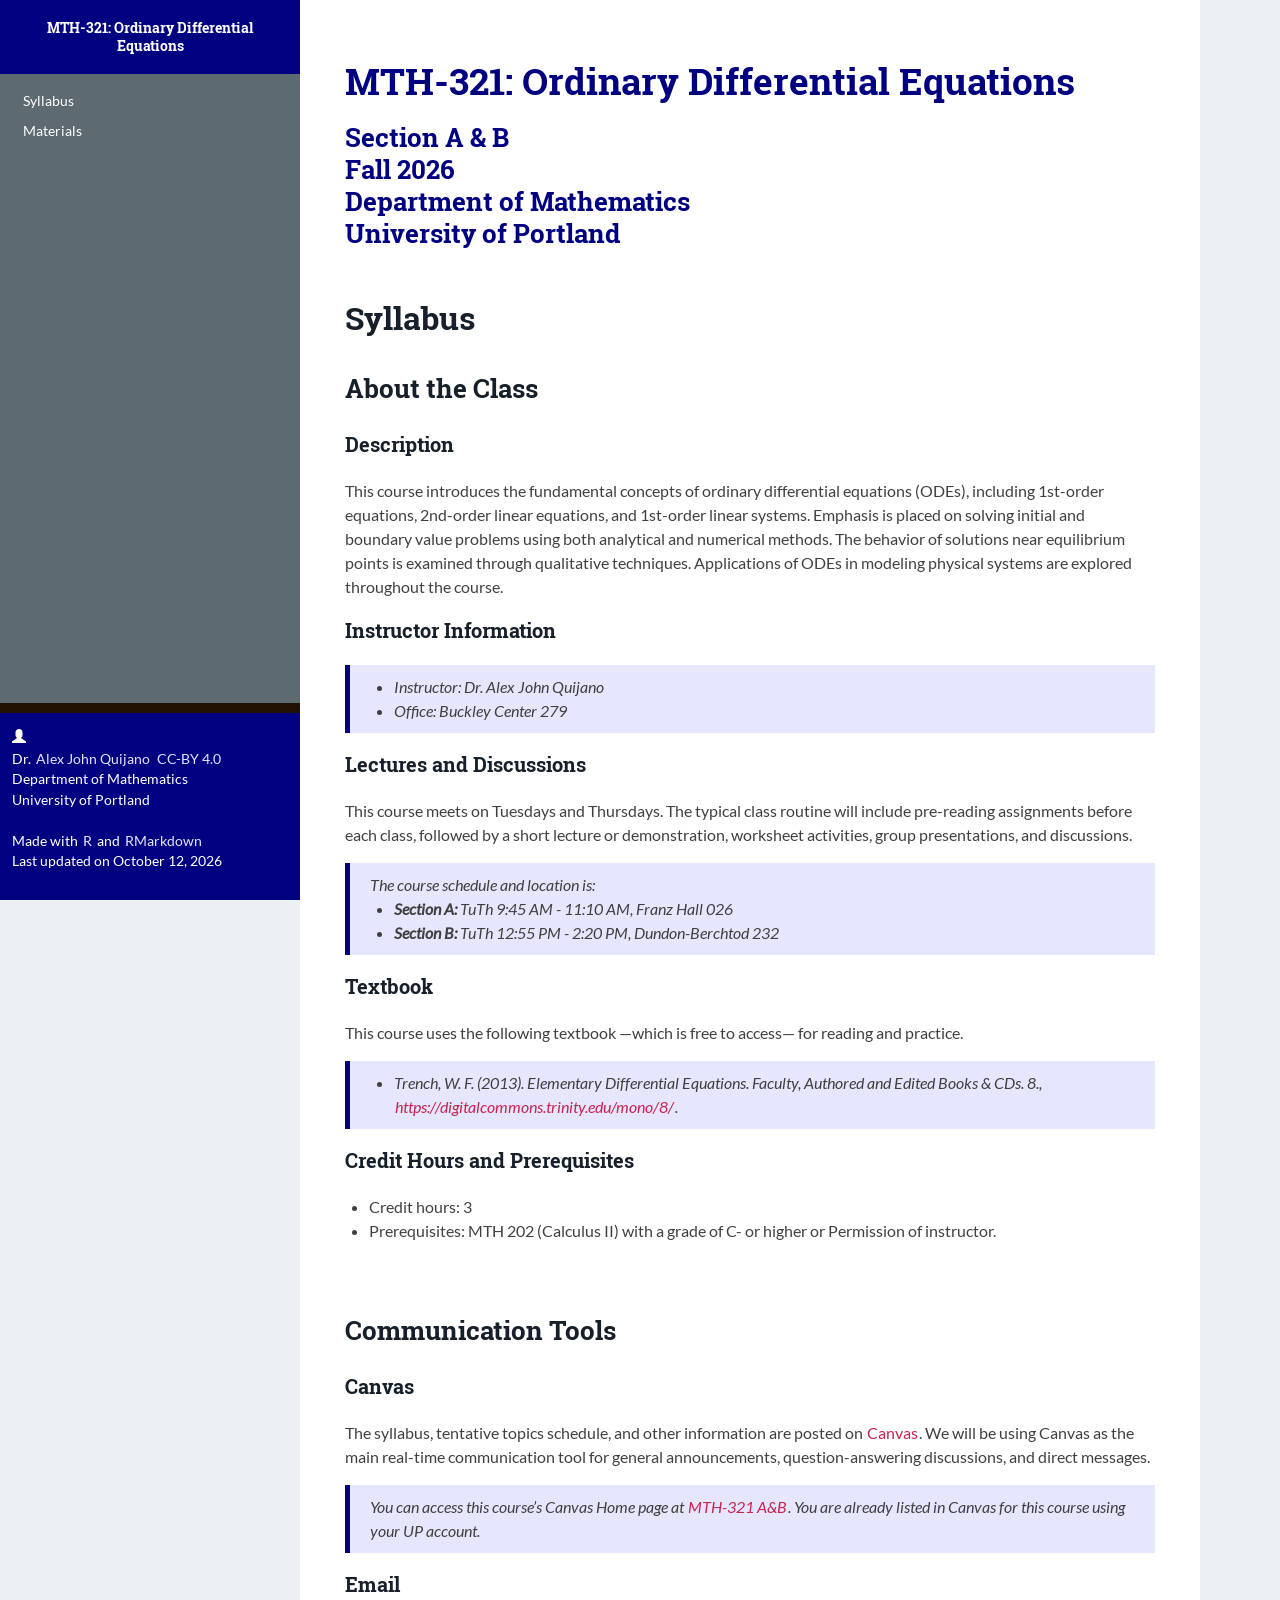
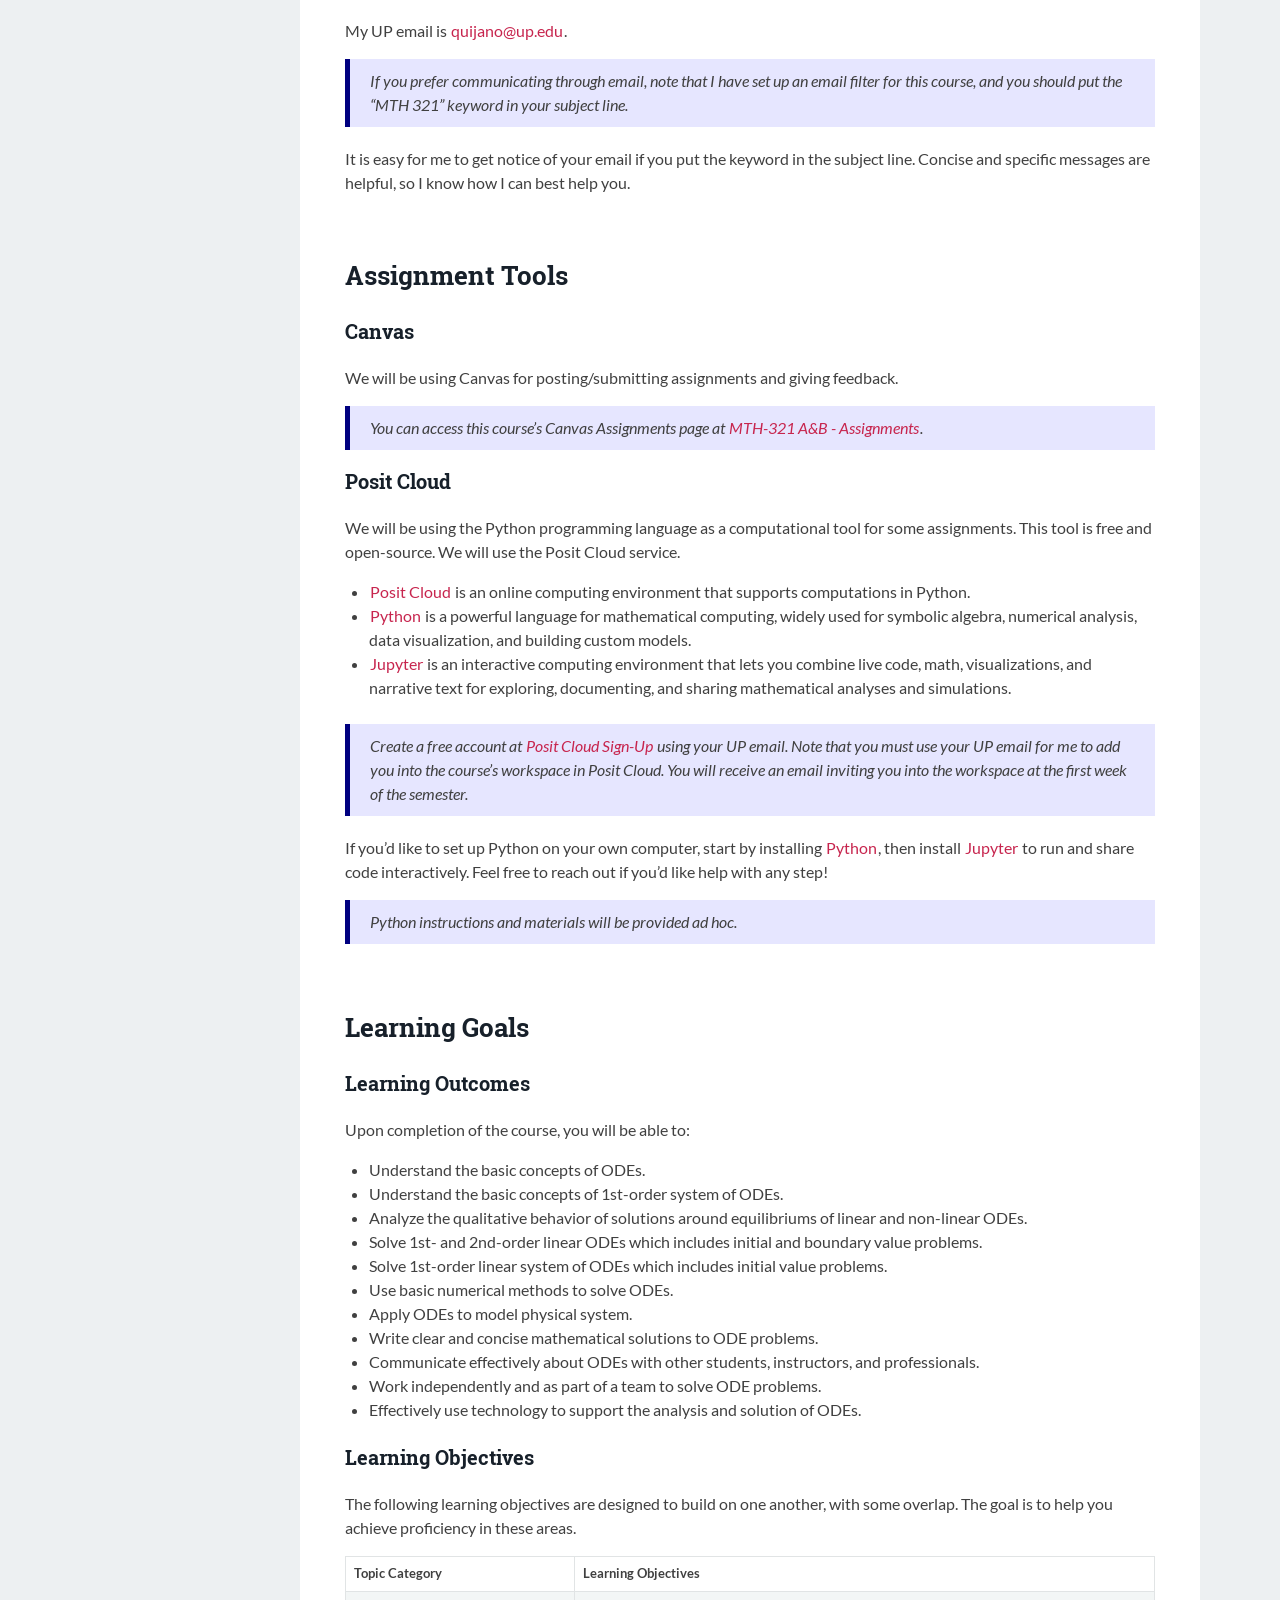
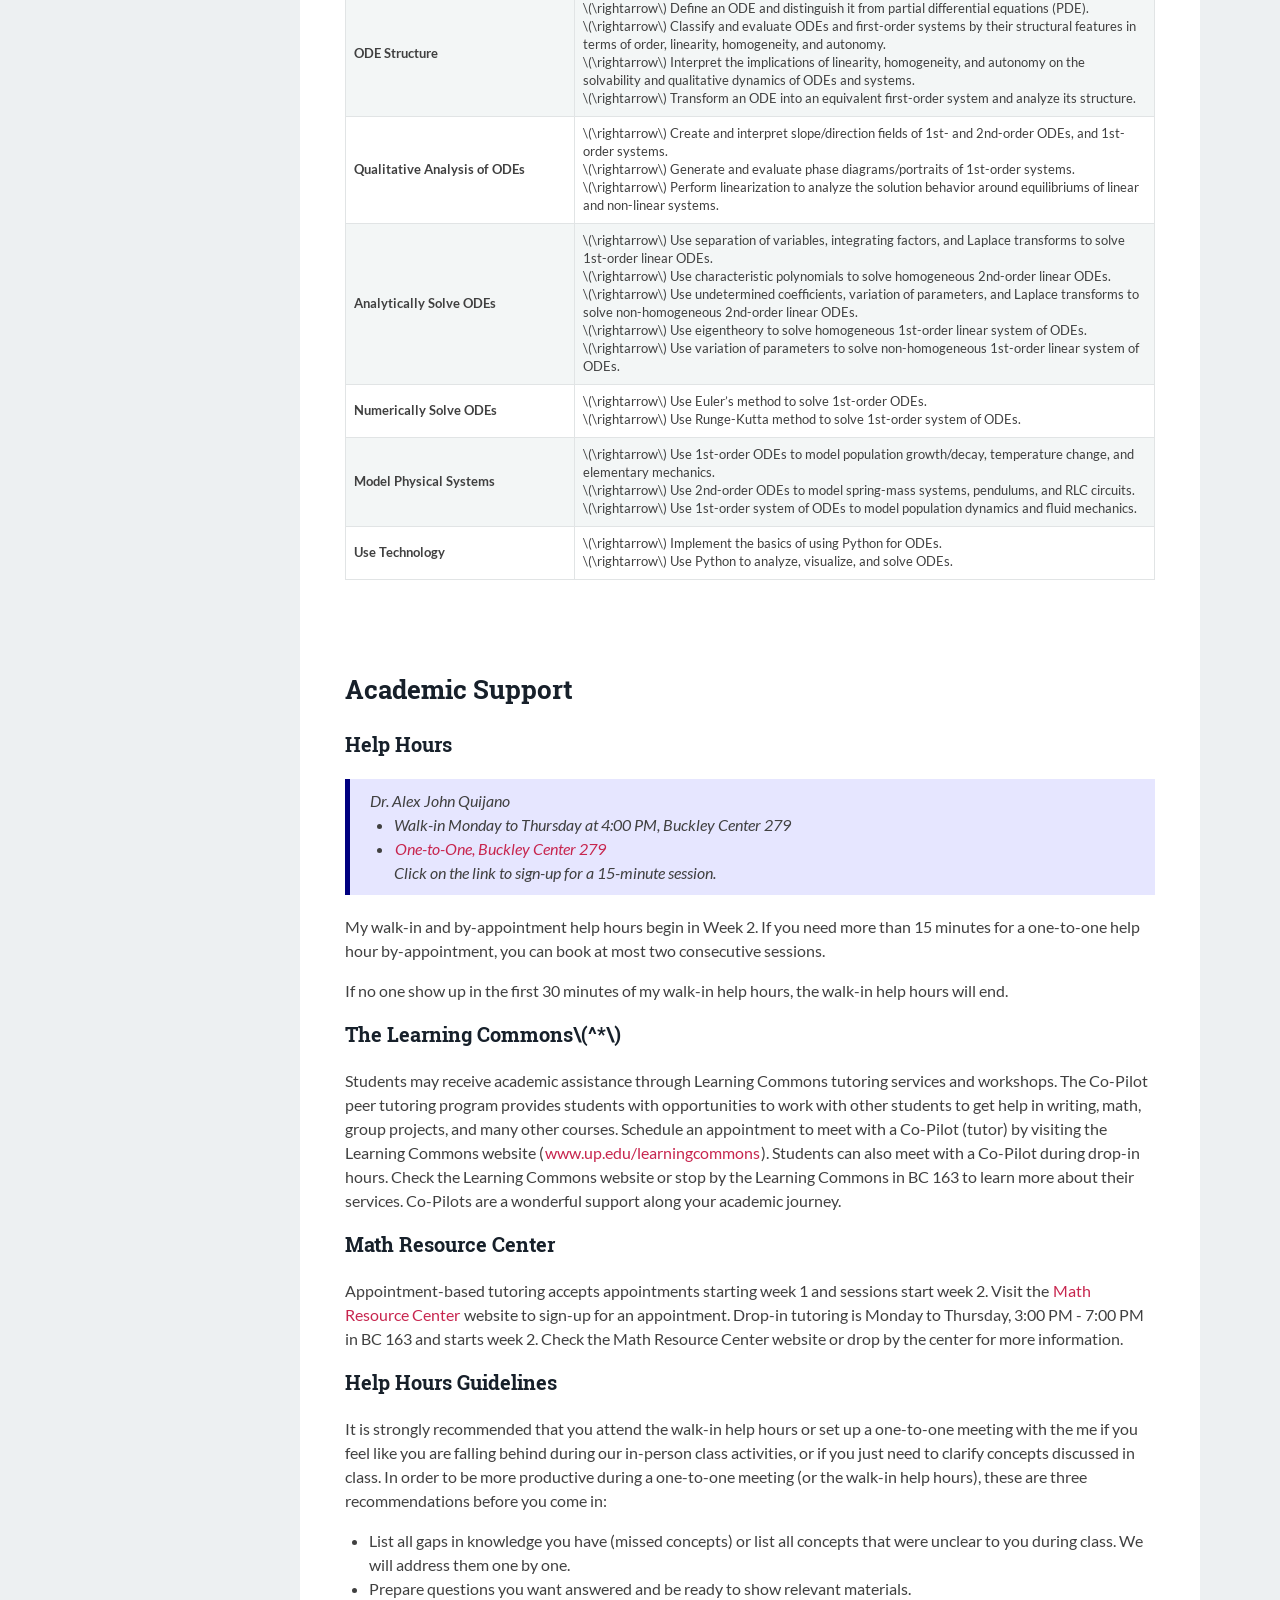
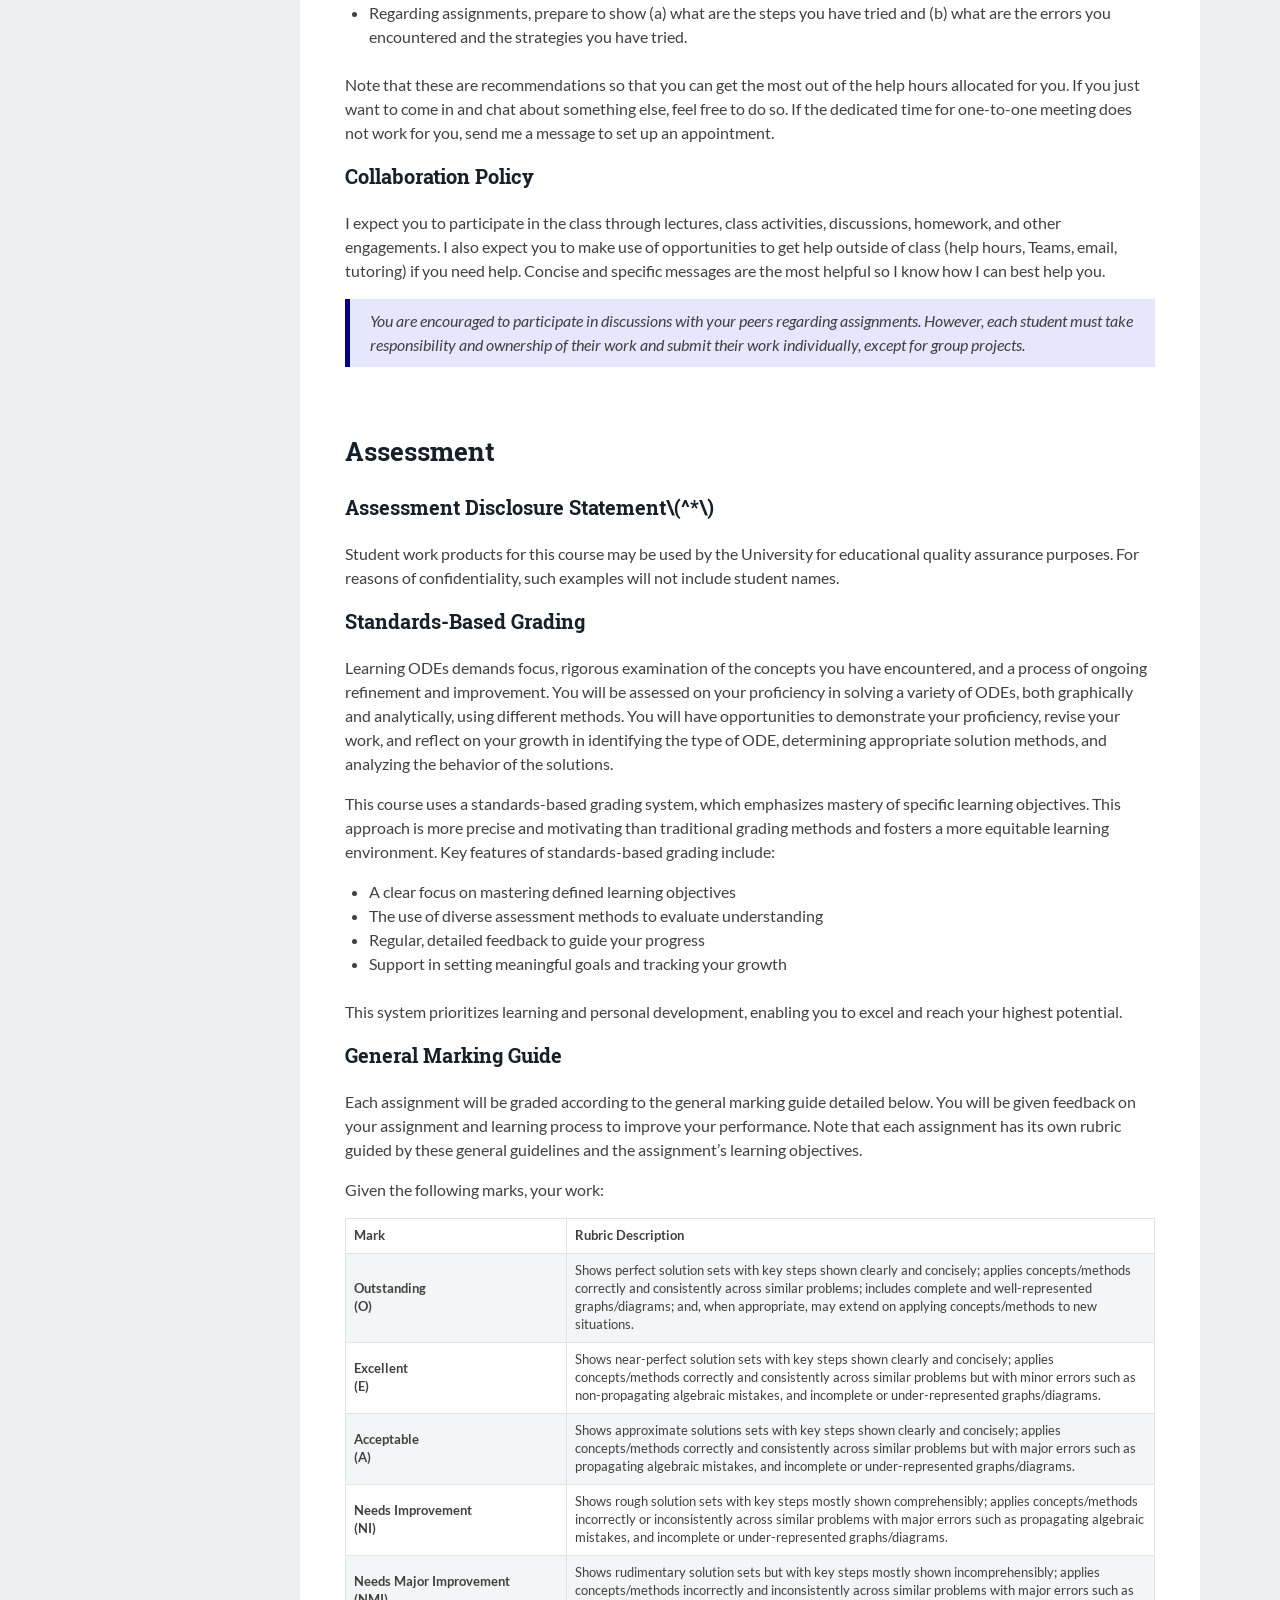
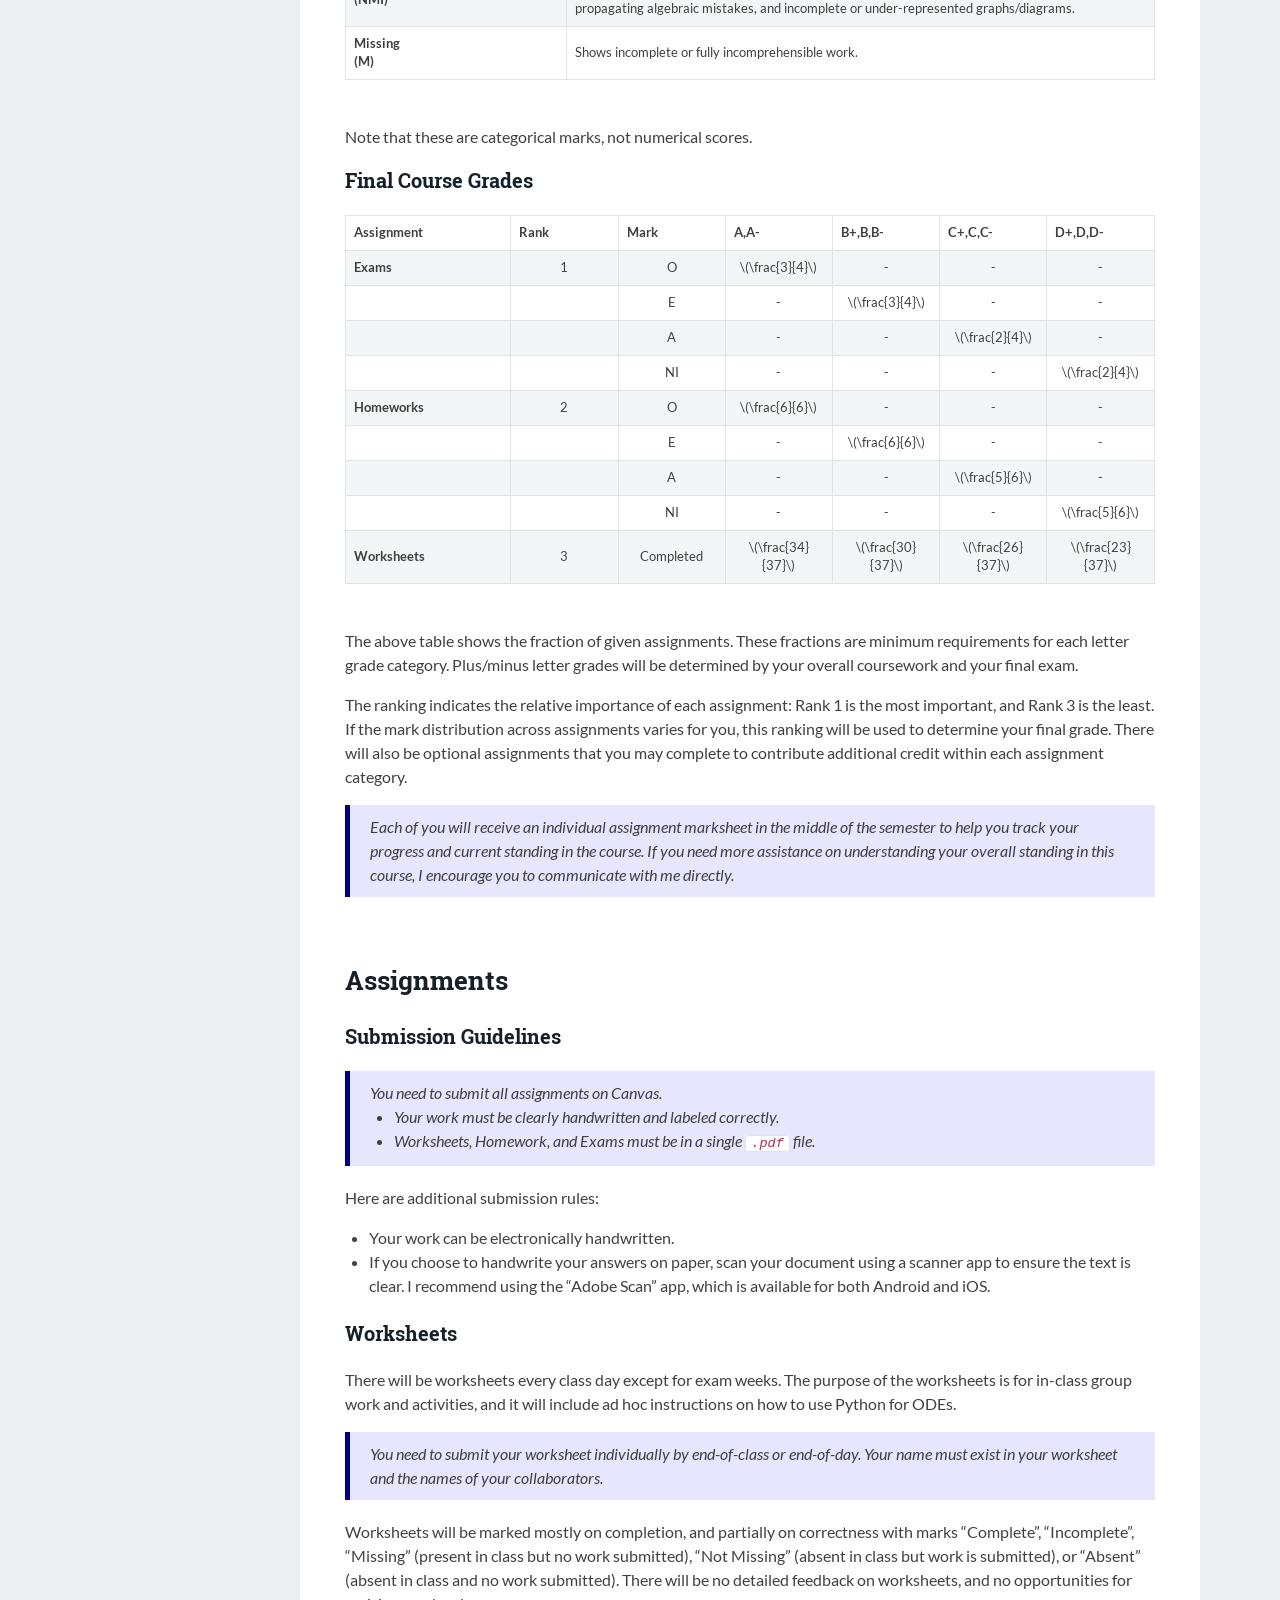
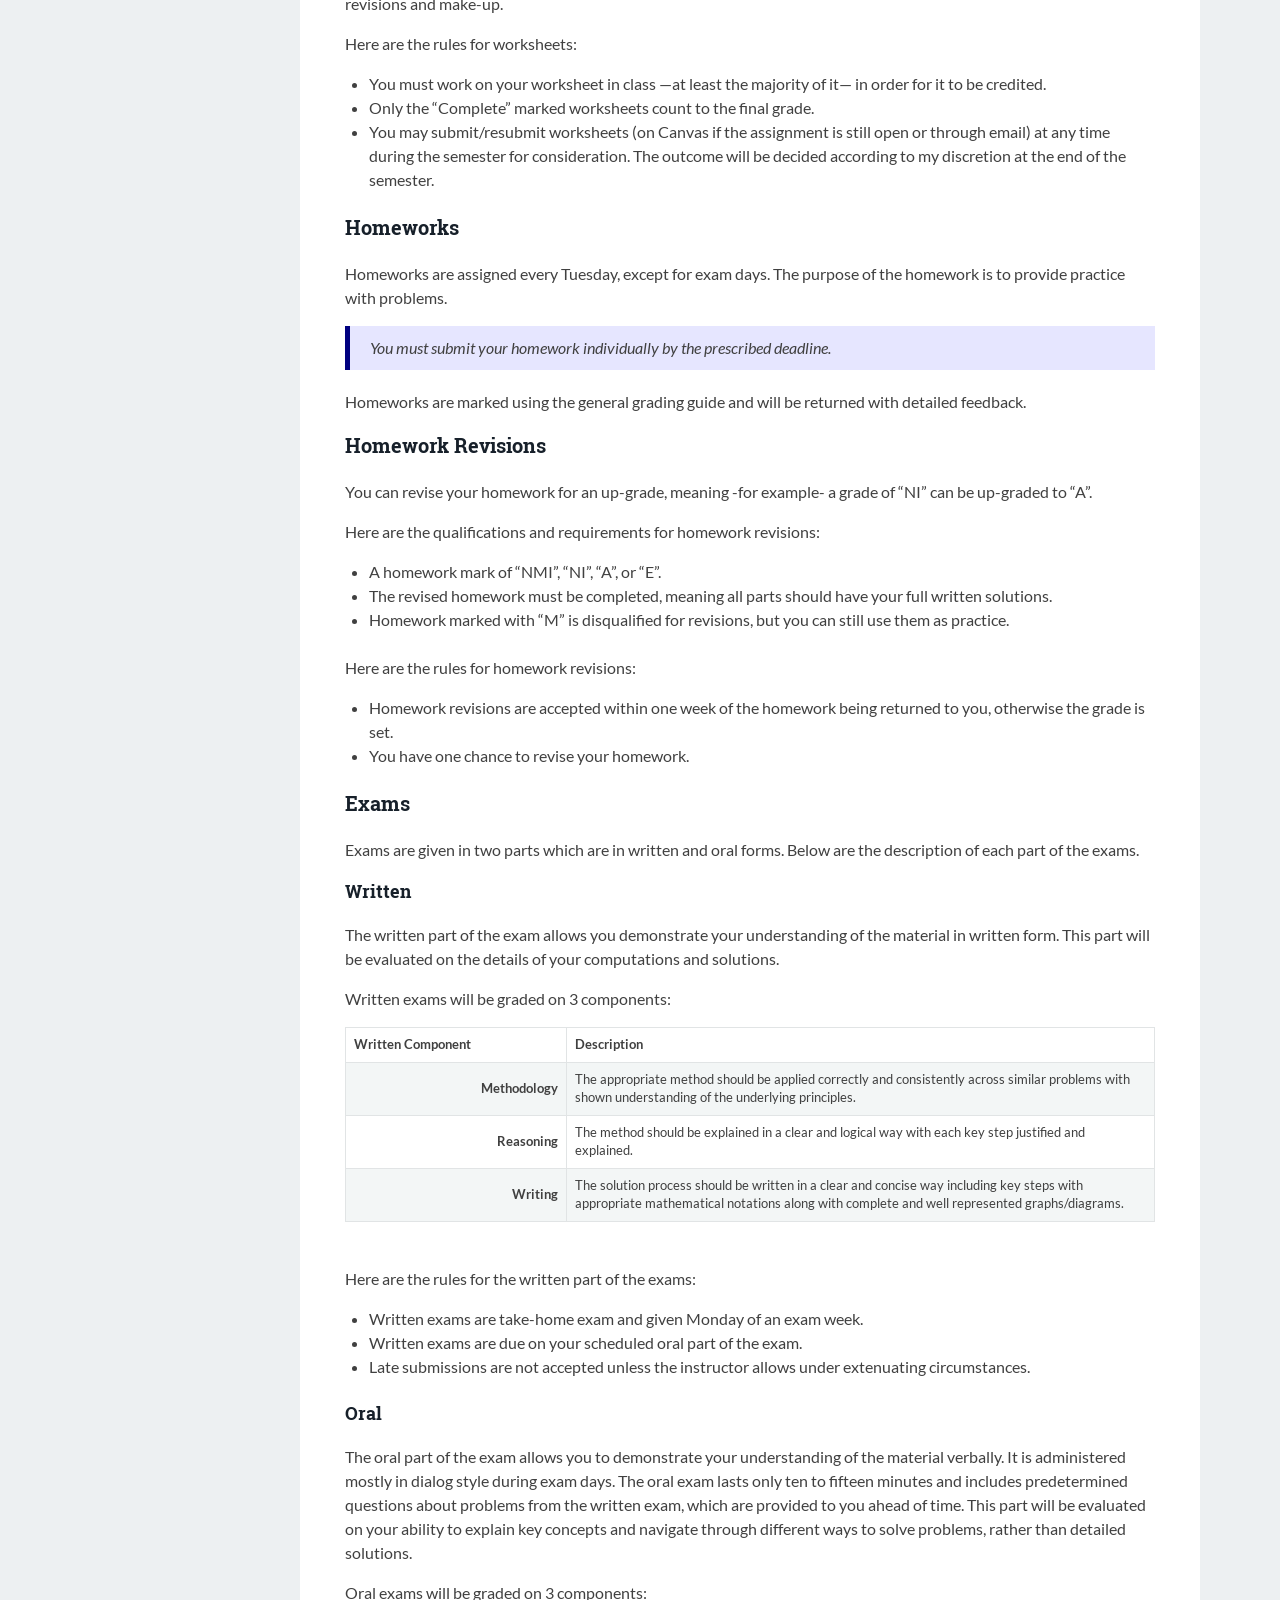
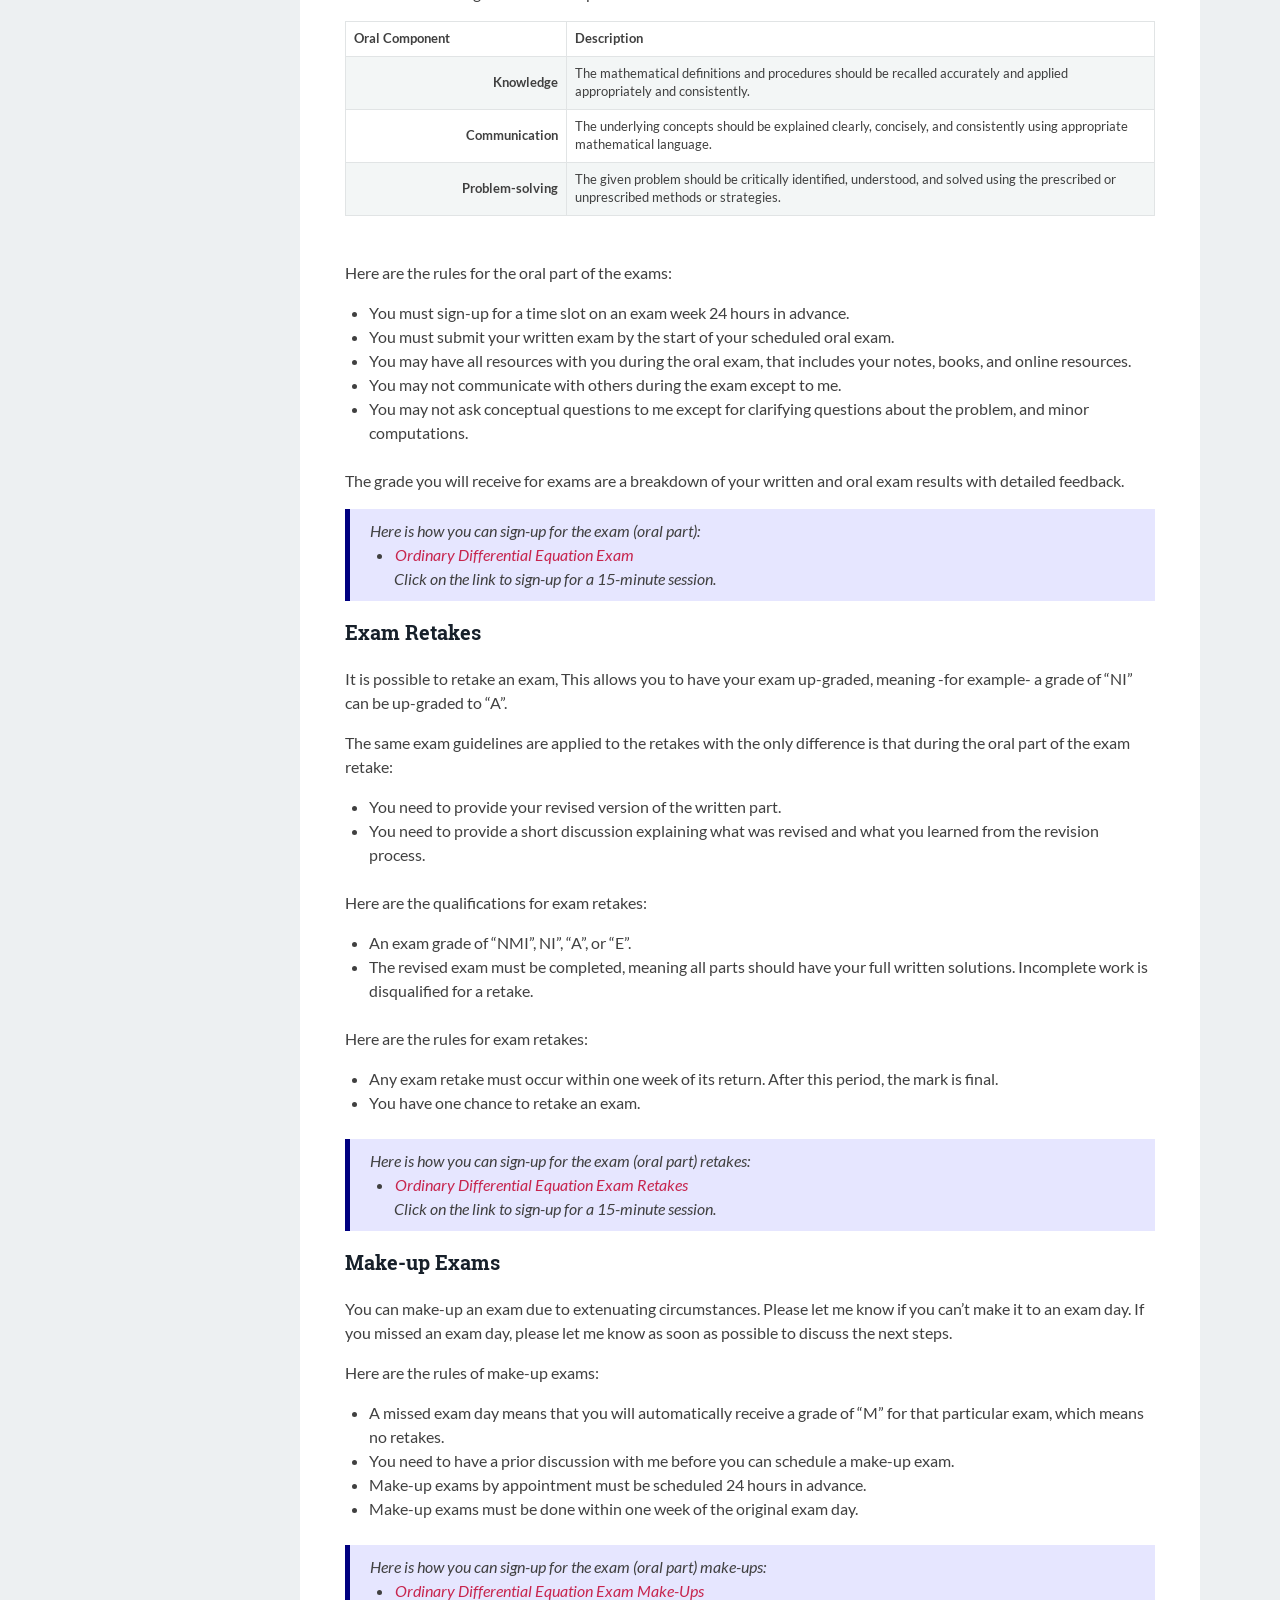
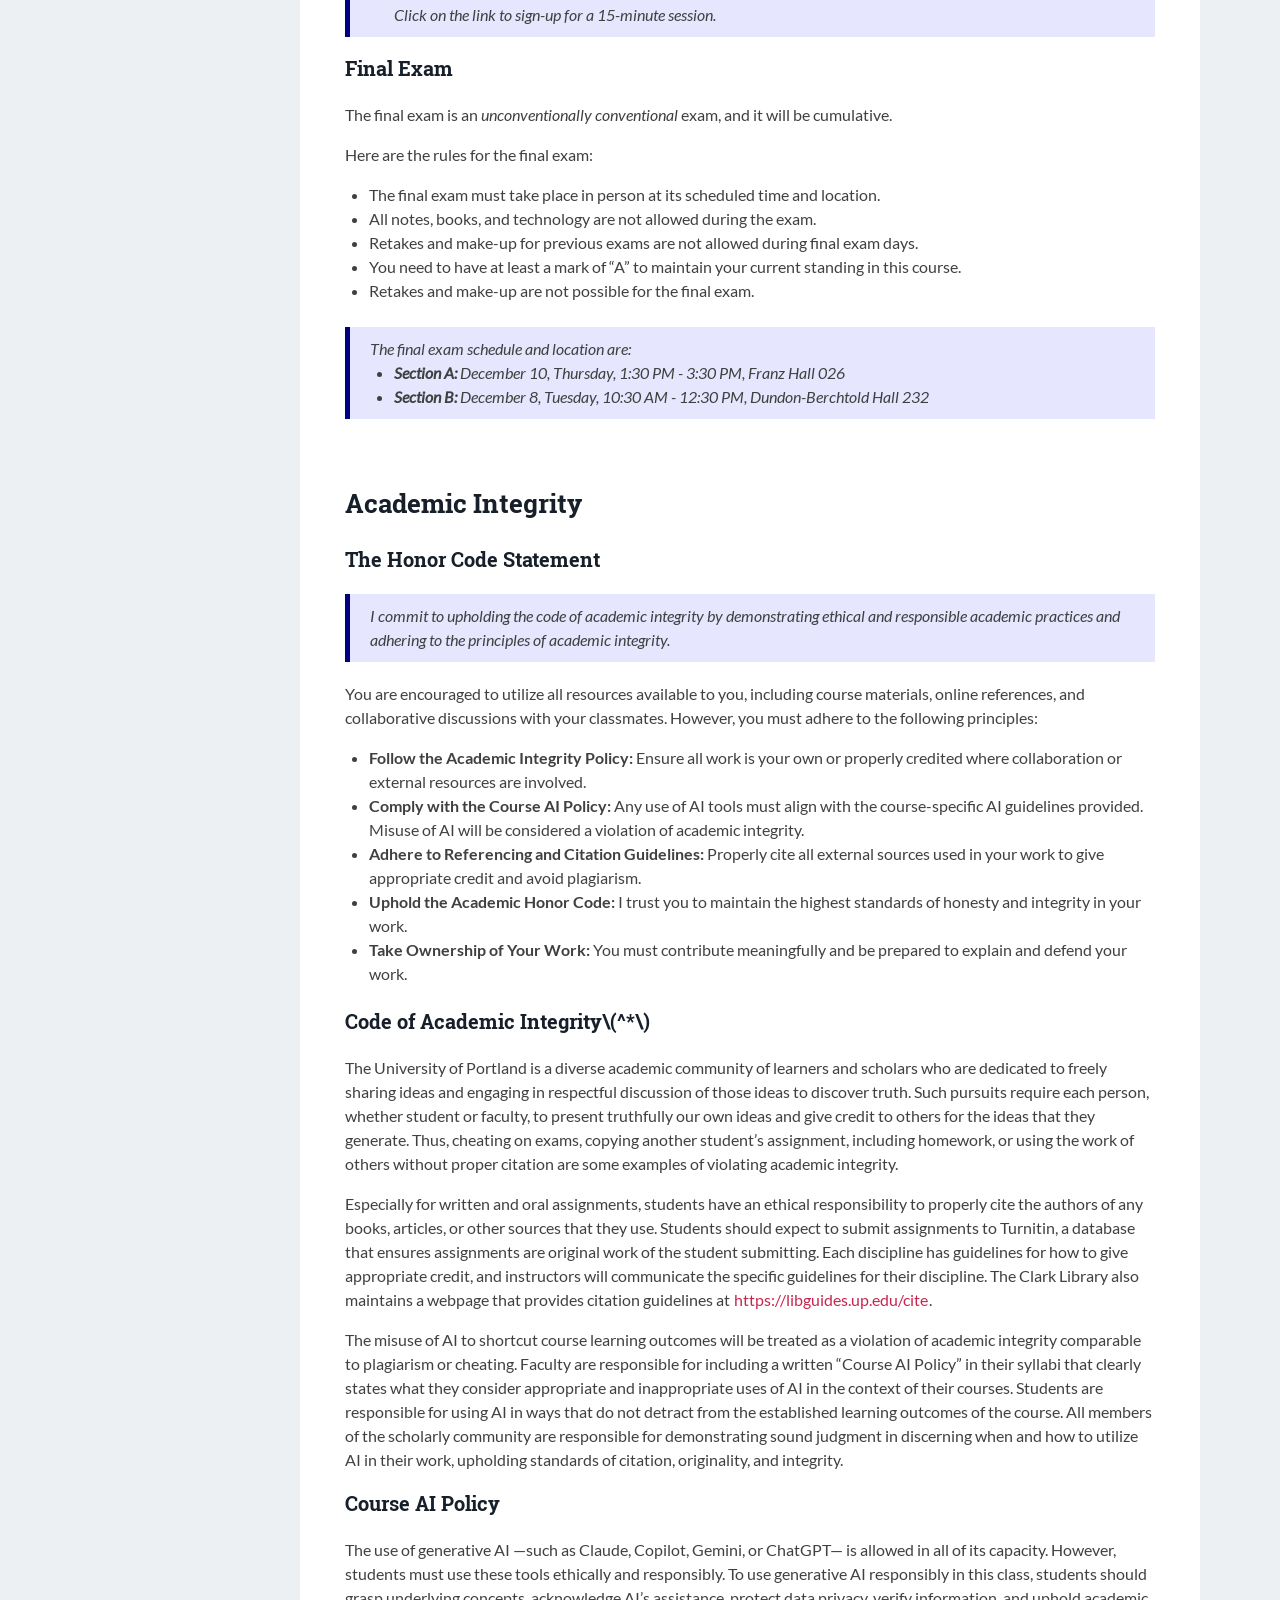
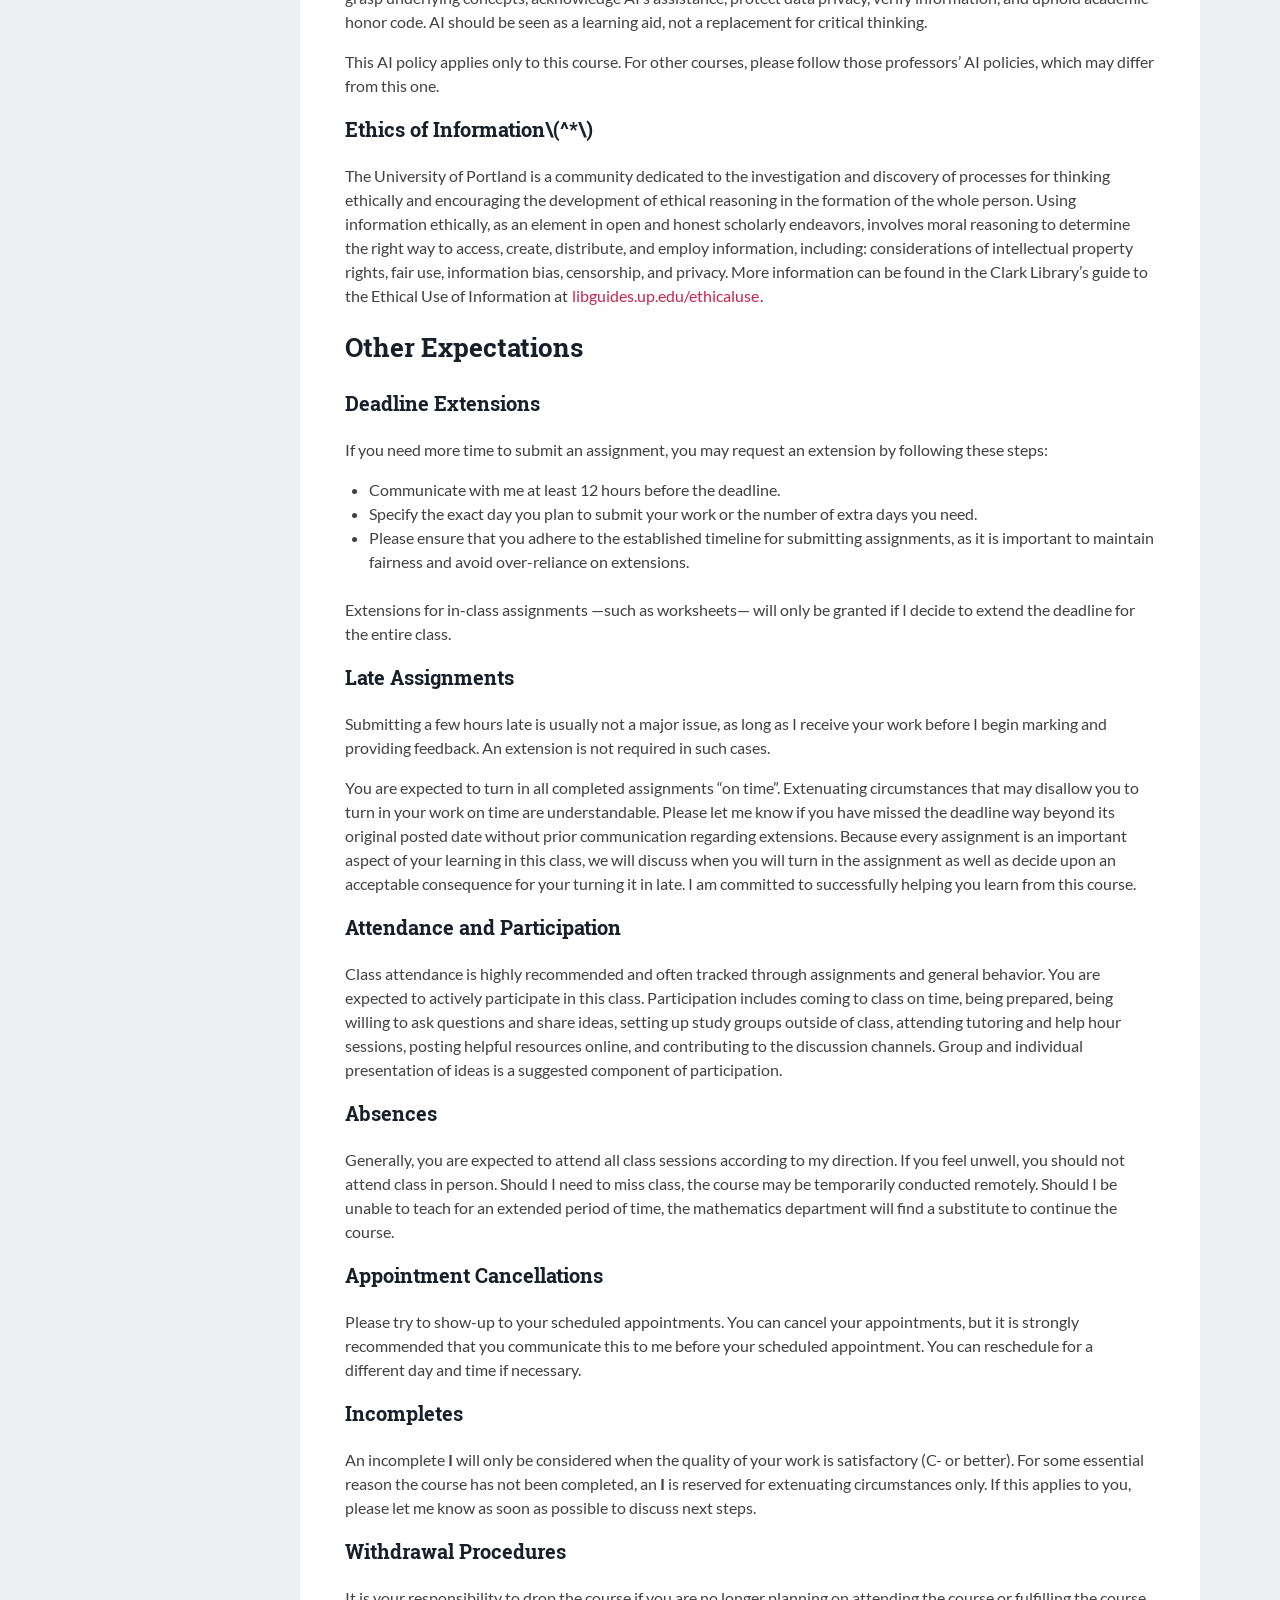
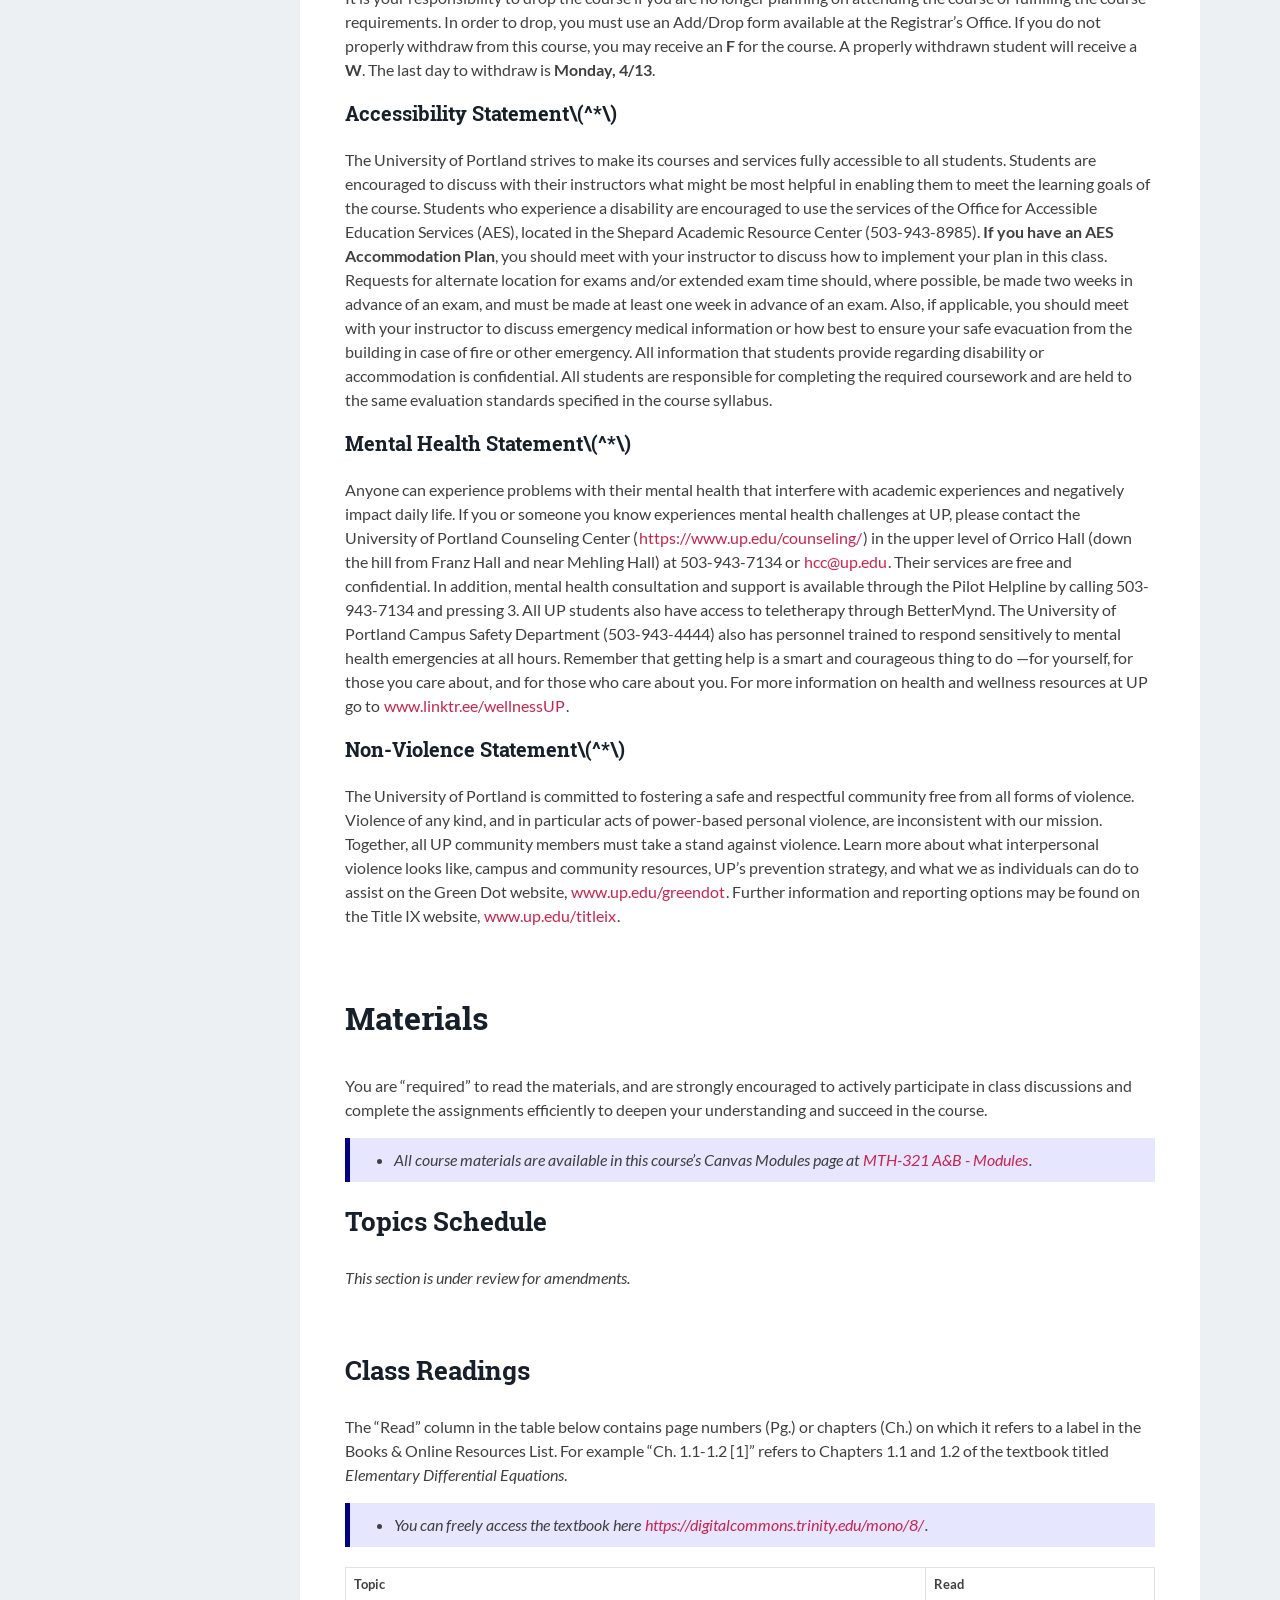
==== commit 2ab80c25: "updates on the topics schedule" ====
--- a/docs/index.html
+++ b/docs/index.html
@@ -177,7 +177,7 @@
 Made with <a href="https://cran.r-project.org/" target="_blank">R</a>
 and <a href="https://rmarkdown.rstudio.com/"
 target="_blank">RMarkdown</a><br />
-Last updated on September 05, 2026</div></p>
+Last updated on October 12, 2026</div></p>
                       </div>
    </div>
      
@@ -1280,249 +1280,7 @@
 </blockquote>
 <div id="topics-schedule" class="section level2">
 <h2><strong>Topics Schedule</strong></h2>
-<table>
-<colgroup>
-<col width="16%" />
-<col width="16%" />
-<col width="66%" />
-</colgroup>
-<thead>
-<tr class="header">
-<th align="center"><strong>Week</strong></th>
-<th align="center"><strong>Day</strong></th>
-<th align="left"><strong>Topics</strong></th>
-</tr>
-</thead>
-<tbody>
-<tr class="odd">
-<td align="center"><strong>1</strong></td>
-<td align="center">Tu 8/25</td>
-<td align="left"><span class="math inline">\(\rightarrow\)</span>
-Orientation<br><span class="math inline">\(\rightarrow\)</span> Algebra
-Review (Optional)<br><span class="math inline">\(\rightarrow\)</span>
-Calculus Review (Optional)<br><span
-class="math inline">\(\rightarrow\)</span> Using Technology for Algebra
-and Calculus<br><span class="math inline">\(\rightarrow\)</span>
-Classification of Equations<br><span
-class="math inline">\(\rightarrow\)</span> Principles of Solutions</td>
-</tr>
-<tr class="even">
-<td align="center"></td>
-<td align="center">Th 8/27</td>
-<td align="left"><span class="math inline">\(\rightarrow\)</span>
-1st-Order ODEs<br><span class="math inline">\(\rightarrow\)</span>
-Equilibriums of 1st-Order ODEs<br><span
-class="math inline">\(\rightarrow\)</span> 1st-Order Existence and
-Uniqueness<br><span class="math inline">\(\rightarrow\)</span> Phase
-Diagrams<br><span class="math inline">\(\rightarrow\)</span> Slope
-Fields</td>
-</tr>
-<tr class="odd">
-<td align="center"><strong>2</strong></td>
-<td align="center">Tu 9/1</td>
-<td align="left"><span class="math inline">\(\rightarrow\)</span>
-Analyzing Equilibriums of 1st-Order ODEs<br><span
-class="math inline">\(\rightarrow\)</span> Bifurcations in One
-Dimension</td>
-</tr>
-<tr class="even">
-<td align="center"></td>
-<td align="center">Th 9/3</td>
-<td align="left"><span class="math inline">\(\rightarrow\)</span>
-Applications of 1st-Order ODEs<br><span
-class="math inline">\(\rightarrow\)</span> Euler’s Method
-(Optional)</td>
-</tr>
-<tr class="odd">
-<td align="center"><strong>3</strong></td>
-<td align="center">Tu 9/8</td>
-<td align="left"><span class="math inline">\(\rightarrow\)</span>
-Separation of Variables for Linear 1st-Order ODEs<br><span
-class="math inline">\(\rightarrow\)</span> Separation of Variables for
-Non-Linear 1st-Order ODEs</td>
-</tr>
-<tr class="even">
-<td align="center"></td>
-<td align="center">Th 9/10</td>
-<td align="left"><span class="math inline">\(\rightarrow\)</span> Exact
-Forms of 1st-Order ODEs<br><span
-class="math inline">\(\rightarrow\)</span> Integrating Factors for
-Linear 1st-Order ODEs</td>
-</tr>
-<tr class="odd">
-<td align="center"><strong>4</strong></td>
-<td align="center">Tu 9/15</td>
-<td align="left"><span class="math inline">\(\rightarrow\)</span>
-2nd-Order ODEs<br><span class="math inline">\(\rightarrow\)</span>
-Equilibriums of 2nd-Order ODEs<br><span
-class="math inline">\(\rightarrow\)</span> 2nd-Order Existence and
-Uniqueness</td>
-</tr>
-<tr class="even">
-<td align="center"></td>
-<td align="center">Th 9/17</td>
-<td align="left"><span class="math inline">\(\rightarrow\)</span>
-Principle of Superposition<br><span
-class="math inline">\(\rightarrow\)</span> Characteristic Polynomials
-for Homogeneous Linear 2nd-Order ODEs<br><span
-class="math inline">\(\rightarrow\)</span> Method of Reduction of
-Order</td>
-</tr>
-<tr class="odd">
-<td align="center"><strong>5</strong></td>
-<td align="center">Tu 9/22</td>
-<td align="left"><em>Review</em></td>
-</tr>
-<tr class="even">
-<td align="center"></td>
-<td align="center">M 9/21 to F 9/25</td>
-<td align="left"><strong>Exam 1</strong> on <strong>1st-Order
-ODEs</strong> (No Class Session on Th 9/24)</td>
-</tr>
-<tr class="odd">
-<td align="center"><strong>6</strong></td>
-<td align="center">Tu 9/29</td>
-<td align="left"><span class="math inline">\(\rightarrow\)</span>
-Undetermined Coefficients for Nonhomogeneous Linear 2nd-Order ODEs</td>
-</tr>
-<tr class="even">
-<td align="center"></td>
-<td align="center">Th 10/1</td>
-<td align="left"><span class="math inline">\(\rightarrow\)</span>
-Variation of Parameters for Nonhomogeneous Linear 2nd-Order ODEs</td>
-</tr>
-<tr class="odd">
-<td align="center"><strong>7</strong></td>
-<td align="center">Tu 10/6</td>
-<td align="left"><span class="math inline">\(\rightarrow\)</span>
-Systems of 1st-Order ODEs<br><span
-class="math inline">\(\rightarrow\)</span> Equilibriums of 1st-Order
-Systems<br><span class="math inline">\(\rightarrow\)</span> 1st-Order
-System Existence and Uniqueness<br><span
-class="math inline">\(\rightarrow\)</span> Phase Planes<br><span
-class="math inline">\(\rightarrow\)</span> Direction Fields</td>
-</tr>
-<tr class="even">
-<td align="center"></td>
-<td align="center">Th 10/8</td>
-<td align="left"><span class="math inline">\(\rightarrow\)</span>
-Analyzing Equilibriums of 1st-Order Systems<br><span
-class="math inline">\(\rightarrow\)</span> Phase Portraits<br><span
-class="math inline">\(\rightarrow\)</span> Bifurcations in Two
-Dimensions</td>
-</tr>
-<tr class="odd">
-<td align="center"><strong>8</strong></td>
-<td align="center">Tu 10/13</td>
-<td align="left"><em>Fall Vacation</em></td>
-</tr>
-<tr class="even">
-<td align="center"></td>
-<td align="center">Th 10/15</td>
-<td align="left"><em>Fall Vacation</em></td>
-</tr>
-<tr class="odd">
-<td align="center"><strong>9</strong></td>
-<td align="center">Tu 10/20</td>
-<td align="left"><em>Review</em></td>
-</tr>
-<tr class="even">
-<td align="center"></td>
-<td align="center">M 10/19 to F 10/23</td>
-<td align="left"><strong>Exam 2</strong> on <strong>2nd-Order
-ODEs</strong> (No Class Session on Th 10/22)</td>
-</tr>
-<tr class="odd">
-<td align="center"><strong>10</strong></td>
-<td align="center">Tu 10/27</td>
-<td align="left"><span class="math inline">\(\rightarrow\)</span>
-Applications of 2nd-Order ODEs &amp; Systems of 1st-Order ODEs<br><span
-class="math inline">\(\rightarrow\)</span> Runge-Kutta Method
-(Optional)</td>
-</tr>
-<tr class="even">
-<td align="center"></td>
-<td align="center">Th 10/29</td>
-<td align="left"><span class="math inline">\(\rightarrow\)</span>
-Eigenvalues and Eigenvectors for Homogeneous Linear 1st-Order
-Systems<br><span class="math inline">\(\rightarrow\)</span> Stability
-Analysis by Linearization</td>
-</tr>
-<tr class="odd">
-<td align="center"><strong>11</strong></td>
-<td align="center">Tu 11/3</td>
-<td align="left"><span class="math inline">\(\rightarrow\)</span>
-Distinct Real Eigenvalues for Homogeneous Linear 1st-Order
-Systems<br><span class="math inline">\(\rightarrow\)</span> Repeated
-Real Eigenvalues for Homogeneous Linear 1st-Order Systems<br><span
-class="math inline">\(\rightarrow\)</span> Complex Eigenvalues for
-Homogeneous Linear 1st-Order Systems</td>
-</tr>
-<tr class="even">
-<td align="center"></td>
-<td align="center">Th 11/5</td>
-<td align="left"><span class="math inline">\(\rightarrow\)</span>
-Variation of Parameters for Nonhomogeneous Linear 1st-Order Systems</td>
-</tr>
-<tr class="odd">
-<td align="center"><strong>12</strong></td>
-<td align="center">Tu 11/10</td>
-<td align="left"><span class="math inline">\(\rightarrow\)</span>
-Laplace Transforms<br><span class="math inline">\(\rightarrow\)</span>
-Inverse Laplace Transforms<br><span
-class="math inline">\(\rightarrow\)</span> Convolutions</td>
-</tr>
-<tr class="even">
-<td align="center"></td>
-<td align="center">Th 11/12</td>
-<td align="left"><span class="math inline">\(\rightarrow\)</span>
-Laplace Transforms for Homogeneous Linear ODEs<br><span
-class="math inline">\(\rightarrow\)</span> Laplace Transforms for
-Nonhomogeneous Linear ODEs</td>
-</tr>
-<tr class="odd">
-<td align="center"><strong>13</strong></td>
-<td align="center">Tu 11/17</td>
-<td align="left"><em>Review</em></td>
-</tr>
-<tr class="even">
-<td align="center"></td>
-<td align="center">M 11/16 to F 11/20</td>
-<td align="left"><strong>Exam 3</strong> on <strong>Systems of 1st-Order
-ODEs</strong> (No Class Session on Th 11/19)</td>
-</tr>
-<tr class="odd">
-<td align="center"><strong>14</strong></td>
-<td align="center">Tu 11/24</td>
-<td align="left"><span class="math inline">\(\rightarrow\)</span>
-Laplace Transforms for Linear 1st-Order Systems</td>
-</tr>
-<tr class="even">
-<td align="center"></td>
-<td align="center">T 11/26</td>
-<td align="left"><em>Thanksgiving Vacation</em></td>
-</tr>
-<tr class="odd">
-<td align="center"><strong>15</strong></td>
-<td align="center">Tu 12/1</td>
-<td align="left"><span class="math inline">\(\rightarrow\)</span> Series
-Solutions for Linear ODEs (Optional)</td>
-</tr>
-<tr class="even">
-<td align="center"></td>
-<td align="center">Th 12/3</td>
-<td align="left"><span class="math inline">\(\rightarrow\)</span>
-Solutions for Linear Higher Order ODEs (Optional)</td>
-</tr>
-<tr class="odd">
-<td align="center"><strong>16</strong></td>
-<td align="center">M 12/7 to Th 12/10</td>
-<td align="left"><strong>Cumulative Exam</strong> (Topics from
-<strong>Exams 1, 2, &amp; 3</strong> including Topics in <strong>Laplace
-Transforms</strong>)</td>
-</tr>
-</tbody>
-</table>
+<p><em>This section is under review for amendments.</em></p>
 <p><br></p>
 </div>
 <div id="class-readings" class="section level2">
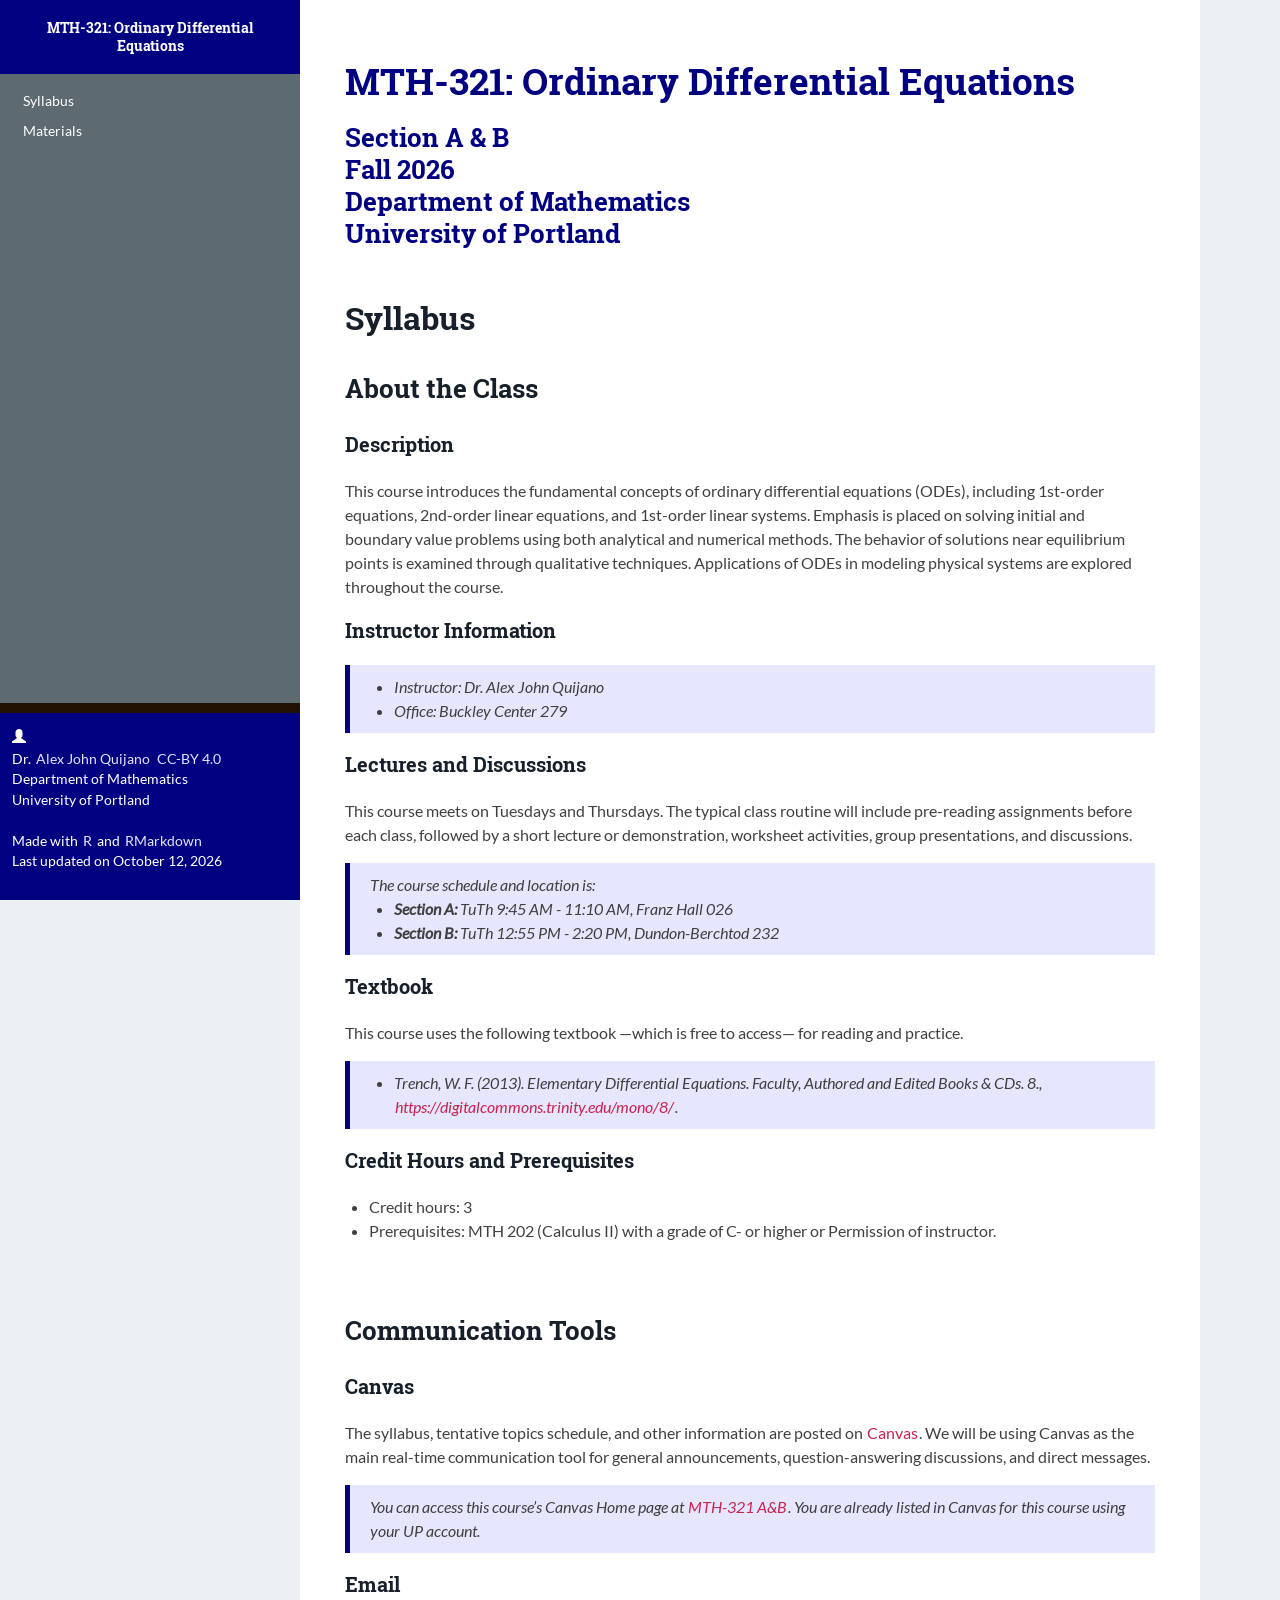
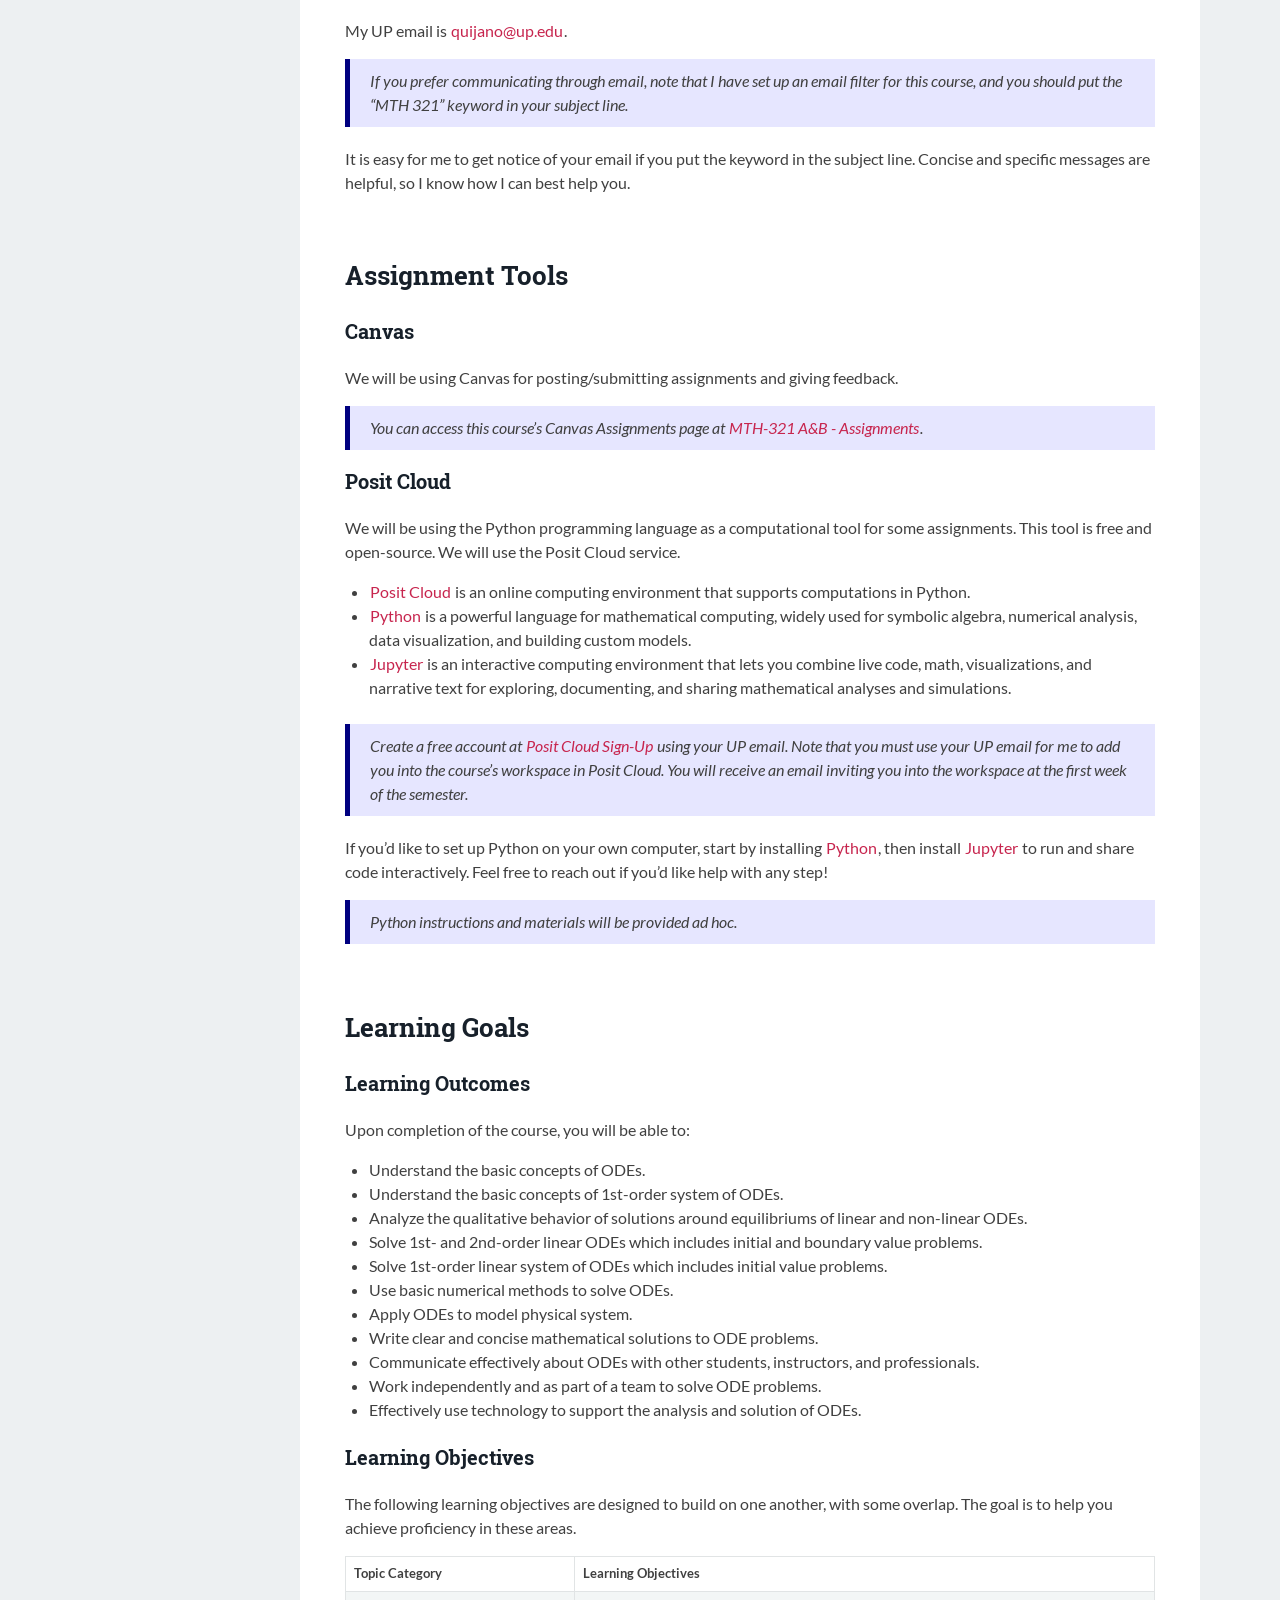
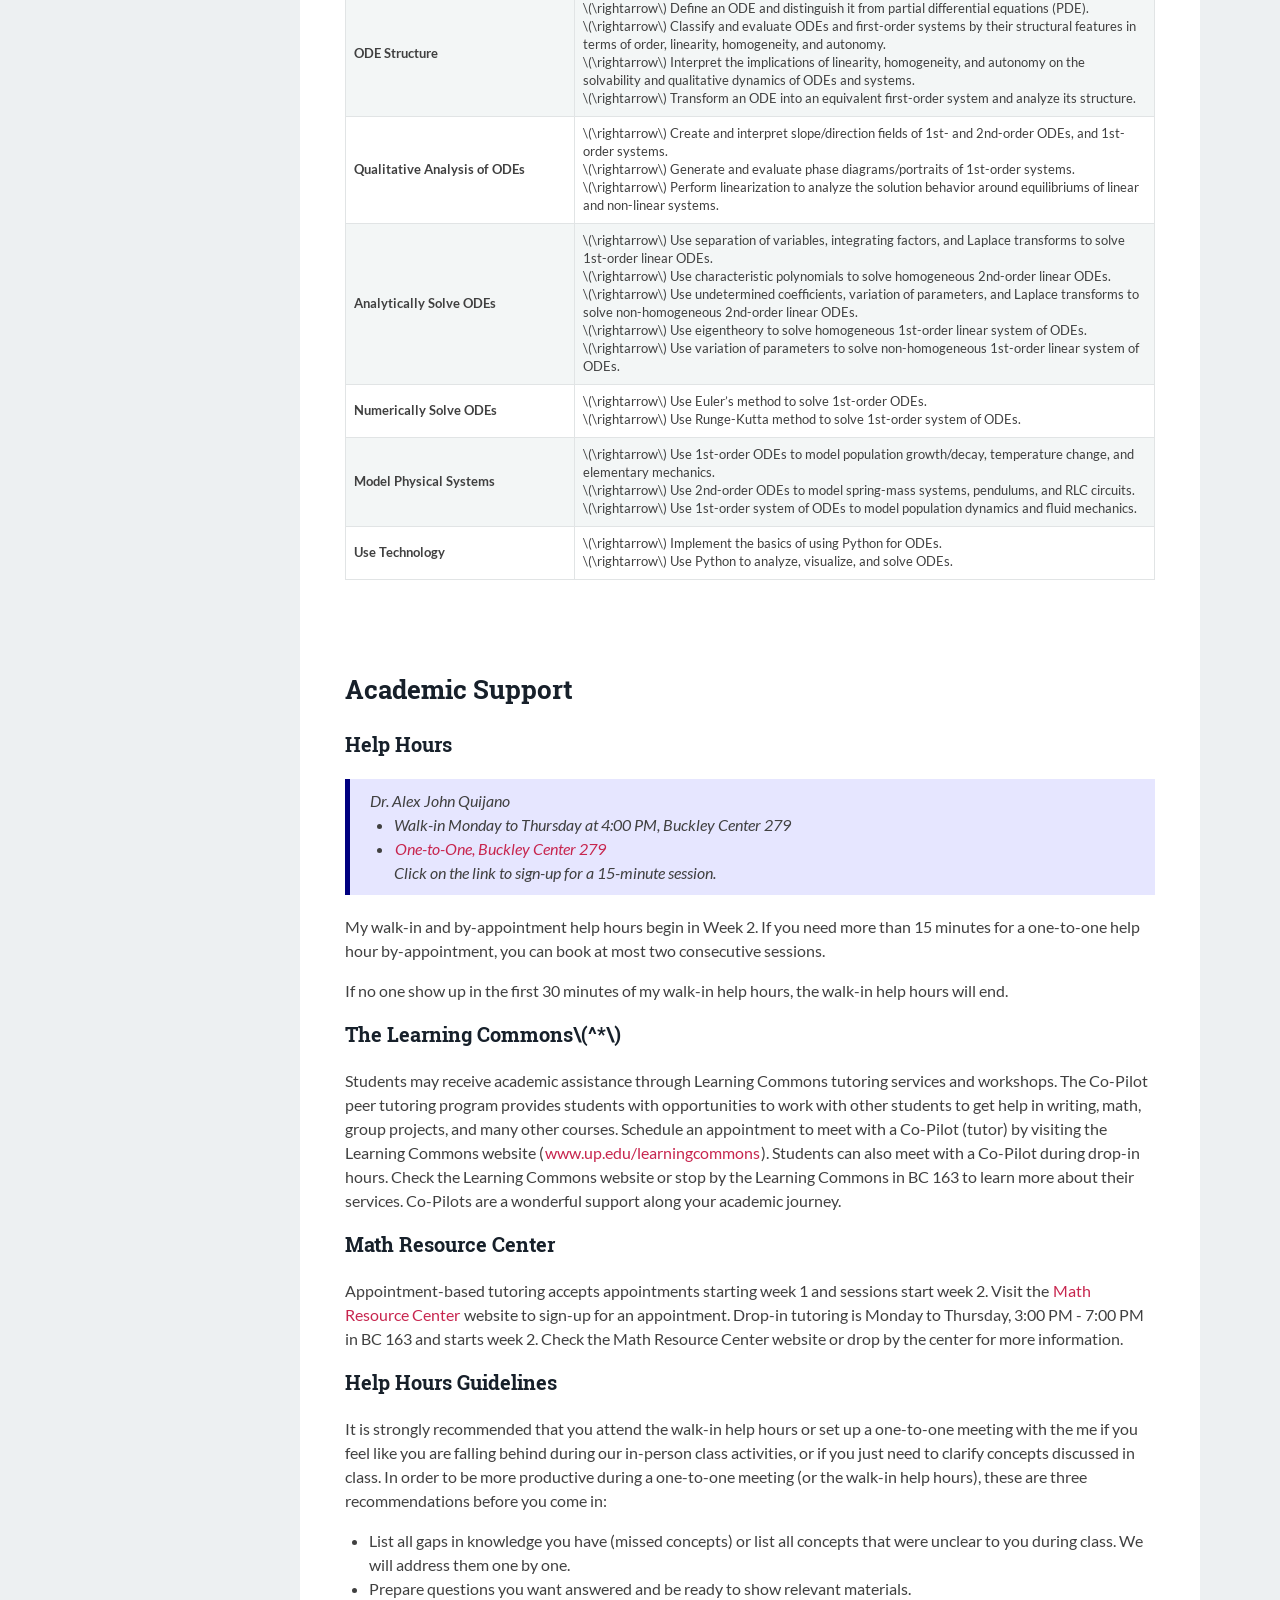
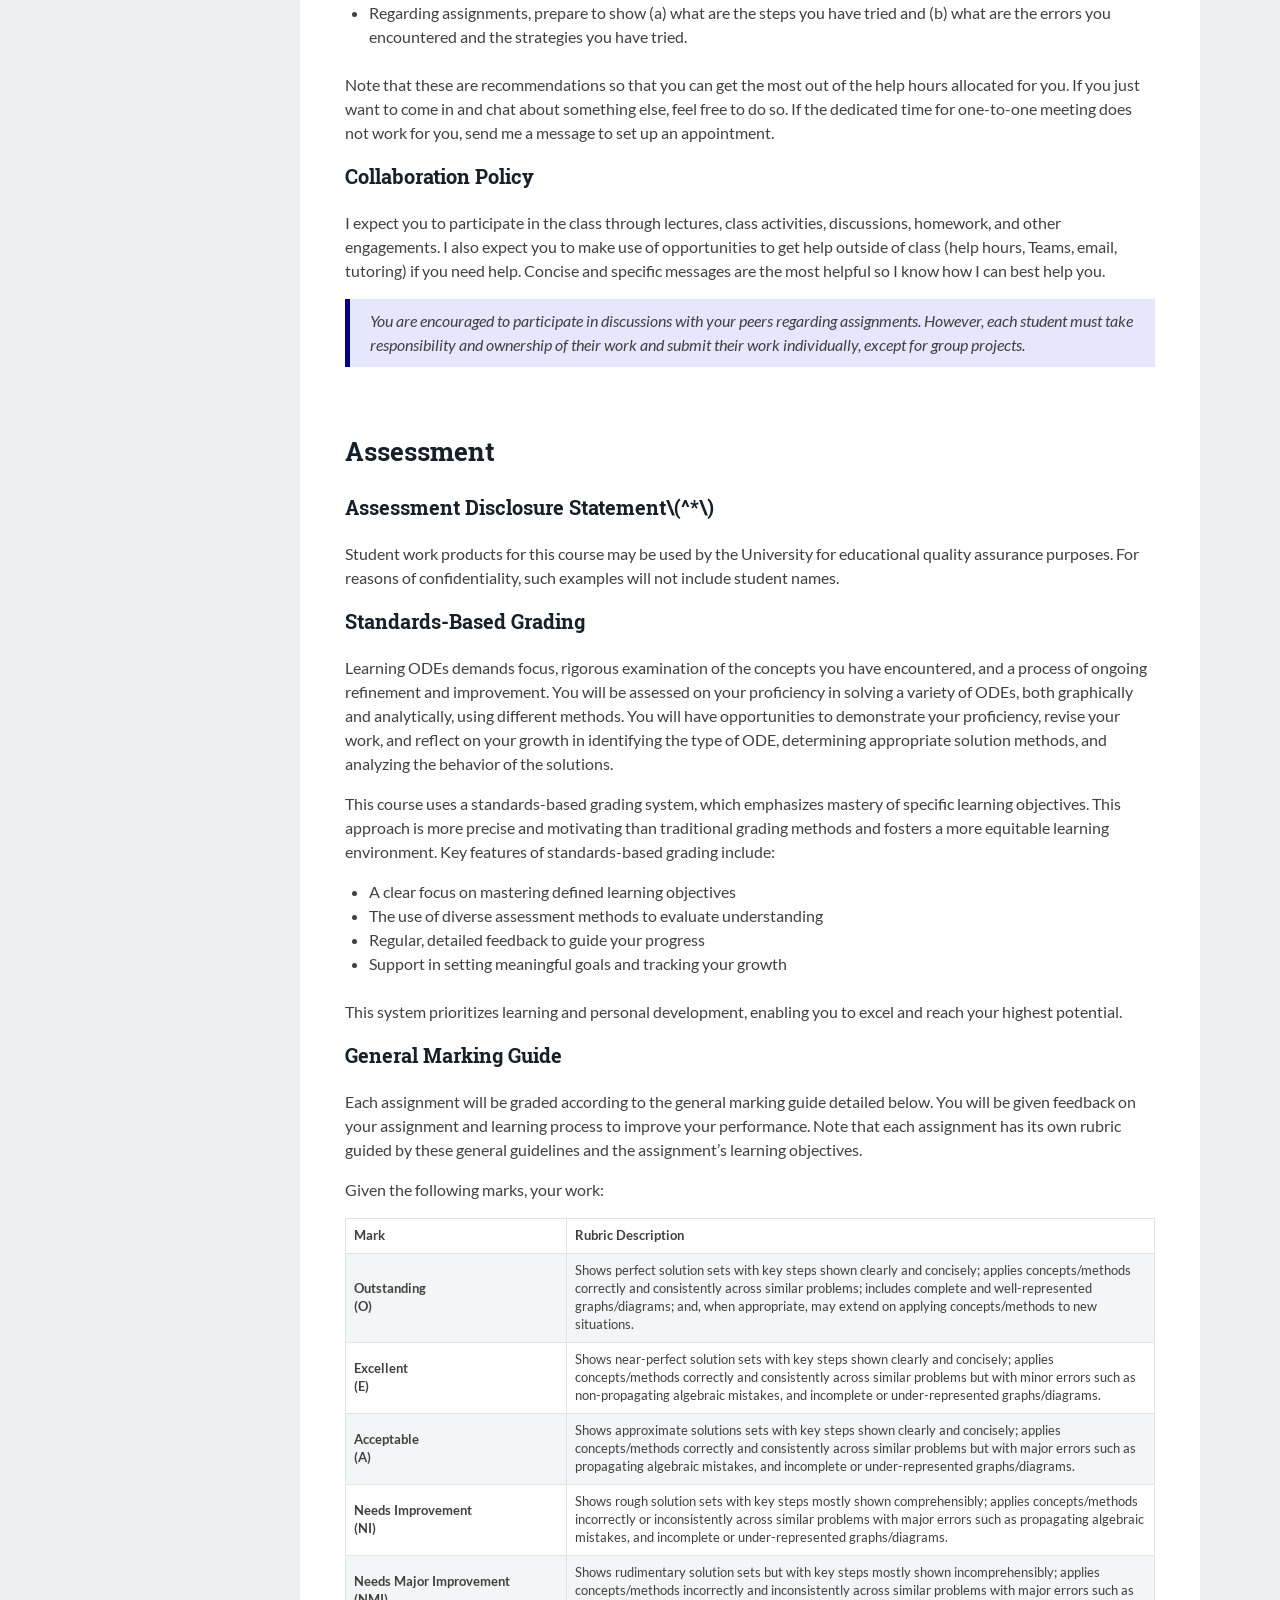
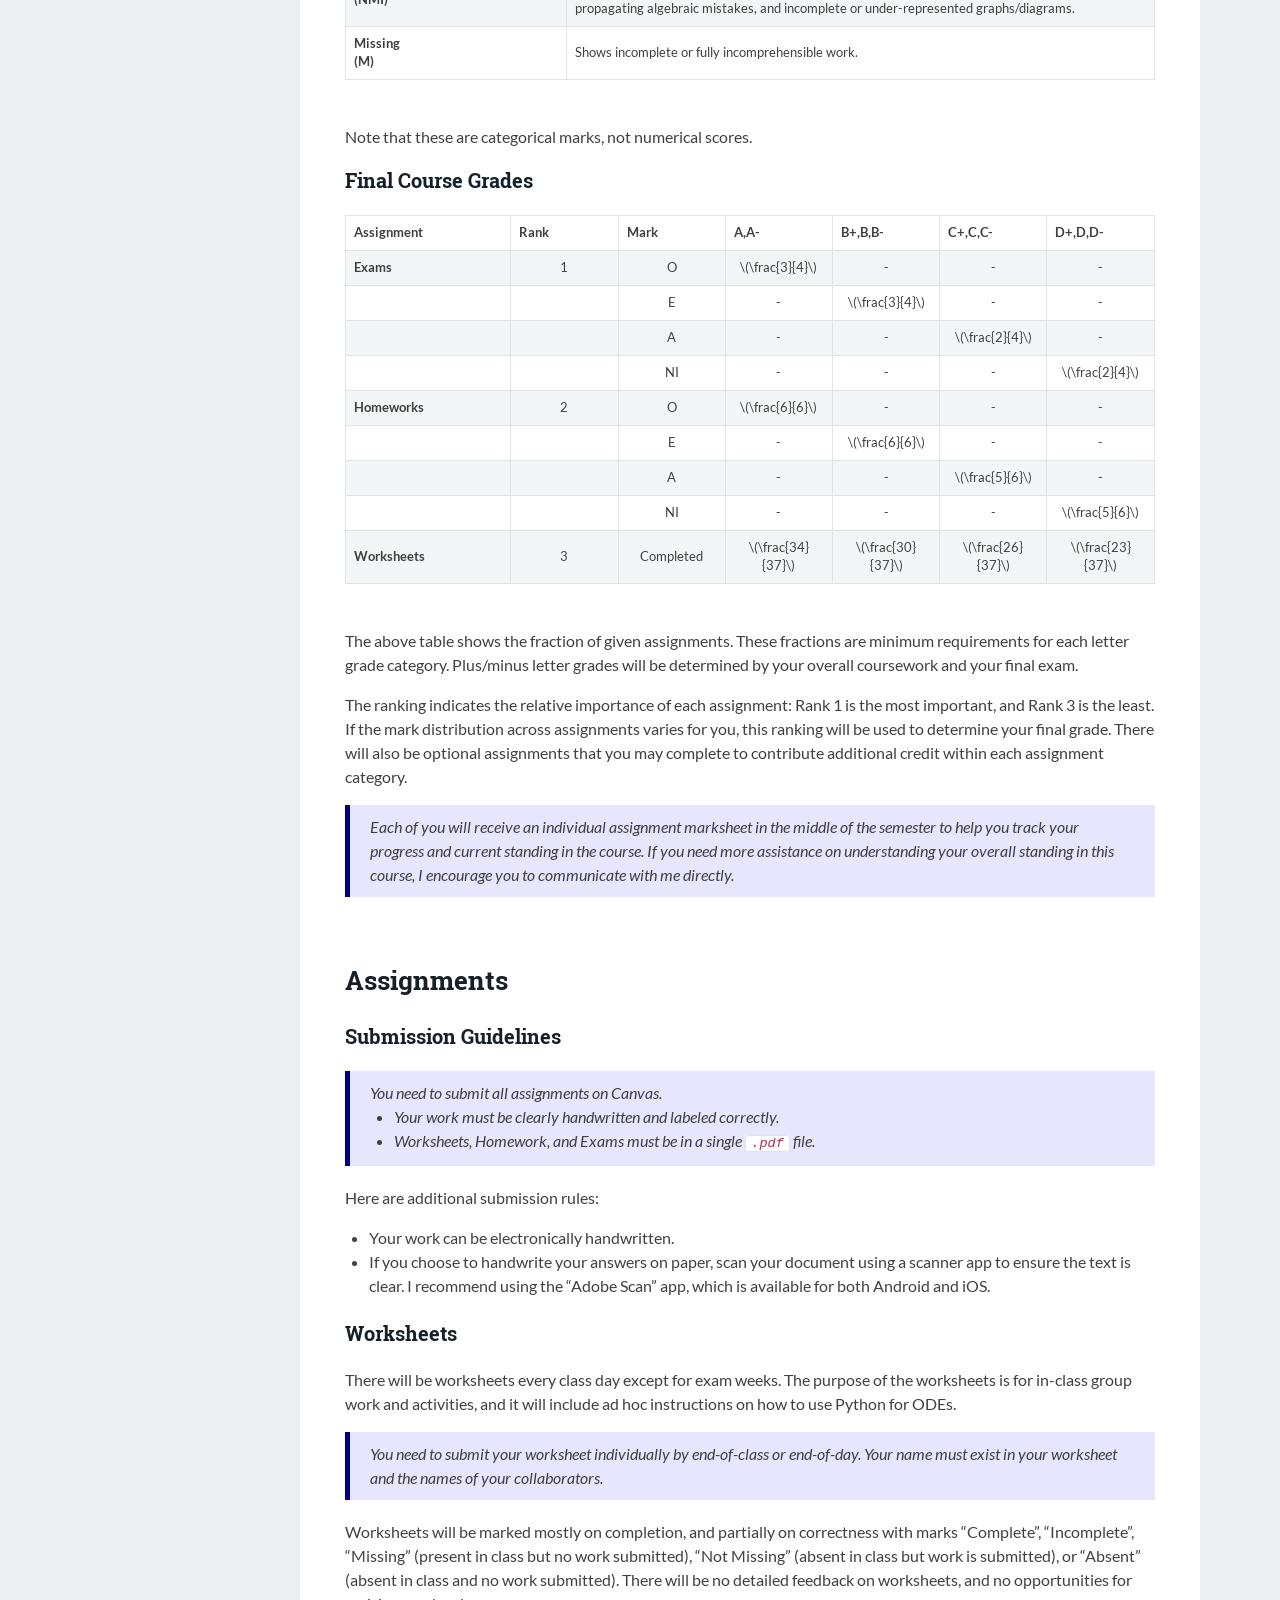
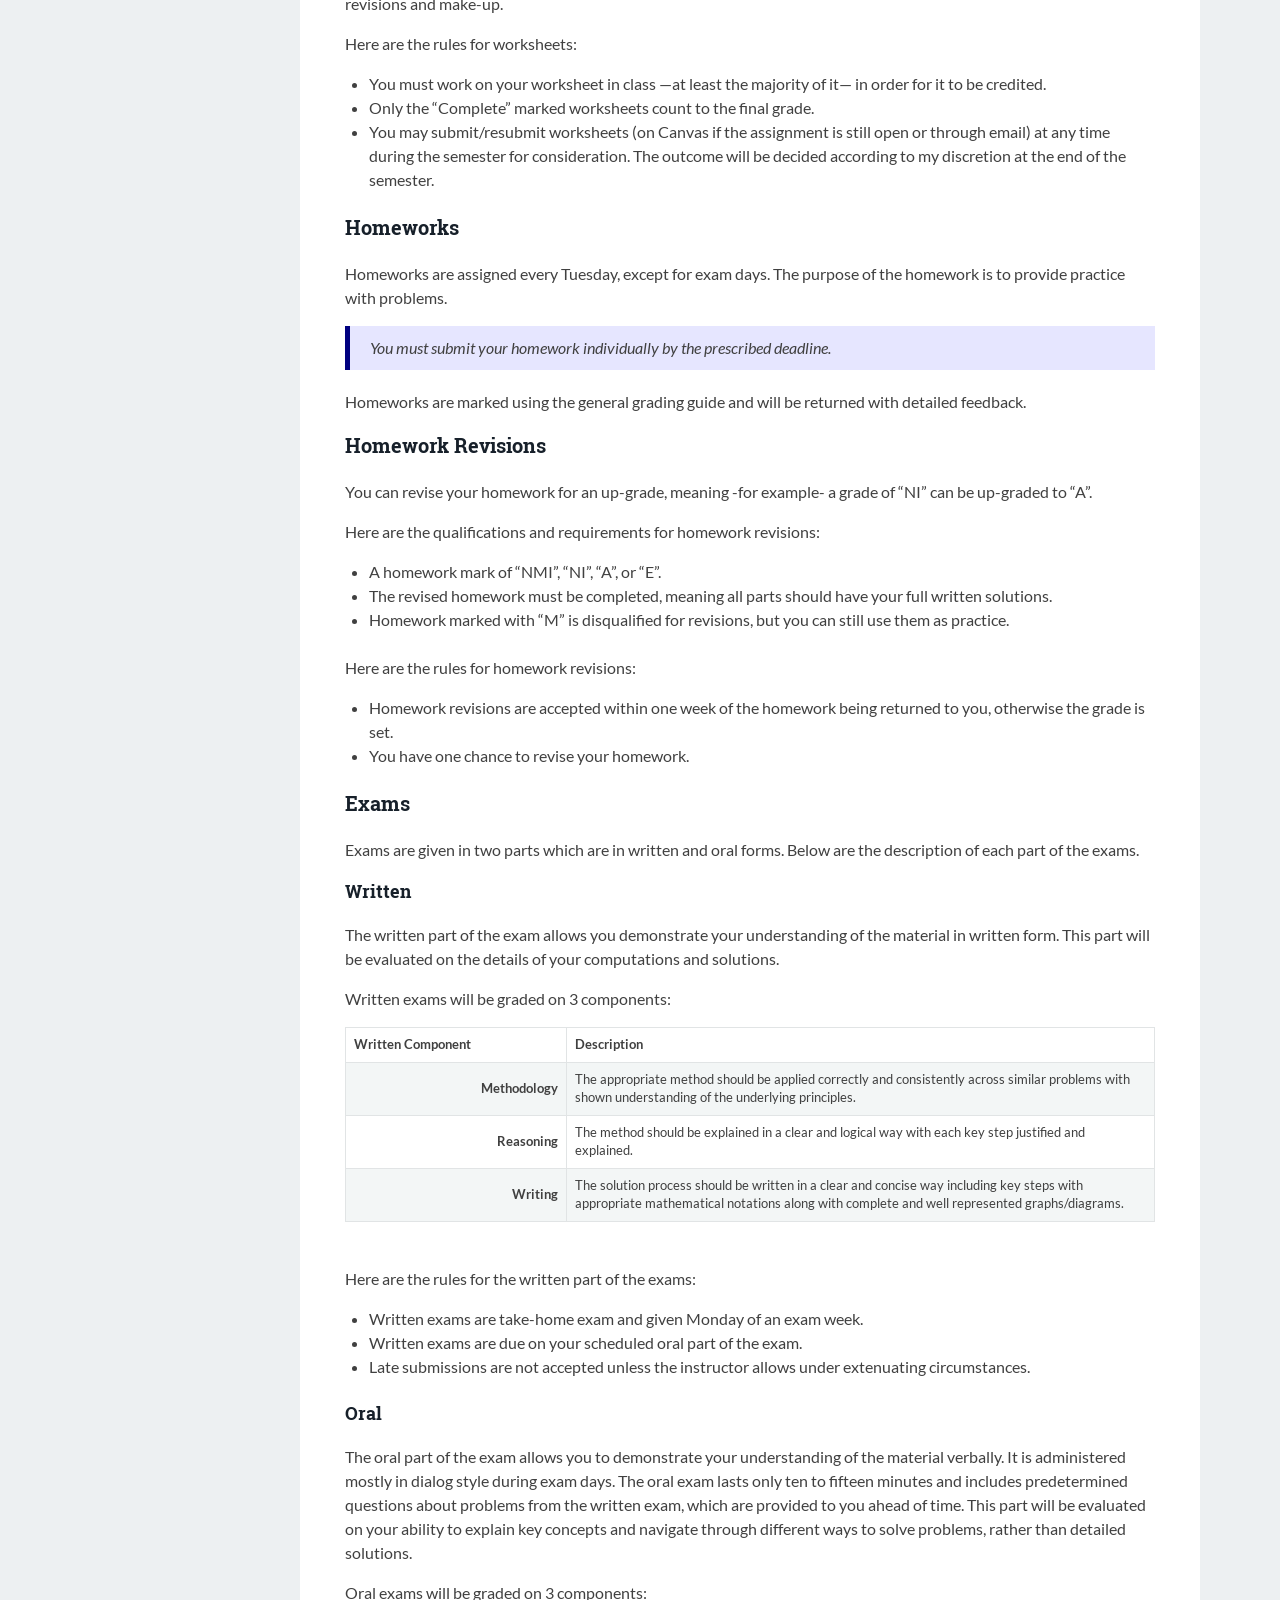
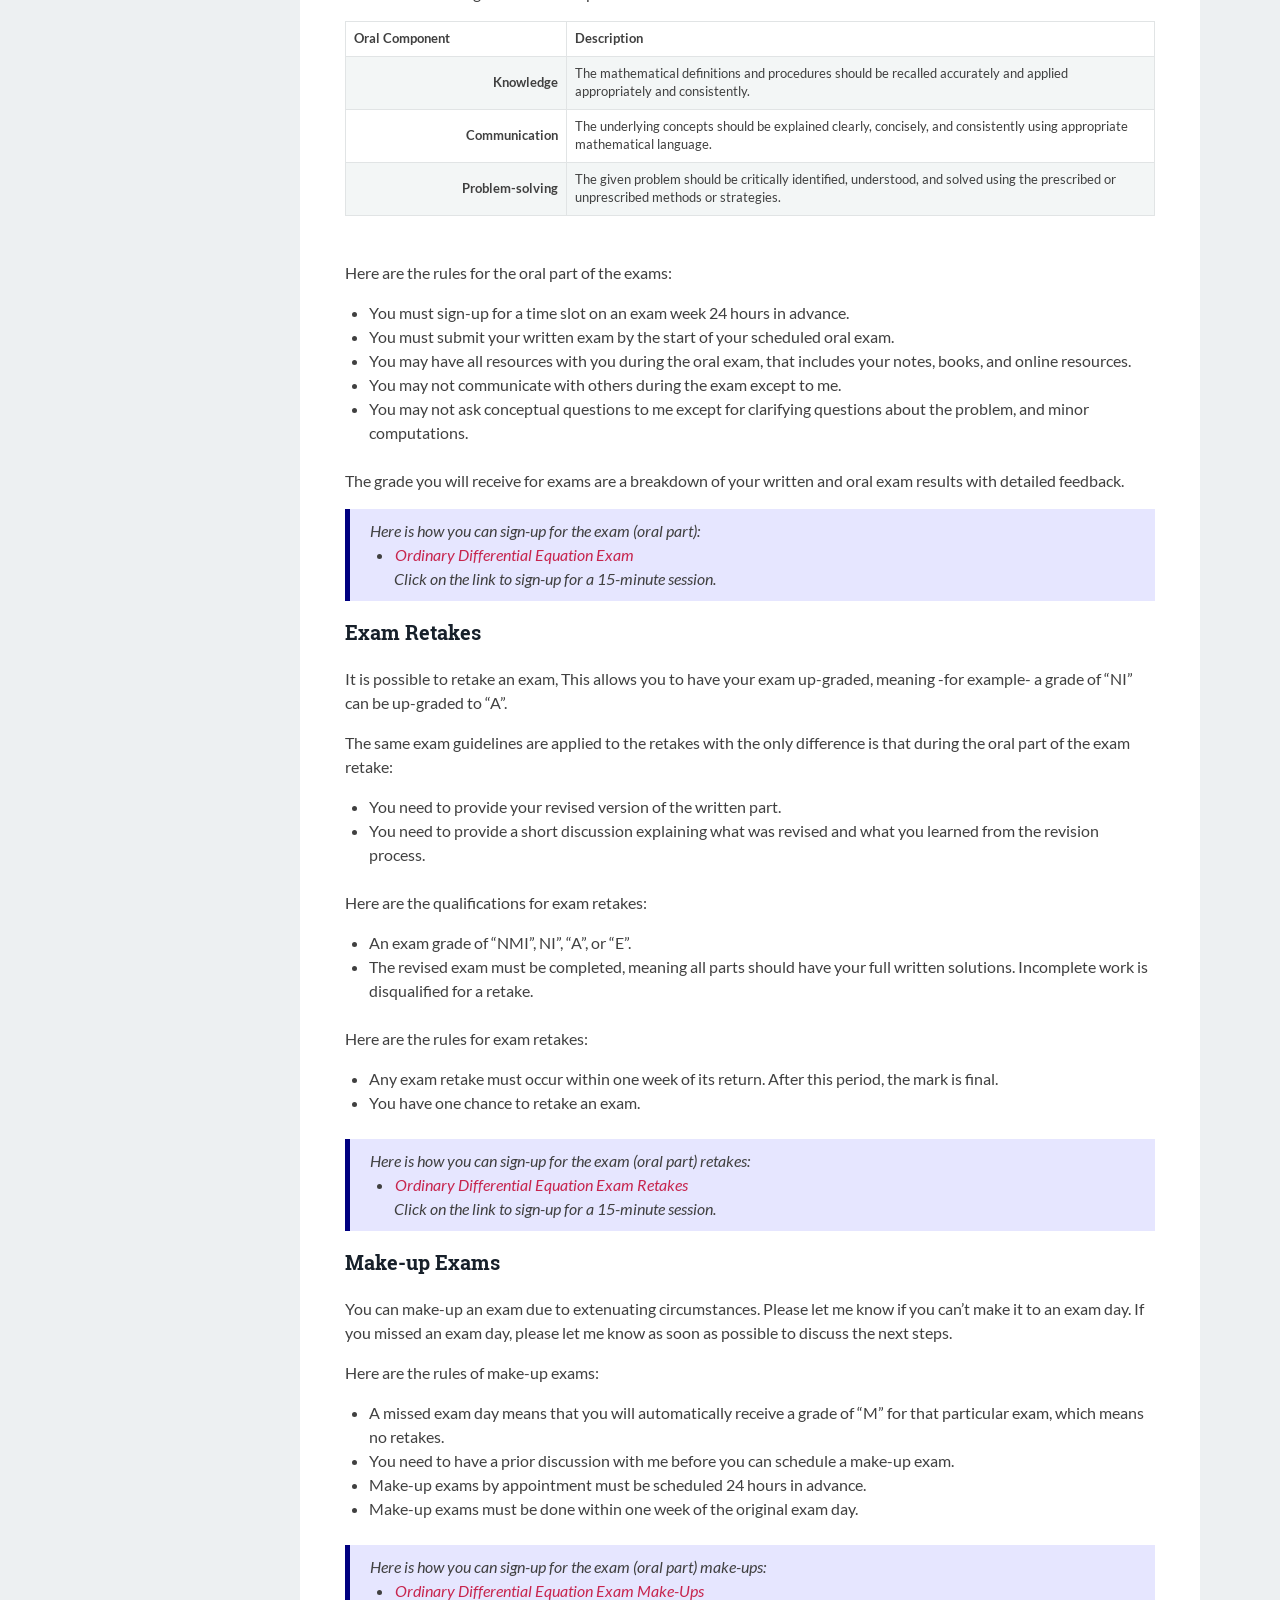
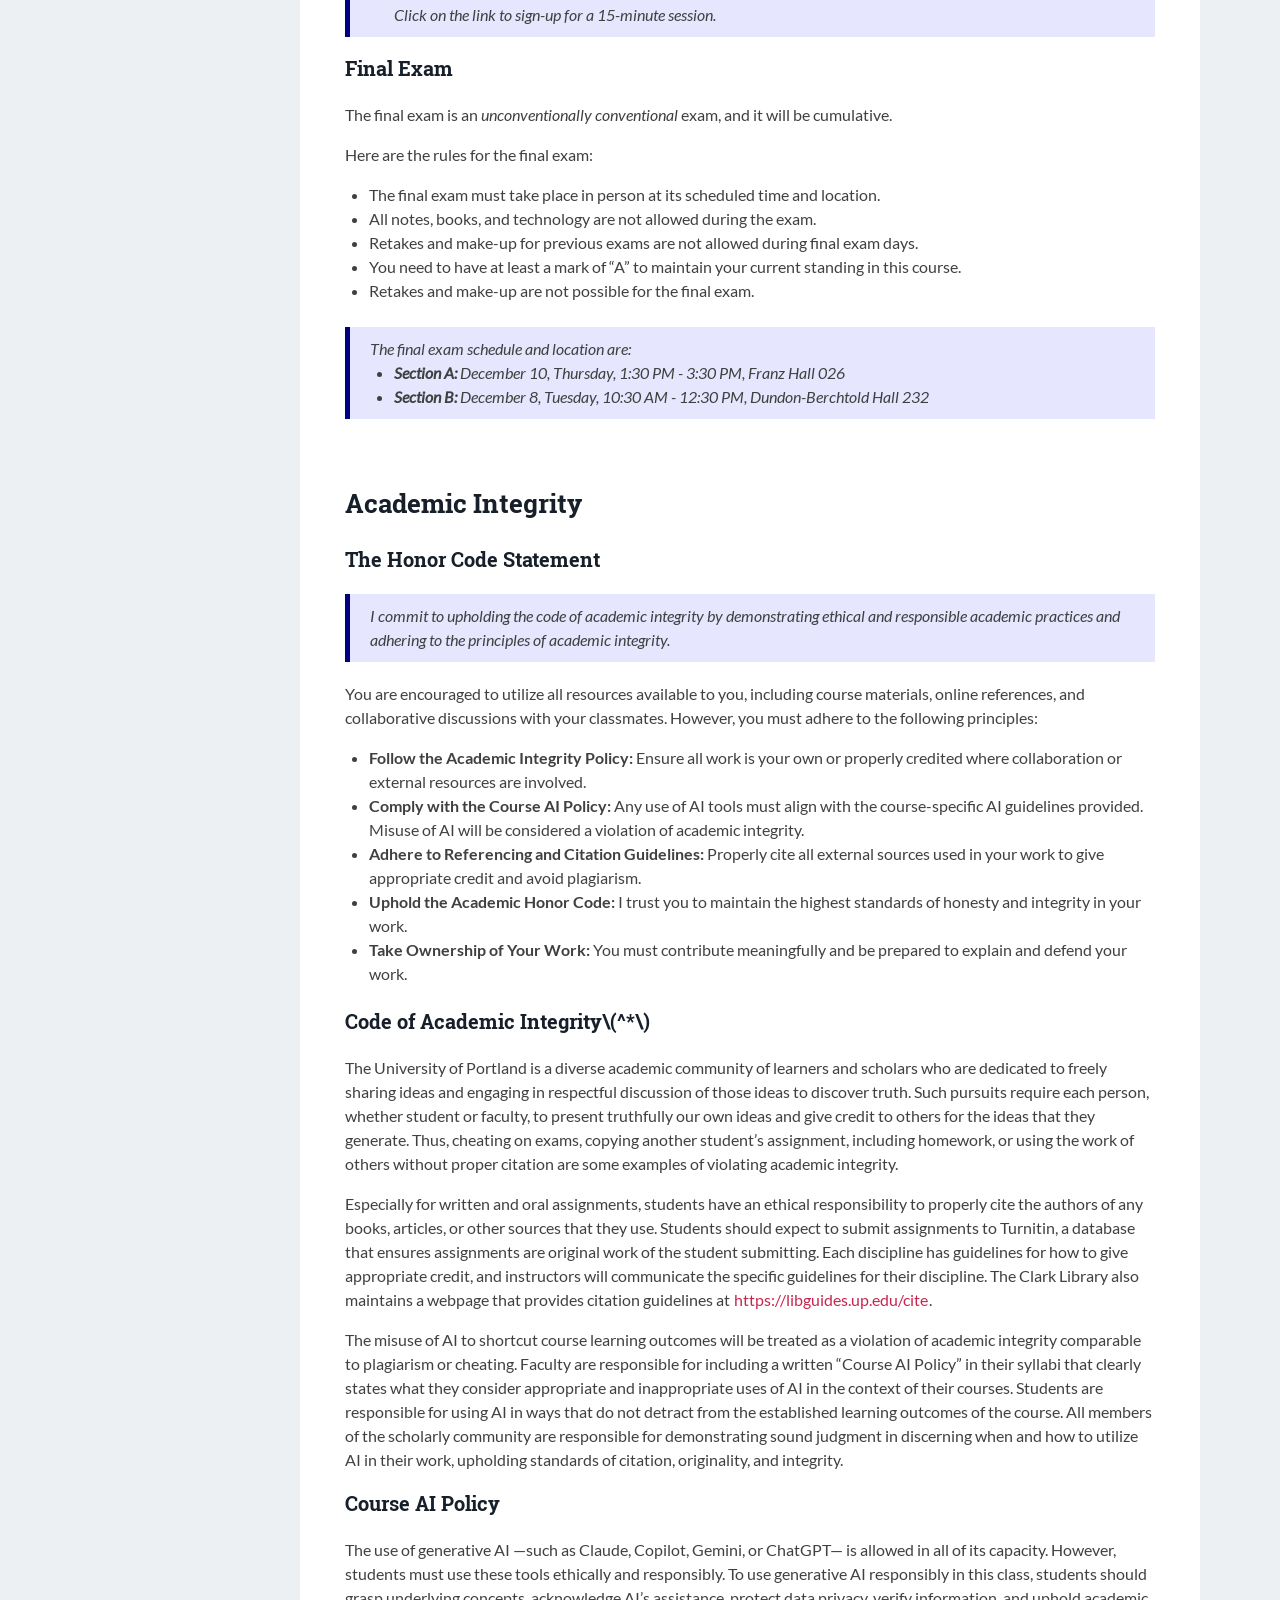
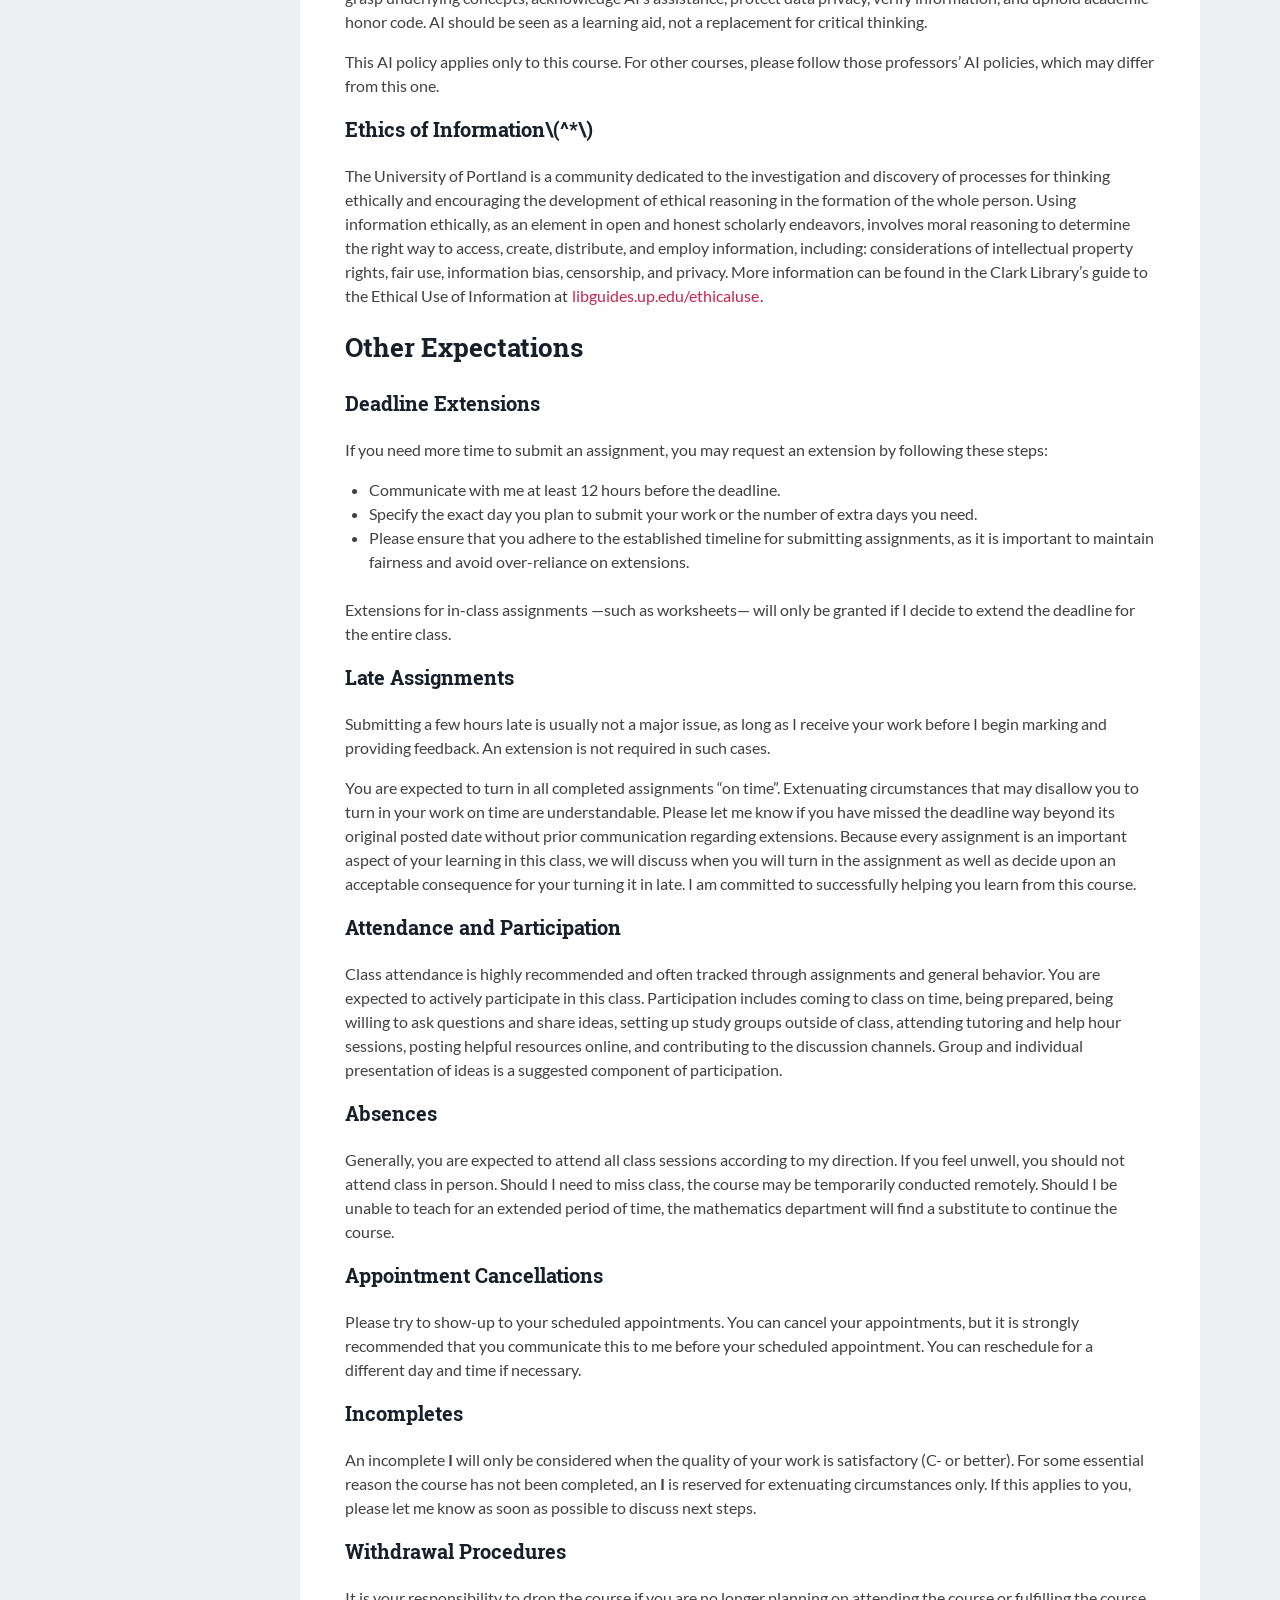
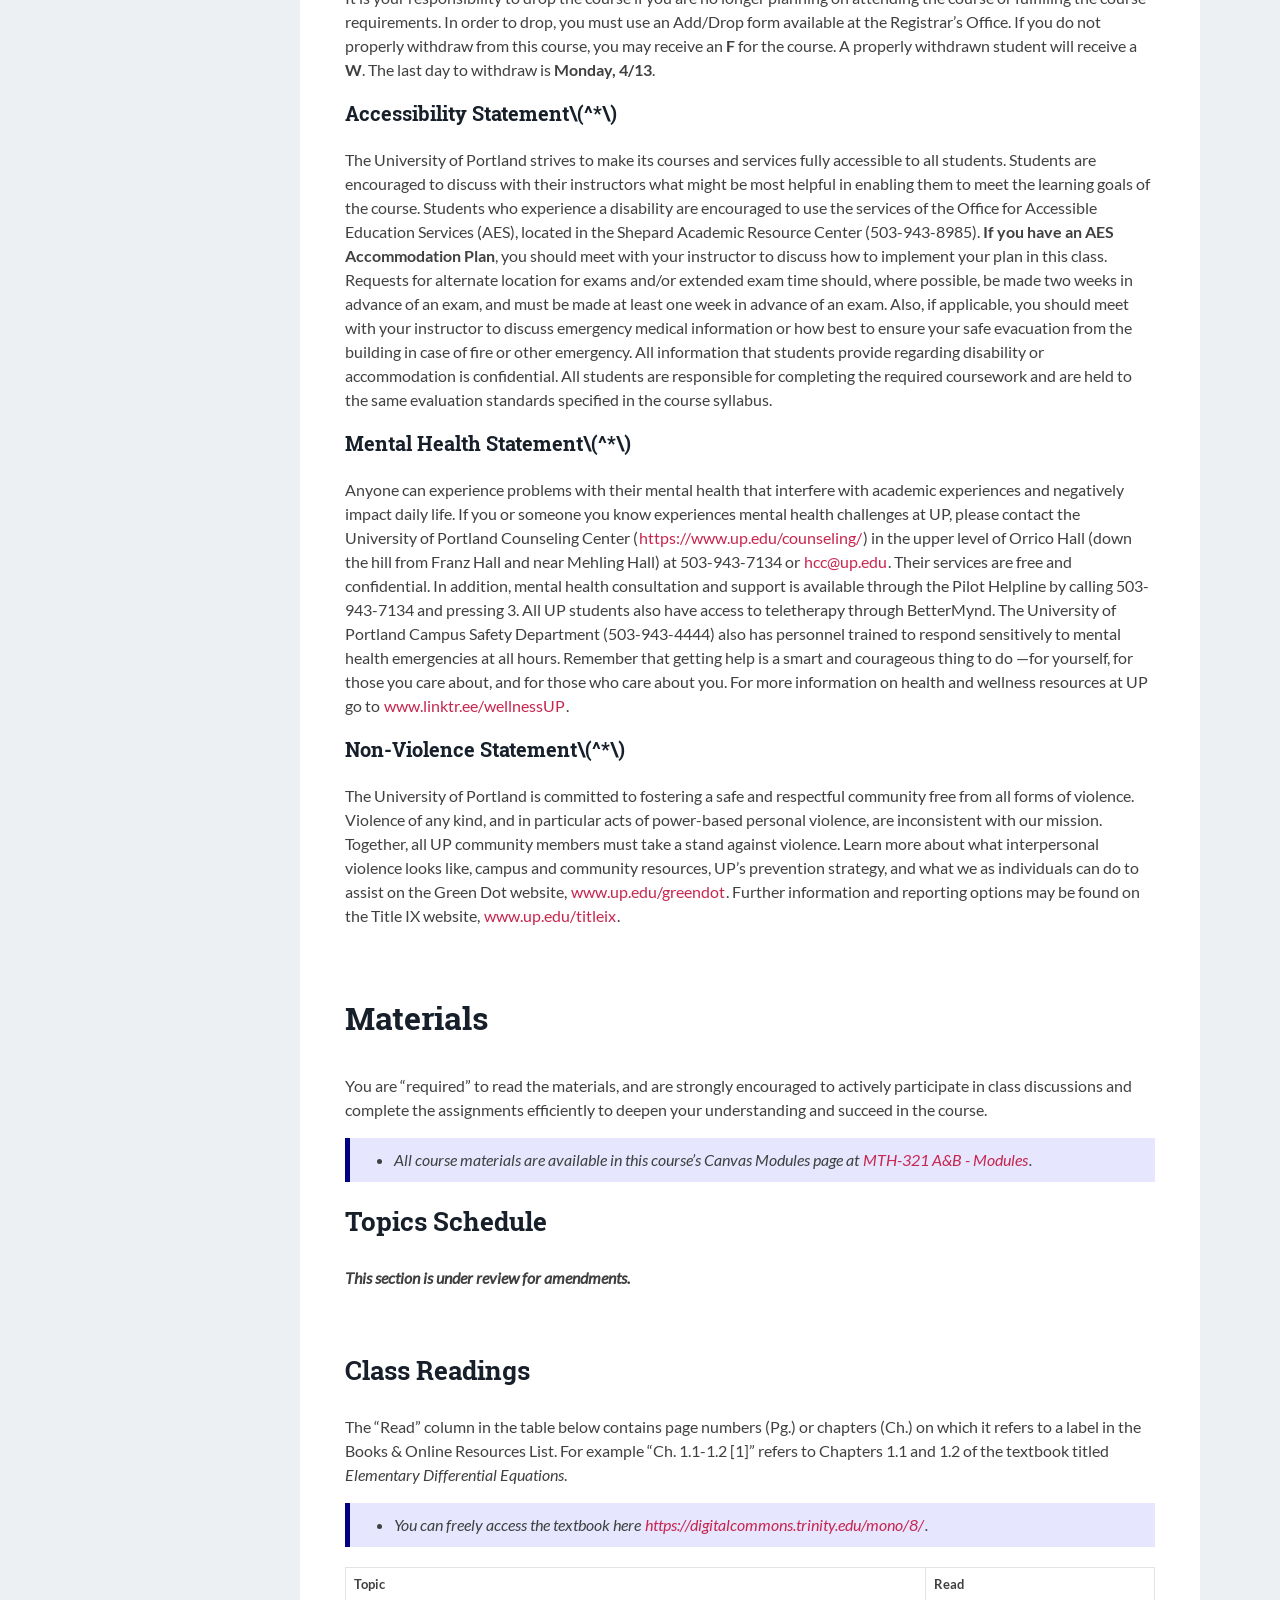
==== commit 8fb4de99: "minor updates" ====
--- a/docs/index.html
+++ b/docs/index.html
@@ -1280,7 +1280,8 @@
 </blockquote>
 <div id="topics-schedule" class="section level2">
 <h2><strong>Topics Schedule</strong></h2>
-<p><em>This section is under review for amendments.</em></p>
+<p><strong><em>This section is under review for
+amendments.</em></strong></p>
 <p><br></p>
 </div>
 <div id="class-readings" class="section level2">
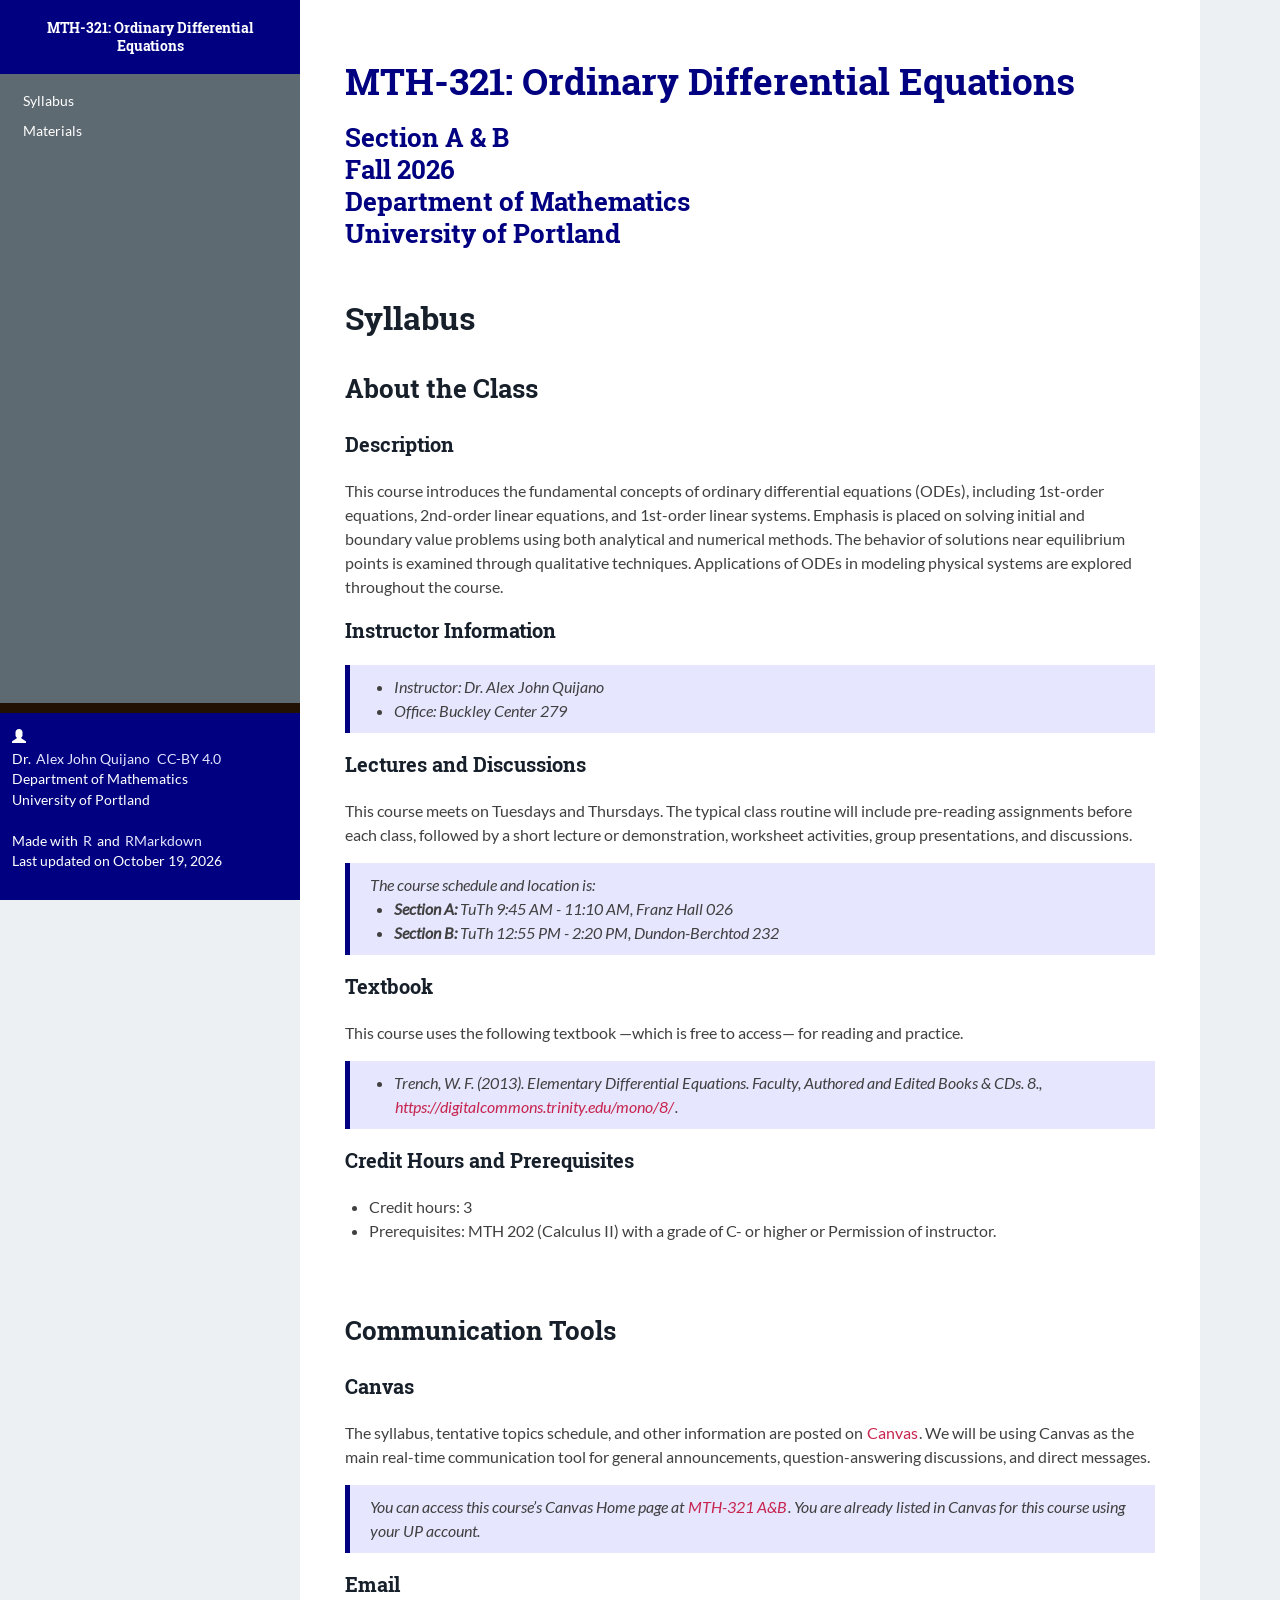
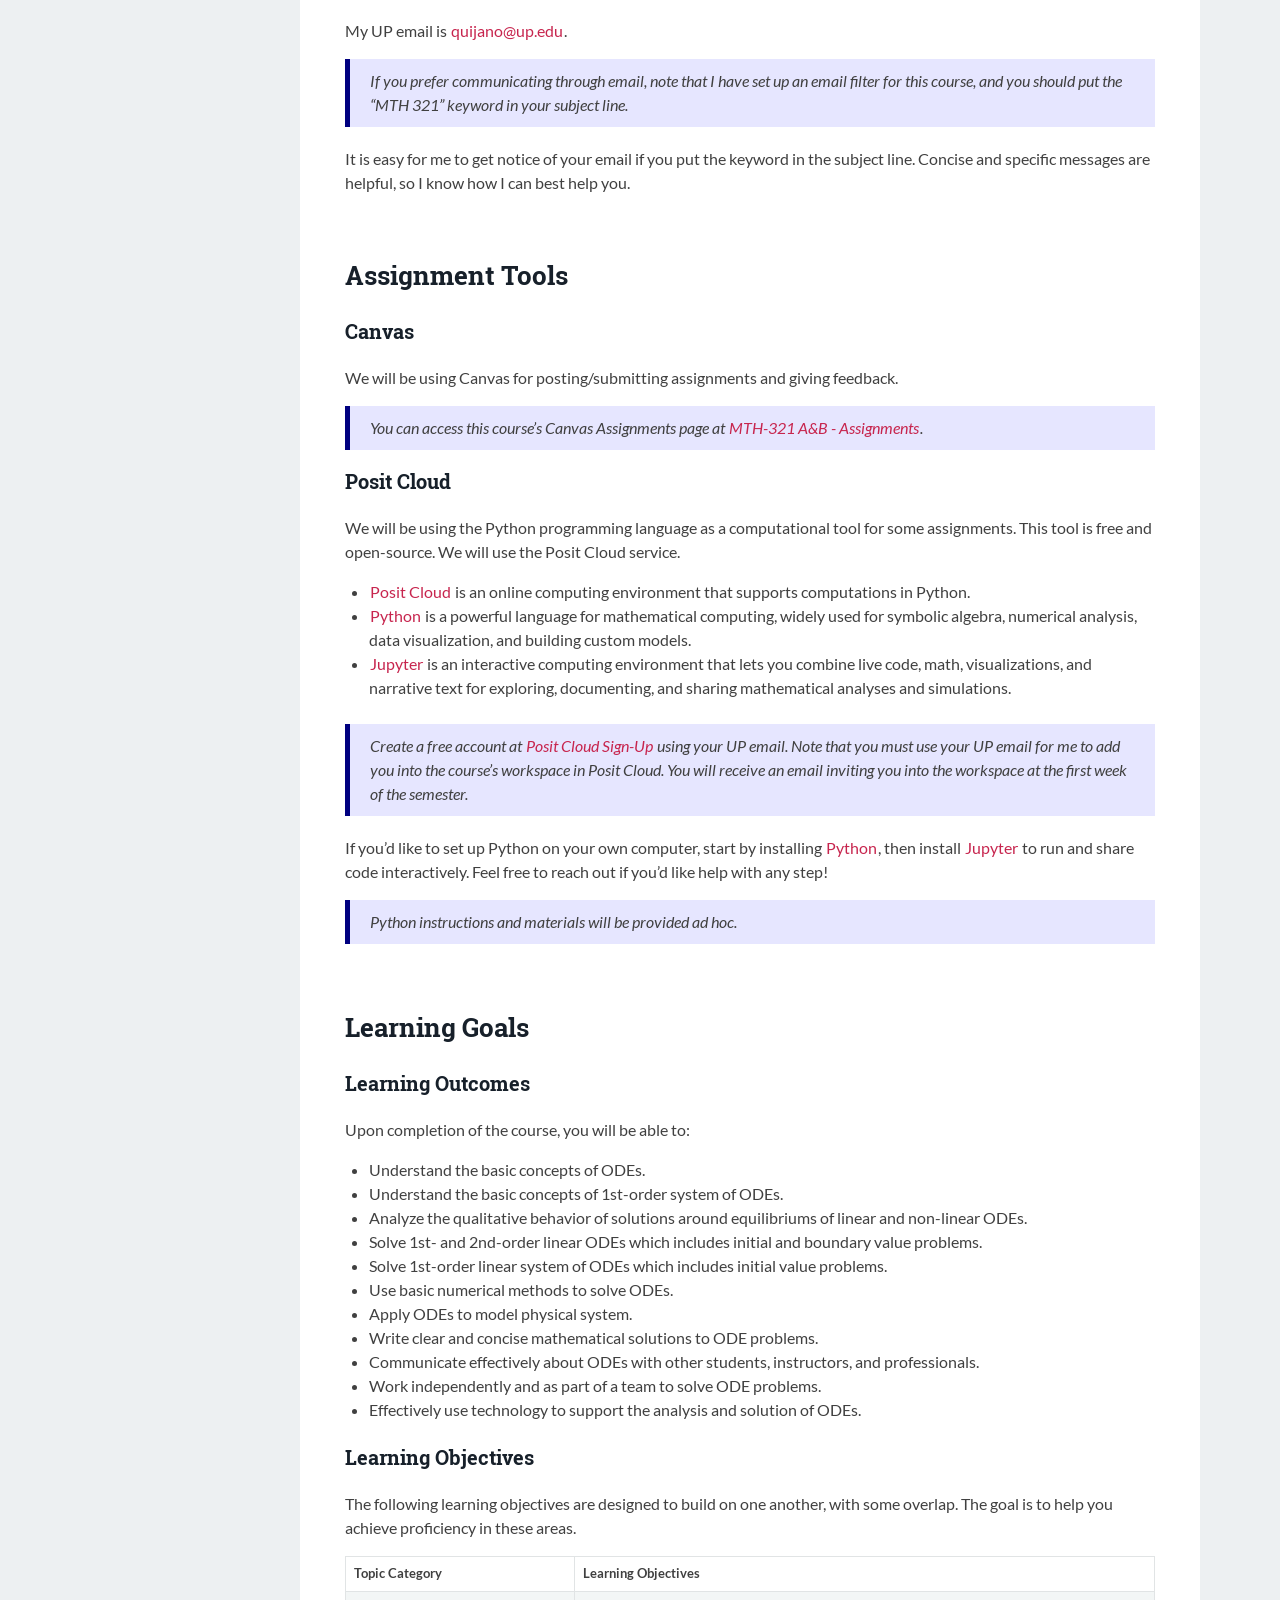
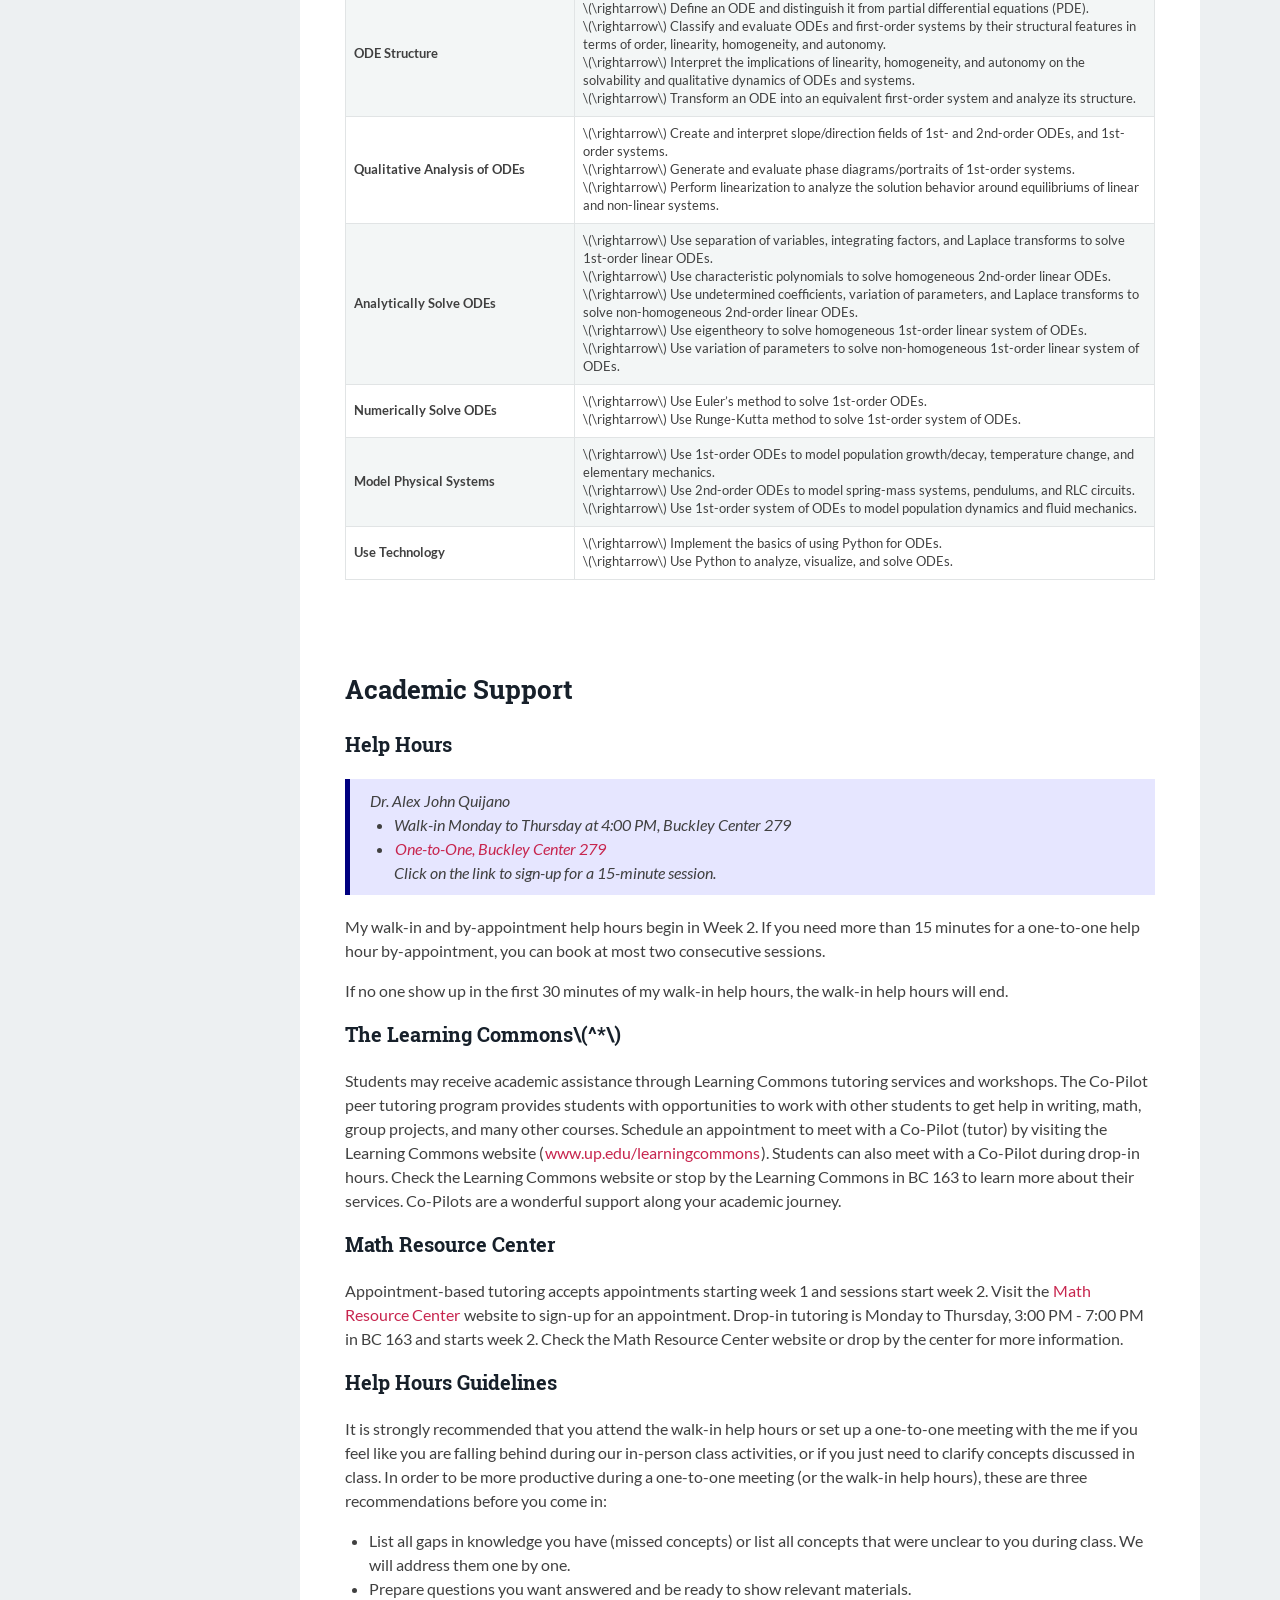
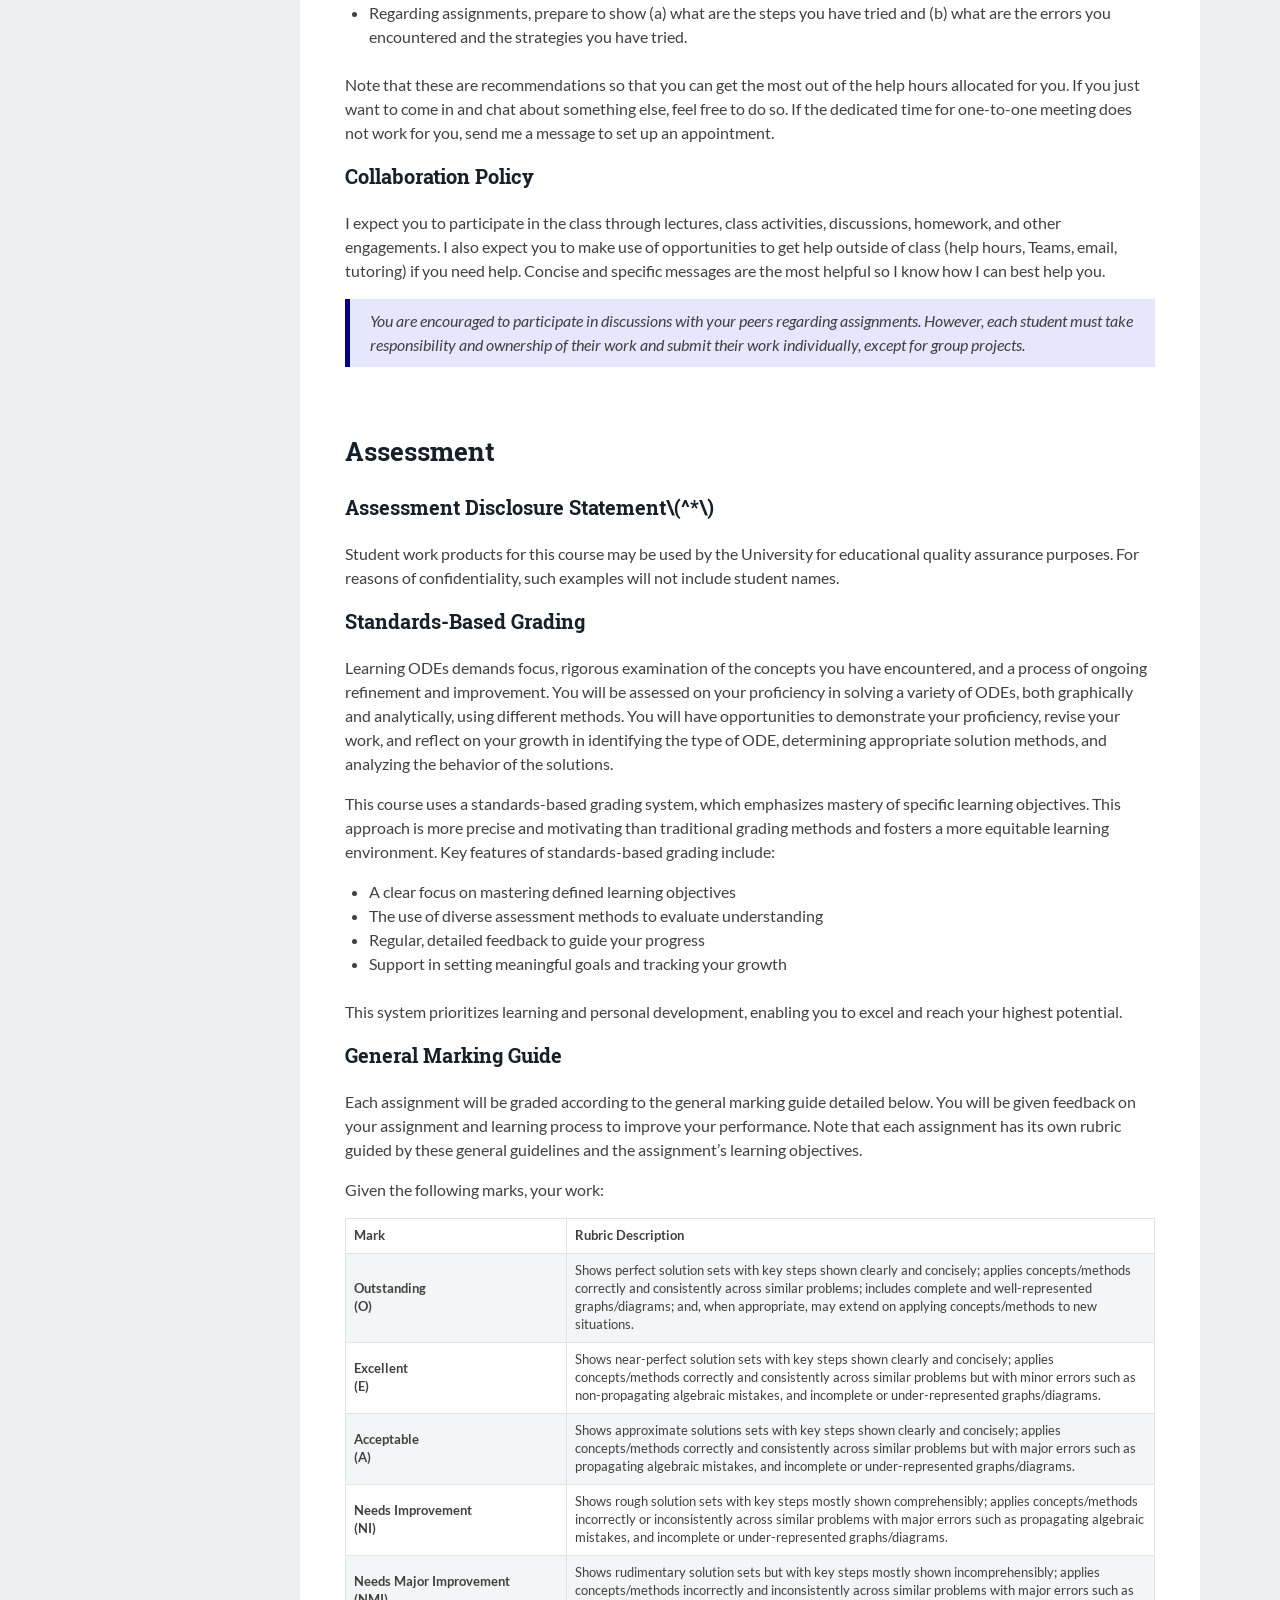
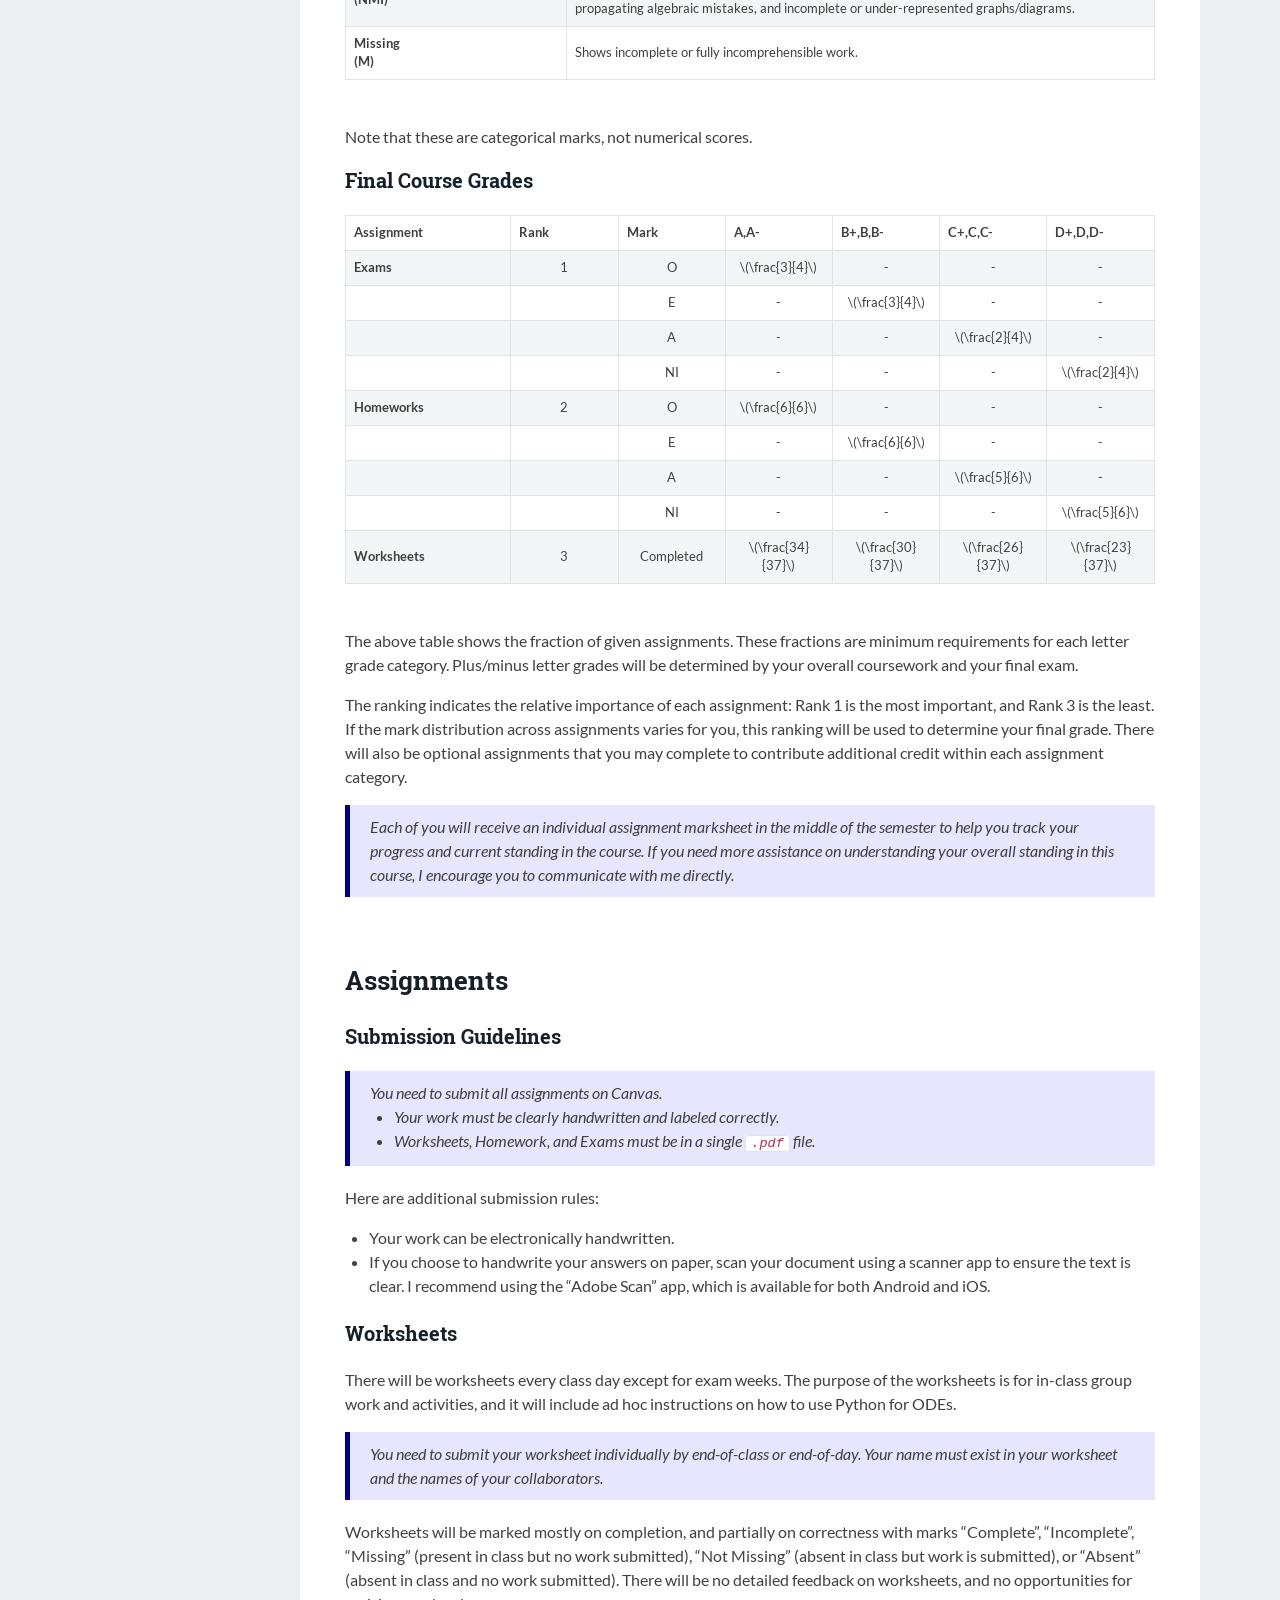
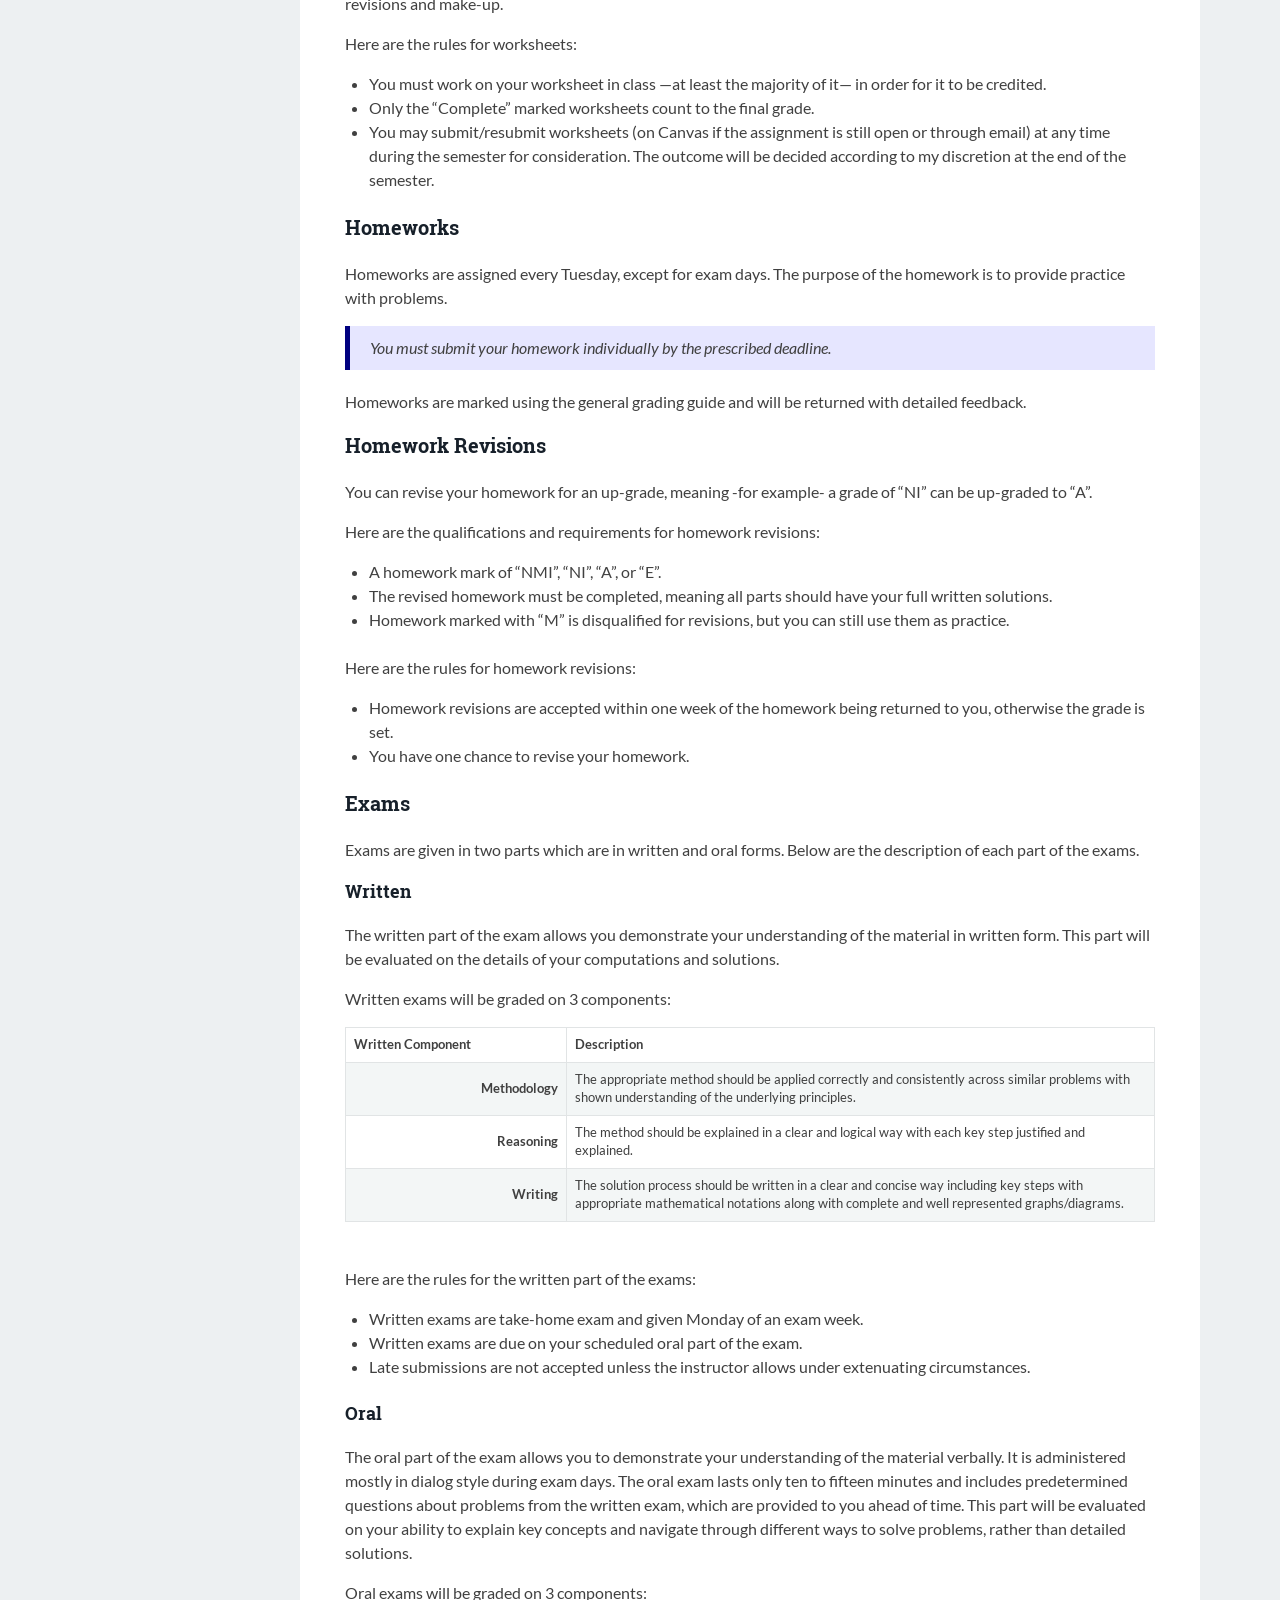
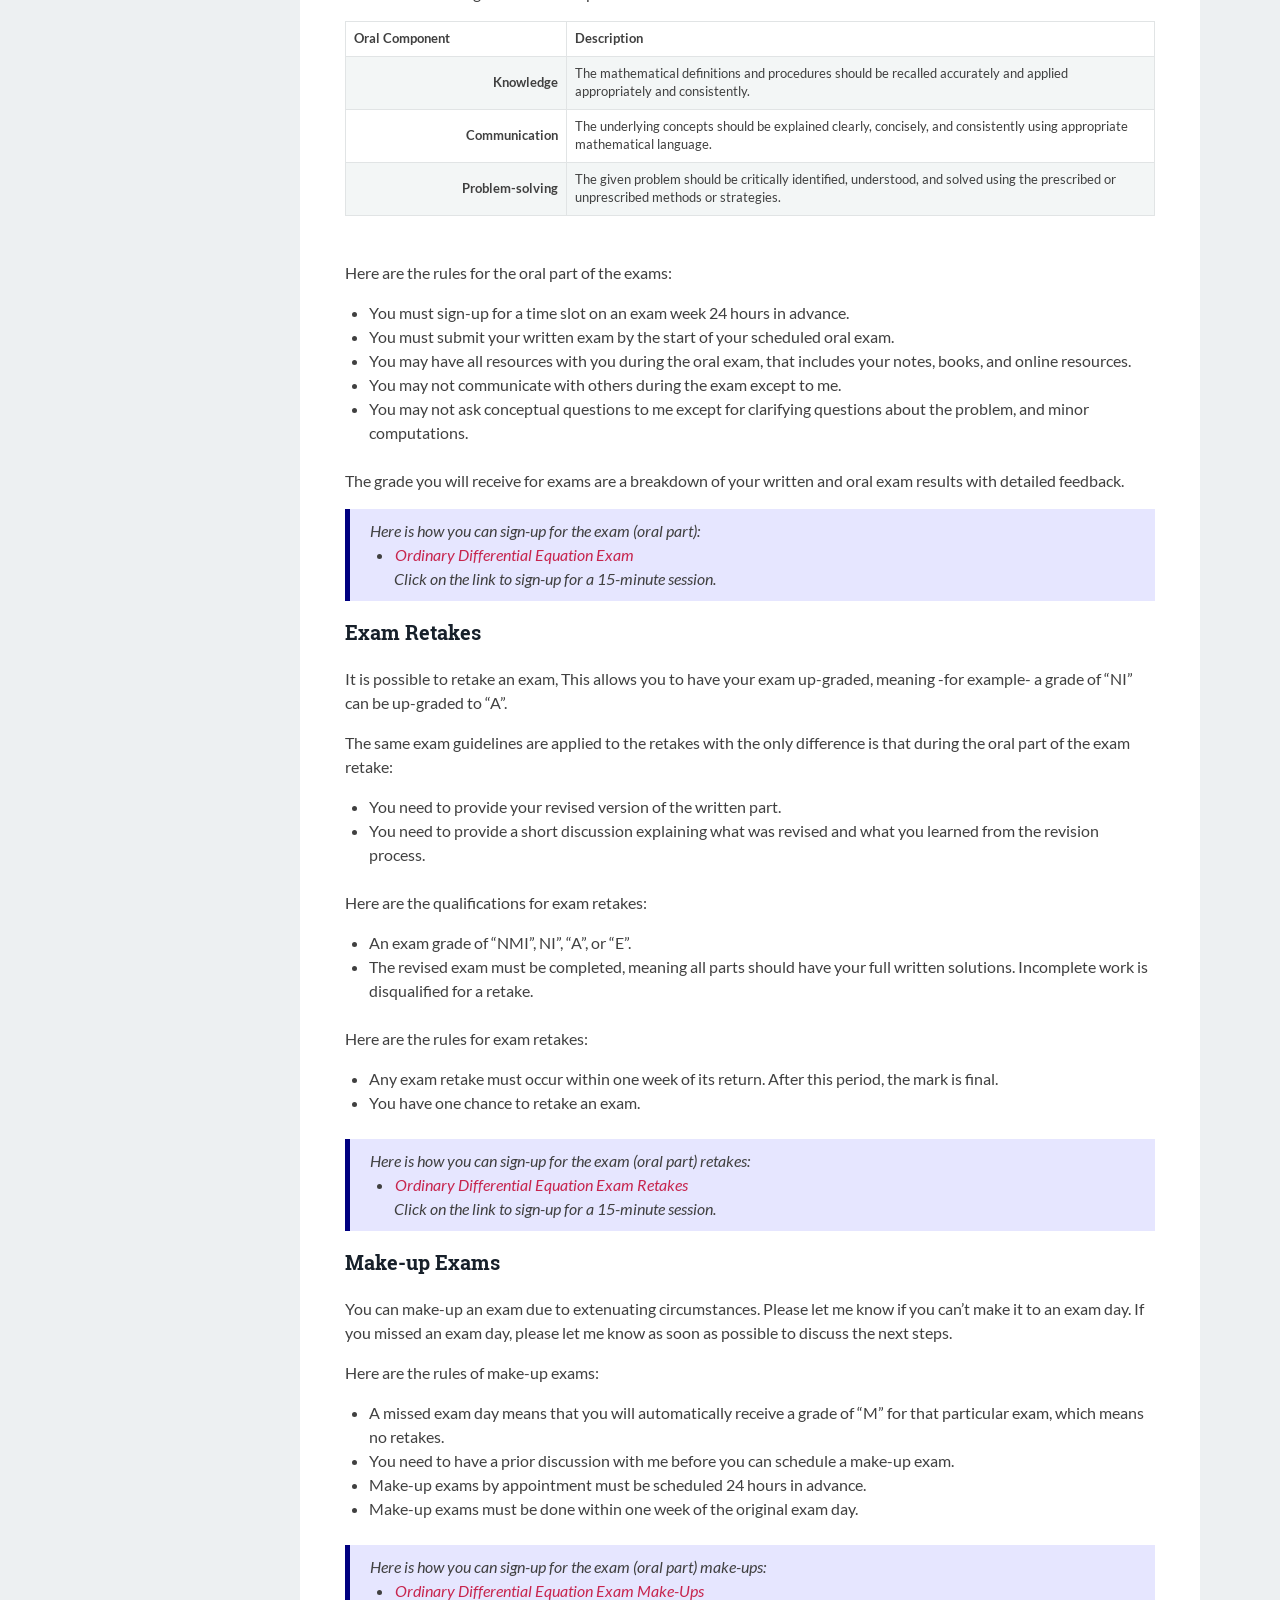
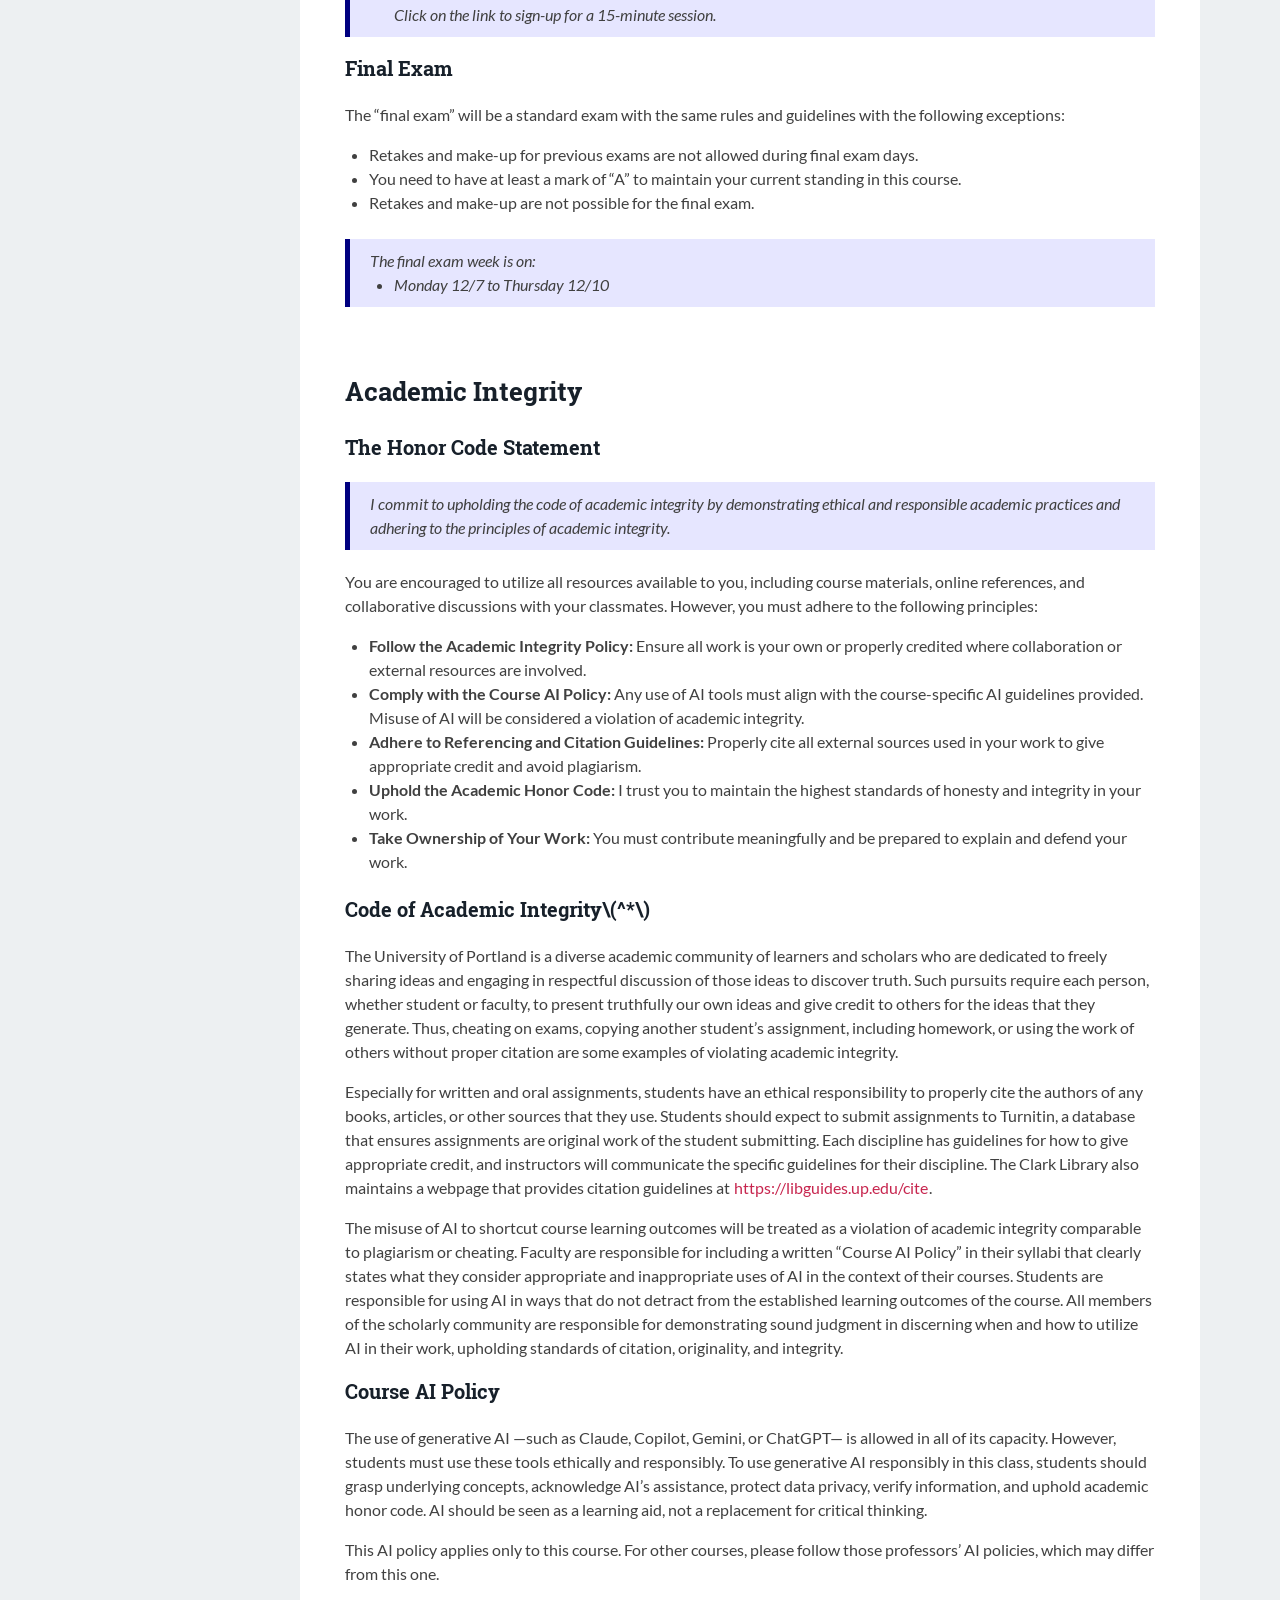
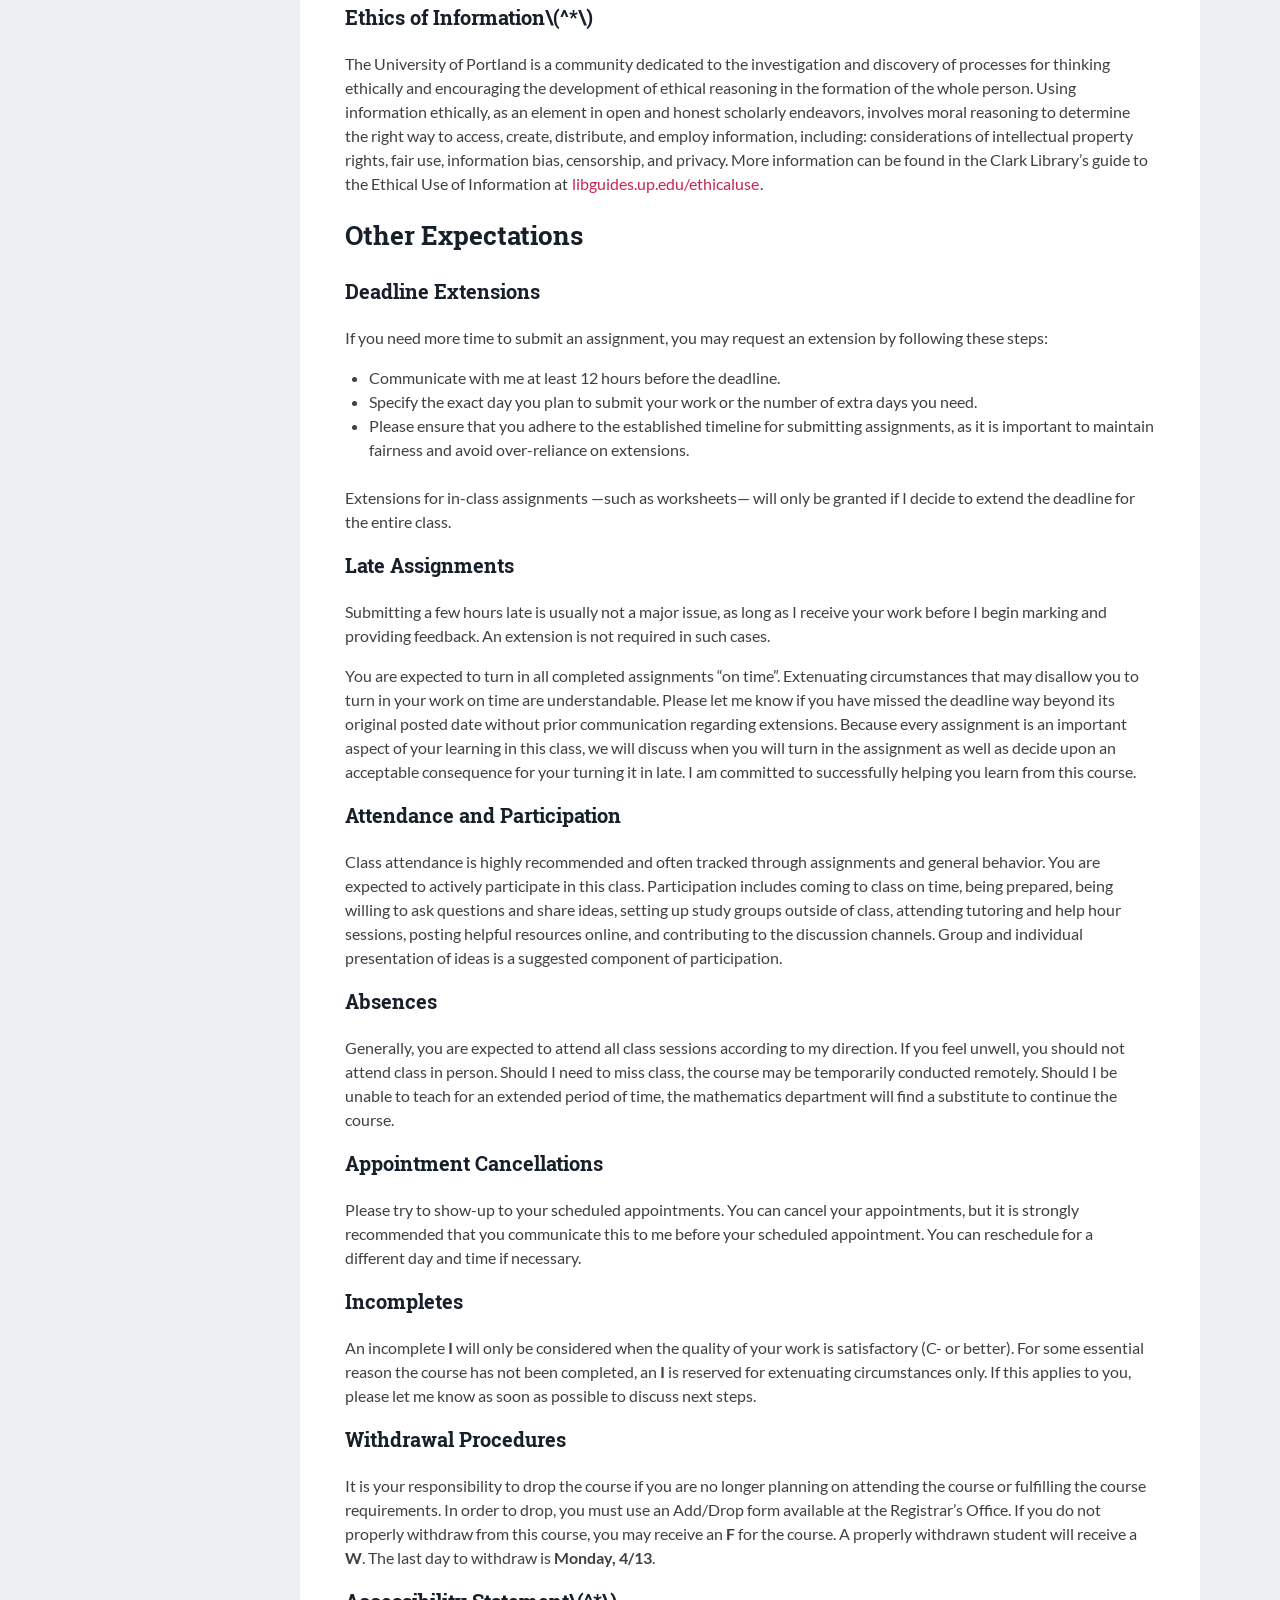
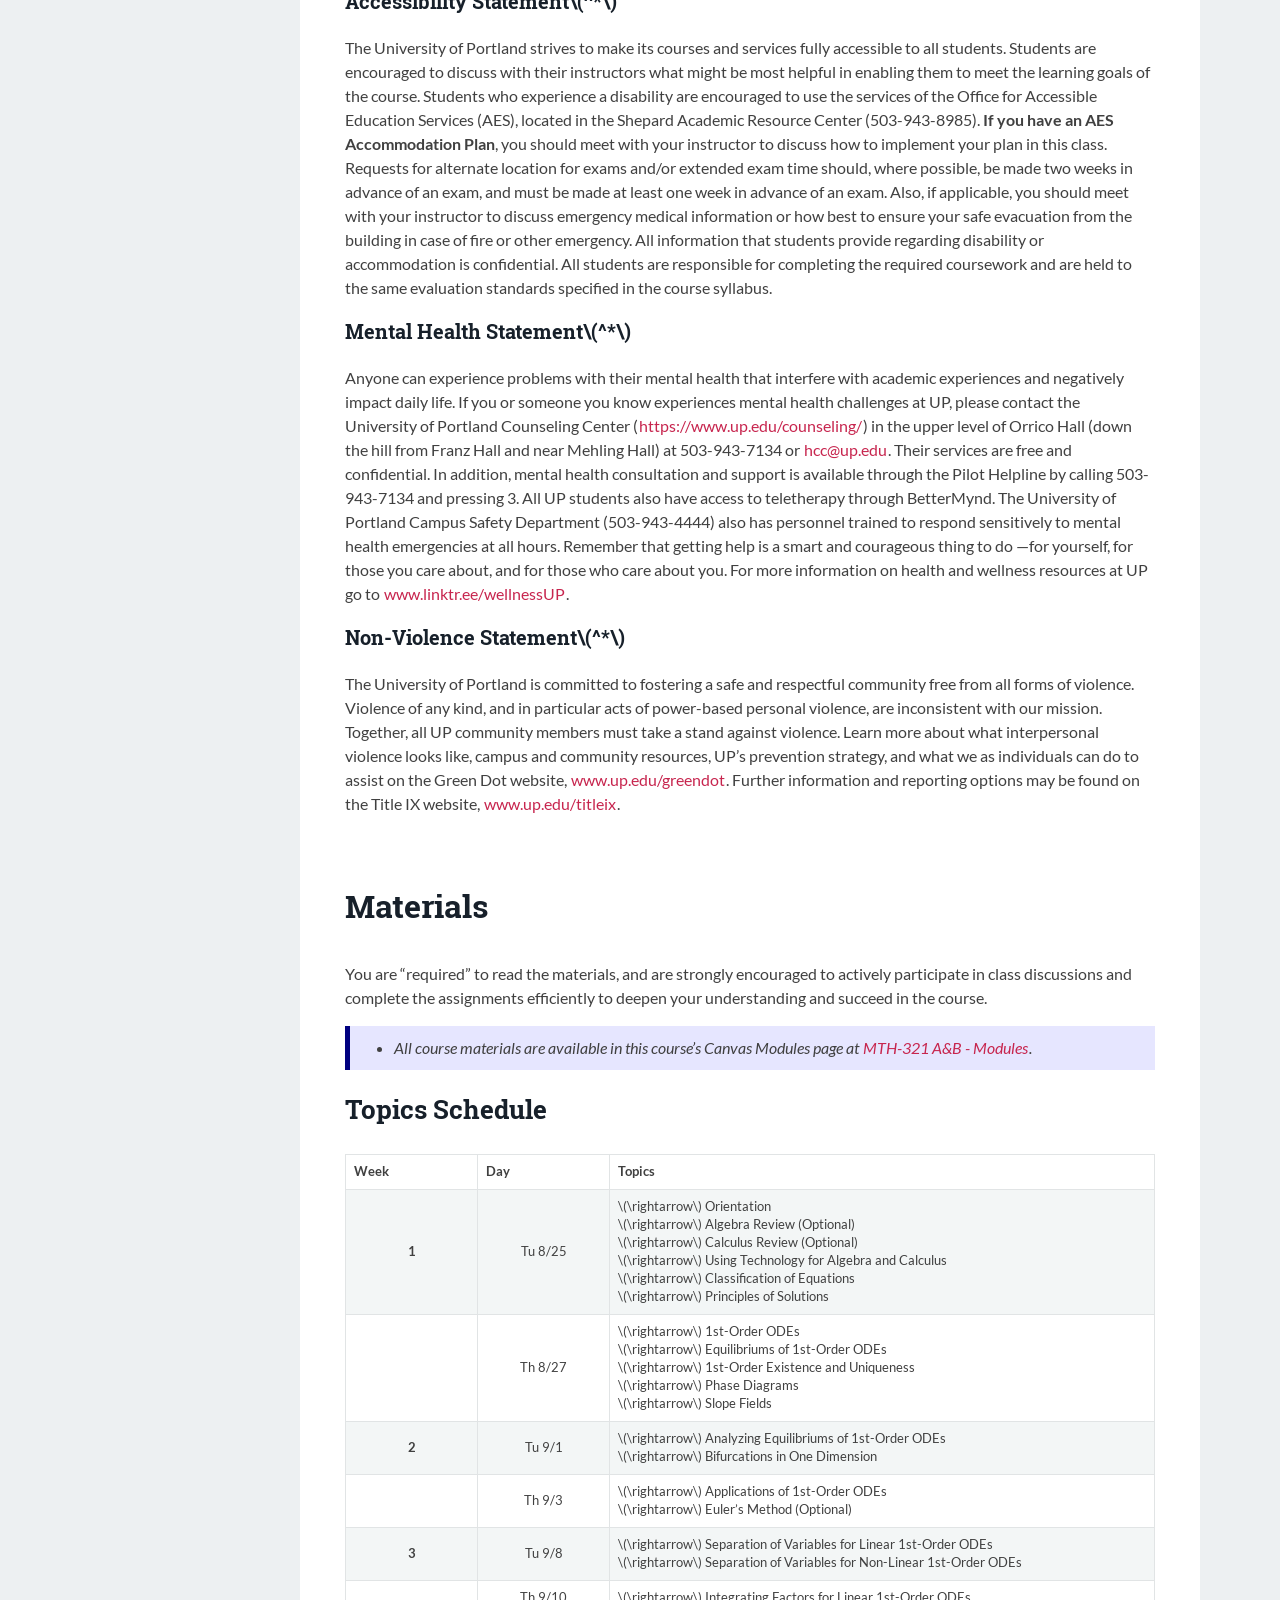
==== commit 5f8bc7af: "topics update" ====
--- a/docs/index.html
+++ b/docs/index.html
@@ -177,7 +177,7 @@
 Made with <a href="https://cran.r-project.org/" target="_blank">R</a>
 and <a href="https://rmarkdown.rstudio.com/"
 target="_blank">RMarkdown</a><br />
-Last updated on October 12, 2026</div></p>
+Last updated on October 19, 2026</div></p>
                       </div>
    </div>
      
@@ -1010,14 +1010,9 @@
 </div>
 <div id="final-exam" class="section level3">
 <h3>Final Exam</h3>
-<p>The final exam is an <em>unconventionally conventional</em> exam, and
-it will be cumulative.</p>
-<p>Here are the rules for the final exam:</p>
-<ul>
-<li>The final exam must take place in person at its scheduled time and
-location.</li>
-<li>All notes, books, and technology are not allowed during the
-exam.</li>
+<p>The “final exam” will be a standard exam with the same rules and
+guidelines with the following exceptions:</p>
+<ul>
 <li>Retakes and make-up for previous exams are not allowed during final
 exam days.</li>
 <li>You need to have at least a mark of “A” to maintain your current
@@ -1025,12 +1020,9 @@
 <li>Retakes and make-up are not possible for the final exam.</li>
 </ul>
 <blockquote>
-<p>The final exam schedule and location are:</p>
-<ul>
-<li><strong>Section A:</strong> December 10, Thursday, 1:30 PM - 3:30
-PM, Franz Hall 026</li>
-<li><strong>Section B:</strong> December 8, Tuesday, 10:30 AM - 12:30
-PM, Dundon-Berchtold Hall 232</li>
+<p>The final exam week is on:</p>
+<ul>
+<li>Monday 12/7 to Thursday 12/10</li>
 </ul>
 </blockquote>
 <p><br></p>
@@ -1280,8 +1272,203 @@
 </blockquote>
 <div id="topics-schedule" class="section level2">
 <h2><strong>Topics Schedule</strong></h2>
-<p><strong><em>This section is under review for
-amendments.</em></strong></p>
+<table>
+<colgroup>
+<col width="16%" />
+<col width="16%" />
+<col width="66%" />
+</colgroup>
+<thead>
+<tr class="header">
+<th align="center"><strong>Week</strong></th>
+<th align="center"><strong>Day</strong></th>
+<th align="left"><strong>Topics</strong></th>
+</tr>
+</thead>
+<tbody>
+<tr class="odd">
+<td align="center"><strong>1</strong></td>
+<td align="center">Tu 8/25</td>
+<td align="left"><span class="math inline">\(\rightarrow\)</span>
+Orientation<br><span class="math inline">\(\rightarrow\)</span> Algebra
+Review (Optional)<br><span class="math inline">\(\rightarrow\)</span>
+Calculus Review (Optional)<br><span
+class="math inline">\(\rightarrow\)</span> Using Technology for Algebra
+and Calculus<br><span class="math inline">\(\rightarrow\)</span>
+Classification of Equations<br><span
+class="math inline">\(\rightarrow\)</span> Principles of Solutions</td>
+</tr>
+<tr class="even">
+<td align="center"></td>
+<td align="center">Th 8/27</td>
+<td align="left"><span class="math inline">\(\rightarrow\)</span>
+1st-Order ODEs<br><span class="math inline">\(\rightarrow\)</span>
+Equilibriums of 1st-Order ODEs<br><span
+class="math inline">\(\rightarrow\)</span> 1st-Order Existence and
+Uniqueness<br><span class="math inline">\(\rightarrow\)</span> Phase
+Diagrams<br><span class="math inline">\(\rightarrow\)</span> Slope
+Fields</td>
+</tr>
+<tr class="odd">
+<td align="center"><strong>2</strong></td>
+<td align="center">Tu 9/1</td>
+<td align="left"><span class="math inline">\(\rightarrow\)</span>
+Analyzing Equilibriums of 1st-Order ODEs<br><span
+class="math inline">\(\rightarrow\)</span> Bifurcations in One
+Dimension</td>
+</tr>
+<tr class="even">
+<td align="center"></td>
+<td align="center">Th 9/3</td>
+<td align="left"><span class="math inline">\(\rightarrow\)</span>
+Applications of 1st-Order ODEs<br><span
+class="math inline">\(\rightarrow\)</span> Euler’s Method
+(Optional)</td>
+</tr>
+<tr class="odd">
+<td align="center"><strong>3</strong></td>
+<td align="center">Tu 9/8</td>
+<td align="left"><span class="math inline">\(\rightarrow\)</span>
+Separation of Variables for Linear 1st-Order ODEs<br><span
+class="math inline">\(\rightarrow\)</span> Separation of Variables for
+Non-Linear 1st-Order ODEs</td>
+</tr>
+<tr class="even">
+<td align="center"></td>
+<td align="center">Th 9/10</td>
+<td align="left"><span class="math inline">\(\rightarrow\)</span>
+Integrating Factors for Linear 1st-Order ODEs</td>
+</tr>
+<tr class="odd">
+<td align="center"><strong>4</strong></td>
+<td align="center">Tu 9/15</td>
+<td align="left"></td>
+</tr>
+<tr class="even">
+<td align="center"></td>
+<td align="center">Th 9/17</td>
+<td align="left"></td>
+</tr>
+<tr class="odd">
+<td align="center"><strong>5</strong></td>
+<td align="center">Tu 9/22</td>
+<td align="left"><em>Review</em></td>
+</tr>
+<tr class="even">
+<td align="center"></td>
+<td align="center">M 9/21 to F 9/25</td>
+<td align="left"><strong>Exam 1</strong> on <strong>1st-Order
+ODEs</strong> (No Class Session on Th 9/24)</td>
+</tr>
+<tr class="odd">
+<td align="center"><strong>6</strong></td>
+<td align="center">Tu 9/29</td>
+<td align="left"><em>TBD</em></td>
+</tr>
+<tr class="even">
+<td align="center"></td>
+<td align="center">Th 10/1</td>
+<td align="left"><em>TBD</em></td>
+</tr>
+<tr class="odd">
+<td align="center"><strong>7</strong></td>
+<td align="center">Tu 10/6</td>
+<td align="left"><em>TBD</em></td>
+</tr>
+<tr class="even">
+<td align="center"></td>
+<td align="center">Th 10/8</td>
+<td align="left"><em>TBD</em></td>
+</tr>
+<tr class="odd">
+<td align="center"><strong>8</strong></td>
+<td align="center">Tu 10/13</td>
+<td align="left"><em>Fall Vacation</em></td>
+</tr>
+<tr class="even">
+<td align="center"></td>
+<td align="center">Th 10/15</td>
+<td align="left"><em>Fall Vacation</em></td>
+</tr>
+<tr class="odd">
+<td align="center"><strong>9</strong></td>
+<td align="center">Tu 10/20</td>
+<td align="left"><em>TBD</em></td>
+</tr>
+<tr class="even">
+<td align="center"></td>
+<td align="center">Th 10/22</td>
+<td align="left"><em>TBD</em></td>
+</tr>
+<tr class="odd">
+<td align="center"><strong>10</strong></td>
+<td align="center">Tu 10/27</td>
+<td align="left"><em>TBD</em></td>
+</tr>
+<tr class="even">
+<td align="center"></td>
+<td align="center">Th 10/29</td>
+<td align="left"><em>TBD</em></td>
+</tr>
+<tr class="odd">
+<td align="center"><strong>11</strong></td>
+<td align="center">Tu 11/3</td>
+<td align="left"><em>review</em></td>
+</tr>
+<tr class="even">
+<td align="center"></td>
+<td align="center">M 11/2 to F 11/6</td>
+<td align="left"><strong>Exam 2</strong> on <strong>2nd-Order
+ODEs</strong> (No Class Session on Th 11/5)</td>
+</tr>
+<tr class="odd">
+<td align="center"><strong>12</strong></td>
+<td align="center">Tu 11/10</td>
+<td align="left"><em>TBD</em></td>
+</tr>
+<tr class="even">
+<td align="center"></td>
+<td align="center">Th 11/12</td>
+<td align="left"><em>TBD</em></td>
+</tr>
+<tr class="odd">
+<td align="center"><strong>13</strong></td>
+<td align="center">Tu 11/17</td>
+<td align="left"><em>TBD</em></td>
+</tr>
+<tr class="even">
+<td align="center"></td>
+<td align="center">M 11/16 to F 11/20</td>
+<td align="left"><em>TBD</em></td>
+</tr>
+<tr class="odd">
+<td align="center"><strong>14</strong></td>
+<td align="center">Tu 11/24</td>
+<td align="left"><em>TBD</em></td>
+</tr>
+<tr class="even">
+<td align="center"></td>
+<td align="center">T 11/26</td>
+<td align="left"><em>Thanksgiving Vacation</em></td>
+</tr>
+<tr class="odd">
+<td align="center"><strong>15</strong></td>
+<td align="center">Tu 12/1</td>
+<td align="left"><em>Review</em></td>
+</tr>
+<tr class="even">
+<td align="center"></td>
+<td align="center">Th 12/3</td>
+<td align="left"><em>TBD</em></td>
+</tr>
+<tr class="odd">
+<td align="center"><strong>16</strong></td>
+<td align="center">M 12/7 to Th 12/10</td>
+<td align="left"><strong>Exam 3</strong> on <strong>1st-Order System of
+ODEs</strong></td>
+</tr>
+</tbody>
+</table>
 <p><br></p>
 </div>
 <div id="class-readings" class="section level2">
